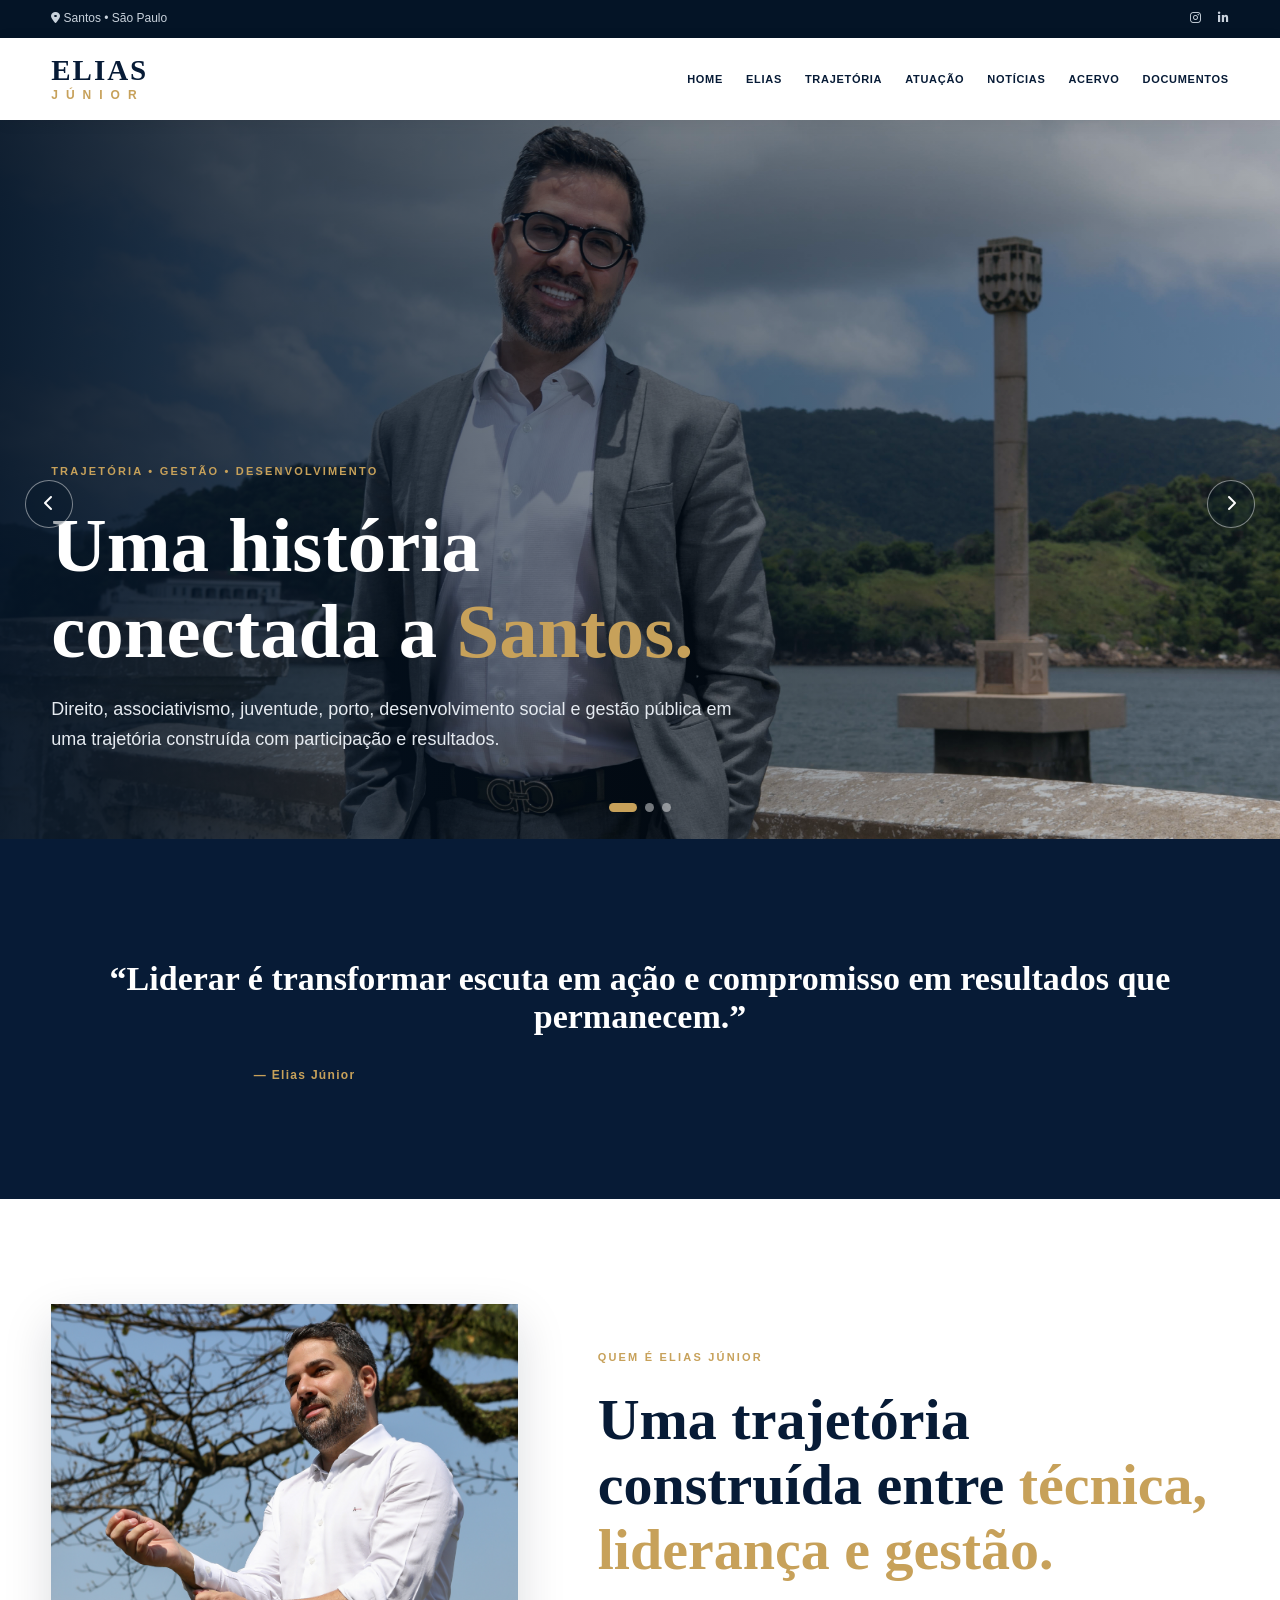
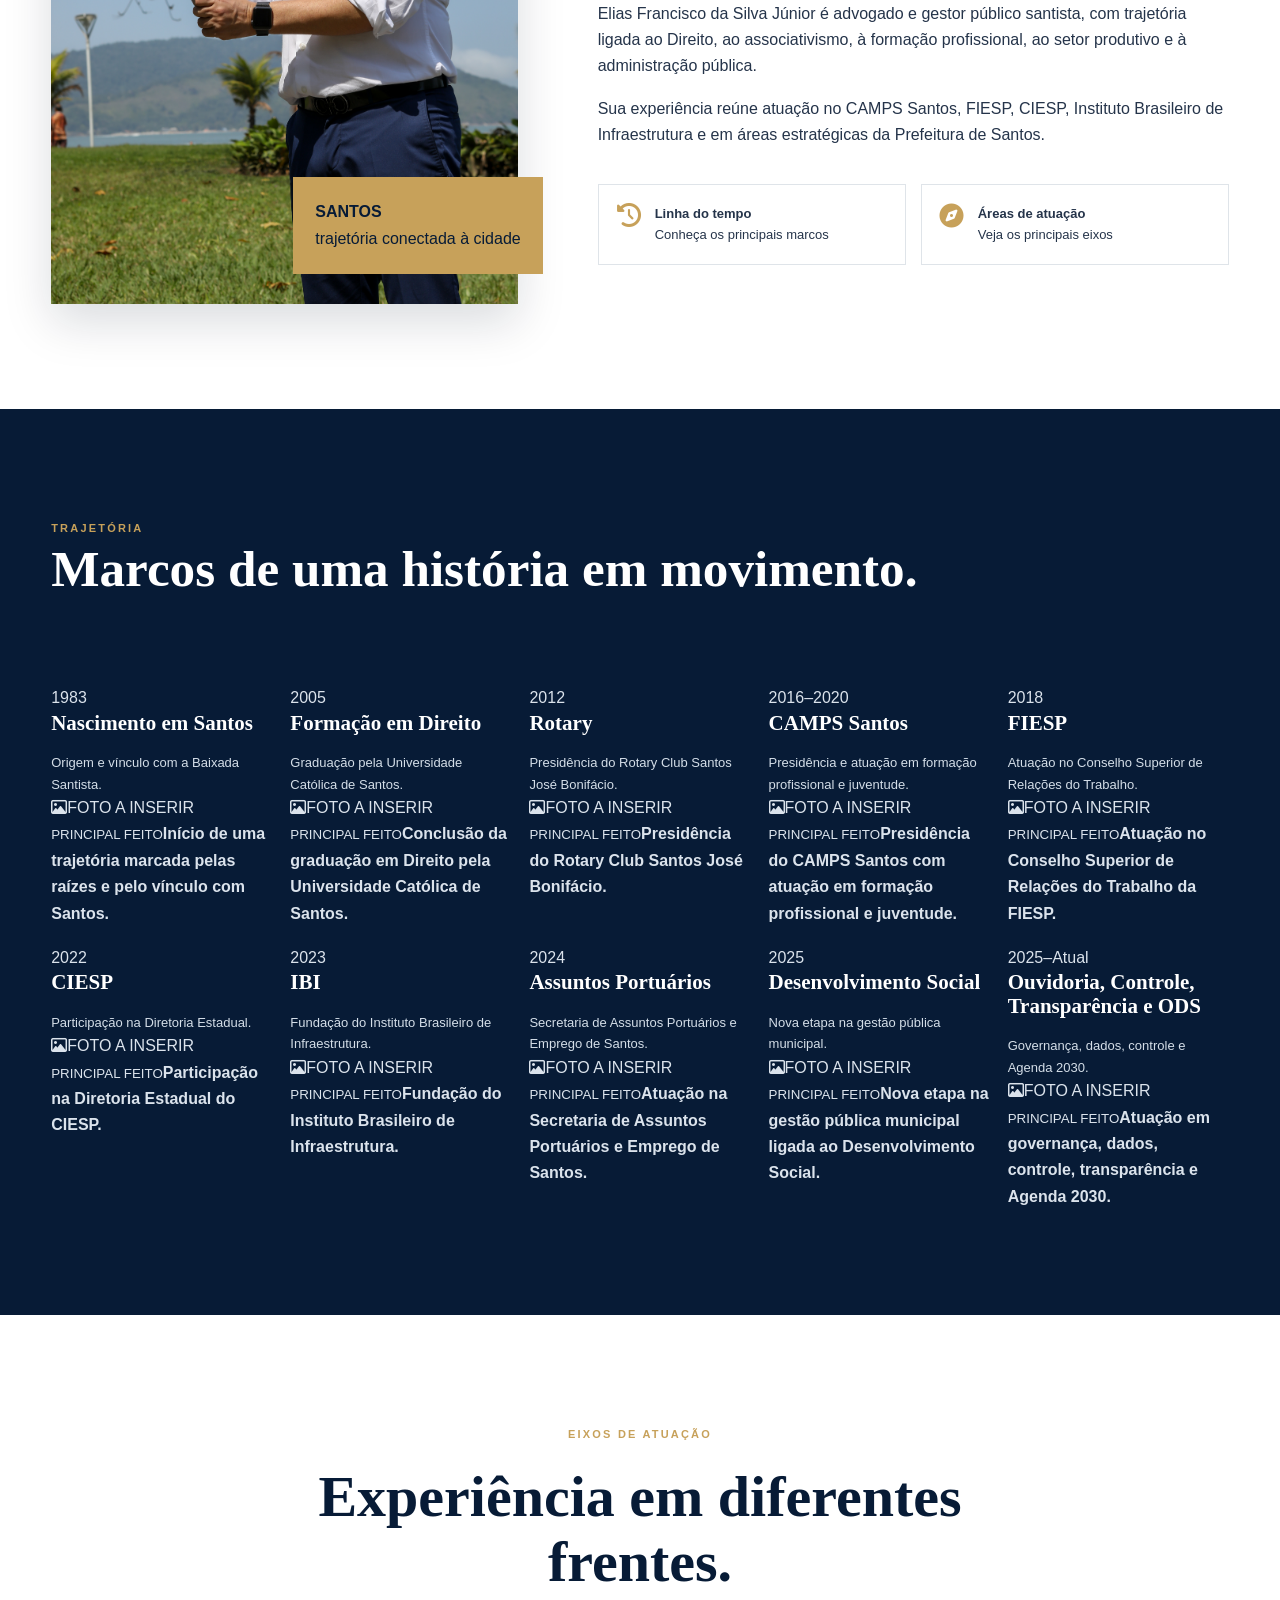
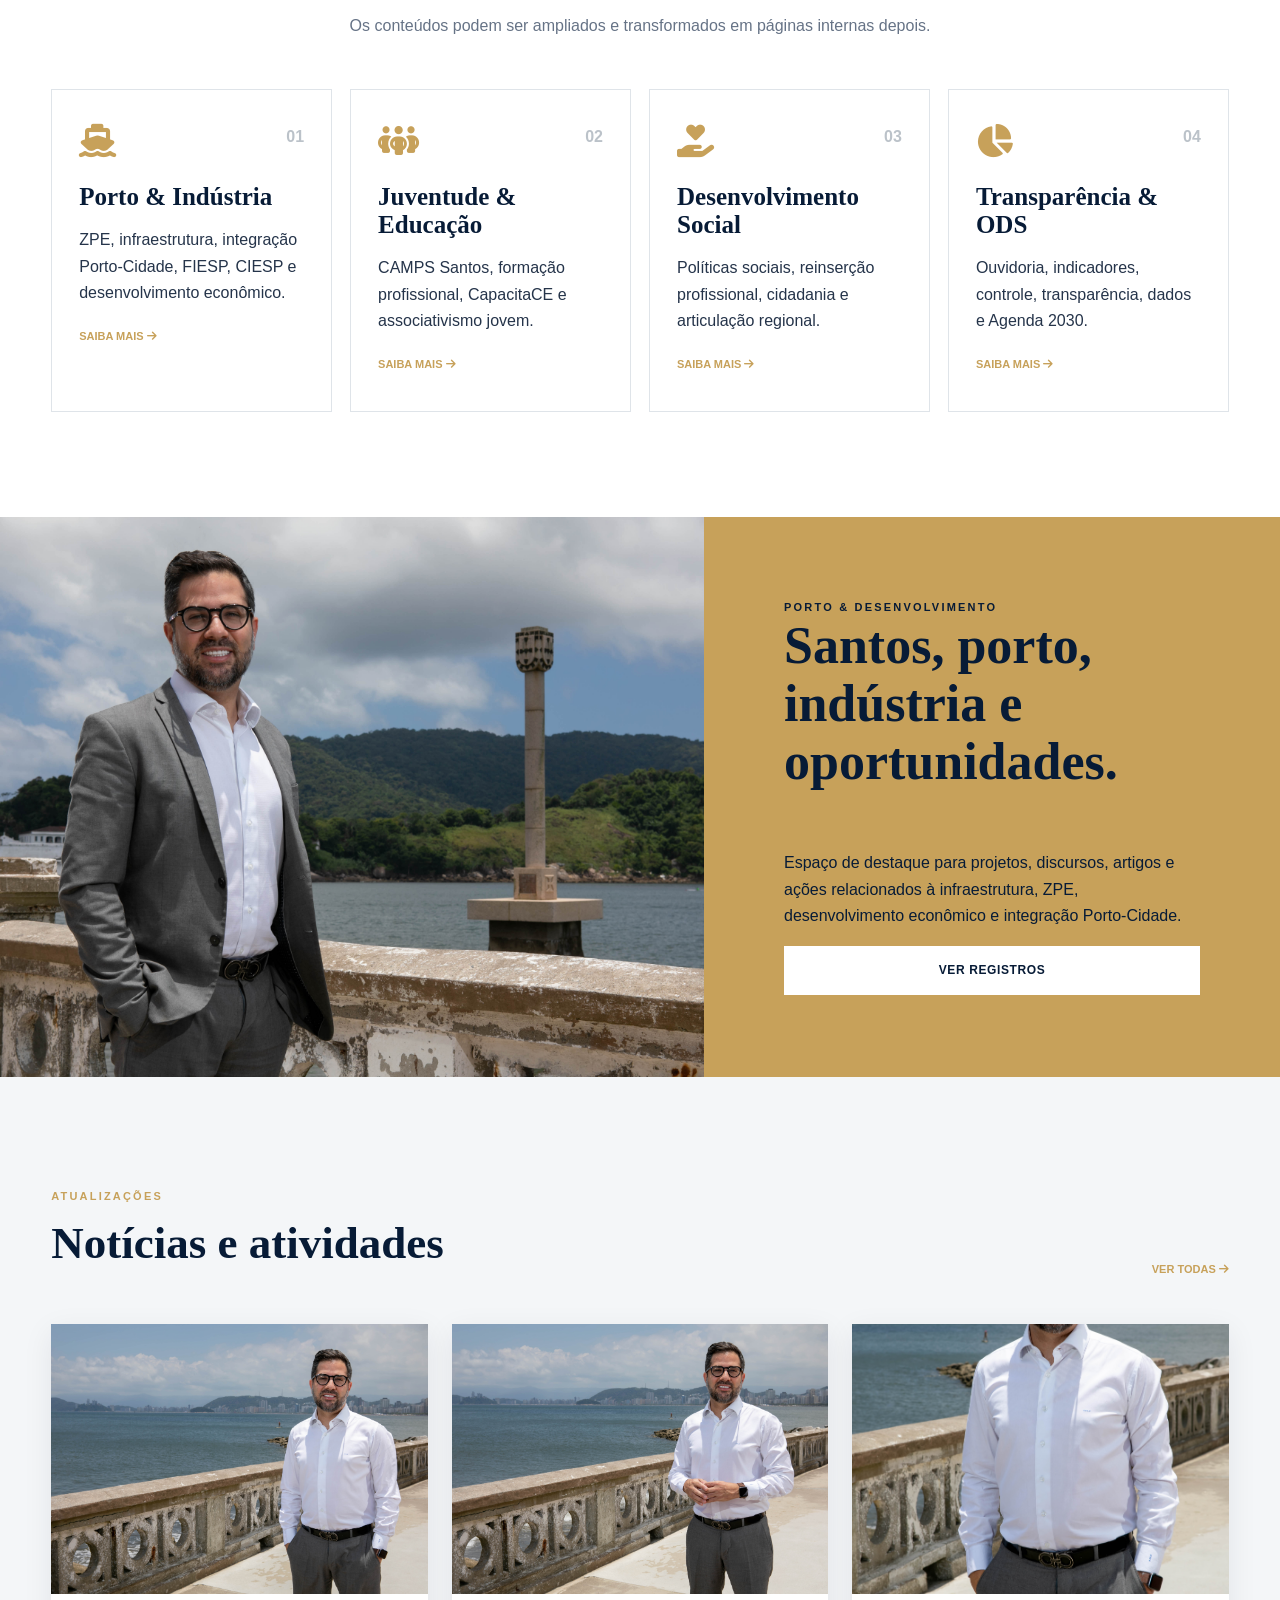
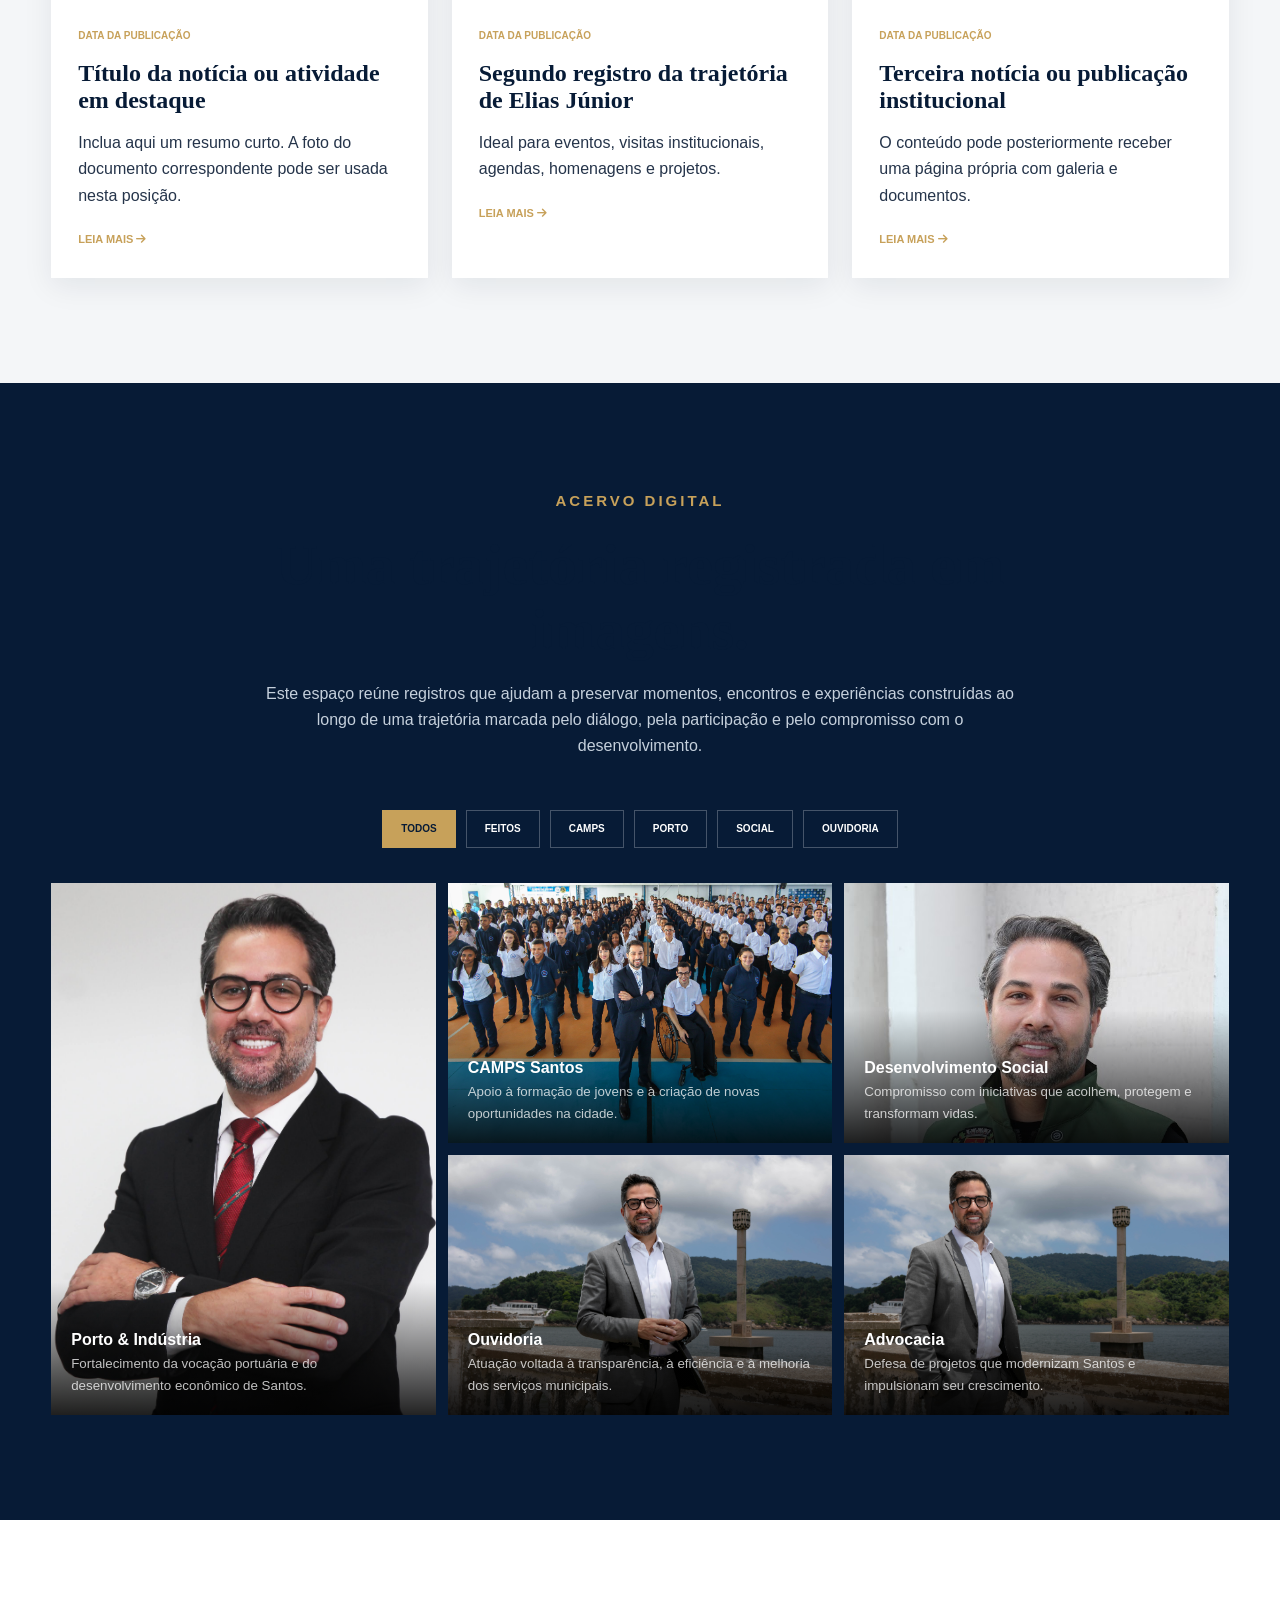
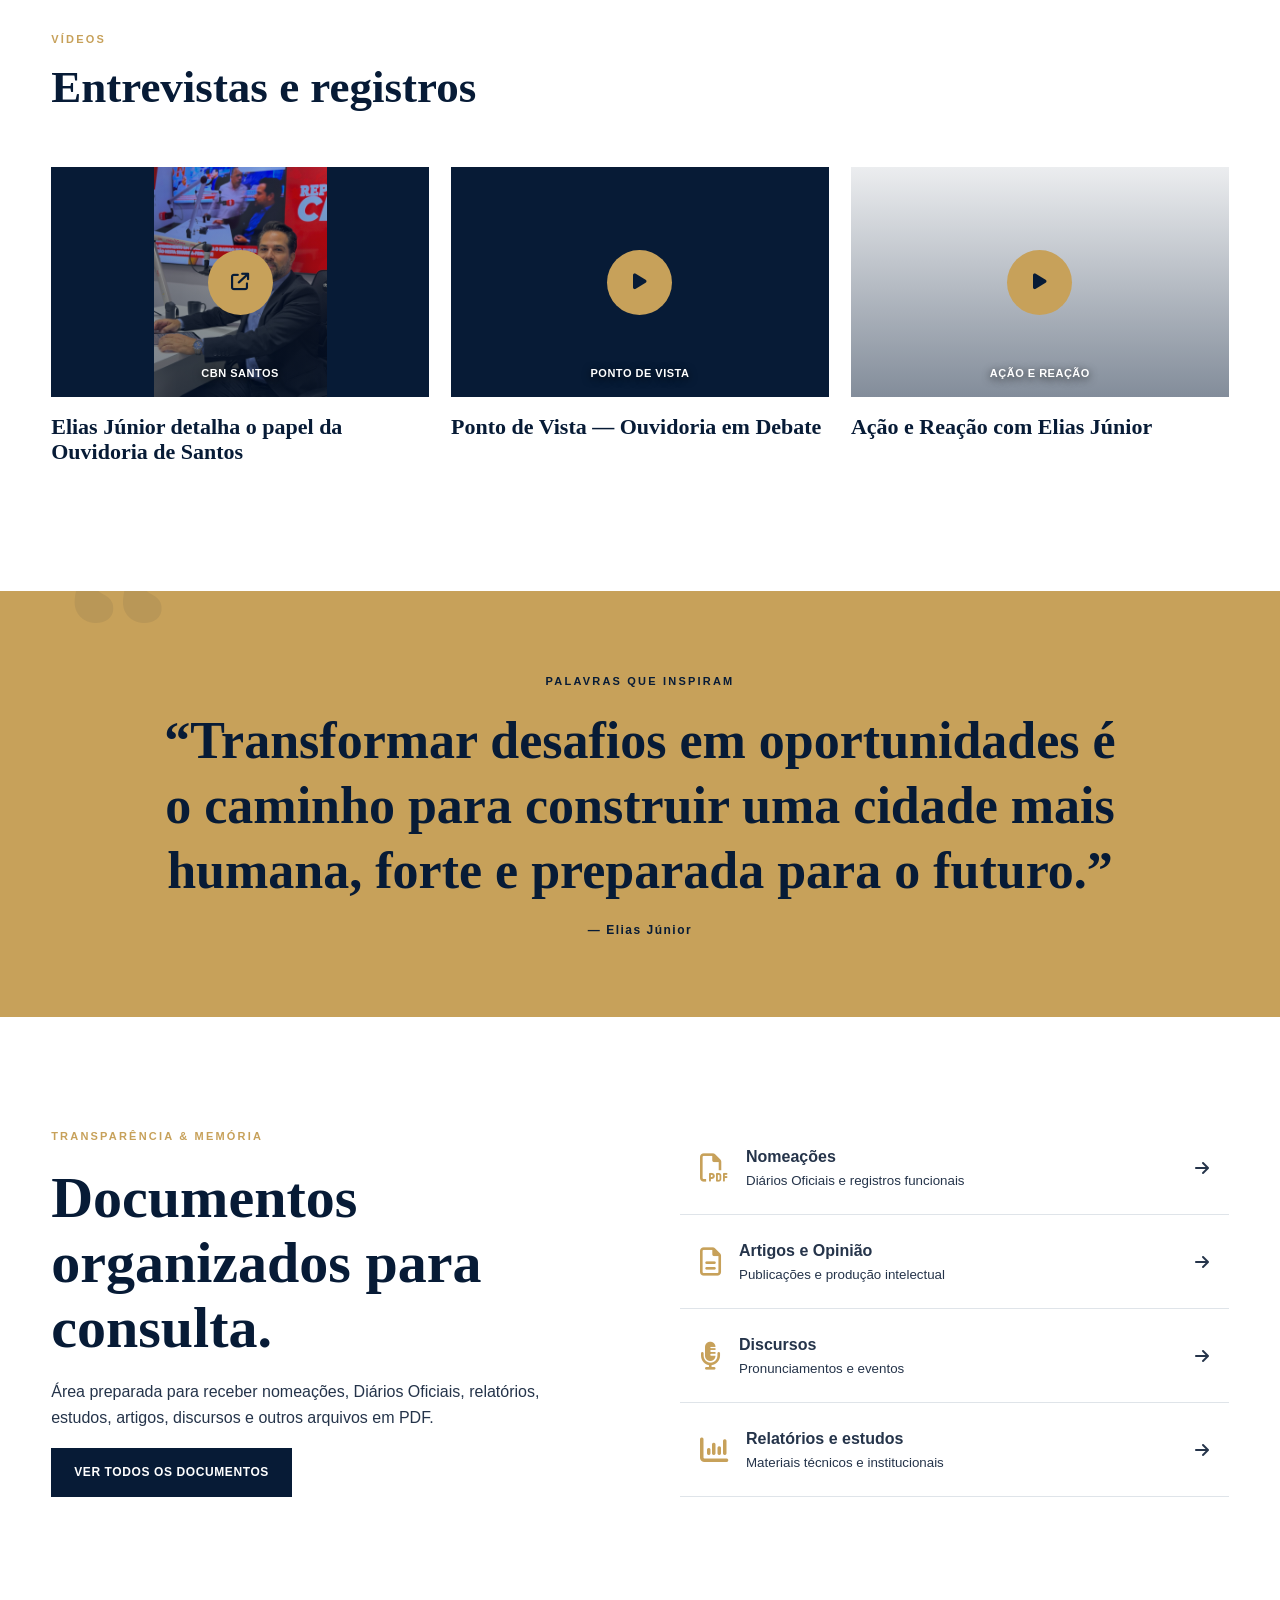
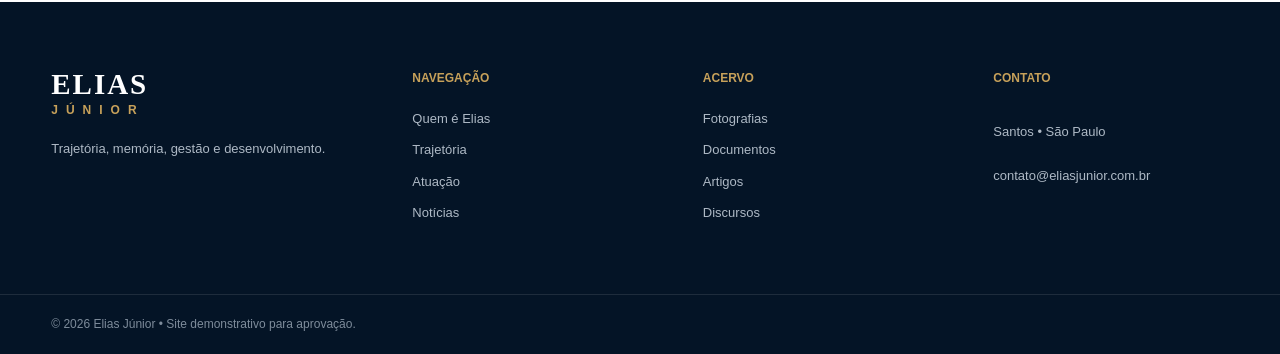
==== index.html @ 04564a85 "Restaura marcos originais e adiciona pop-ups vazios" ====
<!DOCTYPE html>
<html lang="pt-BR">
<head>
  <meta charset="UTF-8">
  <meta name="viewport" content="width=device-width, initial-scale=1.0">
  <meta name="site-version" content="2026-08-21-popup-trajetoria">
  <meta name="description" content="Acervo institucional de Elias Júnior: trajetória, atuação, notícias, documentos e registros em imagens.">
  <title>Elias Júnior | Trajetória e Acervo</title>
  <link rel="preconnect" href="https://fonts.googleapis.com">
  <link rel="preconnect" href="https://fonts.gstatic.com" crossorigin>
  <link href="https://fonts.googleapis.com/css2?family=Montserrat:wght@400;500;600;700;800&family=Roboto+Slab:wght@500;600;700&display=swap" rel="stylesheet">
  <link rel="stylesheet" href="https://cdnjs.cloudflare.com/ajax/libs/font-awesome/6.6.0/css/all.min.css">
  <link rel="stylesheet" href="style.css?v=20260821-popup-trajetoria">
</head>
<body>
  <header class="topbar">
    <div class="container topbar-inner">
      <span><i class="fa-solid fa-location-dot"></i> Santos • São Paulo</span>
      <div class="topbar-social">
        <a href="https://www.instagram.com/soueliasjunior?igsh=bm9hNml6cGlpMXU1" aria-label="Instagram"><i class="fa-brands fa-instagram"></i></a>
        <a href="https://linkedin.com/in/elias-júnior-178a2b65" aria-label="LinkedIn"><i class="fa-brands fa-linkedin-in"></i></a>
      </div>
    </div>
  </header>

  <header class="site-header" id="siteHeader">
    <div class="container header-inner">
      <a href="#inicio" class="brand" aria-label="Elias Júnior">
        <span class="brand-main">ELIAS</span><span class="brand-sub">JÚNIOR</span>
      </a>
      <nav class="desktop-nav" aria-label="Navegação principal">
        <a href="#inicio">HOME</a><a href="#sobre">ELIAS</a><a href="#trajetoria">TRAJETÓRIA</a>
        <a href="#atuacao">ATUAÇÃO</a><a href="noticias.html">NOTÍCIAS</a><a href="acervo.html">ACERVO</a>
        <a href="documentos.html">DOCUMENTOS</a>
      </nav>
      <button class="menu-toggle" id="menuToggle" aria-label="Abrir menu" aria-expanded="false"><span></span><span></span><span></span></button>
    </div>
    <nav class="mobile-nav" id="mobileNav">
      <a href="#inicio">Home</a><a href="#sobre">Elias</a><a href="#trajetoria">Trajetória</a><a href="#atuacao">Atuação</a><a href="noticias.html">Notícias</a><a href="acervo.html">Acervo</a><a href="documentos.html">Documentos</a>
    </nav>
  </header>

  <main>
    <section class="hero" id="inicio">
      <div class="hero-slider" id="heroSlider">
        <article class="hero-slide active" style="--bg:url('assets/hero-atual-1.jpg')">
          <div class="hero-fallback"></div><div class="hero-overlay"></div>
          <div class="container hero-content">
            <span class="eyebrow">TRAJETÓRIA • GESTÃO • DESENVOLVIMENTO</span>
            <h1>Uma história conectada a <strong>Santos.</strong></h1>
            <p>Direito, associativismo, juventude, porto, desenvolvimento social e gestão pública em uma trajetória construída com participação e resultados.</p>
          </div>
        </article>
        <article class="hero-slide" style="--bg:url('assets/hero-atual-2.jpg')">
          <div class="hero-fallback alternate"></div><div class="hero-overlay"></div>
          <div class="container hero-content">
            <span class="eyebrow">PORTO & INDÚSTRIA</span><h1>Santos, infraestrutura e <strong>futuro.</strong></h1>
            <p>Atuação ligada ao desenvolvimento portuário, à indústria, à infraestrutura e à integração entre oportunidades econômicas e políticas públicas.</p>
          </div>
        </article>
        <article class="hero-slide" style="--bg:url('assets/hero-atual-3.jpg')">
          <div class="hero-fallback third"></div><div class="hero-overlay"></div>
          <div class="container hero-content">
            <span class="eyebrow">MEMÓRIA & TRANSPARÊNCIA</span><h1>Um acervo para preservar <strong>histórias.</strong></h1>
            <p>Fotos, vídeos, artigos, entrevistas e documentos reunidos em um ambiente digital organizado por temas e momentos da trajetória.</p>
          </div>
        </article>
      </div>
      <button class="slider-arrow prev" id="heroPrev"><i class="fa-solid fa-chevron-left"></i></button>
      <button class="slider-arrow next" id="heroNext"><i class="fa-solid fa-chevron-right"></i></button>
      <div class="slider-dots" id="heroDots"><button class="active"></button><button></button><button></button></div>
    </section>

    <section class="quick-access">
      <div class="container quick-grid">
        <div class="quick-card quick-quote"><h2>“Liderar é transformar escuta em ação e compromisso em resultados que permanecem.”</h2><p class="quick-quote-author">— Elias Júnior</p></div>
      </div>
    </section>

    <section class="section about" id="sobre">
      <div class="container about-grid">
        <div class="about-media"><div class="photo-slot portrait has-image" data-label="FOTO DO ELIAS" style="background-image:url('assets/elias-sobre.jpg')"></div><div class="about-badge"><strong>SANTOS</strong><span>trajetória conectada à cidade</span></div></div>
        <div class="about-copy"><span class="section-kicker">QUEM É ELIAS JÚNIOR</span><h2>Uma trajetória construída entre <em>técnica, liderança e gestão.</em></h2><p>Elias Francisco da Silva Júnior é advogado e gestor público santista, com trajetória ligada ao Direito, ao associativismo, à formação profissional, ao setor produtivo e à administração pública.</p><p>Sua experiência reúne atuação no CAMPS Santos, FIESP, CIESP, Instituto Brasileiro de Infraestrutura e em áreas estratégicas da Prefeitura de Santos.</p><div class="about-links"><a href="#trajetoria"><i class="fa-solid fa-clock-rotate-left"></i><span><strong>Linha do tempo</strong>Conheça os principais marcos</span></a><a href="#atuacao"><i class="fa-solid fa-compass"></i><span><strong>Áreas de atuação</strong>Veja os principais eixos</span></a></div></div>
      </div>
    </section>

    <section class="section timeline-section" id="trajetoria"><div class="container"><div class="title-row"><div><span class="section-kicker light">TRAJETÓRIA</span><h2 class="light-title">Marcos de uma história em movimento.</h2></div></div><div class="timeline-horizontal">
      <article class="timeline-item" tabindex="0"><div class="timeline-summary"><span class="timeline-date">1983</span><h3>Nascimento em Santos</h3><p>Origem e vínculo com a Baixada Santista.</p></div><div class="timeline-popup"><div class="timeline-popup-photo"><i class="fa-regular fa-image"></i><span>FOTO A INSERIR</span></div><div class="timeline-popup-content"><small>PRINCIPAL FEITO</small><strong>Início de uma trajetória marcada pelas raízes e pelo vínculo com Santos.</strong></div></div></article>
      <article class="timeline-item" tabindex="0"><div class="timeline-summary"><span class="timeline-date">2005</span><h3>Formação em Direito</h3><p>Graduação pela Universidade Católica de Santos.</p></div><div class="timeline-popup"><div class="timeline-popup-photo"><i class="fa-regular fa-image"></i><span>FOTO A INSERIR</span></div><div class="timeline-popup-content"><small>PRINCIPAL FEITO</small><strong>Conclusão da graduação em Direito pela Universidade Católica de Santos.</strong></div></div></article>
      <article class="timeline-item" tabindex="0"><div class="timeline-summary"><span class="timeline-date">2012</span><h3>Rotary</h3><p>Presidência do Rotary Club Santos José Bonifácio.</p></div><div class="timeline-popup"><div class="timeline-popup-photo"><i class="fa-regular fa-image"></i><span>FOTO A INSERIR</span></div><div class="timeline-popup-content"><small>PRINCIPAL FEITO</small><strong>Presidência do Rotary Club Santos José Bonifácio.</strong></div></div></article>
      <article class="timeline-item" tabindex="0"><div class="timeline-summary"><span class="timeline-date">2016–2020</span><h3>CAMPS Santos</h3><p>Presidência e atuação em formação profissional e juventude.</p></div><div class="timeline-popup"><div class="timeline-popup-photo"><i class="fa-regular fa-image"></i><span>FOTO A INSERIR</span></div><div class="timeline-popup-content"><small>PRINCIPAL FEITO</small><strong>Presidência do CAMPS Santos com atuação em formação profissional e juventude.</strong></div></div></article>
      <article class="timeline-item" tabindex="0"><div class="timeline-summary"><span class="timeline-date">2018</span><h3>FIESP</h3><p>Atuação no Conselho Superior de Relações do Trabalho.</p></div><div class="timeline-popup"><div class="timeline-popup-photo"><i class="fa-regular fa-image"></i><span>FOTO A INSERIR</span></div><div class="timeline-popup-content"><small>PRINCIPAL FEITO</small><strong>Atuação no Conselho Superior de Relações do Trabalho da FIESP.</strong></div></div></article>
      <article class="timeline-item" tabindex="0"><div class="timeline-summary"><span class="timeline-date">2022</span><h3>CIESP</h3><p>Participação na Diretoria Estadual.</p></div><div class="timeline-popup"><div class="timeline-popup-photo"><i class="fa-regular fa-image"></i><span>FOTO A INSERIR</span></div><div class="timeline-popup-content"><small>PRINCIPAL FEITO</small><strong>Participação na Diretoria Estadual do CIESP.</strong></div></div></article>
      <article class="timeline-item" tabindex="0"><div class="timeline-summary"><span class="timeline-date">2023</span><h3>IBI</h3><p>Fundação do Instituto Brasileiro de Infraestrutura.</p></div><div class="timeline-popup"><div class="timeline-popup-photo"><i class="fa-regular fa-image"></i><span>FOTO A INSERIR</span></div><div class="timeline-popup-content"><small>PRINCIPAL FEITO</small><strong>Fundação do Instituto Brasileiro de Infraestrutura.</strong></div></div></article>
      <article class="timeline-item" tabindex="0"><div class="timeline-summary"><span class="timeline-date">2024</span><h3>Assuntos Portuários</h3><p>Secretaria de Assuntos Portuários e Emprego de Santos.</p></div><div class="timeline-popup"><div class="timeline-popup-photo"><i class="fa-regular fa-image"></i><span>FOTO A INSERIR</span></div><div class="timeline-popup-content"><small>PRINCIPAL FEITO</small><strong>Atuação na Secretaria de Assuntos Portuários e Emprego de Santos.</strong></div></div></article>
      <article class="timeline-item" tabindex="0"><div class="timeline-summary"><span class="timeline-date">2025</span><h3>Desenvolvimento Social</h3><p>Nova etapa na gestão pública municipal.</p></div><div class="timeline-popup"><div class="timeline-popup-photo"><i class="fa-regular fa-image"></i><span>FOTO A INSERIR</span></div><div class="timeline-popup-content"><small>PRINCIPAL FEITO</small><strong>Nova etapa na gestão pública municipal ligada ao Desenvolvimento Social.</strong></div></div></article>
      <article class="timeline-item" tabindex="0"><div class="timeline-summary"><span class="timeline-date">2025–Atual</span><h3>Ouvidoria, Controle, Transparência e ODS</h3><p>Governança, dados, controle e Agenda 2030.</p></div><div class="timeline-popup"><div class="timeline-popup-photo"><i class="fa-regular fa-image"></i><span>FOTO A INSERIR</span></div><div class="timeline-popup-content"><small>PRINCIPAL FEITO</small><strong>Atuação em governança, dados, controle, transparência e Agenda 2030.</strong></div></div></article>
    </div></div></section>

    <section class="section areas" id="atuacao"><div class="container"><div class="section-heading centered"><span class="section-kicker">EIXOS DE ATUAÇÃO</span><h2>Experiência em diferentes frentes.</h2><p>Os conteúdos podem ser ampliados e transformados em páginas internas depois.</p></div><div class="area-grid">
      <article class="area-card"><i class="fa-solid fa-ship"></i><span>01</span><h3>Porto & Indústria</h3><p>ZPE, infraestrutura, integração Porto-Cidade, FIESP, CIESP e desenvolvimento econômico.</p><a href="#destaque">SAIBA MAIS <i class="fa-solid fa-arrow-right"></i></a></article>
      <article class="area-card"><i class="fa-solid fa-people-group"></i><span>02</span><h3>Juventude & Educação</h3><p>CAMPS Santos, formação profissional, CapacitaCE e associativismo jovem.</p><a href="#acervo">SAIBA MAIS <i class="fa-solid fa-arrow-right"></i></a></article>
      <article class="area-card"><i class="fa-solid fa-hand-holding-heart"></i><span>03</span><h3>Desenvolvimento Social</h3><p>Políticas sociais, reinserção profissional, cidadania e articulação regional.</p><a href="#noticias">SAIBA MAIS <i class="fa-solid fa-arrow-right"></i></a></article>
      <article class="area-card"><i class="fa-solid fa-chart-pie"></i><span>04</span><h3>Transparência & ODS</h3><p>Ouvidoria, indicadores, controle, transparência, dados e Agenda 2030.</p><a href="#transparencia">SAIBA MAIS <i class="fa-solid fa-arrow-right"></i></a></article>
    </div></div></section>

    <section class="feature-banner" id="destaque"><div class="feature-photo"><div class="photo-slot wide dark-slot has-image" data-label="FOTO PORTO / EVENTO" style="background-image:url('assets/destaque-porto.jpg')"></div></div><div class="feature-copy"><span class="section-kicker light">PORTO & DESENVOLVIMENTO</span><h2>Santos, porto, indústria e oportunidades.</h2><p>Espaço de destaque para projetos, discursos, artigos e ações relacionados à infraestrutura, ZPE, desenvolvimento econômico e integração Porto-Cidade.</p><a href="#acervo" class="btn btn-light">VER REGISTROS</a></div></section>

    <section class="section news" id="noticias"><div class="container"><div class="title-row dark-row"><div><span class="section-kicker">ATUALIZAÇÕES</span><h2>Notícias e atividades</h2></div><a href="noticias.html" class="section-link">VER TODAS <i class="fa-solid fa-arrow-right"></i></a></div><div class="news-grid">
      <article class="news-card"><div class="photo-slot news-photo has-image" style="background-image:url('assets/noticia-1.jpg')"></div><div class="news-body"><span class="news-date">DATA DA PUBLICAÇÃO</span><h3>Título da notícia ou atividade em destaque</h3><p>Inclua aqui um resumo curto. A foto do documento correspondente pode ser usada nesta posição.</p><a href="#">LEIA MAIS <i class="fa-solid fa-arrow-right"></i></a></div></article>
      <article class="news-card"><div class="photo-slot news-photo has-image" style="background-image:url('assets/noticia-2.jpg')"></div><div class="news-body"><span class="news-date">DATA DA PUBLICAÇÃO</span><h3>Segundo registro da trajetória de Elias Júnior</h3><p>Ideal para eventos, visitas institucionais, agendas, homenagens e projetos.</p><a href="#">LEIA MAIS <i class="fa-solid fa-arrow-right"></i></a></div></article>
      <article class="news-card"><div class="photo-slot news-photo has-image" style="background-image:url('assets/noticia-3.jpg')"></div><div class="news-body"><span class="news-date">DATA DA PUBLICAÇÃO</span><h3>Terceira notícia ou publicação institucional</h3><p>O conteúdo pode posteriormente receber uma página própria com galeria e documentos.</p><a href="#">LEIA MAIS <i class="fa-solid fa-arrow-right"></i></a></div></article>
    </div></div></section>

    <section class="section archive" id="acervo"><div class="container"><div class="section-heading centered"><span class="section-kicker light">ACERVO DIGITAL</span><h2 class="light-title">Uma trajetória registrada em imagens.</h2><p class="light-text">Este espaço reúne registros que ajudam a preservar momentos, encontros e experiências construídas ao longo de uma trajetória marcada pelo diálogo, pela participação e pelo compromisso com o desenvolvimento.</p></div><div class="archive-filters" id="archiveFilters"><button class="active" data-filter="all">TODOS</button><button data-filter="feitos">FEITOS</button><button data-filter="camps">CAMPS</button><button data-filter="porto">PORTO</button><button data-filter="social">SOCIAL</button><button data-filter="ouvidoria">OUVIDORIA</button></div><div class="archive-grid">
      <button class="archive-item large" data-category="porto" data-image="fotoporto.JPG"><div class="photo-slot archive-photo has-image" style="background-image:url('fotoporto.JPG')"></div><div class="archive-caption"><strong>Porto & Indústria</strong><small>Fortalecimento da vocação portuária e do desenvolvimento econômico de Santos.</small></div></button>
      <button class="archive-item" data-category="camps" data-image="fotocamps.jpeg"><div class="photo-slot archive-photo has-image" style="background-image:url('fotocamps.jpeg')"></div><div class="archive-caption"><strong>CAMPS Santos</strong><small>Apoio à formação de jovens e à criação de novas oportunidades na cidade.</small></div></button>
      <button class="archive-item" data-category="social" data-image="fotosocial.jpeg"><div class="photo-slot archive-photo has-image" style="background-image:url('fotosocial.jpeg'); background-position:center 15%;"></div><div class="archive-caption"><strong>Desenvolvimento Social</strong><small>Compromisso com iniciativas que acolhem, protegem e transformam vidas.</small></div></button>
      <button class="archive-item" data-category="ouvidoria" data-image="assets/hero-atual-2.jpg"><div class="photo-slot archive-photo has-image" style="background-image:url('assets/hero-atual-3.jpg')"></div><div class="archive-caption"><strong>Ouvidoria</strong><small>Atuação voltada à transparência, à eficiência e à melhoria dos serviços municipais.</small></div></button>
      <button class="archive-item" data-category="porto" data-image="assets/elias-sobre.jpg"><div class="photo-slot archive-photo has-image" style="background-image:url('assets/destaque-porto.jpg')"></div><div class="archive-caption"><strong>Advocacia</strong><small>Defesa de projetos que modernizam Santos e impulsionam seu crescimento.</small></div></button>
    </div></div></section>

    <section class="section videos"><div class="container"><div class="title-row dark-row"><div><span class="section-kicker">VÍDEOS</span><h2>Entrevistas e registros</h2></div></div><div class="video-grid">
      <article class="video-card"><a class="video-thumb photo-slot" href="https://www.cbnsantos.com.br/noticias/noticias/elias-junior-detalha-papel-da-ouvidoria-de-santos-transformar-o-sentimento-publico-em-dados-concretos.html" target="_blank" rel="noopener noreferrer" aria-label="Ler entrevista de Elias Júnior na CBN Santos" style="background-image:linear-gradient(rgba(7,27,54,.18),rgba(7,27,54,.55)),url('fotoesquerd.HEIC');background-size:cover,contain;background-position:center,center;background-repeat:no-repeat,no-repeat;background-color:#071b36"><span class="video-play"><i class="fa-solid fa-arrow-up-right-from-square"></i></span><span class="video-label">CBN SANTOS</span></a><h3><a href="https://www.cbnsantos.com.br/noticias/noticias/elias-junior-detalha-papel-da-ouvidoria-de-santos-transformar-o-sentimento-publico-em-dados-concretos.html" target="_blank" rel="noopener noreferrer">Elias Júnior detalha o papel da Ouvidoria de Santos</a></h3></article>
      <article class="video-card"><a class="video-thumb photo-slot" href="https://www.youtube.com/watch?v=x-YfzbjFcAQ&amp;t=1324s" target="_blank" rel="noopener noreferrer" aria-label="Assistir Ponto de Vista — Ouvidoria em Debate" style="background-image:linear-gradient(rgba(7,27,54,.08),rgba(7,27,54,.5)),url('fotomeio.HEIC');background-size:cover,contain;background-position:center,center;background-repeat:no-repeat,no-repeat;background-color:#071b36"><span class="video-play"><i class="fa-solid fa-play"></i></span><span class="video-label">PONTO DE VISTA</span></a><h3><a href="https://www.youtube.com/watch?v=x-YfzbjFcAQ&amp;t=1324s" target="_blank" rel="noopener noreferrer">Ponto de Vista — Ouvidoria em Debate</a></h3></article>
      <article class="video-card"><a class="video-thumb photo-slot" href="https://www.youtube.com/watch?v=xu8EeEGJB-o&amp;t=1226s" target="_blank" rel="noopener noreferrer" aria-label="Assistir Ação e Reação com Elias Júnior" style="background-image:linear-gradient(rgba(7,27,54,.08),rgba(7,27,54,.5)),url('https://img.youtube.com/vi/xu8EeEGJB-o/hqdefault.jpg')"><span class="video-play"><i class="fa-solid fa-play"></i></span><span class="video-label">AÇÃO E REAÇÃO</span></a><h3><a href="https://www.youtube.com/watch?v=xu8EeEGJB-o&amp;t=1226s" target="_blank" rel="noopener noreferrer">Ação e Reação com Elias Júnior</a></h3></article>
    </div></div></section>

    <section class="motivational-quote" aria-label="Frase de Elias Júnior">
      <div class="container quote-content">
        <span class="quote-kicker">PALAVRAS QUE INSPIRAM</span>
        <blockquote>
          <p>“Transformar desafios em oportunidades é o caminho para construir uma cidade mais humana, forte e preparada para o futuro.”</p>
          <footer>— Elias Júnior</footer>
        </blockquote>
      </div>
    </section>

    <section class="section documents" id="transparencia"><div class="container documents-grid"><div><span class="section-kicker">TRANSPARÊNCIA & MEMÓRIA</span><h2>Documentos organizados para consulta.</h2><p>Área preparada para receber nomeações, Diários Oficiais, relatórios, estudos, artigos, discursos e outros arquivos em PDF.</p><a href="documentos.html" class="btn btn-dark">VER TODOS OS DOCUMENTOS</a></div><div class="document-list">
      <a href="documentos.html?categoria=nomeacoes"><i class="fa-regular fa-file-pdf"></i><span><strong>Nomeações</strong><small>Diários Oficiais e registros funcionais</small></span><i class="fa-solid fa-arrow-right"></i></a><a href="documentos.html?categoria=artigos"><i class="fa-regular fa-file-lines"></i><span><strong>Artigos e Opinião</strong><small>Publicações e produção intelectual</small></span><i class="fa-solid fa-arrow-right"></i></a><a href="documentos.html?categoria=discursos"><i class="fa-solid fa-microphone-lines"></i><span><strong>Discursos</strong><small>Pronunciamentos e eventos</small></span><i class="fa-solid fa-arrow-right"></i></a><a href="documentos.html?categoria=relatorios"><i class="fa-solid fa-chart-column"></i><span><strong>Relatórios e estudos</strong><small>Materiais técnicos e institucionais</small></span><i class="fa-solid fa-arrow-right"></i></a>
    </div></div></section>

  </main>

  <footer class="footer"><div class="container footer-grid"><div><a href="#inicio" class="brand footer-brand"><span class="brand-main">ELIAS</span><span class="brand-sub">JÚNIOR</span></a><p>Trajetória, memória, gestão e desenvolvimento.</p></div><div><h3>NAVEGAÇÃO</h3><a href="#sobre">Quem é Elias</a><a href="#trajetoria">Trajetória</a><a href="#atuacao">Atuação</a><a href="noticias.html">Notícias</a></div><div><h3>ACERVO</h3><a href="acervo.html">Fotografias</a><a href="documentos.html">Documentos</a><a href="documentos.html?categoria=artigos">Artigos</a><a href="documentos.html?categoria=discursos">Discursos</a></div><div><h3>CONTATO</h3><p>Santos • São Paulo</p><a href="mailto:contato@eliasjunior.com.br">contato@eliasjunior.com.br</a></div></div><div class="footer-bottom"><div class="container">© 2026 Elias Júnior • Site demonstrativo para aprovação.</div></div></footer>
  <button class="back-top" id="backTop"><i class="fa-solid fa-arrow-up"></i></button>
  <div class="lightbox" id="lightbox" aria-hidden="true"><button class="lightbox-close" id="lightboxClose"><i class="fa-solid fa-xmark"></i></button><div class="lightbox-content"><div class="lightbox-image" id="lightboxImage">A FOTO APARECERÁ AQUI QUANDO O ARQUIVO FOR INSERIDO.</div></div></div>
  <script src="script.js?v=20260821-pagina-documentos"></script>
</body>
</html>
---- style.css ----
:root{--navy:#071b36;--blue:#123b64;--gold:#c7a15a;--cream:#f5f1e9;--text:#25344a;--white:#fff;--line:#dfe4e9;--shadow:0 18px 45px rgba(5,20,40,.15)}*{box-sizing:border-box}html{scroll-behavior:smooth}body{margin:0;font-family:Arial,Helvetica,sans-serif;color:var(--text);background:#fff;line-height:1.65}a{text-decoration:none;color:inherit}button{font:inherit}.container{width:min(1180px,92%);margin:auto}.topbar{background:#041426;color:#c9d2dc;font-size:12px}.topbar-inner{height:38px;display:flex;align-items:center;justify-content:space-between}.topbar-social{display:flex;gap:17px}.site-header{position:sticky;top:0;z-index:1000;background:rgba(255,255,255,.97);box-shadow:0 2px 15px rgba(0,0,0,.07)}.header-inner{height:82px;display:flex;align-items:center;justify-content:space-between}.brand{display:flex;flex-direction:column;line-height:.85}.brand-main{font-family:Georgia,serif;font-size:29px;font-weight:800;color:var(--navy);letter-spacing:2px}.brand-sub{font-size:12px;font-weight:800;color:var(--gold);letter-spacing:8px;margin-top:8px}.desktop-nav{display:flex;gap:23px}.desktop-nav a{font-size:11px;font-weight:800;letter-spacing:.7px;color:var(--navy)}.desktop-nav a:hover{color:var(--gold)}.menu-toggle{display:none;background:none;border:0;width:42px}.menu-toggle span{display:block;height:2px;background:var(--navy);margin:7px}.mobile-nav{display:none;padding:10px 4%;background:#fff}.mobile-nav.open{display:grid}.mobile-nav a{padding:12px;border-bottom:1px solid var(--line);font-weight:700}.hero{height:min(720px,80vh);min-height:570px;position:relative;overflow:hidden;background:var(--navy)}.hero-slide{position:absolute;inset:0;display:grid;align-items:center;opacity:0;visibility:hidden;transition:opacity .7s;background-image:linear-gradient(90deg,rgba(4,20,38,.92),rgba(4,20,38,.48),rgba(4,20,38,.18)),var(--bg);background-size:cover;background-position:center 20%}.hero-slide.active{opacity:1;visibility:visible}.hero-content{position:relative;color:#fff;max-width:1180px}.hero-content>*{max-width:720px}.eyebrow,.section-kicker{font-size:11px;font-weight:800;letter-spacing:2.2px;color:var(--gold)}h1,h2,h3{font-family:Georgia,"Times New Roman",serif;line-height:1.12;margin-top:0}.hero h1{font-size:clamp(44px,6vw,78px);margin:20px 0}.hero h1 strong{color:var(--gold)}.hero p{font-size:18px;color:#e5eaf0}.btn{display:inline-flex;align-items:center;justify-content:center;padding:14px 22px;font-size:12px;font-weight:800;letter-spacing:.6px;border:1px solid transparent}.btn-primary{background:var(--gold);color:var(--navy)}.btn-outline{border-color:#fff;color:#fff}.btn-light{background:#fff;color:var(--navy)}.btn-dark{background:var(--navy);color:#fff}.slider-arrow{position:absolute;top:50%;z-index:5;border:1px solid rgba(255,255,255,.45);background:rgba(4,20,38,.35);color:#fff;width:48px;height:48px;border-radius:50%}.slider-arrow.prev{left:25px}.slider-arrow.next{right:25px}.slider-dots{position:absolute;bottom:28px;left:50%;transform:translateX(-50%);z-index:5;display:flex;gap:8px}.slider-dots button{width:9px;height:9px;border:0;border-radius:50%;background:rgba(255,255,255,.45);padding:0}.slider-dots button.active{background:var(--gold);width:28px;border-radius:8px}.quick-access{margin-top:-1px;background:var(--navy)}
.quick-access .container{width:100%;max-width:none}.quick-grid{display:grid;grid-template-columns:1fr}.quick-card{padding:42px 55px;position:relative;color:#fff}.quick-dark{background:var(--navy)}.quick-quote{background:var(--navy);text-align:center;padding:86px 7%;min-height:360px;display:flex;flex-direction:column;justify-content:center}.quick-quote h2{font-size:clamp(32px,3.6vw,52px);max-width:1120px;margin:0 auto}.quick-quote-author{margin:22px 0 0;font-size:12px;font-weight:800;letter-spacing:1.3px;color:var(--gold)}.quick-icon{font-size:32px}.quick-card span{font-size:10px;letter-spacing:2px;font-weight:800}.quick-card h2{font-size:34px;margin:8px 0}.quick-card p{max-width:430px}.quick-card>strong{font-size:11px}.section{padding:105px 0}.about-grid{display:grid;grid-template-columns:.85fr 1.15fr;gap:80px;align-items:center}.photo-slot{background:#c9d0d7 center/cover no-repeat}.portrait{min-height:600px;box-shadow:var(--shadow)}.about-media{position:relative}.about-badge{position:absolute;right:-25px;bottom:30px;background:var(--gold);padding:22px;color:var(--navy);display:grid}.about-copy h2,.section-heading h2,.documents h2{font-size:clamp(36px,5vw,58px);color:var(--navy);margin:18px 0}.about-copy h2 em{color:var(--gold);font-style:normal}.about-links{display:grid;grid-template-columns:1fr 1fr;gap:15px;margin-top:35px}.about-links a{border:1px solid var(--line);padding:18px;display:flex;gap:14px}.about-links i{color:var(--gold);font-size:24px}.about-links span{display:grid;font-size:13px}.timeline-section,.archive{background:var(--navy);color:#dbe3ec}.archive .section-kicker{font-size:15px;letter-spacing:3px}.title-row{display:flex;align-items:end;justify-content:space-between;gap:30px;margin-bottom:45px}.title-row>p{max-width:440px}.light-title{color:#fff;font-size:clamp(35px,4vw,52px)}.timeline-lead{color:#c7d2df;margin:0}.timeline-horizontal{display:grid;grid-template-columns:repeat(5,minmax(0,1fr));gap:18px;background:transparent}.timeline-card{background:#0b2748;border:1px solid rgba(255,255,255,.09);border-radius:18px;overflow:hidden;min-width:0;transition:transform .3s ease,box-shadow .3s ease,border-color .3s ease;outline:0}.timeline-card:hover,.timeline-card:focus-visible{transform:translateY(-10px) scale(1.018);box-shadow:0 22px 45px rgba(0,0,0,.3);border-color:rgba(199,161,90,.7);z-index:2}.timeline-photo{height:145px;position:relative;overflow:hidden;background:#16395d}.timeline-photo::before{content:"";position:absolute;inset:0;background-image:linear-gradient(180deg,rgba(4,20,38,.05),rgba(4,20,38,.58)),var(--timeline-image);background-size:cover;background-position:var(--timeline-position,center);transition:transform .45s ease}.timeline-card:hover .timeline-photo::before,.timeline-card:focus-visible .timeline-photo::before{transform:scale(1.09)}.timeline-year{position:absolute;left:16px;bottom:14px;z-index:1;background:var(--gold);color:var(--navy);border-radius:999px;padding:6px 11px;font-size:11px;font-weight:800;box-shadow:0 5px 15px rgba(0,0,0,.2)}.timeline-card-content{padding:22px 20px 24px}.timeline-horizontal h3{color:#fff;font-size:21px;margin:0 0 17px}.timeline-achievement{display:block;color:var(--gold);font-size:9px;font-weight:800;letter-spacing:1.25px;margin-bottom:7px}.timeline-horizontal p{font-size:13px;margin:0;color:#d4deE8}.section-heading{text-align:center;max-width:770px;margin:0 auto 50px}.section-heading p{color:#667386}.area-grid{display:grid;grid-template-columns:repeat(4,1fr);gap:18px}.area-card{border:1px solid var(--line);padding:34px 27px;position:relative;transition:.25s}.area-card:hover{transform:translateY(-7px);box-shadow:var(--shadow)}.area-card>i{font-size:33px;color:var(--gold)}.area-card>span{float:right;color:#bbc2c9;font-weight:800}.area-card h3{font-size:25px;color:var(--navy);margin:22px 0 12px}.area-card a{color:var(--gold);font-size:11px;font-weight:800}.feature-banner{display:grid;grid-template-columns:1.1fr .9fr;min-height:560px}.feature-photo,.wide{height:100%;min-height:560px}.feature-copy{background:var(--gold);padding:80px;display:flex;flex-direction:column;justify-content:center;color:var(--navy)}.feature-copy .section-kicker{color:var(--navy)}.feature-copy h2{font-size:52px}.news{background:#f4f6f8}.dark-row h2{font-size:45px;color:var(--navy);margin:10px 0}.section-link{font-size:11px;font-weight:800;color:var(--gold)}.news-grid{display:grid;grid-template-columns:repeat(3,1fr);gap:24px}.news-card{background:#fff;box-shadow:0 8px 28px rgba(8,25,45,.08)}.news-photo{height:270px}.news-body{padding:27px}.news-date{font-size:10px;color:var(--gold);font-weight:800}.news-body h3{color:var(--navy);font-size:24px;margin:13px 0}.news-body a{font-size:11px;font-weight:800;color:var(--gold)}.archive .section-heading p,.light-text{color:#c5d0dc}.archive-filters{display:flex;justify-content:center;gap:10px;flex-wrap:wrap;margin-bottom:35px}.archive-filters button{border:1px solid rgba(255,255,255,.25);background:transparent;color:#fff;padding:10px 18px;font-size:10px;font-weight:800}.archive-filters button.active{background:var(--gold);color:var(--navy);border-color:var(--gold)}.archive-grid{display:grid;grid-template-columns:repeat(3,1fr);grid-auto-rows:260px;gap:12px}.archive-item{border:0;padding:0;position:relative;overflow:hidden;cursor:pointer}.archive-item.large{grid-row:span 2}.archive-photo{height:100%;transition:.4s}.archive-item:hover .archive-photo{transform:scale(1.05)}.archive-caption{position:absolute;inset:auto 0 0;padding:45px 20px 18px;text-align:left;color:#fff;background:linear-gradient(transparent,rgba(0,0,0,.85));display:grid}.archive-caption small{opacity:.75}.archive-item.hidden{display:none}.video-grid{display:grid;grid-template-columns:repeat(3,1fr);gap:22px}.video-thumb{height:230px;display:grid;place-items:center;background:linear-gradient(135deg,#8e99a4,#d4d7da);position:relative}.video-thumb{color:#fff;overflow:hidden;transition:.25s}.video-thumb:hover{transform:translateY(-4px);box-shadow:var(--shadow)}.video-thumb .video-play{width:65px;height:65px;border-radius:50%;background:var(--gold);color:var(--navy);display:grid;place-items:center;position:static;font-size:18px;transition:.25s}.video-thumb:hover .video-play{transform:scale(1.08)}.video-thumb .video-label{position:absolute;bottom:15px;font-size:11px;font-weight:800;letter-spacing:.5px;color:#fff;text-shadow:0 2px 8px rgba(0,0,0,.8)}.video-card h3{font-size:22px;margin-top:18px;color:var(--navy)}.motivational-quote{background:var(--gold);padding:76px 0;color:var(--navy);text-align:center;position:relative;overflow:hidden}.motivational-quote::before{content:"“";position:absolute;top:-72px;left:5%;font:700 220px Georgia,serif;color:rgba(7,27,54,.07);line-height:1}.quote-content{position:relative;max-width:960px}.quote-kicker{font-size:11px;font-weight:800;letter-spacing:2.2px;color:var(--navy)}.quote-content blockquote{margin:14px 0 0}.quote-content p{margin:0;font:600 clamp(30px,4.2vw,52px)/1.25 Georgia,"Times New Roman",serif}.quote-content footer{margin-top:18px;font-size:12px;font-weight:800;letter-spacing:1.5px;color:var(--navy)}.documents-grid{display:grid;grid-template-columns:1fr 1fr;gap:80px}.document-list{display:grid}.document-list a{display:flex;align-items:center;gap:18px;border-bottom:1px solid var(--line);padding:20px}.document-list>a>i:first-child{font-size:28px;color:var(--gold)}.document-list span{display:grid;flex:1}.footer{background:#041426;color:#fff}.footer-grid{display:grid;grid-template-columns:1.3fr 1fr 1fr 1fr;gap:55px;padding:70px 0}.footer .brand-main{color:#fff}.footer-grid>div{display:flex;flex-direction:column;align-items:flex-start;gap:10px}.footer-grid h3{font-size:12px;color:var(--gold);font-family:Arial}.footer-grid a,.footer-grid p{color:#aeb9c5;font-size:13px}.footer-social{display:flex!important;flex-direction:row!important}.footer-bottom{border-top:1px solid rgba(255,255,255,.1);padding:20px 0;color:#7e8c9b;font-size:12px}.back-top{position:fixed;right:25px;bottom:25px;width:47px;height:47px;border:0;background:var(--gold);color:var(--navy);z-index:900;opacity:0;pointer-events:none;transition:.2s}.back-top.show{opacity:1;pointer-events:auto}.lightbox{position:fixed;inset:0;background:rgba(0,0,0,.92);z-index:2000;display:none;place-items:center;padding:5%}.lightbox.open{display:grid}.lightbox-close{position:absolute;right:25px;top:25px;border:0;background:none;color:#fff;font-size:32px}.lightbox-content{width:min(1100px,95%);height:min(760px,82vh)}.lightbox-image{width:100%;height:100%;background:center/contain no-repeat;color:transparent}.desktop-nav a.active{color:var(--gold)}.mobile-nav a.active{color:var(--gold)}.internal-hero{position:relative;background:linear-gradient(115deg,#041426,#0b3158);padding:110px 0 95px;color:#fff;border-bottom:5px solid var(--gold);overflow:hidden}.internal-hero::after{content:"";position:absolute;width:420px;height:420px;border:1px solid rgba(199,161,90,.18);border-radius:50%;right:-100px;top:-210px}.internal-hero .container{position:relative;z-index:1}.internal-hero h1{font-size:clamp(45px,6vw,76px);max-width:900px;margin:18px 0 22px}.internal-hero p{max-width:760px;color:#d6e0ea;font-size:18px}.internal-content{background:#f4f6f8}.internal-heading{display:grid;grid-template-columns:1fr .75fr;gap:60px;align-items:end;margin-bottom:35px}.internal-heading h2{font-size:clamp(38px,5vw,58px);color:var(--navy);margin:12px 0 0}.internal-heading>p{color:#667386;margin:0}.content-filters{display:flex;gap:9px;flex-wrap:wrap;margin-bottom:35px}.content-filters span{border:1px solid #cfd6dd;padding:10px 16px;font-size:10px;font-weight:800;color:#667386}.content-filters span.active{background:var(--navy);border-color:var(--navy);color:#fff}.internal-news-grid{row-gap:28px}.content-photo-placeholder{display:grid;place-items:center;background:linear-gradient(135deg,#102f52,#59718a);color:rgba(255,255,255,.75);font-size:52px}.archive-page{padding-top:85px}.archive-page-grid{grid-auto-rows:320px}@media(max-width:950px){.desktop-nav{display:none}.menu-toggle{display:block}.timeline-horizontal{grid-template-columns:repeat(2,1fr)}.area-grid{grid-template-columns:repeat(2,1fr)}.about-grid{grid-template-columns:1fr}.feature-banner{grid-template-columns:1fr}.feature-copy{padding:60px 7%}.news-grid{grid-template-columns:1fr}.archive-grid{grid-template-columns:repeat(2,1fr)}.documents-grid{grid-template-columns:1fr}.footer-grid{grid-template-columns:repeat(2,1fr)}}@media(max-width:620px){.hero{min-height:650px}.hero-content{padding-top:50px}.hero p{font-size:16px}.slider-arrow{display:none}.quick-grid,.area-grid,.video-grid{grid-template-columns:1fr}.quick-card{padding:36px 7%}.quick-quote{min-height:300px;padding:56px 7%}.section{padding:75px 0}.portrait{min-height:470px}.about-badge{right:0}.about-links{grid-template-columns:1fr}.timeline-horizontal{grid-template-columns:1fr}.title-row{align-items:flex-start;flex-direction:column}.feature-photo,.wide{min-height:400px}.feature-copy h2{font-size:40px}.archive-grid{grid-template-columns:1fr;grid-auto-rows:300px}.archive-item.large{grid-row:span 1}.motivational-quote{padding:58px 0}.quote-content p{font-size:clamp(28px,9vw,40px)}.footer-grid{grid-template-columns:1fr}.topbar-inner{justify-content:center}.topbar-social{display:none}}@media(max-width:950px){.internal-heading{grid-template-columns:1fr;gap:18px}.internal-hero{padding:85px 0 75px}}@media(max-width:620px){.internal-hero{padding:70px 0 60px}.internal-hero h1{font-size:42px}.internal-hero p{font-size:16px}.archive-page-grid{grid-auto-rows:300px}}.document-library{background:#f4f6f8}.document-library-heading{margin-bottom:32px}.document-toolbar{display:flex;align-items:center;justify-content:space-between;gap:22px;margin-bottom:28px}.document-search{height:48px;min-width:290px;background:#fff;border:1px solid #d7dee5;display:flex;align-items:center;gap:12px;padding:0 16px;color:var(--gold)}.document-search input{width:100%;border:0;outline:0;background:transparent;color:var(--navy);font:inherit}.document-search input::placeholder{color:#84909d}.document-filters{display:flex;justify-content:flex-end;gap:8px;flex-wrap:wrap}.document-filters button{border:1px solid #cfd6dd;background:transparent;color:#667386;padding:11px 15px;font-size:10px;font-weight:800;cursor:pointer}.document-filters button.active{background:var(--navy);border-color:var(--navy);color:#fff}.document-library-list{display:grid;gap:12px}.document-entry{display:grid;grid-template-columns:72px minmax(0,1fr) auto;align-items:center;gap:24px;background:#fff;border:1px solid #e0e5ea;padding:24px 28px;transition:.2s}.document-entry:hover{transform:translateY(-2px);box-shadow:0 12px 28px rgba(8,25,45,.08);border-color:#cad3dc}.document-entry-icon{width:62px;height:62px;display:grid;place-items:center;background:var(--cream);color:var(--gold);font-size:27px}.document-entry-copy>span{font-size:9px;font-weight:800;letter-spacing:1.5px;color:var(--gold)}.document-entry-copy h3{font-family:Georgia,"Times New Roman",serif;font-size:24px;color:var(--navy);margin:5px 0 7px}.document-entry-copy p{margin:0;color:#667386;font-size:13px}.document-entry-meta{min-width:190px;text-align:right;display:grid;gap:6px}.document-entry-meta small{font-size:9px;font-weight:700;color:#8b96a1}.document-entry-meta strong{font-size:9px;letter-spacing:.8px;color:var(--navy);background:#eef1f4;padding:8px 10px}.document-empty{display:none;text-align:center;background:#fff;border:1px solid #e0e5ea;padding:32px;color:#667386}.document-empty.show{display:block}@media(max-width:950px){.document-toolbar{align-items:stretch;flex-direction:column}.document-search{min-width:0;width:100%}.document-filters{justify-content:flex-start}.document-entry{grid-template-columns:62px minmax(0,1fr)}.document-entry-meta{grid-column:2;text-align:left;min-width:0;display:flex;align-items:center;flex-wrap:wrap}.document-entry-meta strong{display:inline-block}}@media(max-width:620px){.document-entry{grid-template-columns:1fr;padding:22px}.document-entry-icon{width:54px;height:54px}.document-entry-meta{grid-column:1;display:grid}.document-filters button{flex:1}.document-library-heading{margin-bottom:25px}}
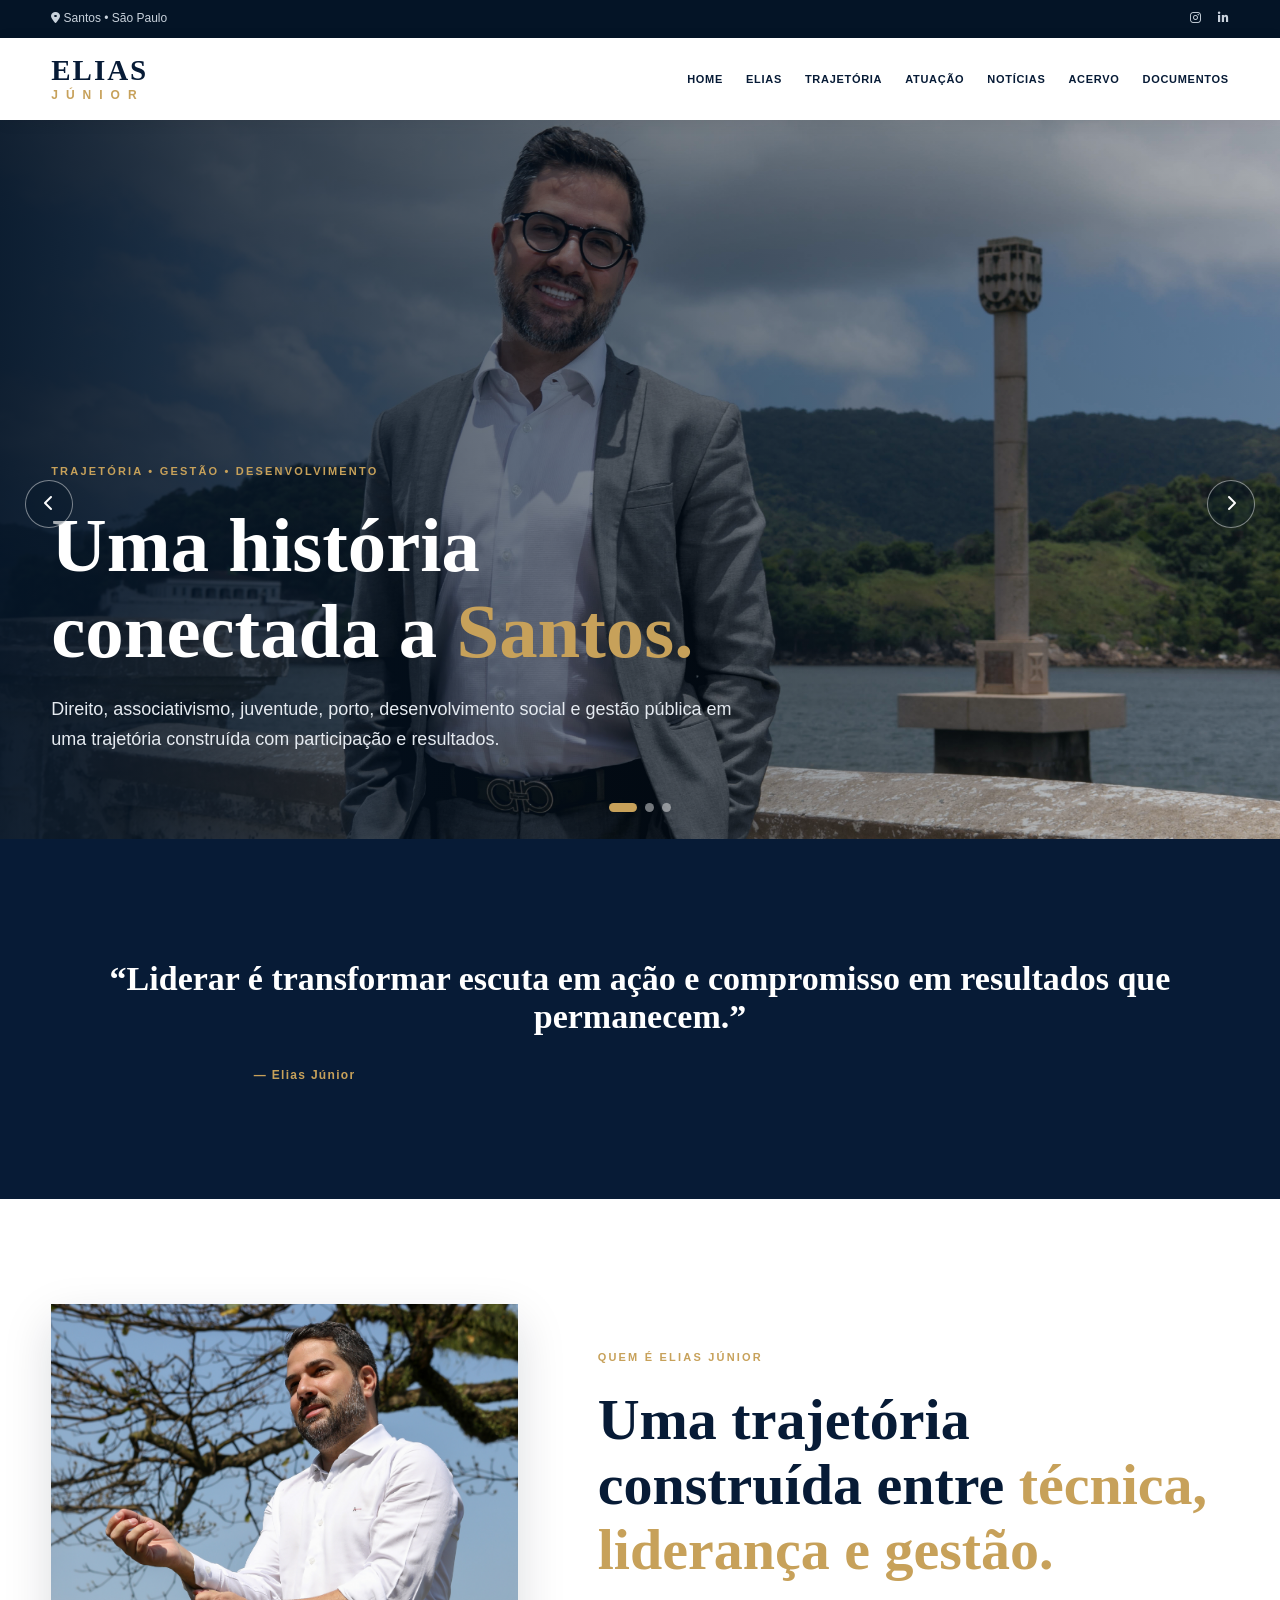
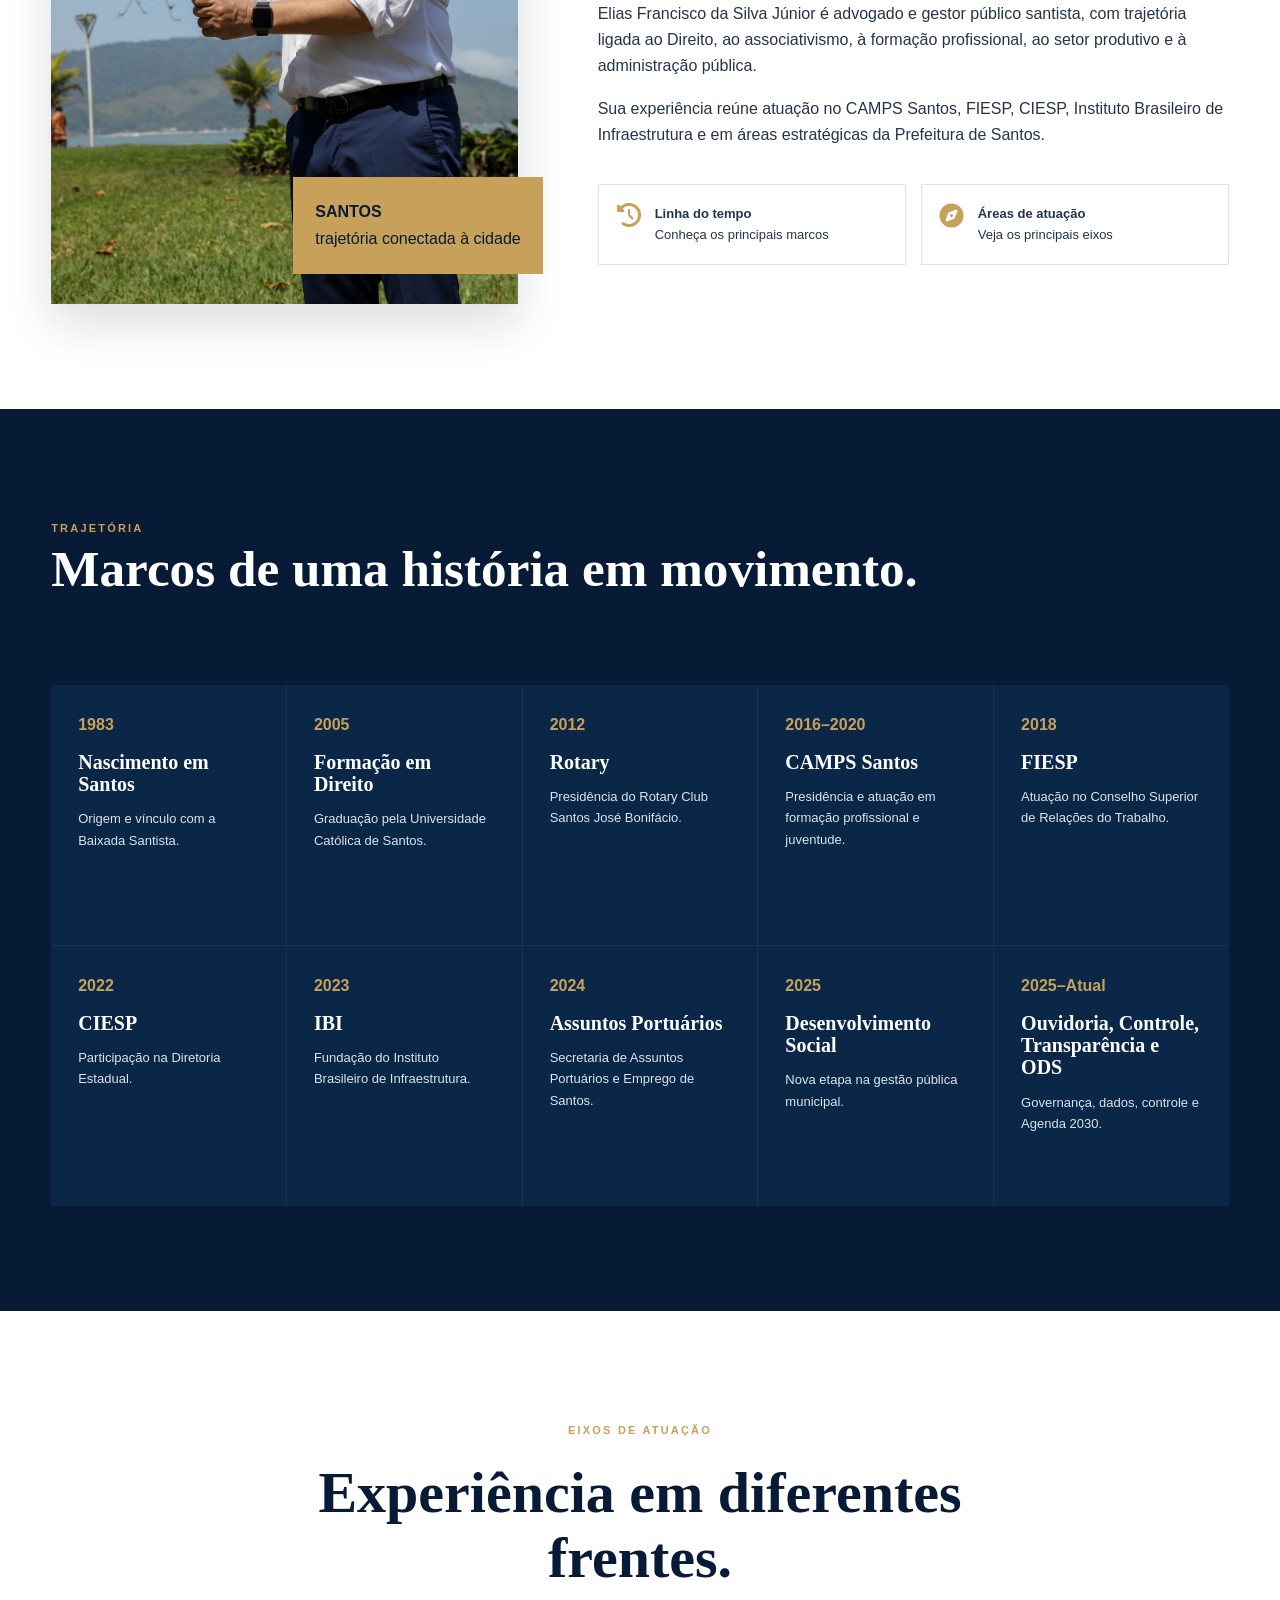
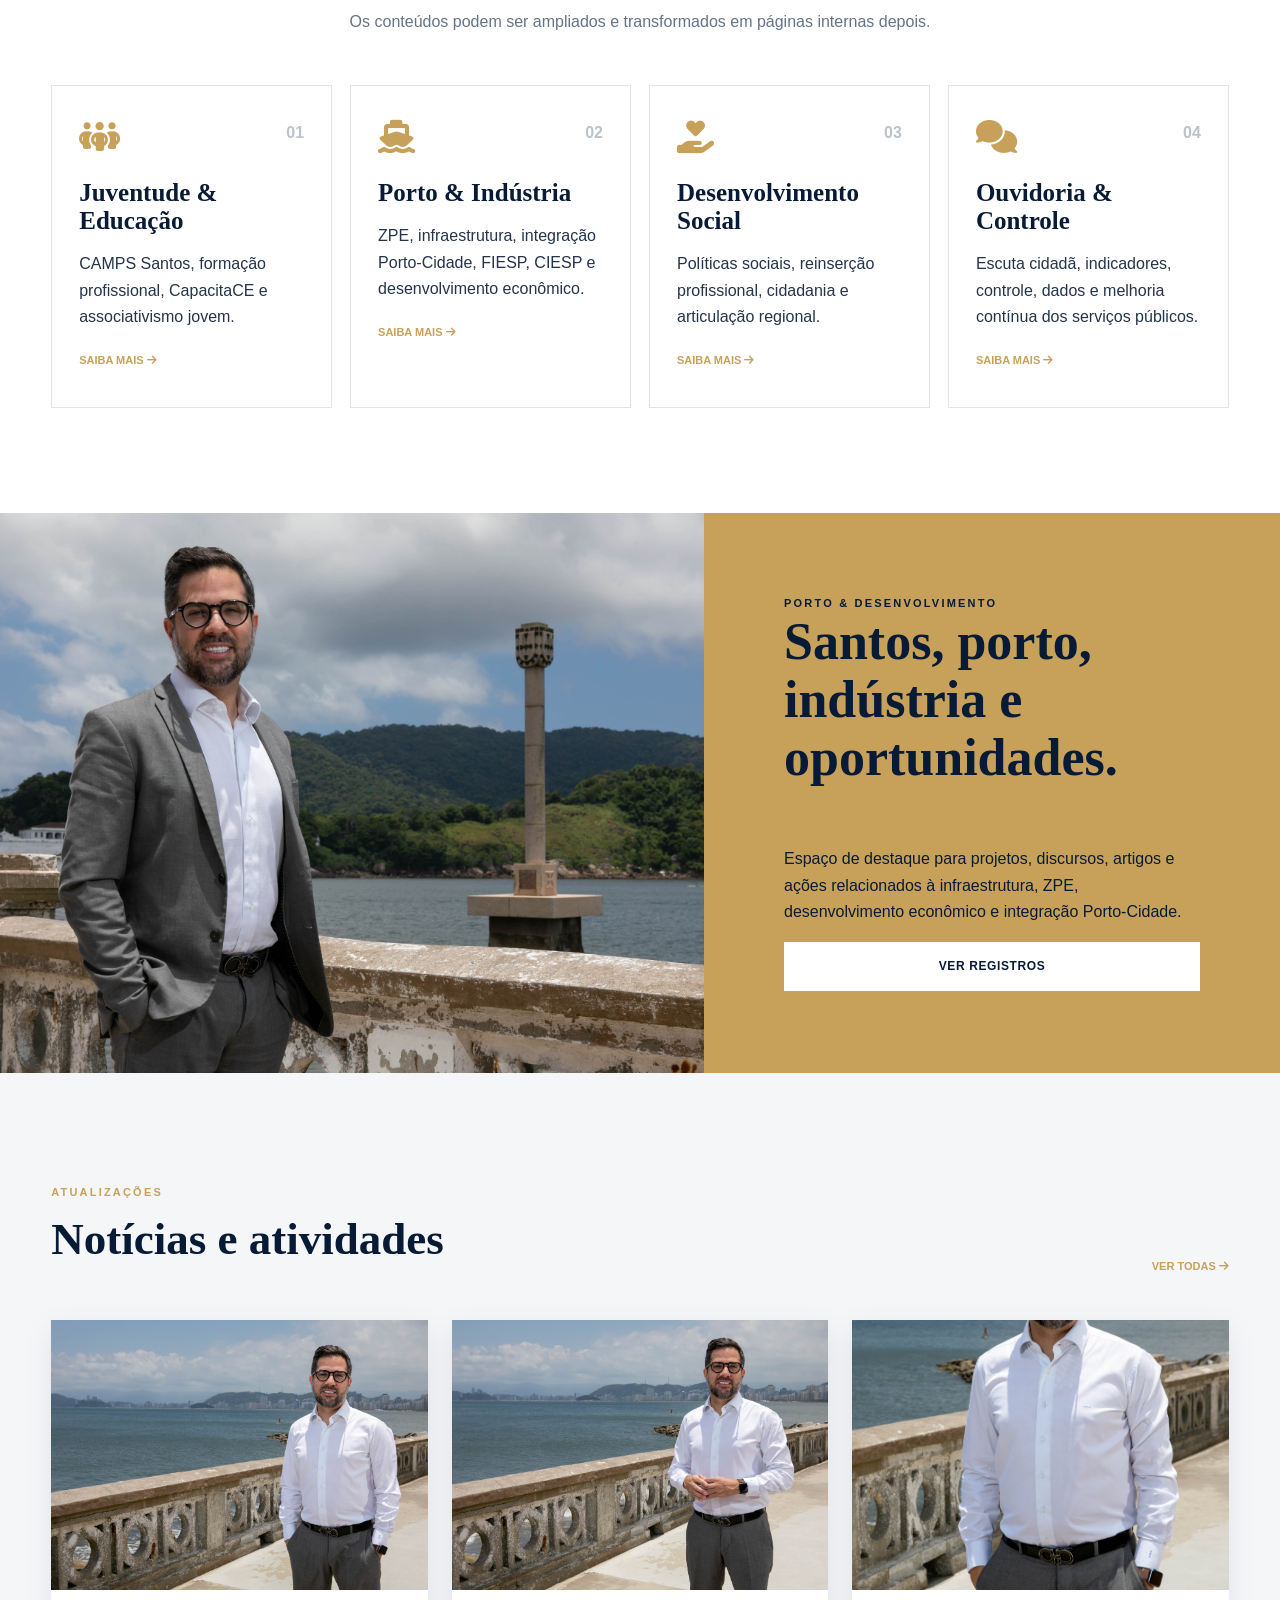
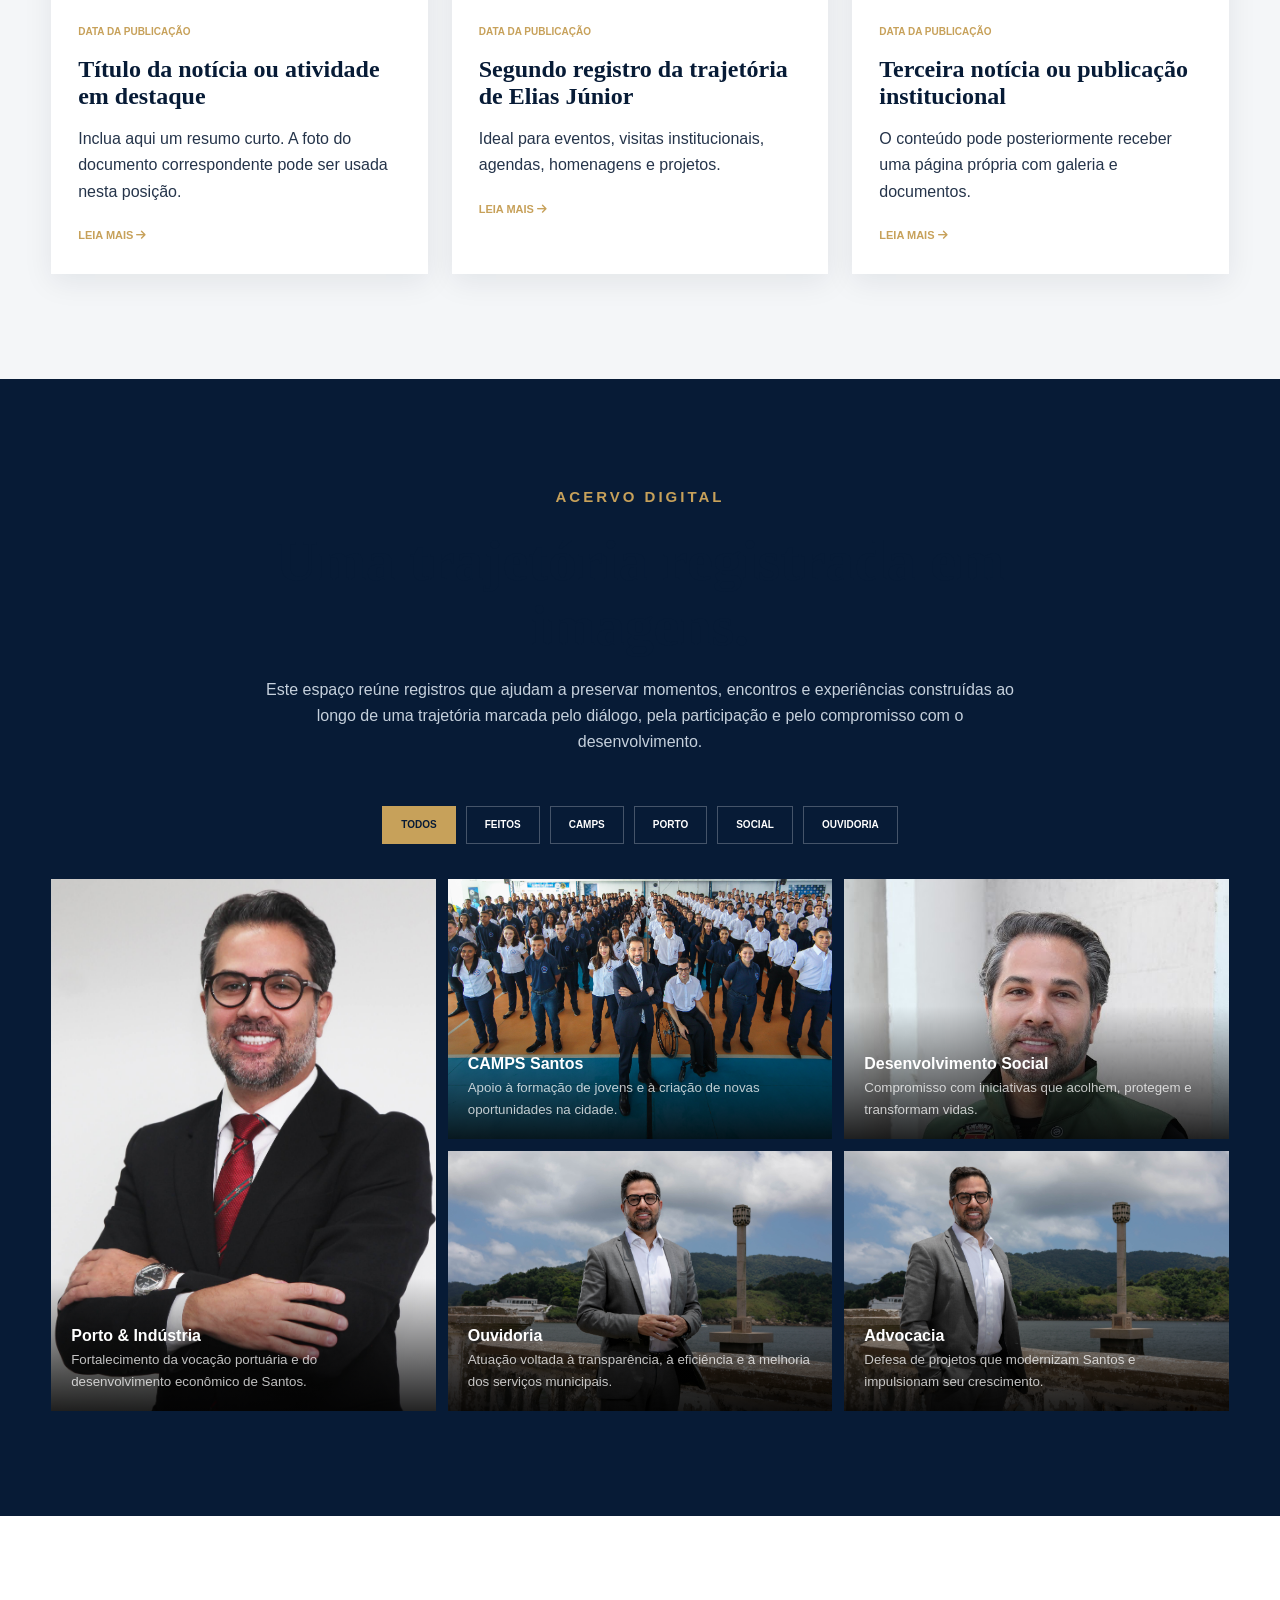
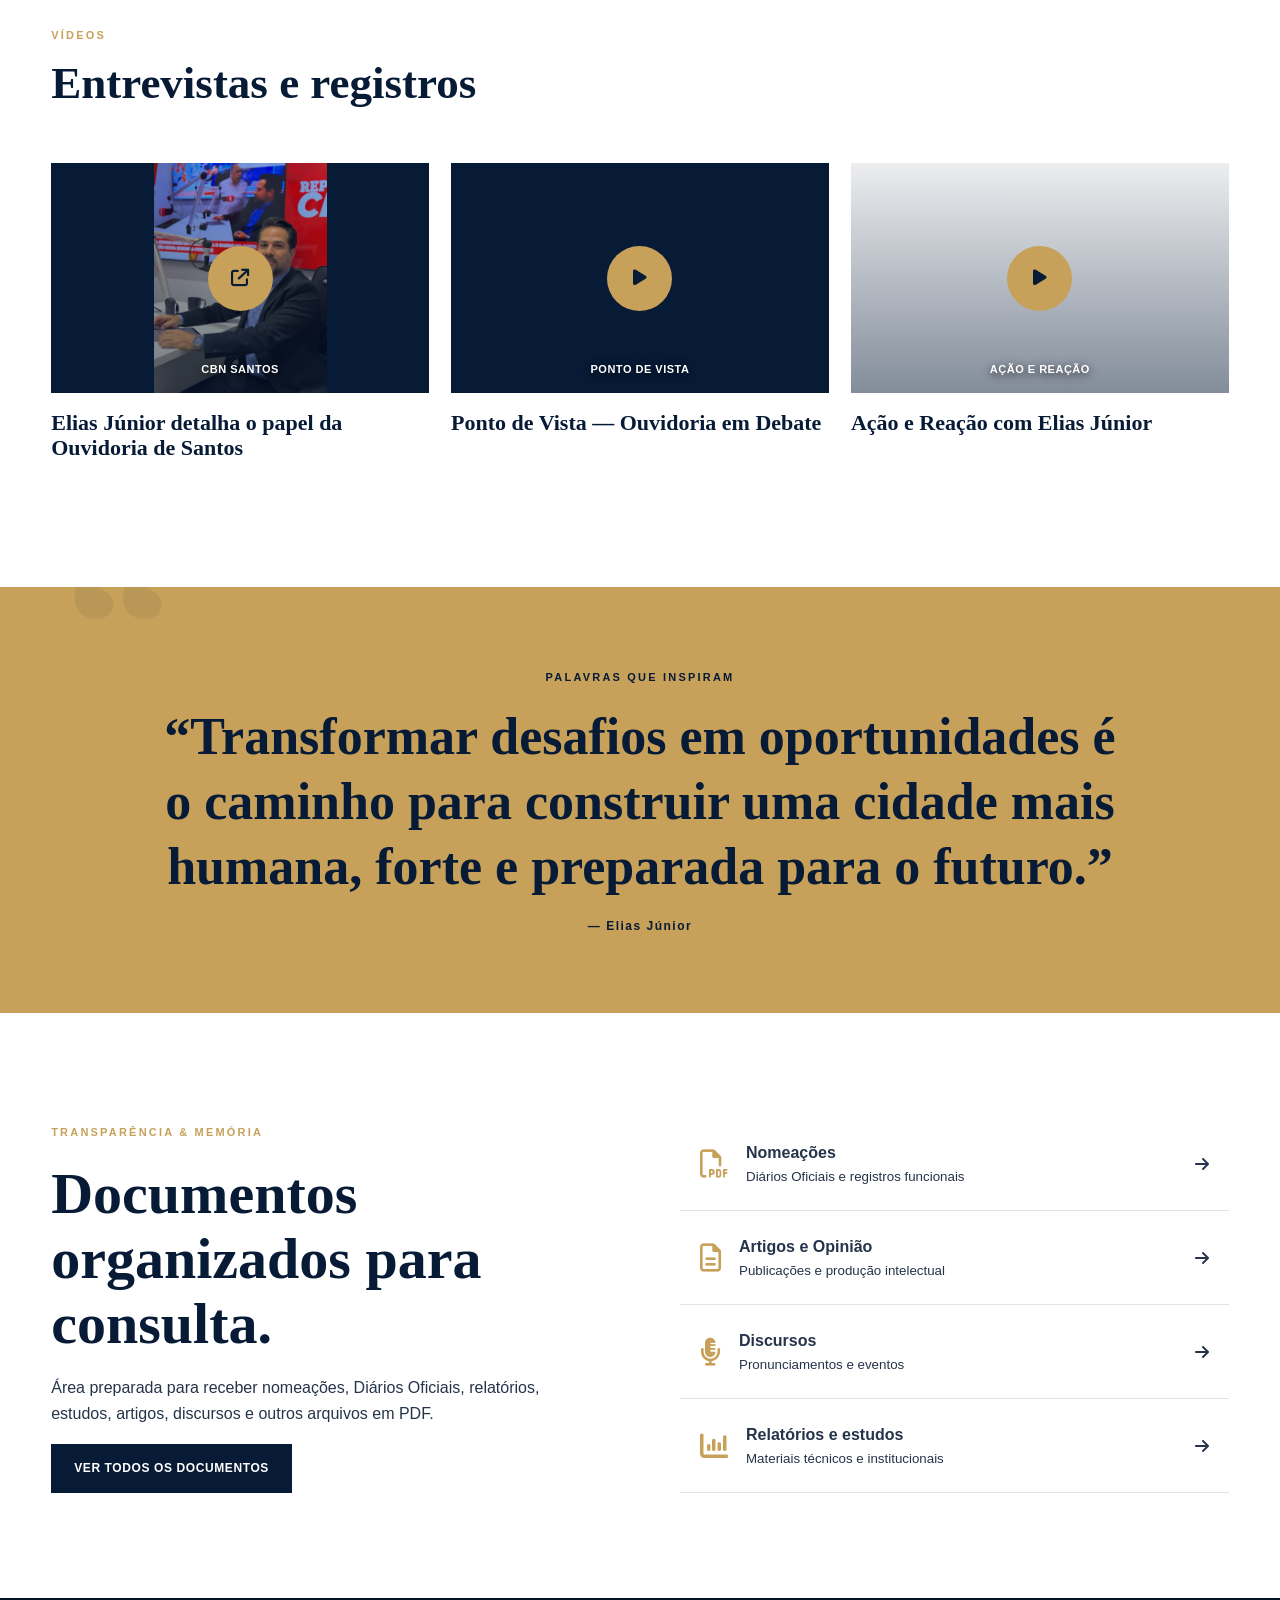
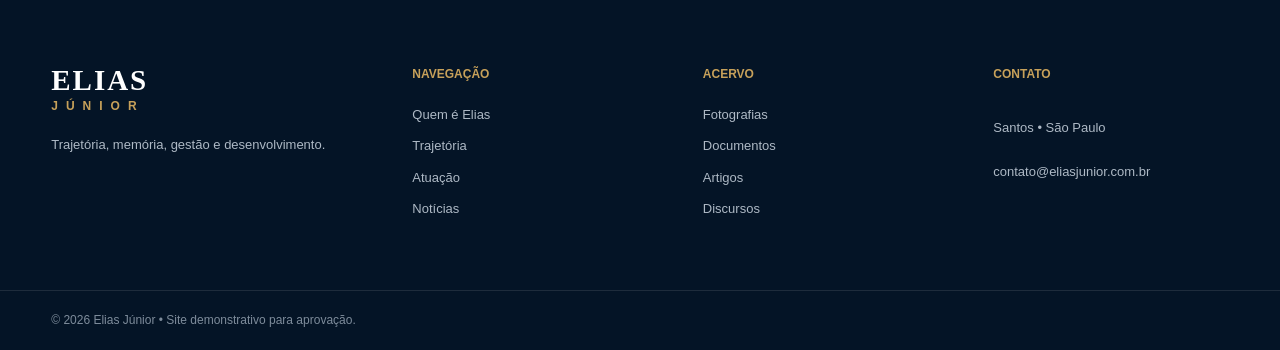
==== commit 8a53ab6e: "Reordena e renomeia eixos de atuação" ====
--- a/index.html
+++ b/index.html
@@ -3,7 +3,7 @@
 <head>
   <meta charset="UTF-8">
   <meta name="viewport" content="width=device-width, initial-scale=1.0">
-  <meta name="site-version" content="2026-08-21-popup-trajetoria">
+  <meta name="site-version" content="2026-08-21-eixos-reordenados">
   <meta name="description" content="Acervo institucional de Elias Júnior: trajetória, atuação, notícias, documentos e registros em imagens.">
   <title>Elias Júnior | Trajetória e Acervo</title>
   <link rel="preconnect" href="https://fonts.googleapis.com">
@@ -98,10 +98,10 @@
     </div></div></section>
 
     <section class="section areas" id="atuacao"><div class="container"><div class="section-heading centered"><span class="section-kicker">EIXOS DE ATUAÇÃO</span><h2>Experiência em diferentes frentes.</h2><p>Os conteúdos podem ser ampliados e transformados em páginas internas depois.</p></div><div class="area-grid">
-      <article class="area-card"><i class="fa-solid fa-ship"></i><span>01</span><h3>Porto & Indústria</h3><p>ZPE, infraestrutura, integração Porto-Cidade, FIESP, CIESP e desenvolvimento econômico.</p><a href="#destaque">SAIBA MAIS <i class="fa-solid fa-arrow-right"></i></a></article>
-      <article class="area-card"><i class="fa-solid fa-people-group"></i><span>02</span><h3>Juventude & Educação</h3><p>CAMPS Santos, formação profissional, CapacitaCE e associativismo jovem.</p><a href="#acervo">SAIBA MAIS <i class="fa-solid fa-arrow-right"></i></a></article>
+      <article class="area-card"><i class="fa-solid fa-people-group"></i><span>01</span><h3>Juventude & Educação</h3><p>CAMPS Santos, formação profissional, CapacitaCE e associativismo jovem.</p><a href="#acervo">SAIBA MAIS <i class="fa-solid fa-arrow-right"></i></a></article>
+      <article class="area-card"><i class="fa-solid fa-ship"></i><span>02</span><h3>Porto & Indústria</h3><p>ZPE, infraestrutura, integração Porto-Cidade, FIESP, CIESP e desenvolvimento econômico.</p><a href="#destaque">SAIBA MAIS <i class="fa-solid fa-arrow-right"></i></a></article>
       <article class="area-card"><i class="fa-solid fa-hand-holding-heart"></i><span>03</span><h3>Desenvolvimento Social</h3><p>Políticas sociais, reinserção profissional, cidadania e articulação regional.</p><a href="#noticias">SAIBA MAIS <i class="fa-solid fa-arrow-right"></i></a></article>
-      <article class="area-card"><i class="fa-solid fa-chart-pie"></i><span>04</span><h3>Transparência & ODS</h3><p>Ouvidoria, indicadores, controle, transparência, dados e Agenda 2030.</p><a href="#transparencia">SAIBA MAIS <i class="fa-solid fa-arrow-right"></i></a></article>
+      <article class="area-card"><i class="fa-solid fa-comments"></i><span>04</span><h3>Ouvidoria & Controle</h3><p>Escuta cidadã, indicadores, controle, dados e melhoria contínua dos serviços públicos.</p><a href="#transparencia">SAIBA MAIS <i class="fa-solid fa-arrow-right"></i></a></article>
     </div></div></section>
 
     <section class="feature-banner" id="destaque"><div class="feature-photo"><div class="photo-slot wide dark-slot has-image" data-label="FOTO PORTO / EVENTO" style="background-image:url('assets/destaque-porto.jpg')"></div></div><div class="feature-copy"><span class="section-kicker light">PORTO & DESENVOLVIMENTO</span><h2>Santos, porto, indústria e oportunidades.</h2><p>Espaço de destaque para projetos, discursos, artigos e ações relacionados à infraestrutura, ZPE, desenvolvimento econômico e integração Porto-Cidade.</p><a href="#acervo" class="btn btn-light">VER REGISTROS</a></div></section>
--- a/style.css
+++ b/style.css
@@ -1,2 +1,2 @@
 :root{--navy:#071b36;--blue:#123b64;--gold:#c7a15a;--cream:#f5f1e9;--text:#25344a;--white:#fff;--line:#dfe4e9;--shadow:0 18px 45px rgba(5,20,40,.15)}*{box-sizing:border-box}html{scroll-behavior:smooth}body{margin:0;font-family:Arial,Helvetica,sans-serif;color:var(--text);background:#fff;line-height:1.65}a{text-decoration:none;color:inherit}button{font:inherit}.container{width:min(1180px,92%);margin:auto}.topbar{background:#041426;color:#c9d2dc;font-size:12px}.topbar-inner{height:38px;display:flex;align-items:center;justify-content:space-between}.topbar-social{display:flex;gap:17px}.site-header{position:sticky;top:0;z-index:1000;background:rgba(255,255,255,.97);box-shadow:0 2px 15px rgba(0,0,0,.07)}.header-inner{height:82px;display:flex;align-items:center;justify-content:space-between}.brand{display:flex;flex-direction:column;line-height:.85}.brand-main{font-family:Georgia,serif;font-size:29px;font-weight:800;color:var(--navy);letter-spacing:2px}.brand-sub{font-size:12px;font-weight:800;color:var(--gold);letter-spacing:8px;margin-top:8px}.desktop-nav{display:flex;gap:23px}.desktop-nav a{font-size:11px;font-weight:800;letter-spacing:.7px;color:var(--navy)}.desktop-nav a:hover{color:var(--gold)}.menu-toggle{display:none;background:none;border:0;width:42px}.menu-toggle span{display:block;height:2px;background:var(--navy);margin:7px}.mobile-nav{display:none;padding:10px 4%;background:#fff}.mobile-nav.open{display:grid}.mobile-nav a{padding:12px;border-bottom:1px solid var(--line);font-weight:700}.hero{height:min(720px,80vh);min-height:570px;position:relative;overflow:hidden;background:var(--navy)}.hero-slide{position:absolute;inset:0;display:grid;align-items:center;opacity:0;visibility:hidden;transition:opacity .7s;background-image:linear-gradient(90deg,rgba(4,20,38,.92),rgba(4,20,38,.48),rgba(4,20,38,.18)),var(--bg);background-size:cover;background-position:center 20%}.hero-slide.active{opacity:1;visibility:visible}.hero-content{position:relative;color:#fff;max-width:1180px}.hero-content>*{max-width:720px}.eyebrow,.section-kicker{font-size:11px;font-weight:800;letter-spacing:2.2px;color:var(--gold)}h1,h2,h3{font-family:Georgia,"Times New Roman",serif;line-height:1.12;margin-top:0}.hero h1{font-size:clamp(44px,6vw,78px);margin:20px 0}.hero h1 strong{color:var(--gold)}.hero p{font-size:18px;color:#e5eaf0}.btn{display:inline-flex;align-items:center;justify-content:center;padding:14px 22px;font-size:12px;font-weight:800;letter-spacing:.6px;border:1px solid transparent}.btn-primary{background:var(--gold);color:var(--navy)}.btn-outline{border-color:#fff;color:#fff}.btn-light{background:#fff;color:var(--navy)}.btn-dark{background:var(--navy);color:#fff}.slider-arrow{position:absolute;top:50%;z-index:5;border:1px solid rgba(255,255,255,.45);background:rgba(4,20,38,.35);color:#fff;width:48px;height:48px;border-radius:50%}.slider-arrow.prev{left:25px}.slider-arrow.next{right:25px}.slider-dots{position:absolute;bottom:28px;left:50%;transform:translateX(-50%);z-index:5;display:flex;gap:8px}.slider-dots button{width:9px;height:9px;border:0;border-radius:50%;background:rgba(255,255,255,.45);padding:0}.slider-dots button.active{background:var(--gold);width:28px;border-radius:8px}.quick-access{margin-top:-1px;background:var(--navy)}
-.quick-access .container{width:100%;max-width:none}.quick-grid{display:grid;grid-template-columns:1fr}.quick-card{padding:42px 55px;position:relative;color:#fff}.quick-dark{background:var(--navy)}.quick-quote{background:var(--navy);text-align:center;padding:86px 7%;min-height:360px;display:flex;flex-direction:column;justify-content:center}.quick-quote h2{font-size:clamp(32px,3.6vw,52px);max-width:1120px;margin:0 auto}.quick-quote-author{margin:22px 0 0;font-size:12px;font-weight:800;letter-spacing:1.3px;color:var(--gold)}.quick-icon{font-size:32px}.quick-card span{font-size:10px;letter-spacing:2px;font-weight:800}.quick-card h2{font-size:34px;margin:8px 0}.quick-card p{max-width:430px}.quick-card>strong{font-size:11px}.section{padding:105px 0}.about-grid{display:grid;grid-template-columns:.85fr 1.15fr;gap:80px;align-items:center}.photo-slot{background:#c9d0d7 center/cover no-repeat}.portrait{min-height:600px;box-shadow:var(--shadow)}.about-media{position:relative}.about-badge{position:absolute;right:-25px;bottom:30px;background:var(--gold);padding:22px;color:var(--navy);display:grid}.about-copy h2,.section-heading h2,.documents h2{font-size:clamp(36px,5vw,58px);color:var(--navy);margin:18px 0}.about-copy h2 em{color:var(--gold);font-style:normal}.about-links{display:grid;grid-template-columns:1fr 1fr;gap:15px;margin-top:35px}.about-links a{border:1px solid var(--line);padding:18px;display:flex;gap:14px}.about-links i{color:var(--gold);font-size:24px}.about-links span{display:grid;font-size:13px}.timeline-section,.archive{background:var(--navy);color:#dbe3ec}.archive .section-kicker{font-size:15px;letter-spacing:3px}.title-row{display:flex;align-items:end;justify-content:space-between;gap:30px;margin-bottom:45px}.title-row>p{max-width:440px}.light-title{color:#fff;font-size:clamp(35px,4vw,52px)}.timeline-lead{color:#c7d2df;margin:0}.timeline-horizontal{display:grid;grid-template-columns:repeat(5,minmax(0,1fr));gap:18px;background:transparent}.timeline-card{background:#0b2748;border:1px solid rgba(255,255,255,.09);border-radius:18px;overflow:hidden;min-width:0;transition:transform .3s ease,box-shadow .3s ease,border-color .3s ease;outline:0}.timeline-card:hover,.timeline-card:focus-visible{transform:translateY(-10px) scale(1.018);box-shadow:0 22px 45px rgba(0,0,0,.3);border-color:rgba(199,161,90,.7);z-index:2}.timeline-photo{height:145px;position:relative;overflow:hidden;background:#16395d}.timeline-photo::before{content:"";position:absolute;inset:0;background-image:linear-gradient(180deg,rgba(4,20,38,.05),rgba(4,20,38,.58)),var(--timeline-image);background-size:cover;background-position:var(--timeline-position,center);transition:transform .45s ease}.timeline-card:hover .timeline-photo::before,.timeline-card:focus-visible .timeline-photo::before{transform:scale(1.09)}.timeline-year{position:absolute;left:16px;bottom:14px;z-index:1;background:var(--gold);color:var(--navy);border-radius:999px;padding:6px 11px;font-size:11px;font-weight:800;box-shadow:0 5px 15px rgba(0,0,0,.2)}.timeline-card-content{padding:22px 20px 24px}.timeline-horizontal h3{color:#fff;font-size:21px;margin:0 0 17px}.timeline-achievement{display:block;color:var(--gold);font-size:9px;font-weight:800;letter-spacing:1.25px;margin-bottom:7px}.timeline-horizontal p{font-size:13px;margin:0;color:#d4deE8}.section-heading{text-align:center;max-width:770px;margin:0 auto 50px}.section-heading p{color:#667386}.area-grid{display:grid;grid-template-columns:repeat(4,1fr);gap:18px}.area-card{border:1px solid var(--line);padding:34px 27px;position:relative;transition:.25s}.area-card:hover{transform:translateY(-7px);box-shadow:var(--shadow)}.area-card>i{font-size:33px;color:var(--gold)}.area-card>span{float:right;color:#bbc2c9;font-weight:800}.area-card h3{font-size:25px;color:var(--navy);margin:22px 0 12px}.area-card a{color:var(--gold);font-size:11px;font-weight:800}.feature-banner{display:grid;grid-template-columns:1.1fr .9fr;min-height:560px}.feature-photo,.wide{height:100%;min-height:560px}.feature-copy{background:var(--gold);padding:80px;display:flex;flex-direction:column;justify-content:center;color:var(--navy)}.feature-copy .section-kicker{color:var(--navy)}.feature-copy h2{font-size:52px}.news{background:#f4f6f8}.dark-row h2{font-size:45px;color:var(--navy);margin:10px 0}.section-link{font-size:11px;font-weight:800;color:var(--gold)}.news-grid{display:grid;grid-template-columns:repeat(3,1fr);gap:24px}.news-card{background:#fff;box-shadow:0 8px 28px rgba(8,25,45,.08)}.news-photo{height:270px}.news-body{padding:27px}.news-date{font-size:10px;color:var(--gold);font-weight:800}.news-body h3{color:var(--navy);font-size:24px;margin:13px 0}.news-body a{font-size:11px;font-weight:800;color:var(--gold)}.archive .section-heading p,.light-text{color:#c5d0dc}.archive-filters{display:flex;justify-content:center;gap:10px;flex-wrap:wrap;margin-bottom:35px}.archive-filters button{border:1px solid rgba(255,255,255,.25);background:transparent;color:#fff;padding:10px 18px;font-size:10px;font-weight:800}.archive-filters button.active{background:var(--gold);color:var(--navy);border-color:var(--gold)}.archive-grid{display:grid;grid-template-columns:repeat(3,1fr);grid-auto-rows:260px;gap:12px}.archive-item{border:0;padding:0;position:relative;overflow:hidden;cursor:pointer}.archive-item.large{grid-row:span 2}.archive-photo{height:100%;transition:.4s}.archive-item:hover .archive-photo{transform:scale(1.05)}.archive-caption{position:absolute;inset:auto 0 0;padding:45px 20px 18px;text-align:left;color:#fff;background:linear-gradient(transparent,rgba(0,0,0,.85));display:grid}.archive-caption small{opacity:.75}.archive-item.hidden{display:none}.video-grid{display:grid;grid-template-columns:repeat(3,1fr);gap:22px}.video-thumb{height:230px;display:grid;place-items:center;background:linear-gradient(135deg,#8e99a4,#d4d7da);position:relative}.video-thumb{color:#fff;overflow:hidden;transition:.25s}.video-thumb:hover{transform:translateY(-4px);box-shadow:var(--shadow)}.video-thumb .video-play{width:65px;height:65px;border-radius:50%;background:var(--gold);color:var(--navy);display:grid;place-items:center;position:static;font-size:18px;transition:.25s}.video-thumb:hover .video-play{transform:scale(1.08)}.video-thumb .video-label{position:absolute;bottom:15px;font-size:11px;font-weight:800;letter-spacing:.5px;color:#fff;text-shadow:0 2px 8px rgba(0,0,0,.8)}.video-card h3{font-size:22px;margin-top:18px;color:var(--navy)}.motivational-quote{background:var(--gold);padding:76px 0;color:var(--navy);text-align:center;position:relative;overflow:hidden}.motivational-quote::before{content:"“";position:absolute;top:-72px;left:5%;font:700 220px Georgia,serif;color:rgba(7,27,54,.07);line-height:1}.quote-content{position:relative;max-width:960px}.quote-kicker{font-size:11px;font-weight:800;letter-spacing:2.2px;color:var(--navy)}.quote-content blockquote{margin:14px 0 0}.quote-content p{margin:0;font:600 clamp(30px,4.2vw,52px)/1.25 Georgia,"Times New Roman",serif}.quote-content footer{margin-top:18px;font-size:12px;font-weight:800;letter-spacing:1.5px;color:var(--navy)}.documents-grid{display:grid;grid-template-columns:1fr 1fr;gap:80px}.document-list{display:grid}.document-list a{display:flex;align-items:center;gap:18px;border-bottom:1px solid var(--line);padding:20px}.document-list>a>i:first-child{font-size:28px;color:var(--gold)}.document-list span{display:grid;flex:1}.footer{background:#041426;color:#fff}.footer-grid{display:grid;grid-template-columns:1.3fr 1fr 1fr 1fr;gap:55px;padding:70px 0}.footer .brand-main{color:#fff}.footer-grid>div{display:flex;flex-direction:column;align-items:flex-start;gap:10px}.footer-grid h3{font-size:12px;color:var(--gold);font-family:Arial}.footer-grid a,.footer-grid p{color:#aeb9c5;font-size:13px}.footer-social{display:flex!important;flex-direction:row!important}.footer-bottom{border-top:1px solid rgba(255,255,255,.1);padding:20px 0;color:#7e8c9b;font-size:12px}.back-top{position:fixed;right:25px;bottom:25px;width:47px;height:47px;border:0;background:var(--gold);color:var(--navy);z-index:900;opacity:0;pointer-events:none;transition:.2s}.back-top.show{opacity:1;pointer-events:auto}.lightbox{position:fixed;inset:0;background:rgba(0,0,0,.92);z-index:2000;display:none;place-items:center;padding:5%}.lightbox.open{display:grid}.lightbox-close{position:absolute;right:25px;top:25px;border:0;background:none;color:#fff;font-size:32px}.lightbox-content{width:min(1100px,95%);height:min(760px,82vh)}.lightbox-image{width:100%;height:100%;background:center/contain no-repeat;color:transparent}.desktop-nav a.active{color:var(--gold)}.mobile-nav a.active{color:var(--gold)}.internal-hero{position:relative;background:linear-gradient(115deg,#041426,#0b3158);padding:110px 0 95px;color:#fff;border-bottom:5px solid var(--gold);overflow:hidden}.internal-hero::after{content:"";position:absolute;width:420px;height:420px;border:1px solid rgba(199,161,90,.18);border-radius:50%;right:-100px;top:-210px}.internal-hero .container{position:relative;z-index:1}.internal-hero h1{font-size:clamp(45px,6vw,76px);max-width:900px;margin:18px 0 22px}.internal-hero p{max-width:760px;color:#d6e0ea;font-size:18px}.internal-content{background:#f4f6f8}.internal-heading{display:grid;grid-template-columns:1fr .75fr;gap:60px;align-items:end;margin-bottom:35px}.internal-heading h2{font-size:clamp(38px,5vw,58px);color:var(--navy);margin:12px 0 0}.internal-heading>p{color:#667386;margin:0}.content-filters{display:flex;gap:9px;flex-wrap:wrap;margin-bottom:35px}.content-filters span{border:1px solid #cfd6dd;padding:10px 16px;font-size:10px;font-weight:800;color:#667386}.content-filters span.active{background:var(--navy);border-color:var(--navy);color:#fff}.internal-news-grid{row-gap:28px}.content-photo-placeholder{display:grid;place-items:center;background:linear-gradient(135deg,#102f52,#59718a);color:rgba(255,255,255,.75);font-size:52px}.archive-page{padding-top:85px}.archive-page-grid{grid-auto-rows:320px}@media(max-width:950px){.desktop-nav{display:none}.menu-toggle{display:block}.timeline-horizontal{grid-template-columns:repeat(2,1fr)}.area-grid{grid-template-columns:repeat(2,1fr)}.about-grid{grid-template-columns:1fr}.feature-banner{grid-template-columns:1fr}.feature-copy{padding:60px 7%}.news-grid{grid-template-columns:1fr}.archive-grid{grid-template-columns:repeat(2,1fr)}.documents-grid{grid-template-columns:1fr}.footer-grid{grid-template-columns:repeat(2,1fr)}}@media(max-width:620px){.hero{min-height:650px}.hero-content{padding-top:50px}.hero p{font-size:16px}.slider-arrow{display:none}.quick-grid,.area-grid,.video-grid{grid-template-columns:1fr}.quick-card{padding:36px 7%}.quick-quote{min-height:300px;padding:56px 7%}.section{padding:75px 0}.portrait{min-height:470px}.about-badge{right:0}.about-links{grid-template-columns:1fr}.timeline-horizontal{grid-template-columns:1fr}.title-row{align-items:flex-start;flex-direction:column}.feature-photo,.wide{min-height:400px}.feature-copy h2{font-size:40px}.archive-grid{grid-template-columns:1fr;grid-auto-rows:300px}.archive-item.large{grid-row:span 1}.motivational-quote{padding:58px 0}.quote-content p{font-size:clamp(28px,9vw,40px)}.footer-grid{grid-template-columns:1fr}.topbar-inner{justify-content:center}.topbar-social{display:none}}@media(max-width:950px){.internal-heading{grid-template-columns:1fr;gap:18px}.internal-hero{padding:85px 0 75px}}@media(max-width:620px){.internal-hero{padding:70px 0 60px}.internal-hero h1{font-size:42px}.internal-hero p{font-size:16px}.archive-page-grid{grid-auto-rows:300px}}.document-library{background:#f4f6f8}.document-library-heading{margin-bottom:32px}.document-toolbar{display:flex;align-items:center;justify-content:space-between;gap:22px;margin-bottom:28px}.document-search{height:48px;min-width:290px;background:#fff;border:1px solid #d7dee5;display:flex;align-items:center;gap:12px;padding:0 16px;color:var(--gold)}.document-search input{width:100%;border:0;outline:0;background:transparent;color:var(--navy);font:inherit}.document-search input::placeholder{color:#84909d}.document-filters{display:flex;justify-content:flex-end;gap:8px;flex-wrap:wrap}.document-filters button{border:1px solid #cfd6dd;background:transparent;color:#667386;padding:11px 15px;font-size:10px;font-weight:800;cursor:pointer}.document-filters button.active{background:var(--navy);border-color:var(--navy);color:#fff}.document-library-list{display:grid;gap:12px}.document-entry{display:grid;grid-template-columns:72px minmax(0,1fr) auto;align-items:center;gap:24px;background:#fff;border:1px solid #e0e5ea;padding:24px 28px;transition:.2s}.document-entry:hover{transform:translateY(-2px);box-shadow:0 12px 28px rgba(8,25,45,.08);border-color:#cad3dc}.document-entry-icon{width:62px;height:62px;display:grid;place-items:center;background:var(--cream);color:var(--gold);font-size:27px}.document-entry-copy>span{font-size:9px;font-weight:800;letter-spacing:1.5px;color:var(--gold)}.document-entry-copy h3{font-family:Georgia,"Times New Roman",serif;font-size:24px;color:var(--navy);margin:5px 0 7px}.document-entry-copy p{margin:0;color:#667386;font-size:13px}.document-entry-meta{min-width:190px;text-align:right;display:grid;gap:6px}.document-entry-meta small{font-size:9px;font-weight:700;color:#8b96a1}.document-entry-meta strong{font-size:9px;letter-spacing:.8px;color:var(--navy);background:#eef1f4;padding:8px 10px}.document-empty{display:none;text-align:center;background:#fff;border:1px solid #e0e5ea;padding:32px;color:#667386}.document-empty.show{display:block}@media(max-width:950px){.document-toolbar{align-items:stretch;flex-direction:column}.document-search{min-width:0;width:100%}.document-filters{justify-content:flex-start}.document-entry{grid-template-columns:62px minmax(0,1fr)}.document-entry-meta{grid-column:2;text-align:left;min-width:0;display:flex;align-items:center;flex-wrap:wrap}.document-entry-meta strong{display:inline-block}}@media(max-width:620px){.document-entry{grid-template-columns:1fr;padding:22px}.document-entry-icon{width:54px;height:54px}.document-entry-meta{grid-column:1;display:grid}.document-filters button{flex:1}.document-library-heading{margin-bottom:25px}}+.quick-access .container{width:100%;max-width:none}.quick-grid{display:grid;grid-template-columns:1fr}.quick-card{padding:42px 55px;position:relative;color:#fff}.quick-dark{background:var(--navy)}.quick-quote{background:var(--navy);text-align:center;padding:86px 7%;min-height:360px;display:flex;flex-direction:column;justify-content:center}.quick-quote h2{font-size:clamp(32px,3.6vw,52px);max-width:1120px;margin:0 auto}.quick-quote-author{margin:22px 0 0;font-size:12px;font-weight:800;letter-spacing:1.3px;color:var(--gold)}.quick-icon{font-size:32px}.quick-card span{font-size:10px;letter-spacing:2px;font-weight:800}.quick-card h2{font-size:34px;margin:8px 0}.quick-card p{max-width:430px}.quick-card>strong{font-size:11px}.section{padding:105px 0}.about-grid{display:grid;grid-template-columns:.85fr 1.15fr;gap:80px;align-items:center}.photo-slot{background:#c9d0d7 center/cover no-repeat}.portrait{min-height:600px;box-shadow:var(--shadow)}.about-media{position:relative}.about-badge{position:absolute;right:-25px;bottom:30px;background:var(--gold);padding:22px;color:var(--navy);display:grid}.about-copy h2,.section-heading h2,.documents h2{font-size:clamp(36px,5vw,58px);color:var(--navy);margin:18px 0}.about-copy h2 em{color:var(--gold);font-style:normal}.about-links{display:grid;grid-template-columns:1fr 1fr;gap:15px;margin-top:35px}.about-links a{border:1px solid var(--line);padding:18px;display:flex;gap:14px}.about-links i{color:var(--gold);font-size:24px}.about-links span{display:grid;font-size:13px}.timeline-section,.archive{background:var(--navy);color:#dbe3ec}.archive .section-kicker{font-size:15px;letter-spacing:3px}.title-row{display:flex;align-items:end;justify-content:space-between;gap:30px;margin-bottom:45px}.title-row>p{max-width:440px}.light-title{color:#fff;font-size:clamp(35px,4vw,52px)}.timeline-horizontal{display:grid;grid-template-columns:repeat(5,1fr);gap:1px;background:rgba(255,255,255,.1)}.timeline-item{position:relative;min-height:260px;padding:27px;background:#0b2748;overflow:hidden;outline:0;transition:transform .28s ease,box-shadow .28s ease;z-index:1}.timeline-item:hover,.timeline-item:focus-visible{transform:translateY(-7px) scale(1.025);box-shadow:0 20px 42px rgba(0,0,0,.35);z-index:5}.timeline-summary{transition:opacity .22s ease,transform .28s ease}.timeline-item:hover .timeline-summary,.timeline-item:focus-visible .timeline-summary{opacity:0;transform:scale(.96)}.timeline-date{color:var(--gold);font-weight:800}.timeline-horizontal h3{color:#fff;font-size:20px;margin:12px 0}.timeline-horizontal p{font-size:13px}.timeline-popup{position:absolute;inset:0;padding:18px;background:#0d2d51;border:1px solid rgba(199,161,90,.75);display:grid;grid-template-rows:118px 1fr;gap:15px;opacity:0;visibility:hidden;transform:translateY(14px) scale(.94);transition:opacity .25s ease,transform .3s ease,visibility .25s;pointer-events:none}.timeline-item:hover .timeline-popup,.timeline-item:focus-visible .timeline-popup{opacity:1;visibility:visible;transform:none}.timeline-popup-photo{border:1px dashed rgba(255,255,255,.35);background:rgba(255,255,255,.035);display:grid;place-items:center;align-content:center;gap:7px;color:#9fb0c2}.timeline-popup-photo i{font-size:27px;color:var(--gold)}.timeline-popup-photo span{font-size:9px;font-weight:800;letter-spacing:1.2px}.timeline-popup-content{display:flex;flex-direction:column;justify-content:center}.timeline-popup-content small{color:var(--gold);font-size:9px;font-weight:800;letter-spacing:1.25px;margin-bottom:7px}.timeline-popup-content strong{color:#fff;font:600 14px/1.4 Arial,Helvetica,sans-serif}.section-heading{text-align:center;max-width:770px;margin:0 auto 50px}.section-heading p{color:#667386}.area-grid{display:grid;grid-template-columns:repeat(4,1fr);gap:18px}.area-card{border:1px solid var(--line);padding:34px 27px;position:relative;transition:.25s}.area-card:hover{transform:translateY(-7px);box-shadow:var(--shadow)}.area-card>i{font-size:33px;color:var(--gold)}.area-card>span{float:right;color:#bbc2c9;font-weight:800}.area-card h3{font-size:25px;color:var(--navy);margin:22px 0 12px}.area-card a{color:var(--gold);font-size:11px;font-weight:800}.feature-banner{display:grid;grid-template-columns:1.1fr .9fr;min-height:560px}.feature-photo,.wide{height:100%;min-height:560px}.feature-copy{background:var(--gold);padding:80px;display:flex;flex-direction:column;justify-content:center;color:var(--navy)}.feature-copy .section-kicker{color:var(--navy)}.feature-copy h2{font-size:52px}.news{background:#f4f6f8}.dark-row h2{font-size:45px;color:var(--navy);margin:10px 0}.section-link{font-size:11px;font-weight:800;color:var(--gold)}.news-grid{display:grid;grid-template-columns:repeat(3,1fr);gap:24px}.news-card{background:#fff;box-shadow:0 8px 28px rgba(8,25,45,.08)}.news-photo{height:270px}.news-body{padding:27px}.news-date{font-size:10px;color:var(--gold);font-weight:800}.news-body h3{color:var(--navy);font-size:24px;margin:13px 0}.news-body a{font-size:11px;font-weight:800;color:var(--gold)}.archive .section-heading p,.light-text{color:#c5d0dc}.archive-filters{display:flex;justify-content:center;gap:10px;flex-wrap:wrap;margin-bottom:35px}.archive-filters button{border:1px solid rgba(255,255,255,.25);background:transparent;color:#fff;padding:10px 18px;font-size:10px;font-weight:800}.archive-filters button.active{background:var(--gold);color:var(--navy);border-color:var(--gold)}.archive-grid{display:grid;grid-template-columns:repeat(3,1fr);grid-auto-rows:260px;gap:12px}.archive-item{border:0;padding:0;position:relative;overflow:hidden;cursor:pointer}.archive-item.large{grid-row:span 2}.archive-photo{height:100%;transition:.4s}.archive-item:hover .archive-photo{transform:scale(1.05)}.archive-caption{position:absolute;inset:auto 0 0;padding:45px 20px 18px;text-align:left;color:#fff;background:linear-gradient(transparent,rgba(0,0,0,.85));display:grid}.archive-caption small{opacity:.75}.archive-item.hidden{display:none}.video-grid{display:grid;grid-template-columns:repeat(3,1fr);gap:22px}.video-thumb{height:230px;display:grid;place-items:center;background:linear-gradient(135deg,#8e99a4,#d4d7da);position:relative}.video-thumb{color:#fff;overflow:hidden;transition:.25s}.video-thumb:hover{transform:translateY(-4px);box-shadow:var(--shadow)}.video-thumb .video-play{width:65px;height:65px;border-radius:50%;background:var(--gold);color:var(--navy);display:grid;place-items:center;position:static;font-size:18px;transition:.25s}.video-thumb:hover .video-play{transform:scale(1.08)}.video-thumb .video-label{position:absolute;bottom:15px;font-size:11px;font-weight:800;letter-spacing:.5px;color:#fff;text-shadow:0 2px 8px rgba(0,0,0,.8)}.video-card h3{font-size:22px;margin-top:18px;color:var(--navy)}.motivational-quote{background:var(--gold);padding:76px 0;color:var(--navy);text-align:center;position:relative;overflow:hidden}.motivational-quote::before{content:"“";position:absolute;top:-72px;left:5%;font:700 220px Georgia,serif;color:rgba(7,27,54,.07);line-height:1}.quote-content{position:relative;max-width:960px}.quote-kicker{font-size:11px;font-weight:800;letter-spacing:2.2px;color:var(--navy)}.quote-content blockquote{margin:14px 0 0}.quote-content p{margin:0;font:600 clamp(30px,4.2vw,52px)/1.25 Georgia,"Times New Roman",serif}.quote-content footer{margin-top:18px;font-size:12px;font-weight:800;letter-spacing:1.5px;color:var(--navy)}.documents-grid{display:grid;grid-template-columns:1fr 1fr;gap:80px}.document-list{display:grid}.document-list a{display:flex;align-items:center;gap:18px;border-bottom:1px solid var(--line);padding:20px}.document-list>a>i:first-child{font-size:28px;color:var(--gold)}.document-list span{display:grid;flex:1}.footer{background:#041426;color:#fff}.footer-grid{display:grid;grid-template-columns:1.3fr 1fr 1fr 1fr;gap:55px;padding:70px 0}.footer .brand-main{color:#fff}.footer-grid>div{display:flex;flex-direction:column;align-items:flex-start;gap:10px}.footer-grid h3{font-size:12px;color:var(--gold);font-family:Arial}.footer-grid a,.footer-grid p{color:#aeb9c5;font-size:13px}.footer-social{display:flex!important;flex-direction:row!important}.footer-bottom{border-top:1px solid rgba(255,255,255,.1);padding:20px 0;color:#7e8c9b;font-size:12px}.back-top{position:fixed;right:25px;bottom:25px;width:47px;height:47px;border:0;background:var(--gold);color:var(--navy);z-index:900;opacity:0;pointer-events:none;transition:.2s}.back-top.show{opacity:1;pointer-events:auto}.lightbox{position:fixed;inset:0;background:rgba(0,0,0,.92);z-index:2000;display:none;place-items:center;padding:5%}.lightbox.open{display:grid}.lightbox-close{position:absolute;right:25px;top:25px;border:0;background:none;color:#fff;font-size:32px}.lightbox-content{width:min(1100px,95%);height:min(760px,82vh)}.lightbox-image{width:100%;height:100%;background:center/contain no-repeat;color:transparent}.desktop-nav a.active{color:var(--gold)}.mobile-nav a.active{color:var(--gold)}.internal-hero{position:relative;background:linear-gradient(115deg,#041426,#0b3158);padding:110px 0 95px;color:#fff;border-bottom:5px solid var(--gold);overflow:hidden}.internal-hero::after{content:"";position:absolute;width:420px;height:420px;border:1px solid rgba(199,161,90,.18);border-radius:50%;right:-100px;top:-210px}.internal-hero .container{position:relative;z-index:1}.internal-hero h1{font-size:clamp(45px,6vw,76px);max-width:900px;margin:18px 0 22px}.internal-hero p{max-width:760px;color:#d6e0ea;font-size:18px}.internal-content{background:#f4f6f8}.internal-heading{display:grid;grid-template-columns:1fr .75fr;gap:60px;align-items:end;margin-bottom:35px}.internal-heading h2{font-size:clamp(38px,5vw,58px);color:var(--navy);margin:12px 0 0}.internal-heading>p{color:#667386;margin:0}.content-filters{display:flex;gap:9px;flex-wrap:wrap;margin-bottom:35px}.content-filters span{border:1px solid #cfd6dd;padding:10px 16px;font-size:10px;font-weight:800;color:#667386}.content-filters span.active{background:var(--navy);border-color:var(--navy);color:#fff}.internal-news-grid{row-gap:28px}.content-photo-placeholder{display:grid;place-items:center;background:linear-gradient(135deg,#102f52,#59718a);color:rgba(255,255,255,.75);font-size:52px}.archive-page{padding-top:85px}.archive-page-grid{grid-auto-rows:320px}@media(max-width:950px){.desktop-nav{display:none}.menu-toggle{display:block}.timeline-horizontal{grid-template-columns:repeat(2,1fr)}.area-grid{grid-template-columns:repeat(2,1fr)}.about-grid{grid-template-columns:1fr}.feature-banner{grid-template-columns:1fr}.feature-copy{padding:60px 7%}.news-grid{grid-template-columns:1fr}.archive-grid{grid-template-columns:repeat(2,1fr)}.documents-grid{grid-template-columns:1fr}.footer-grid{grid-template-columns:repeat(2,1fr)}}@media(max-width:620px){.hero{min-height:650px}.hero-content{padding-top:50px}.hero p{font-size:16px}.slider-arrow{display:none}.quick-grid,.area-grid,.video-grid{grid-template-columns:1fr}.quick-card{padding:36px 7%}.quick-quote{min-height:300px;padding:56px 7%}.section{padding:75px 0}.portrait{min-height:470px}.about-badge{right:0}.about-links{grid-template-columns:1fr}.timeline-horizontal{grid-template-columns:1fr}.title-row{align-items:flex-start;flex-direction:column}.feature-photo,.wide{min-height:400px}.feature-copy h2{font-size:40px}.archive-grid{grid-template-columns:1fr;grid-auto-rows:300px}.archive-item.large{grid-row:span 1}.motivational-quote{padding:58px 0}.quote-content p{font-size:clamp(28px,9vw,40px)}.footer-grid{grid-template-columns:1fr}.topbar-inner{justify-content:center}.topbar-social{display:none}}@media(max-width:950px){.internal-heading{grid-template-columns:1fr;gap:18px}.internal-hero{padding:85px 0 75px}}@media(max-width:620px){.internal-hero{padding:70px 0 60px}.internal-hero h1{font-size:42px}.internal-hero p{font-size:16px}.archive-page-grid{grid-auto-rows:300px}}.document-library{background:#f4f6f8}.document-library-heading{margin-bottom:32px}.document-toolbar{display:flex;align-items:center;justify-content:space-between;gap:22px;margin-bottom:28px}.document-search{height:48px;min-width:290px;background:#fff;border:1px solid #d7dee5;display:flex;align-items:center;gap:12px;padding:0 16px;color:var(--gold)}.document-search input{width:100%;border:0;outline:0;background:transparent;color:var(--navy);font:inherit}.document-search input::placeholder{color:#84909d}.document-filters{display:flex;justify-content:flex-end;gap:8px;flex-wrap:wrap}.document-filters button{border:1px solid #cfd6dd;background:transparent;color:#667386;padding:11px 15px;font-size:10px;font-weight:800;cursor:pointer}.document-filters button.active{background:var(--navy);border-color:var(--navy);color:#fff}.document-library-list{display:grid;gap:12px}.document-entry{display:grid;grid-template-columns:72px minmax(0,1fr) auto;align-items:center;gap:24px;background:#fff;border:1px solid #e0e5ea;padding:24px 28px;transition:.2s}.document-entry:hover{transform:translateY(-2px);box-shadow:0 12px 28px rgba(8,25,45,.08);border-color:#cad3dc}.document-entry-icon{width:62px;height:62px;display:grid;place-items:center;background:var(--cream);color:var(--gold);font-size:27px}.document-entry-copy>span{font-size:9px;font-weight:800;letter-spacing:1.5px;color:var(--gold)}.document-entry-copy h3{font-family:Georgia,"Times New Roman",serif;font-size:24px;color:var(--navy);margin:5px 0 7px}.document-entry-copy p{margin:0;color:#667386;font-size:13px}.document-entry-meta{min-width:190px;text-align:right;display:grid;gap:6px}.document-entry-meta small{font-size:9px;font-weight:700;color:#8b96a1}.document-entry-meta strong{font-size:9px;letter-spacing:.8px;color:var(--navy);background:#eef1f4;padding:8px 10px}.document-empty{display:none;text-align:center;background:#fff;border:1px solid #e0e5ea;padding:32px;color:#667386}.document-empty.show{display:block}@media(max-width:950px){.document-toolbar{align-items:stretch;flex-direction:column}.document-search{min-width:0;width:100%}.document-filters{justify-content:flex-start}.document-entry{grid-template-columns:62px minmax(0,1fr)}.document-entry-meta{grid-column:2;text-align:left;min-width:0;display:flex;align-items:center;flex-wrap:wrap}.document-entry-meta strong{display:inline-block}}@media(max-width:620px){.document-entry{grid-template-columns:1fr;padding:22px}.document-entry-icon{width:54px;height:54px}.document-entry-meta{grid-column:1;display:grid}.document-filters button{flex:1}.document-library-heading{margin-bottom:25px}}@media(max-width:620px){.timeline-item{min-height:280px}.timeline-popup{grid-template-rows:125px 1fr}}
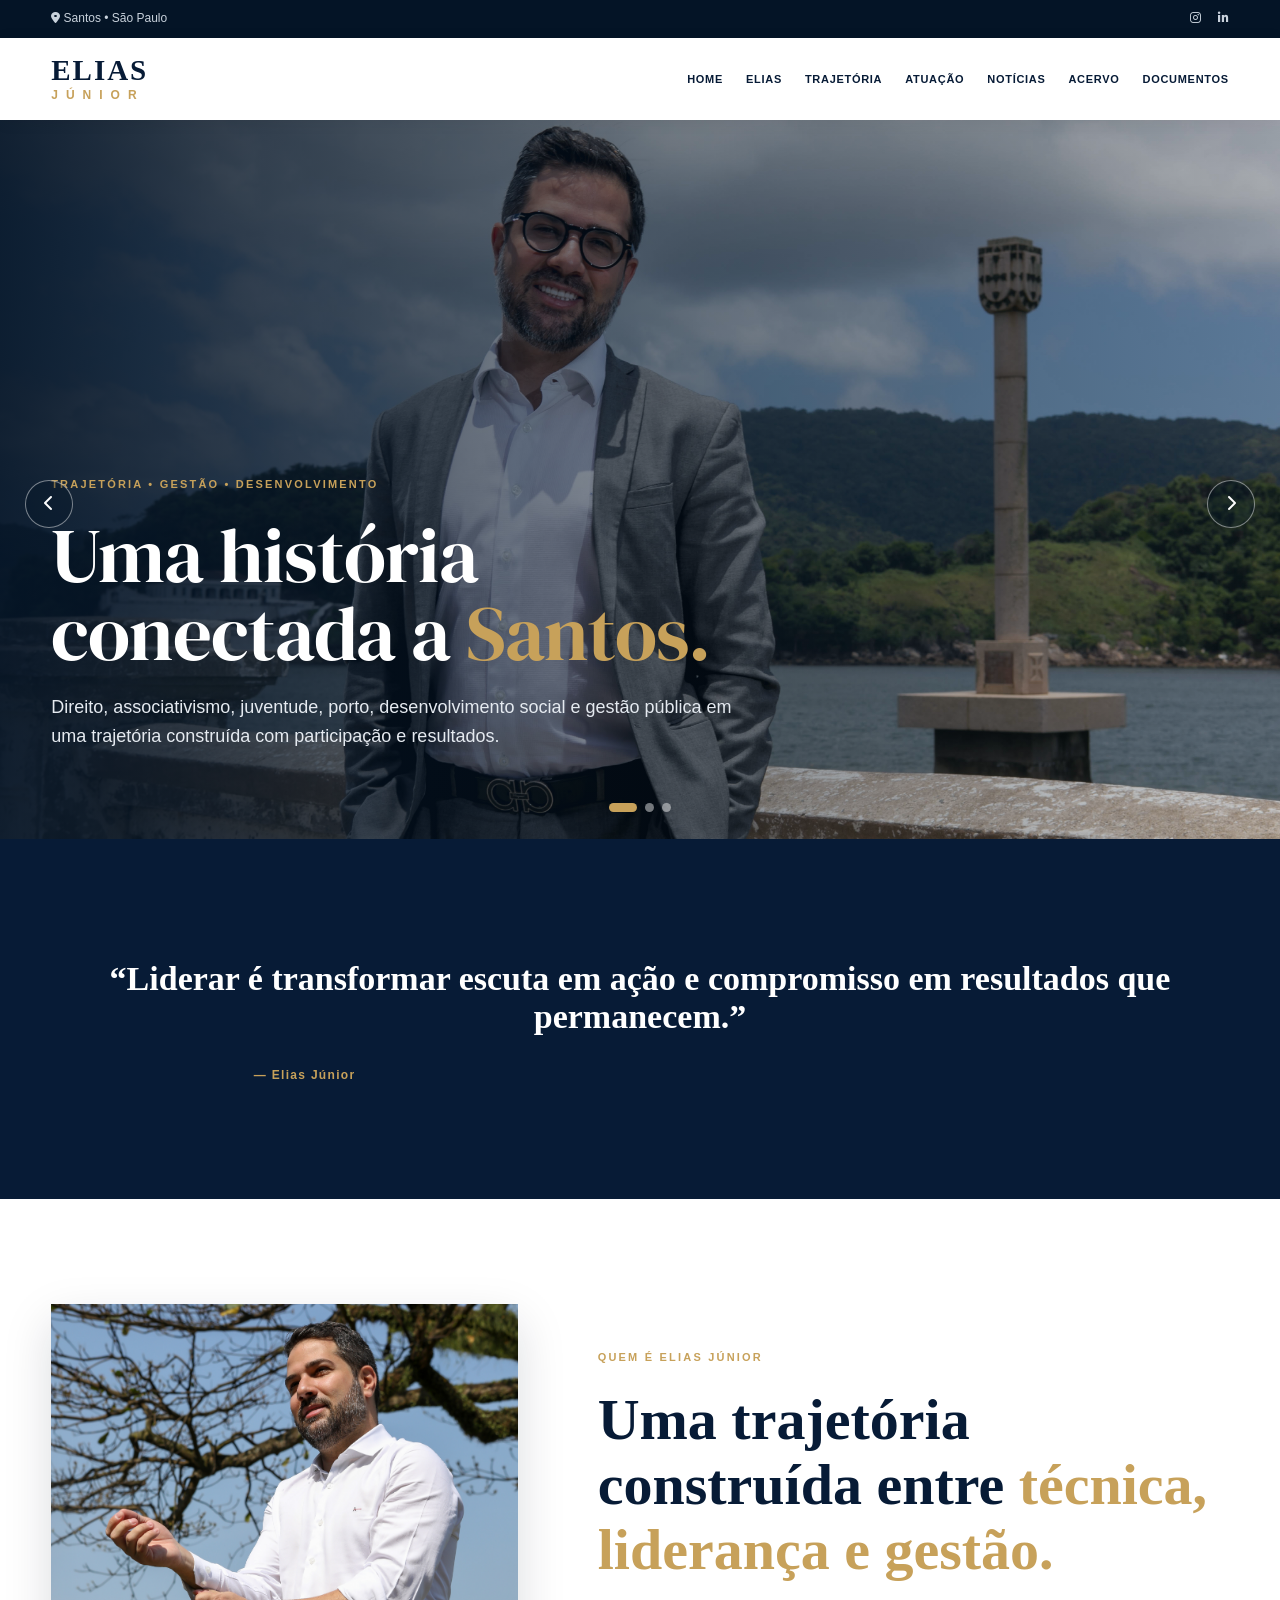
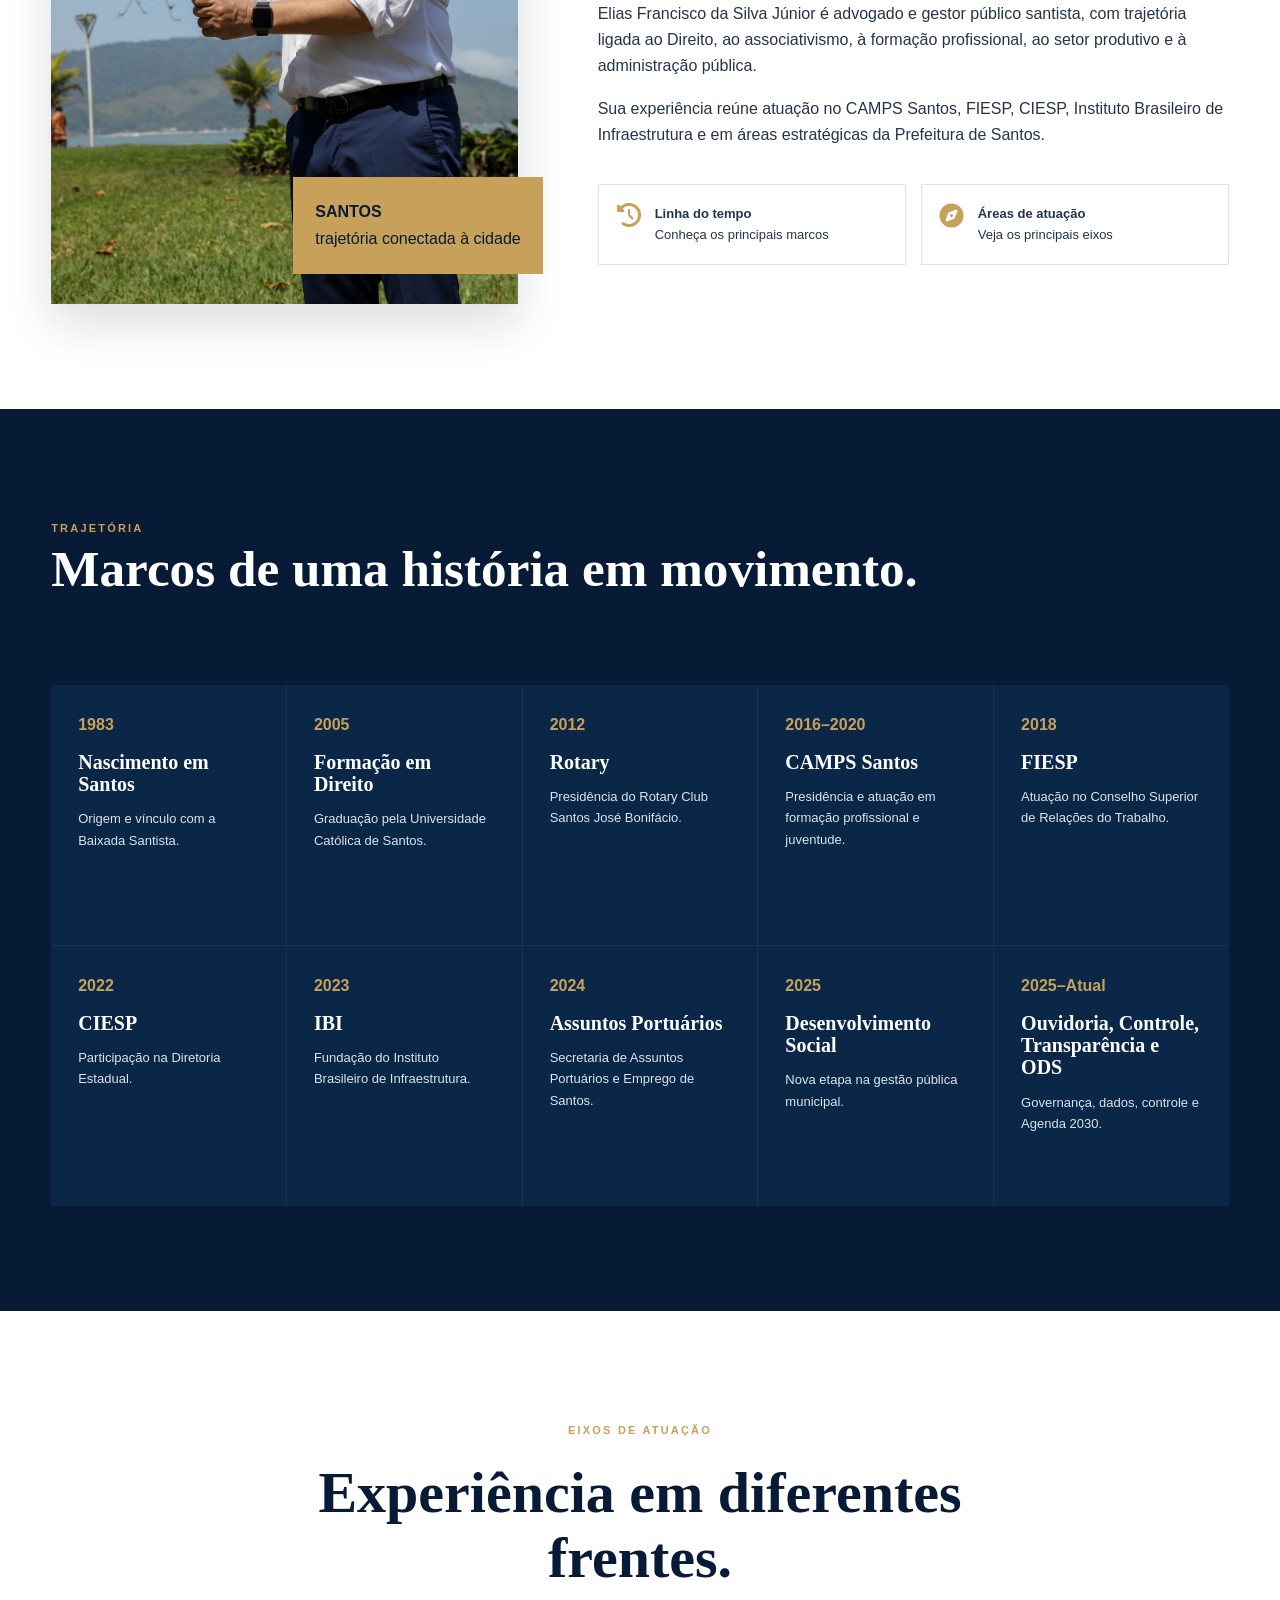
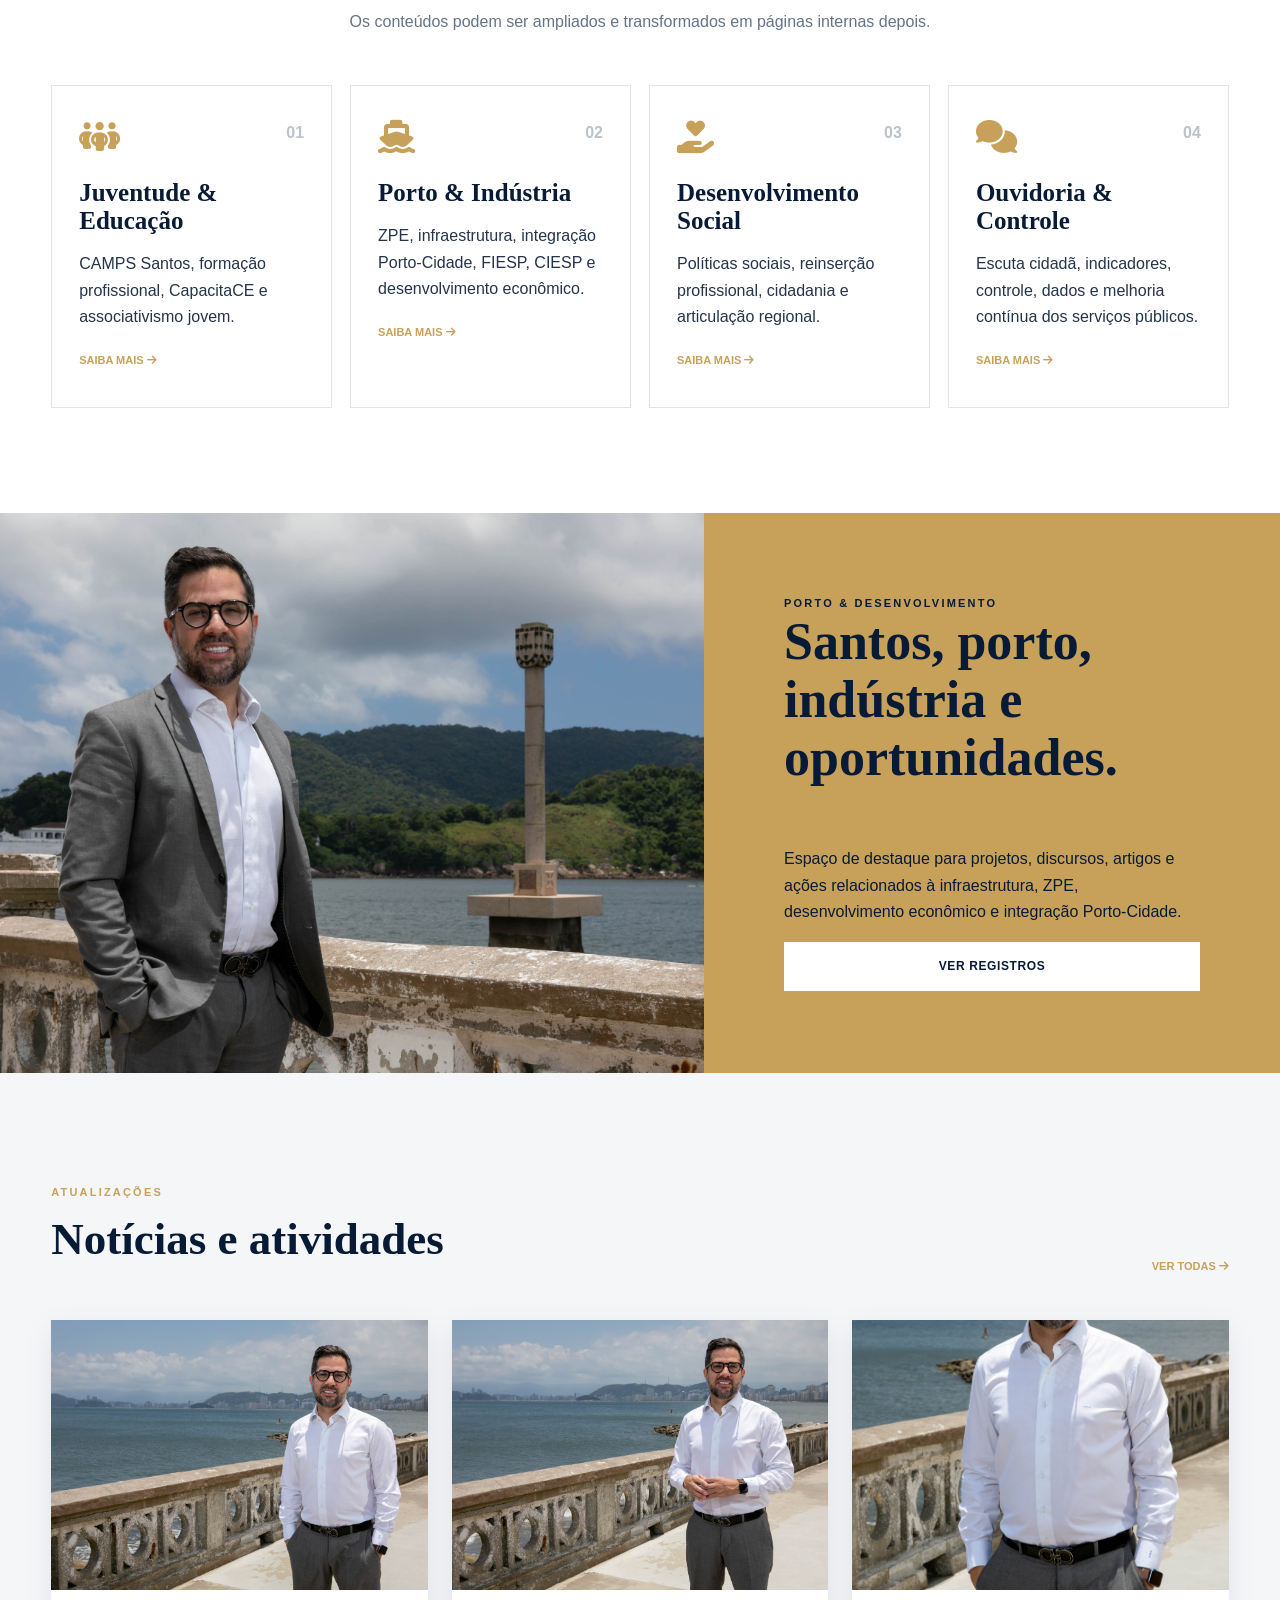
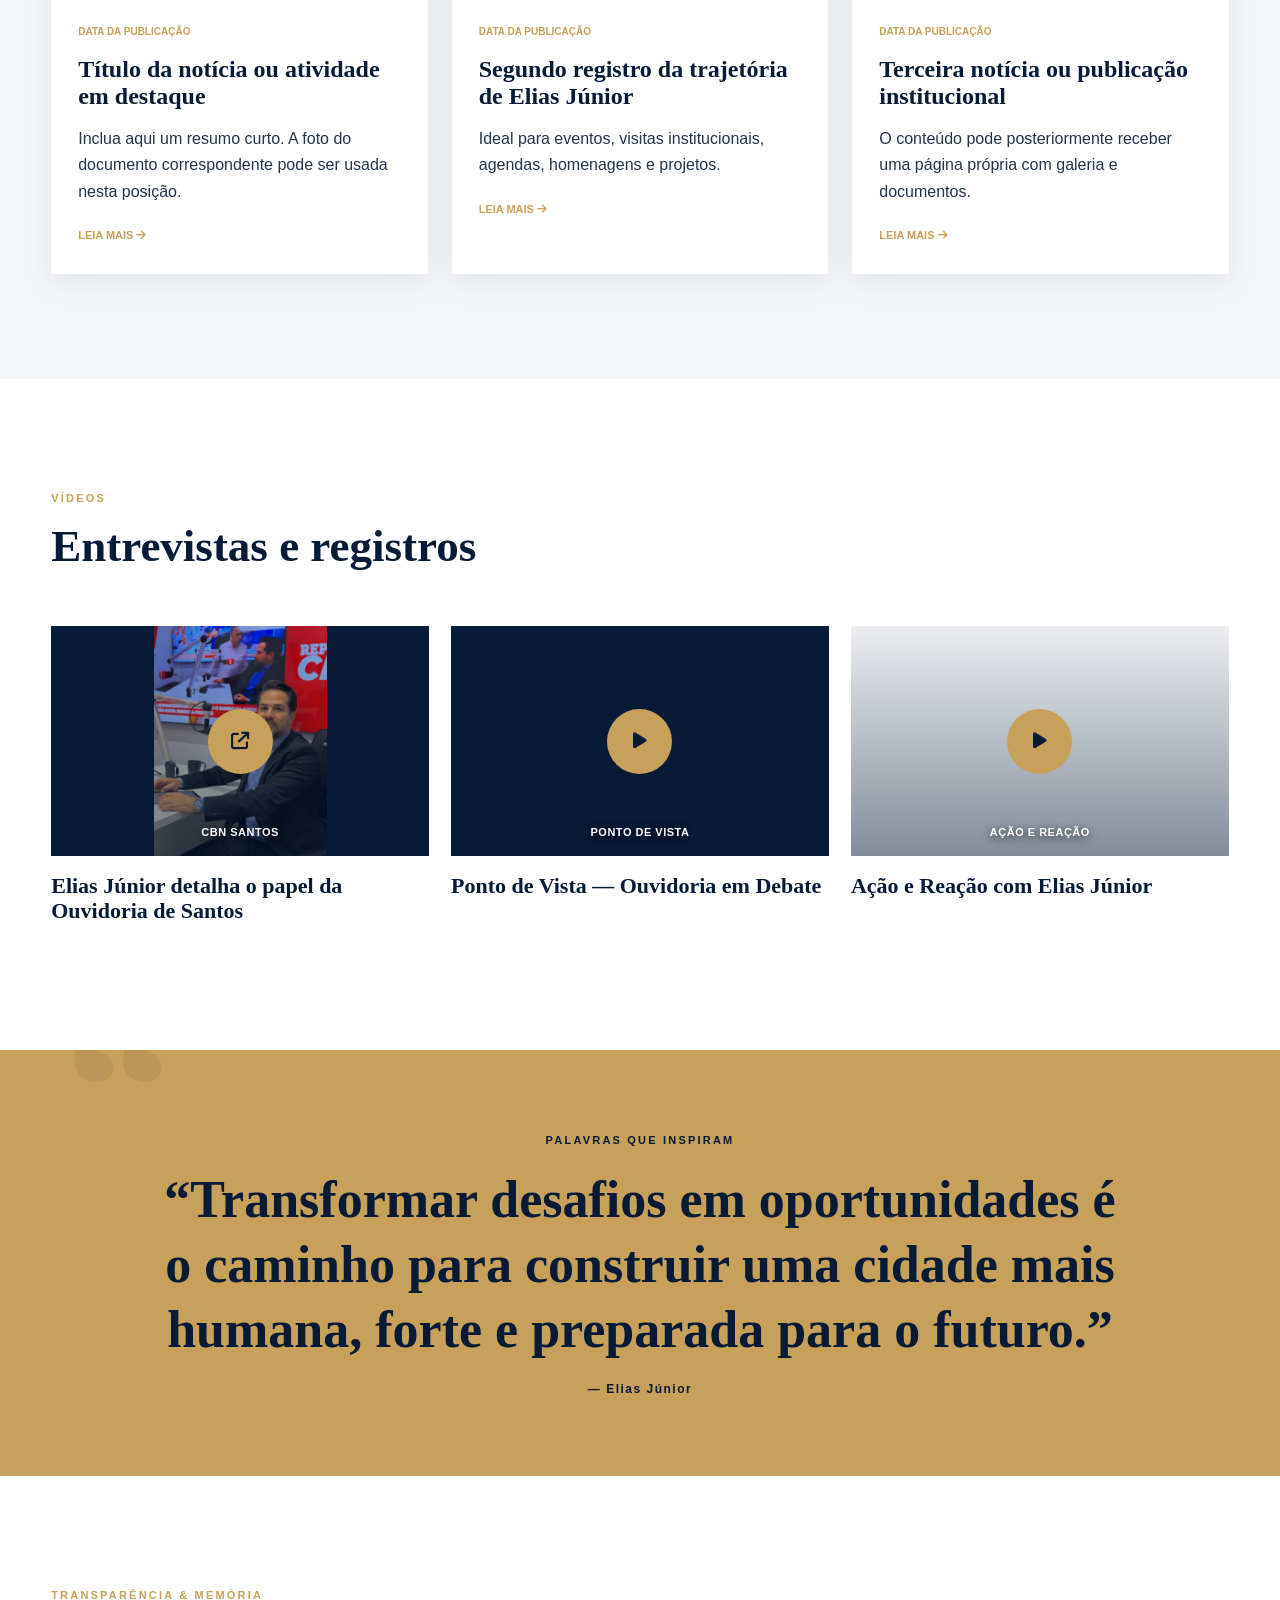
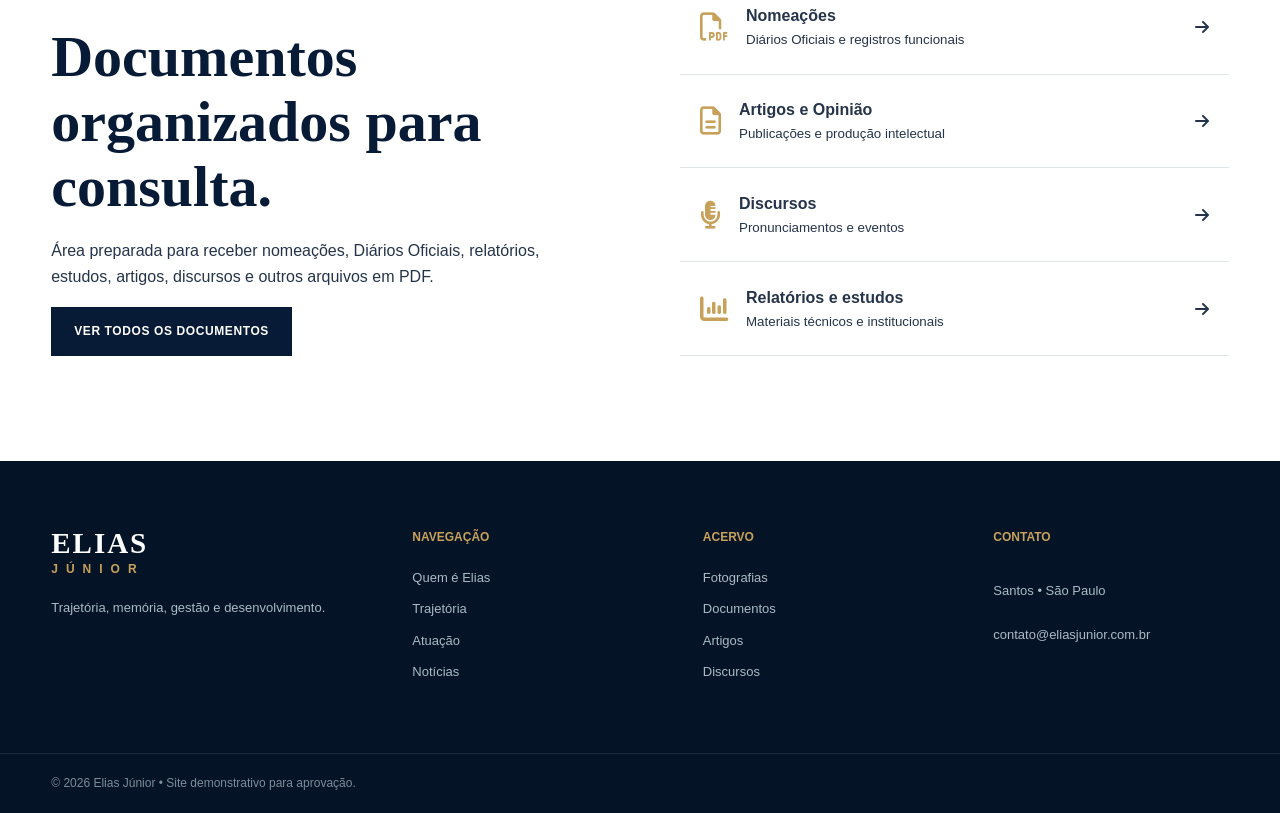
==== commit d4c51a13: "Remove Acervo Digital da página inicial" ====
--- a/index.html
+++ b/index.html
@@ -3,14 +3,14 @@
 <head>
   <meta charset="UTF-8">
   <meta name="viewport" content="width=device-width, initial-scale=1.0">
-  <meta name="site-version" content="2026-08-21-eixos-reordenados">
+  <meta name="site-version" content="2026-08-21-sem-acervo-home">
   <meta name="description" content="Acervo institucional de Elias Júnior: trajetória, atuação, notícias, documentos e registros em imagens.">
   <title>Elias Júnior | Trajetória e Acervo</title>
   <link rel="preconnect" href="https://fonts.googleapis.com">
   <link rel="preconnect" href="https://fonts.gstatic.com" crossorigin>
-  <link href="https://fonts.googleapis.com/css2?family=Montserrat:wght@400;500;600;700;800&family=Roboto+Slab:wght@500;600;700&display=swap" rel="stylesheet">
+  <link href="https://fonts.googleapis.com/css2?family=DM+Serif+Display&family=Montserrat:wght@400;500;600;700;800&family=Roboto+Slab:wght@500;600;700&display=swap" rel="stylesheet">
   <link rel="stylesheet" href="https://cdnjs.cloudflare.com/ajax/libs/font-awesome/6.6.0/css/all.min.css">
-  <link rel="stylesheet" href="style.css?v=20260821-popup-trajetoria">
+  <link rel="stylesheet" href="style.css?v=20260821-dm-serif-display">
 </head>
 <body>
   <header class="topbar">
@@ -98,26 +98,18 @@
     </div></div></section>
 
     <section class="section areas" id="atuacao"><div class="container"><div class="section-heading centered"><span class="section-kicker">EIXOS DE ATUAÇÃO</span><h2>Experiência em diferentes frentes.</h2><p>Os conteúdos podem ser ampliados e transformados em páginas internas depois.</p></div><div class="area-grid">
-      <article class="area-card"><i class="fa-solid fa-people-group"></i><span>01</span><h3>Juventude & Educação</h3><p>CAMPS Santos, formação profissional, CapacitaCE e associativismo jovem.</p><a href="#acervo">SAIBA MAIS <i class="fa-solid fa-arrow-right"></i></a></article>
+      <article class="area-card"><i class="fa-solid fa-people-group"></i><span>01</span><h3>Juventude & Educação</h3><p>CAMPS Santos, formação profissional, CapacitaCE e associativismo jovem.</p><a href="acervo.html">SAIBA MAIS <i class="fa-solid fa-arrow-right"></i></a></article>
       <article class="area-card"><i class="fa-solid fa-ship"></i><span>02</span><h3>Porto & Indústria</h3><p>ZPE, infraestrutura, integração Porto-Cidade, FIESP, CIESP e desenvolvimento econômico.</p><a href="#destaque">SAIBA MAIS <i class="fa-solid fa-arrow-right"></i></a></article>
       <article class="area-card"><i class="fa-solid fa-hand-holding-heart"></i><span>03</span><h3>Desenvolvimento Social</h3><p>Políticas sociais, reinserção profissional, cidadania e articulação regional.</p><a href="#noticias">SAIBA MAIS <i class="fa-solid fa-arrow-right"></i></a></article>
       <article class="area-card"><i class="fa-solid fa-comments"></i><span>04</span><h3>Ouvidoria & Controle</h3><p>Escuta cidadã, indicadores, controle, dados e melhoria contínua dos serviços públicos.</p><a href="#transparencia">SAIBA MAIS <i class="fa-solid fa-arrow-right"></i></a></article>
     </div></div></section>
 
-    <section class="feature-banner" id="destaque"><div class="feature-photo"><div class="photo-slot wide dark-slot has-image" data-label="FOTO PORTO / EVENTO" style="background-image:url('assets/destaque-porto.jpg')"></div></div><div class="feature-copy"><span class="section-kicker light">PORTO & DESENVOLVIMENTO</span><h2>Santos, porto, indústria e oportunidades.</h2><p>Espaço de destaque para projetos, discursos, artigos e ações relacionados à infraestrutura, ZPE, desenvolvimento econômico e integração Porto-Cidade.</p><a href="#acervo" class="btn btn-light">VER REGISTROS</a></div></section>
+    <section class="feature-banner" id="destaque"><div class="feature-photo"><div class="photo-slot wide dark-slot has-image" data-label="FOTO PORTO / EVENTO" style="background-image:url('assets/destaque-porto.jpg')"></div></div><div class="feature-copy"><span class="section-kicker light">PORTO & DESENVOLVIMENTO</span><h2>Santos, porto, indústria e oportunidades.</h2><p>Espaço de destaque para projetos, discursos, artigos e ações relacionados à infraestrutura, ZPE, desenvolvimento econômico e integração Porto-Cidade.</p><a href="acervo.html" class="btn btn-light">VER REGISTROS</a></div></section>
 
     <section class="section news" id="noticias"><div class="container"><div class="title-row dark-row"><div><span class="section-kicker">ATUALIZAÇÕES</span><h2>Notícias e atividades</h2></div><a href="noticias.html" class="section-link">VER TODAS <i class="fa-solid fa-arrow-right"></i></a></div><div class="news-grid">
       <article class="news-card"><div class="photo-slot news-photo has-image" style="background-image:url('assets/noticia-1.jpg')"></div><div class="news-body"><span class="news-date">DATA DA PUBLICAÇÃO</span><h3>Título da notícia ou atividade em destaque</h3><p>Inclua aqui um resumo curto. A foto do documento correspondente pode ser usada nesta posição.</p><a href="#">LEIA MAIS <i class="fa-solid fa-arrow-right"></i></a></div></article>
       <article class="news-card"><div class="photo-slot news-photo has-image" style="background-image:url('assets/noticia-2.jpg')"></div><div class="news-body"><span class="news-date">DATA DA PUBLICAÇÃO</span><h3>Segundo registro da trajetória de Elias Júnior</h3><p>Ideal para eventos, visitas institucionais, agendas, homenagens e projetos.</p><a href="#">LEIA MAIS <i class="fa-solid fa-arrow-right"></i></a></div></article>
       <article class="news-card"><div class="photo-slot news-photo has-image" style="background-image:url('assets/noticia-3.jpg')"></div><div class="news-body"><span class="news-date">DATA DA PUBLICAÇÃO</span><h3>Terceira notícia ou publicação institucional</h3><p>O conteúdo pode posteriormente receber uma página própria com galeria e documentos.</p><a href="#">LEIA MAIS <i class="fa-solid fa-arrow-right"></i></a></div></article>
-    </div></div></section>
-
-    <section class="section archive" id="acervo"><div class="container"><div class="section-heading centered"><span class="section-kicker light">ACERVO DIGITAL</span><h2 class="light-title">Uma trajetória registrada em imagens.</h2><p class="light-text">Este espaço reúne registros que ajudam a preservar momentos, encontros e experiências construídas ao longo de uma trajetória marcada pelo diálogo, pela participação e pelo compromisso com o desenvolvimento.</p></div><div class="archive-filters" id="archiveFilters"><button class="active" data-filter="all">TODOS</button><button data-filter="feitos">FEITOS</button><button data-filter="camps">CAMPS</button><button data-filter="porto">PORTO</button><button data-filter="social">SOCIAL</button><button data-filter="ouvidoria">OUVIDORIA</button></div><div class="archive-grid">
-      <button class="archive-item large" data-category="porto" data-image="fotoporto.JPG"><div class="photo-slot archive-photo has-image" style="background-image:url('fotoporto.JPG')"></div><div class="archive-caption"><strong>Porto & Indústria</strong><small>Fortalecimento da vocação portuária e do desenvolvimento econômico de Santos.</small></div></button>
-      <button class="archive-item" data-category="camps" data-image="fotocamps.jpeg"><div class="photo-slot archive-photo has-image" style="background-image:url('fotocamps.jpeg')"></div><div class="archive-caption"><strong>CAMPS Santos</strong><small>Apoio à formação de jovens e à criação de novas oportunidades na cidade.</small></div></button>
-      <button class="archive-item" data-category="social" data-image="fotosocial.jpeg"><div class="photo-slot archive-photo has-image" style="background-image:url('fotosocial.jpeg'); background-position:center 15%;"></div><div class="archive-caption"><strong>Desenvolvimento Social</strong><small>Compromisso com iniciativas que acolhem, protegem e transformam vidas.</small></div></button>
-      <button class="archive-item" data-category="ouvidoria" data-image="assets/hero-atual-2.jpg"><div class="photo-slot archive-photo has-image" style="background-image:url('assets/hero-atual-3.jpg')"></div><div class="archive-caption"><strong>Ouvidoria</strong><small>Atuação voltada à transparência, à eficiência e à melhoria dos serviços municipais.</small></div></button>
-      <button class="archive-item" data-category="porto" data-image="assets/elias-sobre.jpg"><div class="photo-slot archive-photo has-image" style="background-image:url('assets/destaque-porto.jpg')"></div><div class="archive-caption"><strong>Advocacia</strong><small>Defesa de projetos que modernizam Santos e impulsionam seu crescimento.</small></div></button>
     </div></div></section>
 
     <section class="section videos"><div class="container"><div class="title-row dark-row"><div><span class="section-kicker">VÍDEOS</span><h2>Entrevistas e registros</h2></div></div><div class="video-grid">
@@ -144,7 +136,6 @@
 
   <footer class="footer"><div class="container footer-grid"><div><a href="#inicio" class="brand footer-brand"><span class="brand-main">ELIAS</span><span class="brand-sub">JÚNIOR</span></a><p>Trajetória, memória, gestão e desenvolvimento.</p></div><div><h3>NAVEGAÇÃO</h3><a href="#sobre">Quem é Elias</a><a href="#trajetoria">Trajetória</a><a href="#atuacao">Atuação</a><a href="noticias.html">Notícias</a></div><div><h3>ACERVO</h3><a href="acervo.html">Fotografias</a><a href="documentos.html">Documentos</a><a href="documentos.html?categoria=artigos">Artigos</a><a href="documentos.html?categoria=discursos">Discursos</a></div><div><h3>CONTATO</h3><p>Santos • São Paulo</p><a href="mailto:contato@eliasjunior.com.br">contato@eliasjunior.com.br</a></div></div><div class="footer-bottom"><div class="container">© 2026 Elias Júnior • Site demonstrativo para aprovação.</div></div></footer>
   <button class="back-top" id="backTop"><i class="fa-solid fa-arrow-up"></i></button>
-  <div class="lightbox" id="lightbox" aria-hidden="true"><button class="lightbox-close" id="lightboxClose"><i class="fa-solid fa-xmark"></i></button><div class="lightbox-content"><div class="lightbox-image" id="lightboxImage">A FOTO APARECERÁ AQUI QUANDO O ARQUIVO FOR INSERIDO.</div></div></div>
   <script src="script.js?v=20260821-pagina-documentos"></script>
 </body>
 </html>
--- a/style.css
+++ b/style.css
@@ -1,2 +1,2 @@
-:root{--navy:#071b36;--blue:#123b64;--gold:#c7a15a;--cream:#f5f1e9;--text:#25344a;--white:#fff;--line:#dfe4e9;--shadow:0 18px 45px rgba(5,20,40,.15)}*{box-sizing:border-box}html{scroll-behavior:smooth}body{margin:0;font-family:Arial,Helvetica,sans-serif;color:var(--text);background:#fff;line-height:1.65}a{text-decoration:none;color:inherit}button{font:inherit}.container{width:min(1180px,92%);margin:auto}.topbar{background:#041426;color:#c9d2dc;font-size:12px}.topbar-inner{height:38px;display:flex;align-items:center;justify-content:space-between}.topbar-social{display:flex;gap:17px}.site-header{position:sticky;top:0;z-index:1000;background:rgba(255,255,255,.97);box-shadow:0 2px 15px rgba(0,0,0,.07)}.header-inner{height:82px;display:flex;align-items:center;justify-content:space-between}.brand{display:flex;flex-direction:column;line-height:.85}.brand-main{font-family:Georgia,serif;font-size:29px;font-weight:800;color:var(--navy);letter-spacing:2px}.brand-sub{font-size:12px;font-weight:800;color:var(--gold);letter-spacing:8px;margin-top:8px}.desktop-nav{display:flex;gap:23px}.desktop-nav a{font-size:11px;font-weight:800;letter-spacing:.7px;color:var(--navy)}.desktop-nav a:hover{color:var(--gold)}.menu-toggle{display:none;background:none;border:0;width:42px}.menu-toggle span{display:block;height:2px;background:var(--navy);margin:7px}.mobile-nav{display:none;padding:10px 4%;background:#fff}.mobile-nav.open{display:grid}.mobile-nav a{padding:12px;border-bottom:1px solid var(--line);font-weight:700}.hero{height:min(720px,80vh);min-height:570px;position:relative;overflow:hidden;background:var(--navy)}.hero-slide{position:absolute;inset:0;display:grid;align-items:center;opacity:0;visibility:hidden;transition:opacity .7s;background-image:linear-gradient(90deg,rgba(4,20,38,.92),rgba(4,20,38,.48),rgba(4,20,38,.18)),var(--bg);background-size:cover;background-position:center 20%}.hero-slide.active{opacity:1;visibility:visible}.hero-content{position:relative;color:#fff;max-width:1180px}.hero-content>*{max-width:720px}.eyebrow,.section-kicker{font-size:11px;font-weight:800;letter-spacing:2.2px;color:var(--gold)}h1,h2,h3{font-family:Georgia,"Times New Roman",serif;line-height:1.12;margin-top:0}.hero h1{font-size:clamp(44px,6vw,78px);margin:20px 0}.hero h1 strong{color:var(--gold)}.hero p{font-size:18px;color:#e5eaf0}.btn{display:inline-flex;align-items:center;justify-content:center;padding:14px 22px;font-size:12px;font-weight:800;letter-spacing:.6px;border:1px solid transparent}.btn-primary{background:var(--gold);color:var(--navy)}.btn-outline{border-color:#fff;color:#fff}.btn-light{background:#fff;color:var(--navy)}.btn-dark{background:var(--navy);color:#fff}.slider-arrow{position:absolute;top:50%;z-index:5;border:1px solid rgba(255,255,255,.45);background:rgba(4,20,38,.35);color:#fff;width:48px;height:48px;border-radius:50%}.slider-arrow.prev{left:25px}.slider-arrow.next{right:25px}.slider-dots{position:absolute;bottom:28px;left:50%;transform:translateX(-50%);z-index:5;display:flex;gap:8px}.slider-dots button{width:9px;height:9px;border:0;border-radius:50%;background:rgba(255,255,255,.45);padding:0}.slider-dots button.active{background:var(--gold);width:28px;border-radius:8px}.quick-access{margin-top:-1px;background:var(--navy)}
+:root{--navy:#071b36;--blue:#123b64;--gold:#c7a15a;--cream:#f5f1e9;--text:#25344a;--white:#fff;--line:#dfe4e9;--shadow:0 18px 45px rgba(5,20,40,.15)}*{box-sizing:border-box}html{scroll-behavior:smooth}body{margin:0;font-family:Arial,Helvetica,sans-serif;color:var(--text);background:#fff;line-height:1.65}a{text-decoration:none;color:inherit}button{font:inherit}.container{width:min(1180px,92%);margin:auto}.topbar{background:#041426;color:#c9d2dc;font-size:12px}.topbar-inner{height:38px;display:flex;align-items:center;justify-content:space-between}.topbar-social{display:flex;gap:17px}.site-header{position:sticky;top:0;z-index:1000;background:rgba(255,255,255,.97);box-shadow:0 2px 15px rgba(0,0,0,.07)}.header-inner{height:82px;display:flex;align-items:center;justify-content:space-between}.brand{display:flex;flex-direction:column;line-height:.85}.brand-main{font-family:Georgia,serif;font-size:29px;font-weight:800;color:var(--navy);letter-spacing:2px}.brand-sub{font-size:12px;font-weight:800;color:var(--gold);letter-spacing:8px;margin-top:8px}.desktop-nav{display:flex;gap:23px}.desktop-nav a{font-size:11px;font-weight:800;letter-spacing:.7px;color:var(--navy)}.desktop-nav a:hover{color:var(--gold)}.menu-toggle{display:none;background:none;border:0;width:42px}.menu-toggle span{display:block;height:2px;background:var(--navy);margin:7px}.mobile-nav{display:none;padding:10px 4%;background:#fff}.mobile-nav.open{display:grid}.mobile-nav a{padding:12px;border-bottom:1px solid var(--line);font-weight:700}.hero{height:min(720px,80vh);min-height:570px;position:relative;overflow:hidden;background:var(--navy)}.hero-slide{position:absolute;inset:0;display:grid;align-items:center;opacity:0;visibility:hidden;transition:opacity .7s;background-image:linear-gradient(90deg,rgba(4,20,38,.92),rgba(4,20,38,.48),rgba(4,20,38,.18)),var(--bg);background-size:cover;background-position:center 20%}.hero-slide.active{opacity:1;visibility:visible}.hero-content{position:relative;color:#fff;max-width:1180px}.hero-content>*{max-width:720px}.eyebrow,.section-kicker{font-size:11px;font-weight:800;letter-spacing:2.2px;color:var(--gold)}h1,h2,h3{font-family:Georgia,"Times New Roman",serif;line-height:1.12;margin-top:0}.hero h1{font-family:"DM Serif Display",Georgia,"Times New Roman",serif;font-size:clamp(44px,6vw,78px);font-weight:400;line-height:1.02;letter-spacing:-1px;margin:20px 0}.hero h1 strong{color:var(--gold);font-weight:400}.hero p{font-size:18px;color:#e5eaf0}.btn{display:inline-flex;align-items:center;justify-content:center;padding:14px 22px;font-size:12px;font-weight:800;letter-spacing:.6px;border:1px solid transparent}.btn-primary{background:var(--gold);color:var(--navy)}.btn-outline{border-color:#fff;color:#fff}.btn-light{background:#fff;color:var(--navy)}.btn-dark{background:var(--navy);color:#fff}.slider-arrow{position:absolute;top:50%;z-index:5;border:1px solid rgba(255,255,255,.45);background:rgba(4,20,38,.35);color:#fff;width:48px;height:48px;border-radius:50%}.slider-arrow.prev{left:25px}.slider-arrow.next{right:25px}.slider-dots{position:absolute;bottom:28px;left:50%;transform:translateX(-50%);z-index:5;display:flex;gap:8px}.slider-dots button{width:9px;height:9px;border:0;border-radius:50%;background:rgba(255,255,255,.45);padding:0}.slider-dots button.active{background:var(--gold);width:28px;border-radius:8px}.quick-access{margin-top:-1px;background:var(--navy)}
 .quick-access .container{width:100%;max-width:none}.quick-grid{display:grid;grid-template-columns:1fr}.quick-card{padding:42px 55px;position:relative;color:#fff}.quick-dark{background:var(--navy)}.quick-quote{background:var(--navy);text-align:center;padding:86px 7%;min-height:360px;display:flex;flex-direction:column;justify-content:center}.quick-quote h2{font-size:clamp(32px,3.6vw,52px);max-width:1120px;margin:0 auto}.quick-quote-author{margin:22px 0 0;font-size:12px;font-weight:800;letter-spacing:1.3px;color:var(--gold)}.quick-icon{font-size:32px}.quick-card span{font-size:10px;letter-spacing:2px;font-weight:800}.quick-card h2{font-size:34px;margin:8px 0}.quick-card p{max-width:430px}.quick-card>strong{font-size:11px}.section{padding:105px 0}.about-grid{display:grid;grid-template-columns:.85fr 1.15fr;gap:80px;align-items:center}.photo-slot{background:#c9d0d7 center/cover no-repeat}.portrait{min-height:600px;box-shadow:var(--shadow)}.about-media{position:relative}.about-badge{position:absolute;right:-25px;bottom:30px;background:var(--gold);padding:22px;color:var(--navy);display:grid}.about-copy h2,.section-heading h2,.documents h2{font-size:clamp(36px,5vw,58px);color:var(--navy);margin:18px 0}.about-copy h2 em{color:var(--gold);font-style:normal}.about-links{display:grid;grid-template-columns:1fr 1fr;gap:15px;margin-top:35px}.about-links a{border:1px solid var(--line);padding:18px;display:flex;gap:14px}.about-links i{color:var(--gold);font-size:24px}.about-links span{display:grid;font-size:13px}.timeline-section,.archive{background:var(--navy);color:#dbe3ec}.archive .section-kicker{font-size:15px;letter-spacing:3px}.title-row{display:flex;align-items:end;justify-content:space-between;gap:30px;margin-bottom:45px}.title-row>p{max-width:440px}.light-title{color:#fff;font-size:clamp(35px,4vw,52px)}.timeline-horizontal{display:grid;grid-template-columns:repeat(5,1fr);gap:1px;background:rgba(255,255,255,.1)}.timeline-item{position:relative;min-height:260px;padding:27px;background:#0b2748;overflow:hidden;outline:0;transition:transform .28s ease,box-shadow .28s ease;z-index:1}.timeline-item:hover,.timeline-item:focus-visible{transform:translateY(-7px) scale(1.025);box-shadow:0 20px 42px rgba(0,0,0,.35);z-index:5}.timeline-summary{transition:opacity .22s ease,transform .28s ease}.timeline-item:hover .timeline-summary,.timeline-item:focus-visible .timeline-summary{opacity:0;transform:scale(.96)}.timeline-date{color:var(--gold);font-weight:800}.timeline-horizontal h3{color:#fff;font-size:20px;margin:12px 0}.timeline-horizontal p{font-size:13px}.timeline-popup{position:absolute;inset:0;padding:18px;background:#0d2d51;border:1px solid rgba(199,161,90,.75);display:grid;grid-template-rows:118px 1fr;gap:15px;opacity:0;visibility:hidden;transform:translateY(14px) scale(.94);transition:opacity .25s ease,transform .3s ease,visibility .25s;pointer-events:none}.timeline-item:hover .timeline-popup,.timeline-item:focus-visible .timeline-popup{opacity:1;visibility:visible;transform:none}.timeline-popup-photo{border:1px dashed rgba(255,255,255,.35);background:rgba(255,255,255,.035);display:grid;place-items:center;align-content:center;gap:7px;color:#9fb0c2}.timeline-popup-photo i{font-size:27px;color:var(--gold)}.timeline-popup-photo span{font-size:9px;font-weight:800;letter-spacing:1.2px}.timeline-popup-content{display:flex;flex-direction:column;justify-content:center}.timeline-popup-content small{color:var(--gold);font-size:9px;font-weight:800;letter-spacing:1.25px;margin-bottom:7px}.timeline-popup-content strong{color:#fff;font:600 14px/1.4 Arial,Helvetica,sans-serif}.section-heading{text-align:center;max-width:770px;margin:0 auto 50px}.section-heading p{color:#667386}.area-grid{display:grid;grid-template-columns:repeat(4,1fr);gap:18px}.area-card{border:1px solid var(--line);padding:34px 27px;position:relative;transition:.25s}.area-card:hover{transform:translateY(-7px);box-shadow:var(--shadow)}.area-card>i{font-size:33px;color:var(--gold)}.area-card>span{float:right;color:#bbc2c9;font-weight:800}.area-card h3{font-size:25px;color:var(--navy);margin:22px 0 12px}.area-card a{color:var(--gold);font-size:11px;font-weight:800}.feature-banner{display:grid;grid-template-columns:1.1fr .9fr;min-height:560px}.feature-photo,.wide{height:100%;min-height:560px}.feature-copy{background:var(--gold);padding:80px;display:flex;flex-direction:column;justify-content:center;color:var(--navy)}.feature-copy .section-kicker{color:var(--navy)}.feature-copy h2{font-size:52px}.news{background:#f4f6f8}.dark-row h2{font-size:45px;color:var(--navy);margin:10px 0}.section-link{font-size:11px;font-weight:800;color:var(--gold)}.news-grid{display:grid;grid-template-columns:repeat(3,1fr);gap:24px}.news-card{background:#fff;box-shadow:0 8px 28px rgba(8,25,45,.08)}.news-photo{height:270px}.news-body{padding:27px}.news-date{font-size:10px;color:var(--gold);font-weight:800}.news-body h3{color:var(--navy);font-size:24px;margin:13px 0}.news-body a{font-size:11px;font-weight:800;color:var(--gold)}.archive .section-heading p,.light-text{color:#c5d0dc}.archive-filters{display:flex;justify-content:center;gap:10px;flex-wrap:wrap;margin-bottom:35px}.archive-filters button{border:1px solid rgba(255,255,255,.25);background:transparent;color:#fff;padding:10px 18px;font-size:10px;font-weight:800}.archive-filters button.active{background:var(--gold);color:var(--navy);border-color:var(--gold)}.archive-grid{display:grid;grid-template-columns:repeat(3,1fr);grid-auto-rows:260px;gap:12px}.archive-item{border:0;padding:0;position:relative;overflow:hidden;cursor:pointer}.archive-item.large{grid-row:span 2}.archive-photo{height:100%;transition:.4s}.archive-item:hover .archive-photo{transform:scale(1.05)}.archive-caption{position:absolute;inset:auto 0 0;padding:45px 20px 18px;text-align:left;color:#fff;background:linear-gradient(transparent,rgba(0,0,0,.85));display:grid}.archive-caption small{opacity:.75}.archive-item.hidden{display:none}.video-grid{display:grid;grid-template-columns:repeat(3,1fr);gap:22px}.video-thumb{height:230px;display:grid;place-items:center;background:linear-gradient(135deg,#8e99a4,#d4d7da);position:relative}.video-thumb{color:#fff;overflow:hidden;transition:.25s}.video-thumb:hover{transform:translateY(-4px);box-shadow:var(--shadow)}.video-thumb .video-play{width:65px;height:65px;border-radius:50%;background:var(--gold);color:var(--navy);display:grid;place-items:center;position:static;font-size:18px;transition:.25s}.video-thumb:hover .video-play{transform:scale(1.08)}.video-thumb .video-label{position:absolute;bottom:15px;font-size:11px;font-weight:800;letter-spacing:.5px;color:#fff;text-shadow:0 2px 8px rgba(0,0,0,.8)}.video-card h3{font-size:22px;margin-top:18px;color:var(--navy)}.motivational-quote{background:var(--gold);padding:76px 0;color:var(--navy);text-align:center;position:relative;overflow:hidden}.motivational-quote::before{content:"“";position:absolute;top:-72px;left:5%;font:700 220px Georgia,serif;color:rgba(7,27,54,.07);line-height:1}.quote-content{position:relative;max-width:960px}.quote-kicker{font-size:11px;font-weight:800;letter-spacing:2.2px;color:var(--navy)}.quote-content blockquote{margin:14px 0 0}.quote-content p{margin:0;font:600 clamp(30px,4.2vw,52px)/1.25 Georgia,"Times New Roman",serif}.quote-content footer{margin-top:18px;font-size:12px;font-weight:800;letter-spacing:1.5px;color:var(--navy)}.documents-grid{display:grid;grid-template-columns:1fr 1fr;gap:80px}.document-list{display:grid}.document-list a{display:flex;align-items:center;gap:18px;border-bottom:1px solid var(--line);padding:20px}.document-list>a>i:first-child{font-size:28px;color:var(--gold)}.document-list span{display:grid;flex:1}.footer{background:#041426;color:#fff}.footer-grid{display:grid;grid-template-columns:1.3fr 1fr 1fr 1fr;gap:55px;padding:70px 0}.footer .brand-main{color:#fff}.footer-grid>div{display:flex;flex-direction:column;align-items:flex-start;gap:10px}.footer-grid h3{font-size:12px;color:var(--gold);font-family:Arial}.footer-grid a,.footer-grid p{color:#aeb9c5;font-size:13px}.footer-social{display:flex!important;flex-direction:row!important}.footer-bottom{border-top:1px solid rgba(255,255,255,.1);padding:20px 0;color:#7e8c9b;font-size:12px}.back-top{position:fixed;right:25px;bottom:25px;width:47px;height:47px;border:0;background:var(--gold);color:var(--navy);z-index:900;opacity:0;pointer-events:none;transition:.2s}.back-top.show{opacity:1;pointer-events:auto}.lightbox{position:fixed;inset:0;background:rgba(0,0,0,.92);z-index:2000;display:none;place-items:center;padding:5%}.lightbox.open{display:grid}.lightbox-close{position:absolute;right:25px;top:25px;border:0;background:none;color:#fff;font-size:32px}.lightbox-content{width:min(1100px,95%);height:min(760px,82vh)}.lightbox-image{width:100%;height:100%;background:center/contain no-repeat;color:transparent}.desktop-nav a.active{color:var(--gold)}.mobile-nav a.active{color:var(--gold)}.internal-hero{position:relative;background:linear-gradient(115deg,#041426,#0b3158);padding:110px 0 95px;color:#fff;border-bottom:5px solid var(--gold);overflow:hidden}.internal-hero::after{content:"";position:absolute;width:420px;height:420px;border:1px solid rgba(199,161,90,.18);border-radius:50%;right:-100px;top:-210px}.internal-hero .container{position:relative;z-index:1}.internal-hero h1{font-size:clamp(45px,6vw,76px);max-width:900px;margin:18px 0 22px}.internal-hero p{max-width:760px;color:#d6e0ea;font-size:18px}.internal-content{background:#f4f6f8}.internal-heading{display:grid;grid-template-columns:1fr .75fr;gap:60px;align-items:end;margin-bottom:35px}.internal-heading h2{font-size:clamp(38px,5vw,58px);color:var(--navy);margin:12px 0 0}.internal-heading>p{color:#667386;margin:0}.content-filters{display:flex;gap:9px;flex-wrap:wrap;margin-bottom:35px}.content-filters span{border:1px solid #cfd6dd;padding:10px 16px;font-size:10px;font-weight:800;color:#667386}.content-filters span.active{background:var(--navy);border-color:var(--navy);color:#fff}.internal-news-grid{row-gap:28px}.content-photo-placeholder{display:grid;place-items:center;background:linear-gradient(135deg,#102f52,#59718a);color:rgba(255,255,255,.75);font-size:52px}.archive-page{padding-top:85px}.archive-page-grid{grid-auto-rows:320px}@media(max-width:950px){.desktop-nav{display:none}.menu-toggle{display:block}.timeline-horizontal{grid-template-columns:repeat(2,1fr)}.area-grid{grid-template-columns:repeat(2,1fr)}.about-grid{grid-template-columns:1fr}.feature-banner{grid-template-columns:1fr}.feature-copy{padding:60px 7%}.news-grid{grid-template-columns:1fr}.archive-grid{grid-template-columns:repeat(2,1fr)}.documents-grid{grid-template-columns:1fr}.footer-grid{grid-template-columns:repeat(2,1fr)}}@media(max-width:620px){.hero{min-height:650px}.hero-content{padding-top:50px}.hero p{font-size:16px}.slider-arrow{display:none}.quick-grid,.area-grid,.video-grid{grid-template-columns:1fr}.quick-card{padding:36px 7%}.quick-quote{min-height:300px;padding:56px 7%}.section{padding:75px 0}.portrait{min-height:470px}.about-badge{right:0}.about-links{grid-template-columns:1fr}.timeline-horizontal{grid-template-columns:1fr}.title-row{align-items:flex-start;flex-direction:column}.feature-photo,.wide{min-height:400px}.feature-copy h2{font-size:40px}.archive-grid{grid-template-columns:1fr;grid-auto-rows:300px}.archive-item.large{grid-row:span 1}.motivational-quote{padding:58px 0}.quote-content p{font-size:clamp(28px,9vw,40px)}.footer-grid{grid-template-columns:1fr}.topbar-inner{justify-content:center}.topbar-social{display:none}}@media(max-width:950px){.internal-heading{grid-template-columns:1fr;gap:18px}.internal-hero{padding:85px 0 75px}}@media(max-width:620px){.internal-hero{padding:70px 0 60px}.internal-hero h1{font-size:42px}.internal-hero p{font-size:16px}.archive-page-grid{grid-auto-rows:300px}}.document-library{background:#f4f6f8}.document-library-heading{margin-bottom:32px}.document-toolbar{display:flex;align-items:center;justify-content:space-between;gap:22px;margin-bottom:28px}.document-search{height:48px;min-width:290px;background:#fff;border:1px solid #d7dee5;display:flex;align-items:center;gap:12px;padding:0 16px;color:var(--gold)}.document-search input{width:100%;border:0;outline:0;background:transparent;color:var(--navy);font:inherit}.document-search input::placeholder{color:#84909d}.document-filters{display:flex;justify-content:flex-end;gap:8px;flex-wrap:wrap}.document-filters button{border:1px solid #cfd6dd;background:transparent;color:#667386;padding:11px 15px;font-size:10px;font-weight:800;cursor:pointer}.document-filters button.active{background:var(--navy);border-color:var(--navy);color:#fff}.document-library-list{display:grid;gap:12px}.document-entry{display:grid;grid-template-columns:72px minmax(0,1fr) auto;align-items:center;gap:24px;background:#fff;border:1px solid #e0e5ea;padding:24px 28px;transition:.2s}.document-entry:hover{transform:translateY(-2px);box-shadow:0 12px 28px rgba(8,25,45,.08);border-color:#cad3dc}.document-entry-icon{width:62px;height:62px;display:grid;place-items:center;background:var(--cream);color:var(--gold);font-size:27px}.document-entry-copy>span{font-size:9px;font-weight:800;letter-spacing:1.5px;color:var(--gold)}.document-entry-copy h3{font-family:Georgia,"Times New Roman",serif;font-size:24px;color:var(--navy);margin:5px 0 7px}.document-entry-copy p{margin:0;color:#667386;font-size:13px}.document-entry-meta{min-width:190px;text-align:right;display:grid;gap:6px}.document-entry-meta small{font-size:9px;font-weight:700;color:#8b96a1}.document-entry-meta strong{font-size:9px;letter-spacing:.8px;color:var(--navy);background:#eef1f4;padding:8px 10px}.document-empty{display:none;text-align:center;background:#fff;border:1px solid #e0e5ea;padding:32px;color:#667386}.document-empty.show{display:block}@media(max-width:950px){.document-toolbar{align-items:stretch;flex-direction:column}.document-search{min-width:0;width:100%}.document-filters{justify-content:flex-start}.document-entry{grid-template-columns:62px minmax(0,1fr)}.document-entry-meta{grid-column:2;text-align:left;min-width:0;display:flex;align-items:center;flex-wrap:wrap}.document-entry-meta strong{display:inline-block}}@media(max-width:620px){.document-entry{grid-template-columns:1fr;padding:22px}.document-entry-icon{width:54px;height:54px}.document-entry-meta{grid-column:1;display:grid}.document-filters button{flex:1}.document-library-heading{margin-bottom:25px}}@media(max-width:620px){.timeline-item{min-height:280px}.timeline-popup{grid-template-rows:125px 1fr}}
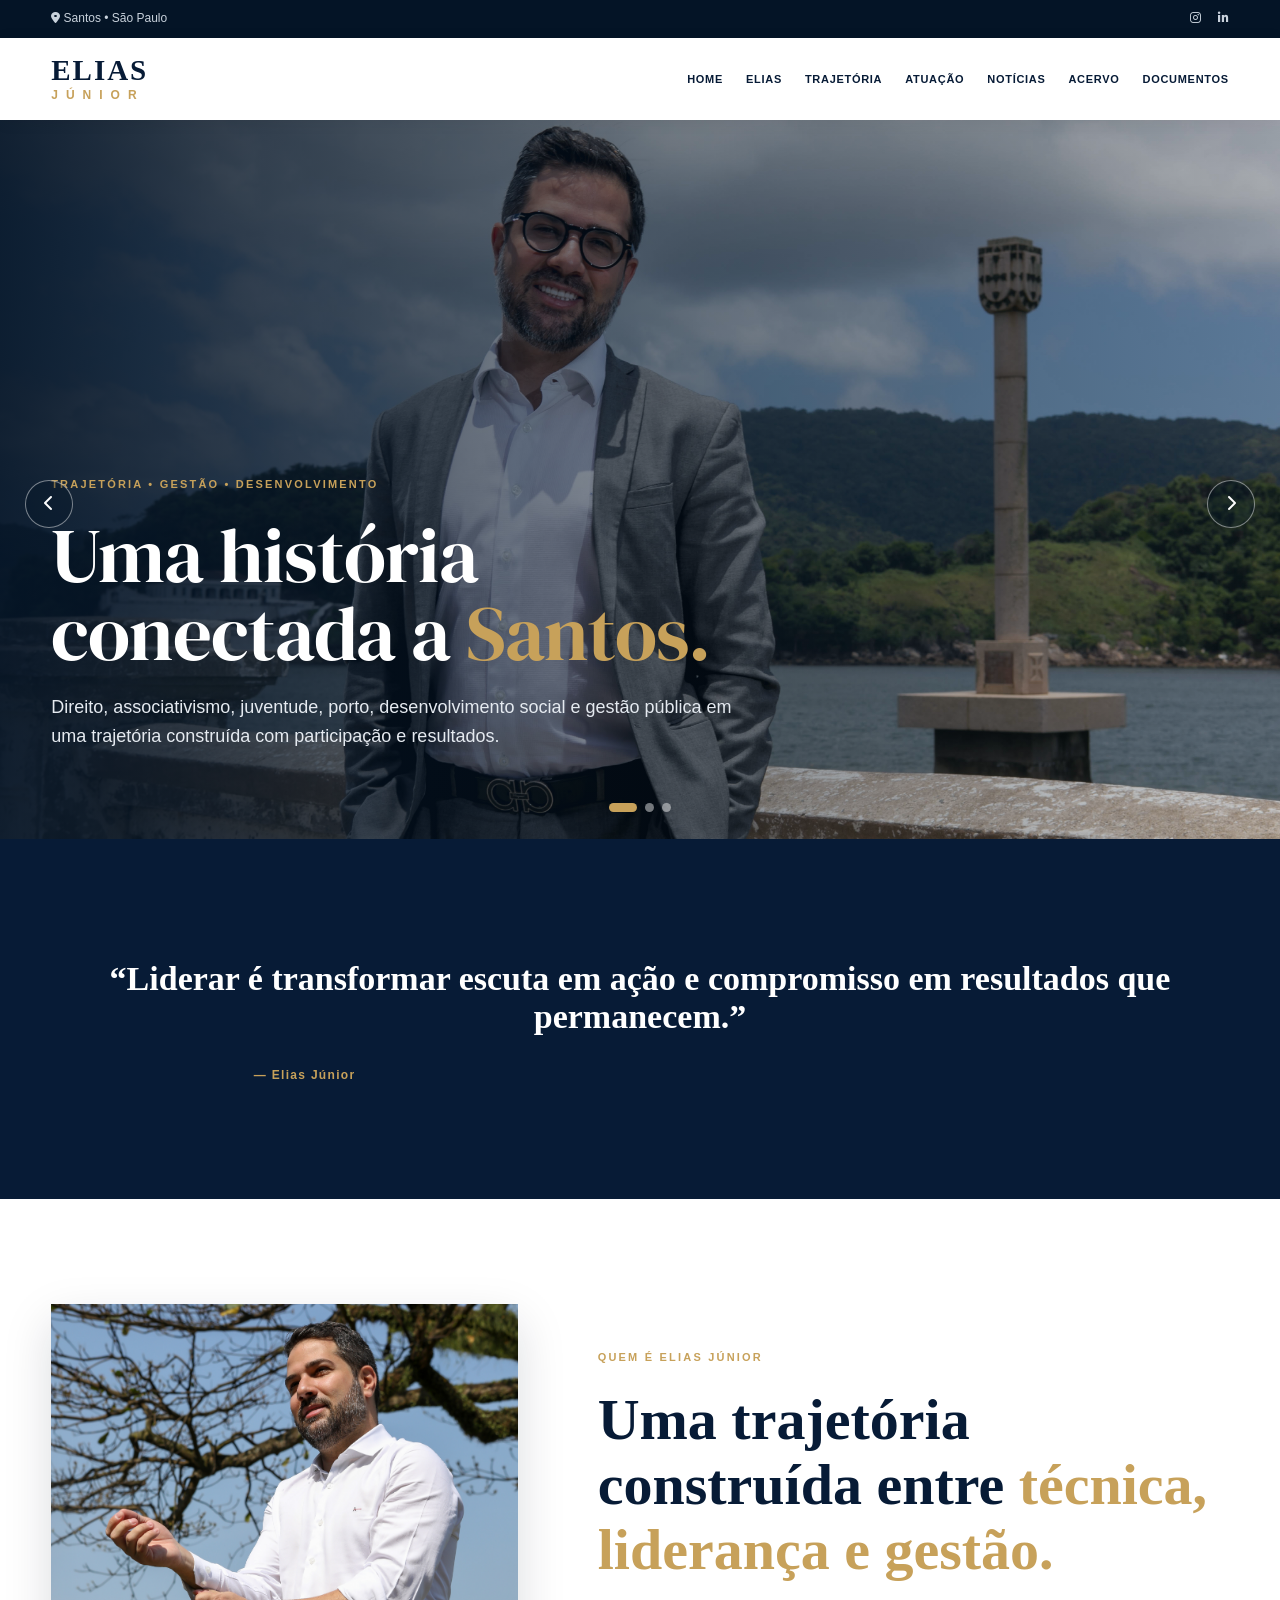
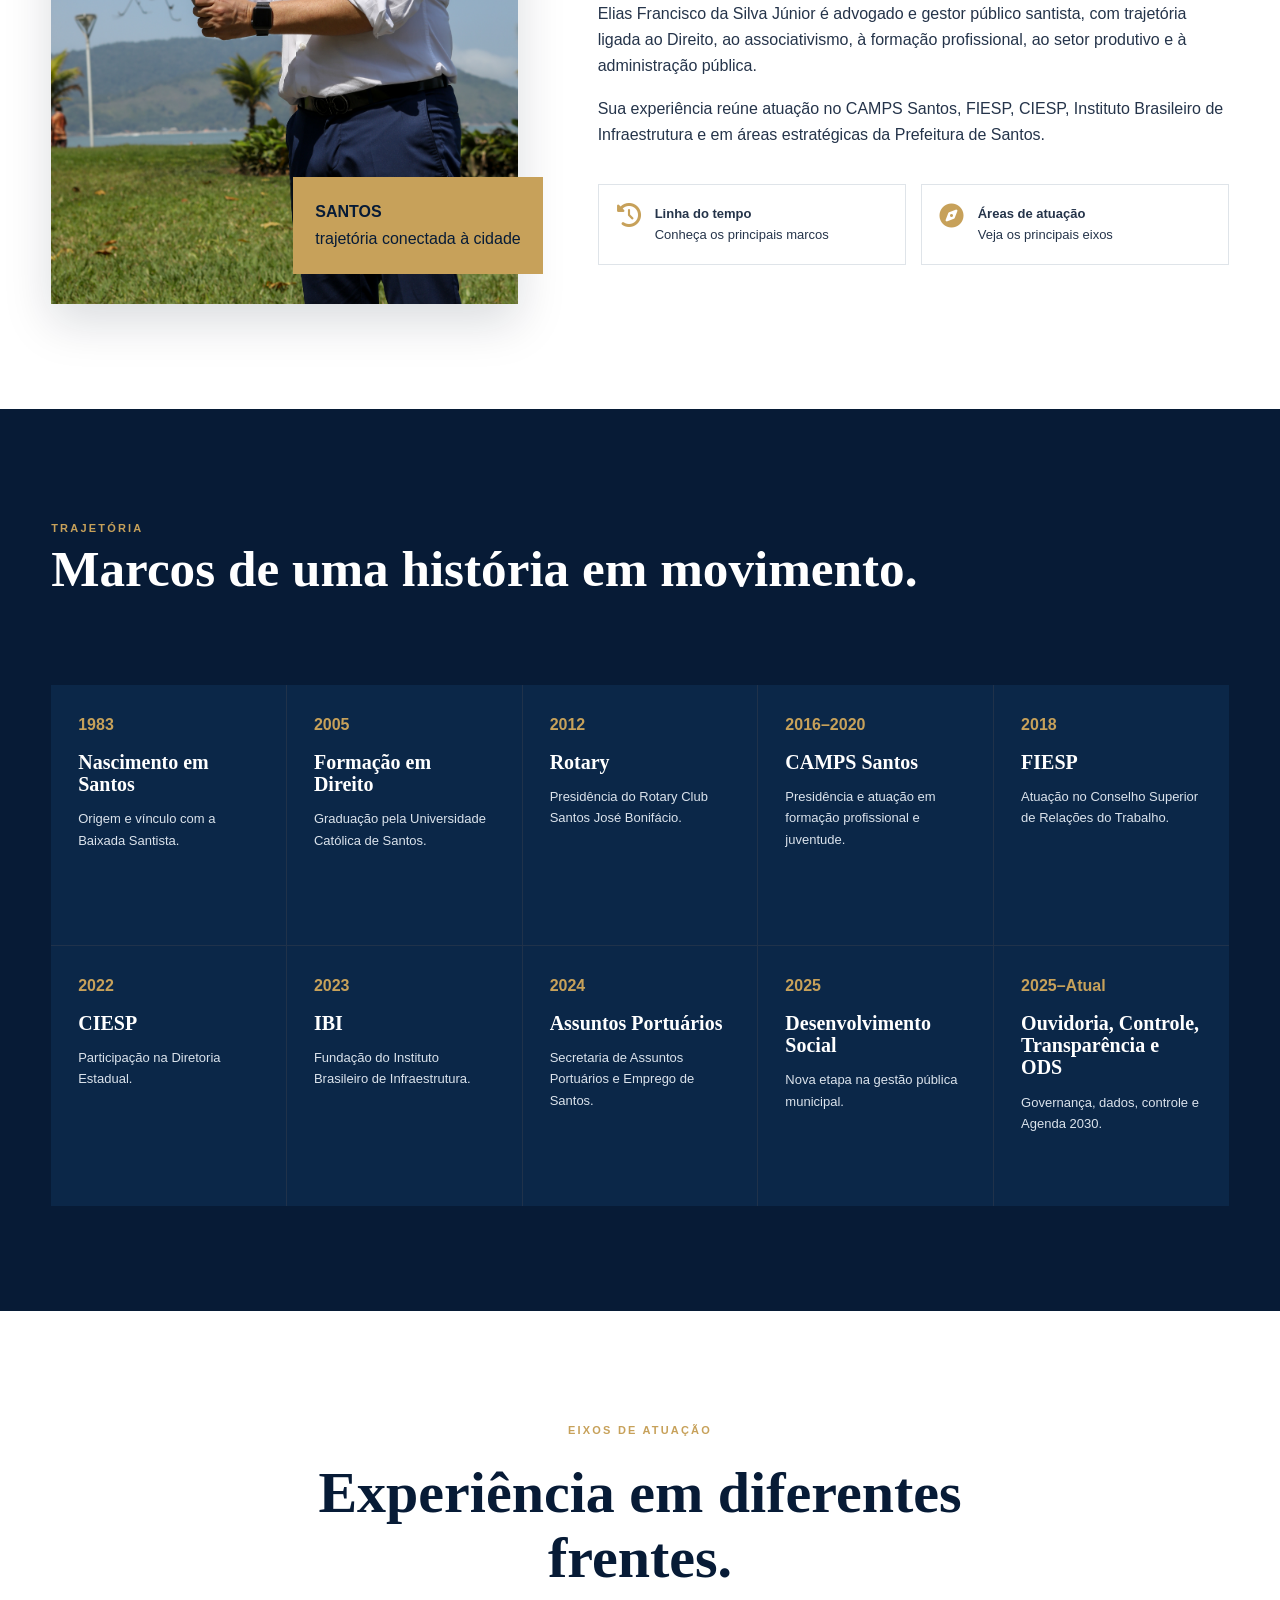
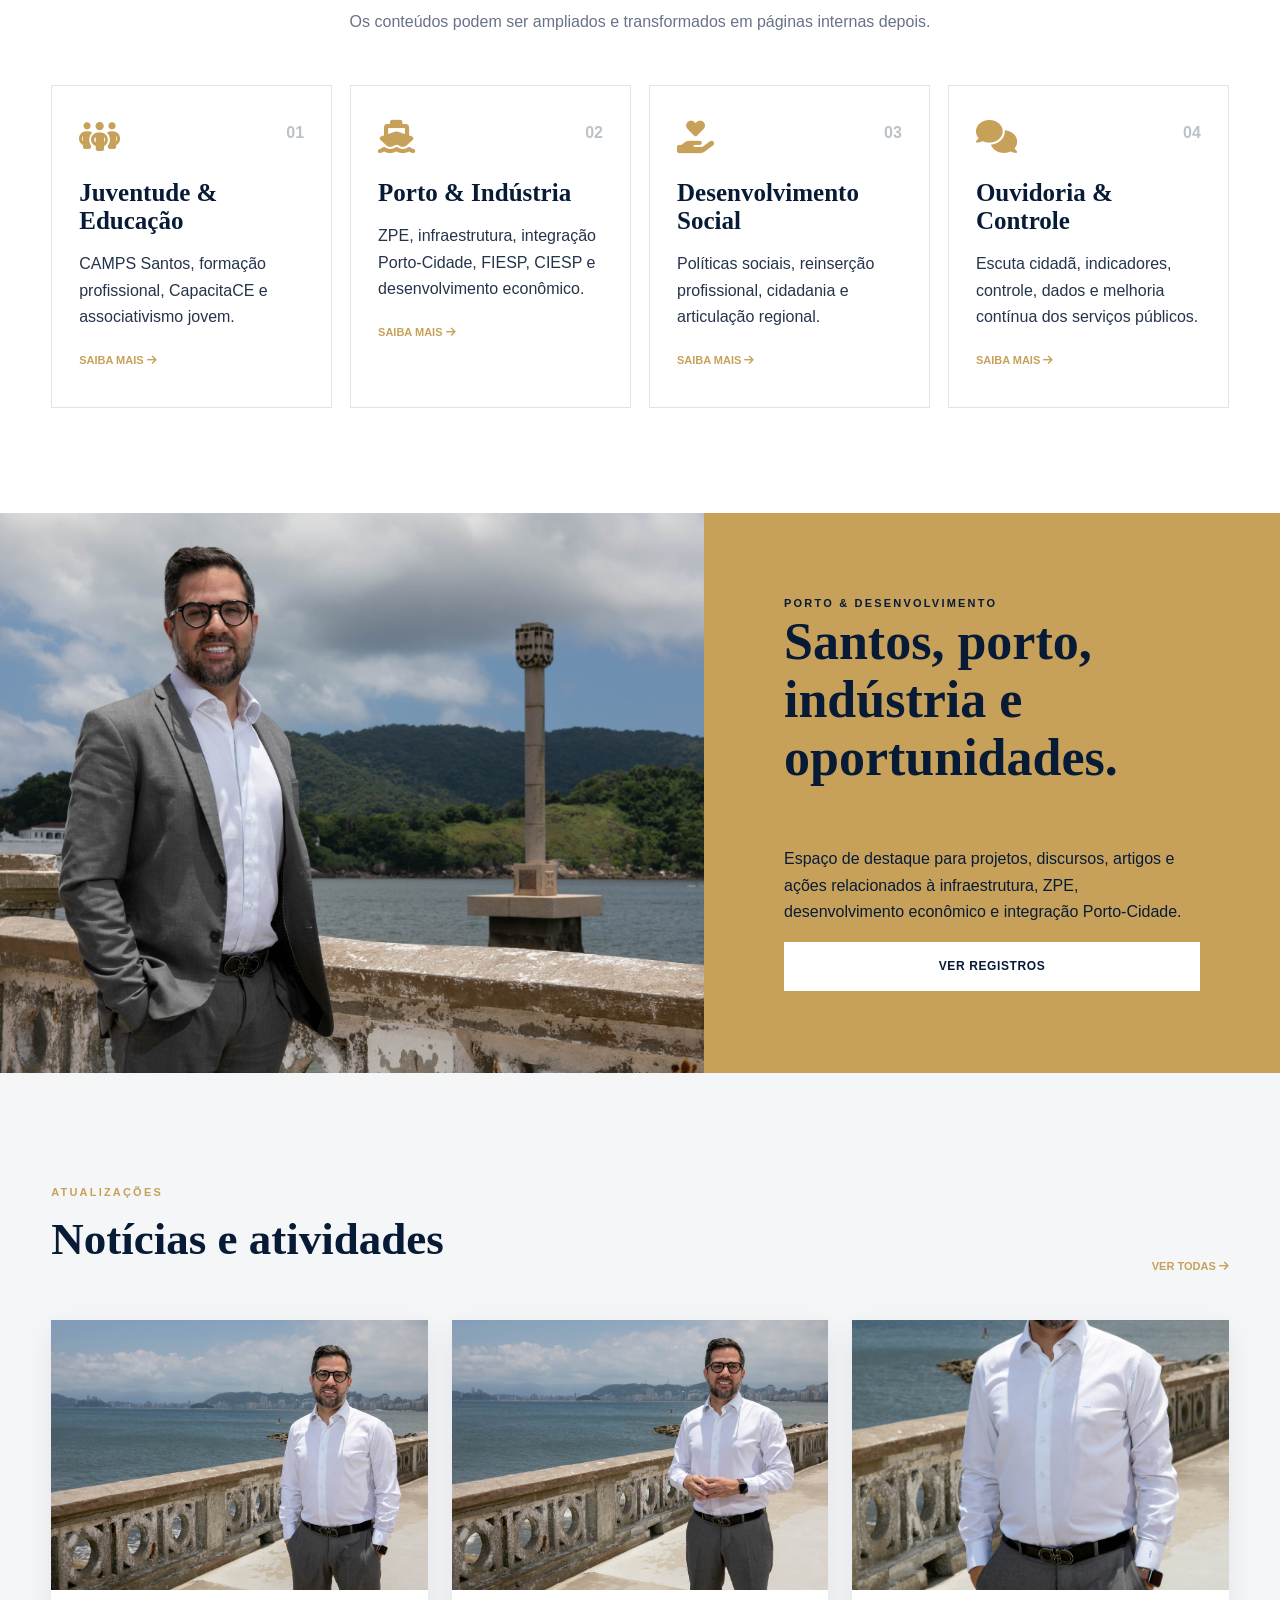
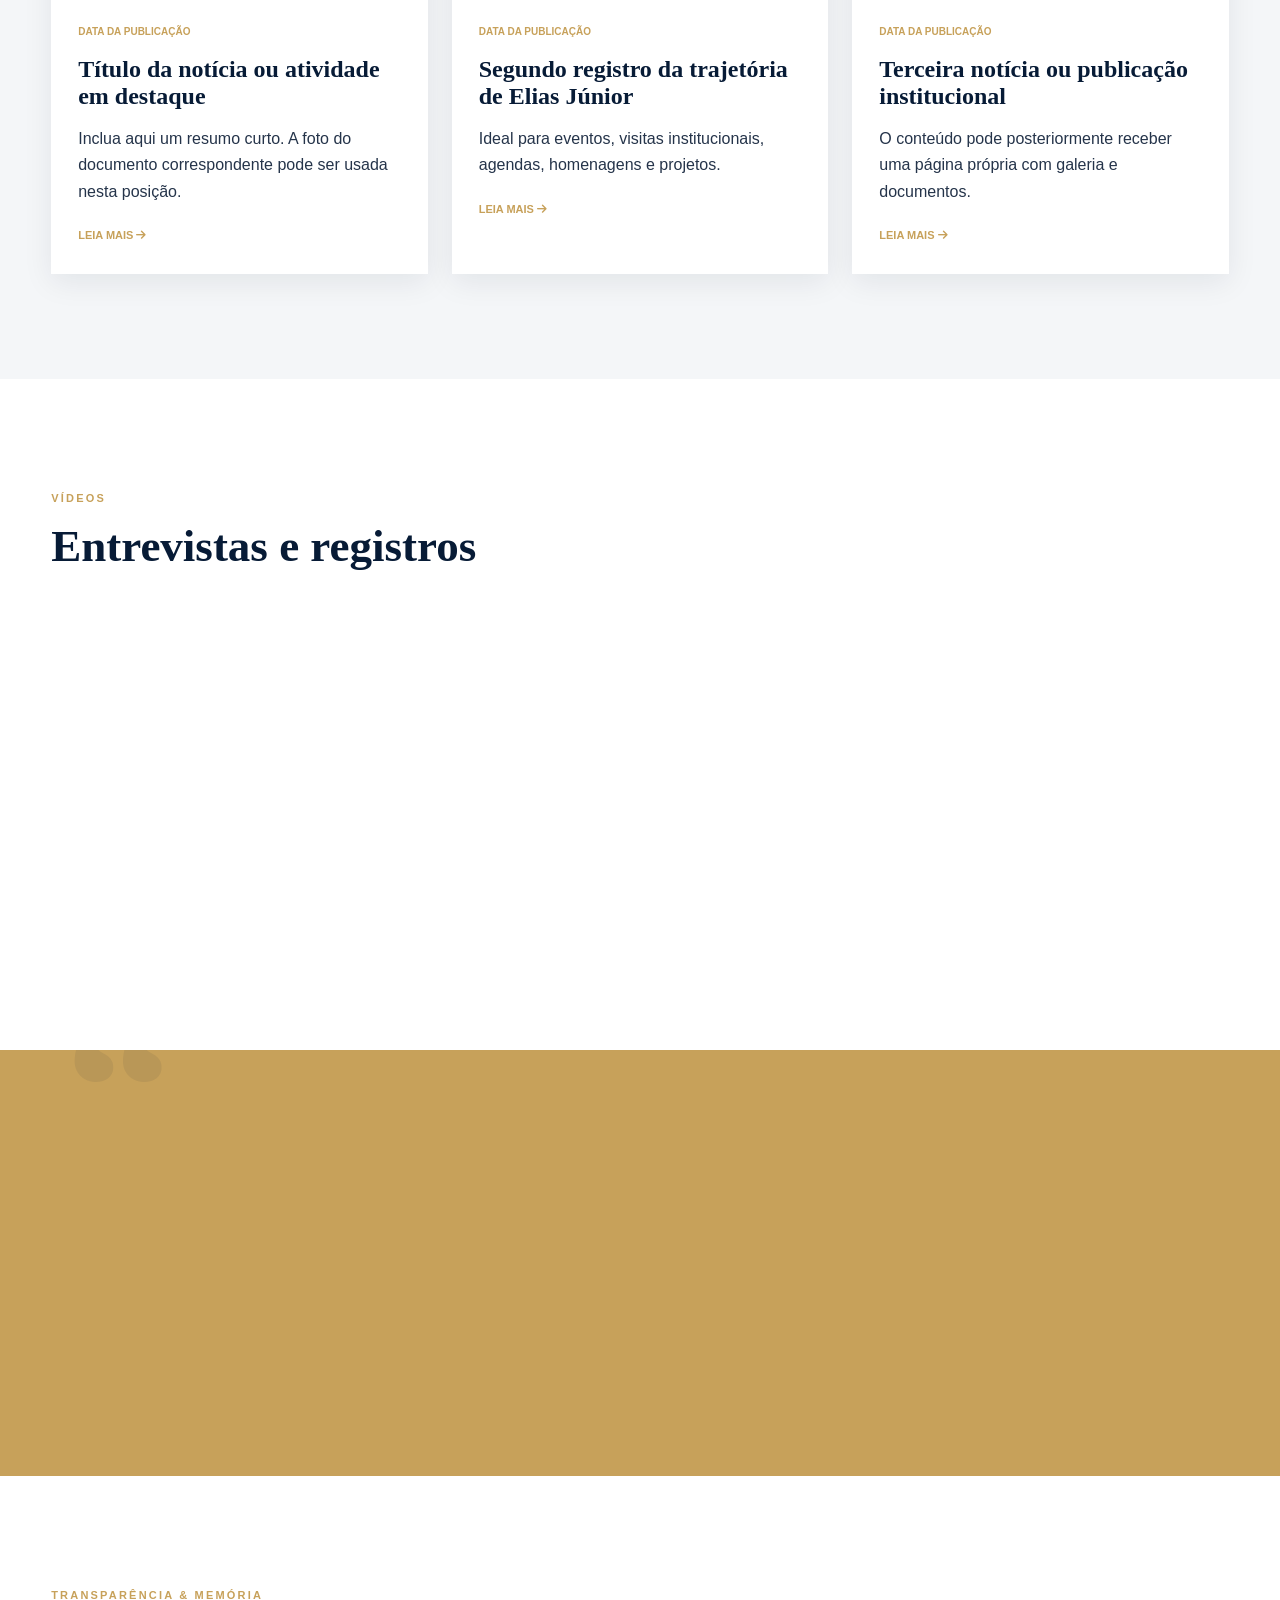
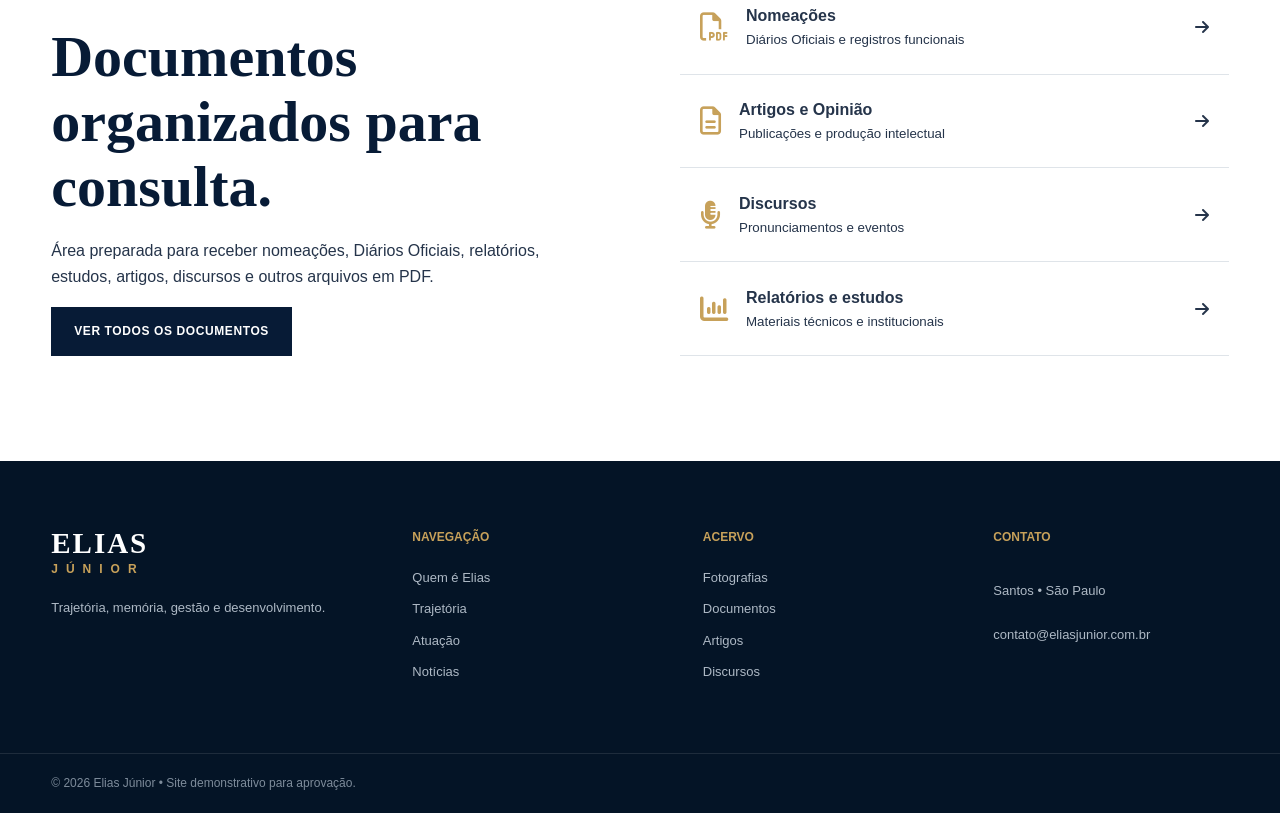
==== commit 5435ab97: "Atualiza recursos de animação em index.html" ====
--- a/index.html
+++ b/index.html
@@ -3,14 +3,14 @@
 <head>
   <meta charset="UTF-8">
   <meta name="viewport" content="width=device-width, initial-scale=1.0">
-  <meta name="site-version" content="2026-08-21-sem-acervo-home">
+  <meta name="site-version" content="2026-08-21-animacoes-scroll">
   <meta name="description" content="Acervo institucional de Elias Júnior: trajetória, atuação, notícias, documentos e registros em imagens.">
   <title>Elias Júnior | Trajetória e Acervo</title>
   <link rel="preconnect" href="https://fonts.googleapis.com">
   <link rel="preconnect" href="https://fonts.gstatic.com" crossorigin>
   <link href="https://fonts.googleapis.com/css2?family=DM+Serif+Display&family=Montserrat:wght@400;500;600;700;800&family=Roboto+Slab:wght@500;600;700&display=swap" rel="stylesheet">
   <link rel="stylesheet" href="https://cdnjs.cloudflare.com/ajax/libs/font-awesome/6.6.0/css/all.min.css">
-  <link rel="stylesheet" href="style.css?v=20260821-dm-serif-display">
+  <link rel="stylesheet" href="style.css?v=20260821-animacoes-scroll">
 </head>
 <body>
   <header class="topbar">
@@ -136,6 +136,6 @@
 
   <footer class="footer"><div class="container footer-grid"><div><a href="#inicio" class="brand footer-brand"><span class="brand-main">ELIAS</span><span class="brand-sub">JÚNIOR</span></a><p>Trajetória, memória, gestão e desenvolvimento.</p></div><div><h3>NAVEGAÇÃO</h3><a href="#sobre">Quem é Elias</a><a href="#trajetoria">Trajetória</a><a href="#atuacao">Atuação</a><a href="noticias.html">Notícias</a></div><div><h3>ACERVO</h3><a href="acervo.html">Fotografias</a><a href="documentos.html">Documentos</a><a href="documentos.html?categoria=artigos">Artigos</a><a href="documentos.html?categoria=discursos">Discursos</a></div><div><h3>CONTATO</h3><p>Santos • São Paulo</p><a href="mailto:contato@eliasjunior.com.br">contato@eliasjunior.com.br</a></div></div><div class="footer-bottom"><div class="container">© 2026 Elias Júnior • Site demonstrativo para aprovação.</div></div></footer>
   <button class="back-top" id="backTop"><i class="fa-solid fa-arrow-up"></i></button>
-  <script src="script.js?v=20260821-pagina-documentos"></script>
+  <script src="script.js?v=20260821-animacoes-scroll"></script>
 </body>
 </html>
--- a/style.css
+++ b/style.css
@@ -1,2 +1,2 @@
 :root{--navy:#071b36;--blue:#123b64;--gold:#c7a15a;--cream:#f5f1e9;--text:#25344a;--white:#fff;--line:#dfe4e9;--shadow:0 18px 45px rgba(5,20,40,.15)}*{box-sizing:border-box}html{scroll-behavior:smooth}body{margin:0;font-family:Arial,Helvetica,sans-serif;color:var(--text);background:#fff;line-height:1.65}a{text-decoration:none;color:inherit}button{font:inherit}.container{width:min(1180px,92%);margin:auto}.topbar{background:#041426;color:#c9d2dc;font-size:12px}.topbar-inner{height:38px;display:flex;align-items:center;justify-content:space-between}.topbar-social{display:flex;gap:17px}.site-header{position:sticky;top:0;z-index:1000;background:rgba(255,255,255,.97);box-shadow:0 2px 15px rgba(0,0,0,.07)}.header-inner{height:82px;display:flex;align-items:center;justify-content:space-between}.brand{display:flex;flex-direction:column;line-height:.85}.brand-main{font-family:Georgia,serif;font-size:29px;font-weight:800;color:var(--navy);letter-spacing:2px}.brand-sub{font-size:12px;font-weight:800;color:var(--gold);letter-spacing:8px;margin-top:8px}.desktop-nav{display:flex;gap:23px}.desktop-nav a{font-size:11px;font-weight:800;letter-spacing:.7px;color:var(--navy)}.desktop-nav a:hover{color:var(--gold)}.menu-toggle{display:none;background:none;border:0;width:42px}.menu-toggle span{display:block;height:2px;background:var(--navy);margin:7px}.mobile-nav{display:none;padding:10px 4%;background:#fff}.mobile-nav.open{display:grid}.mobile-nav a{padding:12px;border-bottom:1px solid var(--line);font-weight:700}.hero{height:min(720px,80vh);min-height:570px;position:relative;overflow:hidden;background:var(--navy)}.hero-slide{position:absolute;inset:0;display:grid;align-items:center;opacity:0;visibility:hidden;transition:opacity .7s;background-image:linear-gradient(90deg,rgba(4,20,38,.92),rgba(4,20,38,.48),rgba(4,20,38,.18)),var(--bg);background-size:cover;background-position:center 20%}.hero-slide.active{opacity:1;visibility:visible}.hero-content{position:relative;color:#fff;max-width:1180px}.hero-content>*{max-width:720px}.eyebrow,.section-kicker{font-size:11px;font-weight:800;letter-spacing:2.2px;color:var(--gold)}h1,h2,h3{font-family:Georgia,"Times New Roman",serif;line-height:1.12;margin-top:0}.hero h1{font-family:"DM Serif Display",Georgia,"Times New Roman",serif;font-size:clamp(44px,6vw,78px);font-weight:400;line-height:1.02;letter-spacing:-1px;margin:20px 0}.hero h1 strong{color:var(--gold);font-weight:400}.hero p{font-size:18px;color:#e5eaf0}.btn{display:inline-flex;align-items:center;justify-content:center;padding:14px 22px;font-size:12px;font-weight:800;letter-spacing:.6px;border:1px solid transparent}.btn-primary{background:var(--gold);color:var(--navy)}.btn-outline{border-color:#fff;color:#fff}.btn-light{background:#fff;color:var(--navy)}.btn-dark{background:var(--navy);color:#fff}.slider-arrow{position:absolute;top:50%;z-index:5;border:1px solid rgba(255,255,255,.45);background:rgba(4,20,38,.35);color:#fff;width:48px;height:48px;border-radius:50%}.slider-arrow.prev{left:25px}.slider-arrow.next{right:25px}.slider-dots{position:absolute;bottom:28px;left:50%;transform:translateX(-50%);z-index:5;display:flex;gap:8px}.slider-dots button{width:9px;height:9px;border:0;border-radius:50%;background:rgba(255,255,255,.45);padding:0}.slider-dots button.active{background:var(--gold);width:28px;border-radius:8px}.quick-access{margin-top:-1px;background:var(--navy)}
-.quick-access .container{width:100%;max-width:none}.quick-grid{display:grid;grid-template-columns:1fr}.quick-card{padding:42px 55px;position:relative;color:#fff}.quick-dark{background:var(--navy)}.quick-quote{background:var(--navy);text-align:center;padding:86px 7%;min-height:360px;display:flex;flex-direction:column;justify-content:center}.quick-quote h2{font-size:clamp(32px,3.6vw,52px);max-width:1120px;margin:0 auto}.quick-quote-author{margin:22px 0 0;font-size:12px;font-weight:800;letter-spacing:1.3px;color:var(--gold)}.quick-icon{font-size:32px}.quick-card span{font-size:10px;letter-spacing:2px;font-weight:800}.quick-card h2{font-size:34px;margin:8px 0}.quick-card p{max-width:430px}.quick-card>strong{font-size:11px}.section{padding:105px 0}.about-grid{display:grid;grid-template-columns:.85fr 1.15fr;gap:80px;align-items:center}.photo-slot{background:#c9d0d7 center/cover no-repeat}.portrait{min-height:600px;box-shadow:var(--shadow)}.about-media{position:relative}.about-badge{position:absolute;right:-25px;bottom:30px;background:var(--gold);padding:22px;color:var(--navy);display:grid}.about-copy h2,.section-heading h2,.documents h2{font-size:clamp(36px,5vw,58px);color:var(--navy);margin:18px 0}.about-copy h2 em{color:var(--gold);font-style:normal}.about-links{display:grid;grid-template-columns:1fr 1fr;gap:15px;margin-top:35px}.about-links a{border:1px solid var(--line);padding:18px;display:flex;gap:14px}.about-links i{color:var(--gold);font-size:24px}.about-links span{display:grid;font-size:13px}.timeline-section,.archive{background:var(--navy);color:#dbe3ec}.archive .section-kicker{font-size:15px;letter-spacing:3px}.title-row{display:flex;align-items:end;justify-content:space-between;gap:30px;margin-bottom:45px}.title-row>p{max-width:440px}.light-title{color:#fff;font-size:clamp(35px,4vw,52px)}.timeline-horizontal{display:grid;grid-template-columns:repeat(5,1fr);gap:1px;background:rgba(255,255,255,.1)}.timeline-item{position:relative;min-height:260px;padding:27px;background:#0b2748;overflow:hidden;outline:0;transition:transform .28s ease,box-shadow .28s ease;z-index:1}.timeline-item:hover,.timeline-item:focus-visible{transform:translateY(-7px) scale(1.025);box-shadow:0 20px 42px rgba(0,0,0,.35);z-index:5}.timeline-summary{transition:opacity .22s ease,transform .28s ease}.timeline-item:hover .timeline-summary,.timeline-item:focus-visible .timeline-summary{opacity:0;transform:scale(.96)}.timeline-date{color:var(--gold);font-weight:800}.timeline-horizontal h3{color:#fff;font-size:20px;margin:12px 0}.timeline-horizontal p{font-size:13px}.timeline-popup{position:absolute;inset:0;padding:18px;background:#0d2d51;border:1px solid rgba(199,161,90,.75);display:grid;grid-template-rows:118px 1fr;gap:15px;opacity:0;visibility:hidden;transform:translateY(14px) scale(.94);transition:opacity .25s ease,transform .3s ease,visibility .25s;pointer-events:none}.timeline-item:hover .timeline-popup,.timeline-item:focus-visible .timeline-popup{opacity:1;visibility:visible;transform:none}.timeline-popup-photo{border:1px dashed rgba(255,255,255,.35);background:rgba(255,255,255,.035);display:grid;place-items:center;align-content:center;gap:7px;color:#9fb0c2}.timeline-popup-photo i{font-size:27px;color:var(--gold)}.timeline-popup-photo span{font-size:9px;font-weight:800;letter-spacing:1.2px}.timeline-popup-content{display:flex;flex-direction:column;justify-content:center}.timeline-popup-content small{color:var(--gold);font-size:9px;font-weight:800;letter-spacing:1.25px;margin-bottom:7px}.timeline-popup-content strong{color:#fff;font:600 14px/1.4 Arial,Helvetica,sans-serif}.section-heading{text-align:center;max-width:770px;margin:0 auto 50px}.section-heading p{color:#667386}.area-grid{display:grid;grid-template-columns:repeat(4,1fr);gap:18px}.area-card{border:1px solid var(--line);padding:34px 27px;position:relative;transition:.25s}.area-card:hover{transform:translateY(-7px);box-shadow:var(--shadow)}.area-card>i{font-size:33px;color:var(--gold)}.area-card>span{float:right;color:#bbc2c9;font-weight:800}.area-card h3{font-size:25px;color:var(--navy);margin:22px 0 12px}.area-card a{color:var(--gold);font-size:11px;font-weight:800}.feature-banner{display:grid;grid-template-columns:1.1fr .9fr;min-height:560px}.feature-photo,.wide{height:100%;min-height:560px}.feature-copy{background:var(--gold);padding:80px;display:flex;flex-direction:column;justify-content:center;color:var(--navy)}.feature-copy .section-kicker{color:var(--navy)}.feature-copy h2{font-size:52px}.news{background:#f4f6f8}.dark-row h2{font-size:45px;color:var(--navy);margin:10px 0}.section-link{font-size:11px;font-weight:800;color:var(--gold)}.news-grid{display:grid;grid-template-columns:repeat(3,1fr);gap:24px}.news-card{background:#fff;box-shadow:0 8px 28px rgba(8,25,45,.08)}.news-photo{height:270px}.news-body{padding:27px}.news-date{font-size:10px;color:var(--gold);font-weight:800}.news-body h3{color:var(--navy);font-size:24px;margin:13px 0}.news-body a{font-size:11px;font-weight:800;color:var(--gold)}.archive .section-heading p,.light-text{color:#c5d0dc}.archive-filters{display:flex;justify-content:center;gap:10px;flex-wrap:wrap;margin-bottom:35px}.archive-filters button{border:1px solid rgba(255,255,255,.25);background:transparent;color:#fff;padding:10px 18px;font-size:10px;font-weight:800}.archive-filters button.active{background:var(--gold);color:var(--navy);border-color:var(--gold)}.archive-grid{display:grid;grid-template-columns:repeat(3,1fr);grid-auto-rows:260px;gap:12px}.archive-item{border:0;padding:0;position:relative;overflow:hidden;cursor:pointer}.archive-item.large{grid-row:span 2}.archive-photo{height:100%;transition:.4s}.archive-item:hover .archive-photo{transform:scale(1.05)}.archive-caption{position:absolute;inset:auto 0 0;padding:45px 20px 18px;text-align:left;color:#fff;background:linear-gradient(transparent,rgba(0,0,0,.85));display:grid}.archive-caption small{opacity:.75}.archive-item.hidden{display:none}.video-grid{display:grid;grid-template-columns:repeat(3,1fr);gap:22px}.video-thumb{height:230px;display:grid;place-items:center;background:linear-gradient(135deg,#8e99a4,#d4d7da);position:relative}.video-thumb{color:#fff;overflow:hidden;transition:.25s}.video-thumb:hover{transform:translateY(-4px);box-shadow:var(--shadow)}.video-thumb .video-play{width:65px;height:65px;border-radius:50%;background:var(--gold);color:var(--navy);display:grid;place-items:center;position:static;font-size:18px;transition:.25s}.video-thumb:hover .video-play{transform:scale(1.08)}.video-thumb .video-label{position:absolute;bottom:15px;font-size:11px;font-weight:800;letter-spacing:.5px;color:#fff;text-shadow:0 2px 8px rgba(0,0,0,.8)}.video-card h3{font-size:22px;margin-top:18px;color:var(--navy)}.motivational-quote{background:var(--gold);padding:76px 0;color:var(--navy);text-align:center;position:relative;overflow:hidden}.motivational-quote::before{content:"“";position:absolute;top:-72px;left:5%;font:700 220px Georgia,serif;color:rgba(7,27,54,.07);line-height:1}.quote-content{position:relative;max-width:960px}.quote-kicker{font-size:11px;font-weight:800;letter-spacing:2.2px;color:var(--navy)}.quote-content blockquote{margin:14px 0 0}.quote-content p{margin:0;font:600 clamp(30px,4.2vw,52px)/1.25 Georgia,"Times New Roman",serif}.quote-content footer{margin-top:18px;font-size:12px;font-weight:800;letter-spacing:1.5px;color:var(--navy)}.documents-grid{display:grid;grid-template-columns:1fr 1fr;gap:80px}.document-list{display:grid}.document-list a{display:flex;align-items:center;gap:18px;border-bottom:1px solid var(--line);padding:20px}.document-list>a>i:first-child{font-size:28px;color:var(--gold)}.document-list span{display:grid;flex:1}.footer{background:#041426;color:#fff}.footer-grid{display:grid;grid-template-columns:1.3fr 1fr 1fr 1fr;gap:55px;padding:70px 0}.footer .brand-main{color:#fff}.footer-grid>div{display:flex;flex-direction:column;align-items:flex-start;gap:10px}.footer-grid h3{font-size:12px;color:var(--gold);font-family:Arial}.footer-grid a,.footer-grid p{color:#aeb9c5;font-size:13px}.footer-social{display:flex!important;flex-direction:row!important}.footer-bottom{border-top:1px solid rgba(255,255,255,.1);padding:20px 0;color:#7e8c9b;font-size:12px}.back-top{position:fixed;right:25px;bottom:25px;width:47px;height:47px;border:0;background:var(--gold);color:var(--navy);z-index:900;opacity:0;pointer-events:none;transition:.2s}.back-top.show{opacity:1;pointer-events:auto}.lightbox{position:fixed;inset:0;background:rgba(0,0,0,.92);z-index:2000;display:none;place-items:center;padding:5%}.lightbox.open{display:grid}.lightbox-close{position:absolute;right:25px;top:25px;border:0;background:none;color:#fff;font-size:32px}.lightbox-content{width:min(1100px,95%);height:min(760px,82vh)}.lightbox-image{width:100%;height:100%;background:center/contain no-repeat;color:transparent}.desktop-nav a.active{color:var(--gold)}.mobile-nav a.active{color:var(--gold)}.internal-hero{position:relative;background:linear-gradient(115deg,#041426,#0b3158);padding:110px 0 95px;color:#fff;border-bottom:5px solid var(--gold);overflow:hidden}.internal-hero::after{content:"";position:absolute;width:420px;height:420px;border:1px solid rgba(199,161,90,.18);border-radius:50%;right:-100px;top:-210px}.internal-hero .container{position:relative;z-index:1}.internal-hero h1{font-size:clamp(45px,6vw,76px);max-width:900px;margin:18px 0 22px}.internal-hero p{max-width:760px;color:#d6e0ea;font-size:18px}.internal-content{background:#f4f6f8}.internal-heading{display:grid;grid-template-columns:1fr .75fr;gap:60px;align-items:end;margin-bottom:35px}.internal-heading h2{font-size:clamp(38px,5vw,58px);color:var(--navy);margin:12px 0 0}.internal-heading>p{color:#667386;margin:0}.content-filters{display:flex;gap:9px;flex-wrap:wrap;margin-bottom:35px}.content-filters span{border:1px solid #cfd6dd;padding:10px 16px;font-size:10px;font-weight:800;color:#667386}.content-filters span.active{background:var(--navy);border-color:var(--navy);color:#fff}.internal-news-grid{row-gap:28px}.content-photo-placeholder{display:grid;place-items:center;background:linear-gradient(135deg,#102f52,#59718a);color:rgba(255,255,255,.75);font-size:52px}.archive-page{padding-top:85px}.archive-page-grid{grid-auto-rows:320px}@media(max-width:950px){.desktop-nav{display:none}.menu-toggle{display:block}.timeline-horizontal{grid-template-columns:repeat(2,1fr)}.area-grid{grid-template-columns:repeat(2,1fr)}.about-grid{grid-template-columns:1fr}.feature-banner{grid-template-columns:1fr}.feature-copy{padding:60px 7%}.news-grid{grid-template-columns:1fr}.archive-grid{grid-template-columns:repeat(2,1fr)}.documents-grid{grid-template-columns:1fr}.footer-grid{grid-template-columns:repeat(2,1fr)}}@media(max-width:620px){.hero{min-height:650px}.hero-content{padding-top:50px}.hero p{font-size:16px}.slider-arrow{display:none}.quick-grid,.area-grid,.video-grid{grid-template-columns:1fr}.quick-card{padding:36px 7%}.quick-quote{min-height:300px;padding:56px 7%}.section{padding:75px 0}.portrait{min-height:470px}.about-badge{right:0}.about-links{grid-template-columns:1fr}.timeline-horizontal{grid-template-columns:1fr}.title-row{align-items:flex-start;flex-direction:column}.feature-photo,.wide{min-height:400px}.feature-copy h2{font-size:40px}.archive-grid{grid-template-columns:1fr;grid-auto-rows:300px}.archive-item.large{grid-row:span 1}.motivational-quote{padding:58px 0}.quote-content p{font-size:clamp(28px,9vw,40px)}.footer-grid{grid-template-columns:1fr}.topbar-inner{justify-content:center}.topbar-social{display:none}}@media(max-width:950px){.internal-heading{grid-template-columns:1fr;gap:18px}.internal-hero{padding:85px 0 75px}}@media(max-width:620px){.internal-hero{padding:70px 0 60px}.internal-hero h1{font-size:42px}.internal-hero p{font-size:16px}.archive-page-grid{grid-auto-rows:300px}}.document-library{background:#f4f6f8}.document-library-heading{margin-bottom:32px}.document-toolbar{display:flex;align-items:center;justify-content:space-between;gap:22px;margin-bottom:28px}.document-search{height:48px;min-width:290px;background:#fff;border:1px solid #d7dee5;display:flex;align-items:center;gap:12px;padding:0 16px;color:var(--gold)}.document-search input{width:100%;border:0;outline:0;background:transparent;color:var(--navy);font:inherit}.document-search input::placeholder{color:#84909d}.document-filters{display:flex;justify-content:flex-end;gap:8px;flex-wrap:wrap}.document-filters button{border:1px solid #cfd6dd;background:transparent;color:#667386;padding:11px 15px;font-size:10px;font-weight:800;cursor:pointer}.document-filters button.active{background:var(--navy);border-color:var(--navy);color:#fff}.document-library-list{display:grid;gap:12px}.document-entry{display:grid;grid-template-columns:72px minmax(0,1fr) auto;align-items:center;gap:24px;background:#fff;border:1px solid #e0e5ea;padding:24px 28px;transition:.2s}.document-entry:hover{transform:translateY(-2px);box-shadow:0 12px 28px rgba(8,25,45,.08);border-color:#cad3dc}.document-entry-icon{width:62px;height:62px;display:grid;place-items:center;background:var(--cream);color:var(--gold);font-size:27px}.document-entry-copy>span{font-size:9px;font-weight:800;letter-spacing:1.5px;color:var(--gold)}.document-entry-copy h3{font-family:Georgia,"Times New Roman",serif;font-size:24px;color:var(--navy);margin:5px 0 7px}.document-entry-copy p{margin:0;color:#667386;font-size:13px}.document-entry-meta{min-width:190px;text-align:right;display:grid;gap:6px}.document-entry-meta small{font-size:9px;font-weight:700;color:#8b96a1}.document-entry-meta strong{font-size:9px;letter-spacing:.8px;color:var(--navy);background:#eef1f4;padding:8px 10px}.document-empty{display:none;text-align:center;background:#fff;border:1px solid #e0e5ea;padding:32px;color:#667386}.document-empty.show{display:block}@media(max-width:950px){.document-toolbar{align-items:stretch;flex-direction:column}.document-search{min-width:0;width:100%}.document-filters{justify-content:flex-start}.document-entry{grid-template-columns:62px minmax(0,1fr)}.document-entry-meta{grid-column:2;text-align:left;min-width:0;display:flex;align-items:center;flex-wrap:wrap}.document-entry-meta strong{display:inline-block}}@media(max-width:620px){.document-entry{grid-template-columns:1fr;padding:22px}.document-entry-icon{width:54px;height:54px}.document-entry-meta{grid-column:1;display:grid}.document-filters button{flex:1}.document-library-heading{margin-bottom:25px}}@media(max-width:620px){.timeline-item{min-height:280px}.timeline-popup{grid-template-rows:125px 1fr}}+.quick-access .container{width:100%;max-width:none}.quick-grid{display:grid;grid-template-columns:1fr}.quick-card{padding:42px 55px;position:relative;color:#fff}.quick-dark{background:var(--navy)}.quick-quote{background:var(--navy);text-align:center;padding:86px 7%;min-height:360px;display:flex;flex-direction:column;justify-content:center}.quick-quote h2{font-size:clamp(32px,3.6vw,52px);max-width:1120px;margin:0 auto}.quick-quote-author{margin:22px 0 0;font-size:12px;font-weight:800;letter-spacing:1.3px;color:var(--gold)}.quick-icon{font-size:32px}.quick-card span{font-size:10px;letter-spacing:2px;font-weight:800}.quick-card h2{font-size:34px;margin:8px 0}.quick-card p{max-width:430px}.quick-card>strong{font-size:11px}.section{padding:105px 0}.about-grid{display:grid;grid-template-columns:.85fr 1.15fr;gap:80px;align-items:center}.photo-slot{background:#c9d0d7 center/cover no-repeat}.portrait{min-height:600px;box-shadow:var(--shadow)}.about-media{position:relative}.about-badge{position:absolute;right:-25px;bottom:30px;background:var(--gold);padding:22px;color:var(--navy);display:grid}.about-copy h2,.section-heading h2,.documents h2{font-size:clamp(36px,5vw,58px);color:var(--navy);margin:18px 0}.about-copy h2 em{color:var(--gold);font-style:normal}.about-links{display:grid;grid-template-columns:1fr 1fr;gap:15px;margin-top:35px}.about-links a{border:1px solid var(--line);padding:18px;display:flex;gap:14px}.about-links i{color:var(--gold);font-size:24px}.about-links span{display:grid;font-size:13px}.timeline-section,.archive{background:var(--navy);color:#dbe3ec}.archive .section-kicker{font-size:15px;letter-spacing:3px}.title-row{display:flex;align-items:end;justify-content:space-between;gap:30px;margin-bottom:45px}.title-row>p{max-width:440px}.light-title{color:#fff;font-size:clamp(35px,4vw,52px)}.timeline-horizontal{display:grid;grid-template-columns:repeat(5,1fr);gap:1px;background:rgba(255,255,255,.1)}.timeline-item{position:relative;min-height:260px;padding:27px;background:#0b2748;overflow:hidden;outline:0;transition:transform .28s ease,box-shadow .28s ease;z-index:1}.timeline-item:hover,.timeline-item:focus-visible{transform:translateY(-7px) scale(1.025);box-shadow:0 20px 42px rgba(0,0,0,.35);z-index:5}.timeline-summary{transition:opacity .22s ease,transform .28s ease}.timeline-item:hover .timeline-summary,.timeline-item:focus-visible .timeline-summary{opacity:0;transform:scale(.96)}.timeline-date{color:var(--gold);font-weight:800}.timeline-horizontal h3{color:#fff;font-size:20px;margin:12px 0}.timeline-horizontal p{font-size:13px}.timeline-popup{position:absolute;inset:0;padding:18px;background:#0d2d51;border:1px solid rgba(199,161,90,.75);display:grid;grid-template-rows:118px 1fr;gap:15px;opacity:0;visibility:hidden;transform:translateY(14px) scale(.94);transition:opacity .25s ease,transform .3s ease,visibility .25s;pointer-events:none}.timeline-item:hover .timeline-popup,.timeline-item:focus-visible .timeline-popup{opacity:1;visibility:visible;transform:none}.timeline-popup-photo{border:1px dashed rgba(255,255,255,.35);background:rgba(255,255,255,.035);display:grid;place-items:center;align-content:center;gap:7px;color:#9fb0c2}.timeline-popup-photo i{font-size:27px;color:var(--gold)}.timeline-popup-photo span{font-size:9px;font-weight:800;letter-spacing:1.2px}.timeline-popup-content{display:flex;flex-direction:column;justify-content:center}.timeline-popup-content small{color:var(--gold);font-size:9px;font-weight:800;letter-spacing:1.25px;margin-bottom:7px}.timeline-popup-content strong{color:#fff;font:600 14px/1.4 Arial,Helvetica,sans-serif}.section-heading{text-align:center;max-width:770px;margin:0 auto 50px}.section-heading p{color:#667386}.area-grid{display:grid;grid-template-columns:repeat(4,1fr);gap:18px}.area-card{border:1px solid var(--line);padding:34px 27px;position:relative;transition:.25s}.area-card:hover{transform:translateY(-7px);box-shadow:var(--shadow)}.area-card>i{font-size:33px;color:var(--gold)}.area-card>span{float:right;color:#bbc2c9;font-weight:800}.area-card h3{font-size:25px;color:var(--navy);margin:22px 0 12px}.area-card a{color:var(--gold);font-size:11px;font-weight:800}.feature-banner{display:grid;grid-template-columns:1.1fr .9fr;min-height:560px}.feature-photo,.wide{height:100%;min-height:560px}.feature-copy{background:var(--gold);padding:80px;display:flex;flex-direction:column;justify-content:center;color:var(--navy)}.feature-copy .section-kicker{color:var(--navy)}.feature-copy h2{font-size:52px}.news{background:#f4f6f8}.dark-row h2{font-size:45px;color:var(--navy);margin:10px 0}.section-link{font-size:11px;font-weight:800;color:var(--gold)}.news-grid{display:grid;grid-template-columns:repeat(3,1fr);gap:24px}.news-card{background:#fff;box-shadow:0 8px 28px rgba(8,25,45,.08)}.news-photo{height:270px}.news-body{padding:27px}.news-date{font-size:10px;color:var(--gold);font-weight:800}.news-body h3{color:var(--navy);font-size:24px;margin:13px 0}.news-body a{font-size:11px;font-weight:800;color:var(--gold)}.archive .section-heading p,.light-text{color:#c5d0dc}.archive-filters{display:flex;justify-content:center;gap:10px;flex-wrap:wrap;margin-bottom:35px}.archive-filters button{border:1px solid rgba(255,255,255,.25);background:transparent;color:#fff;padding:10px 18px;font-size:10px;font-weight:800}.archive-filters button.active{background:var(--gold);color:var(--navy);border-color:var(--gold)}.archive-grid{display:grid;grid-template-columns:repeat(3,1fr);grid-auto-rows:260px;gap:12px}.archive-item{border:0;padding:0;position:relative;overflow:hidden;cursor:pointer}.archive-item.large{grid-row:span 2}.archive-photo{height:100%;transition:.4s}.archive-item:hover .archive-photo{transform:scale(1.05)}.archive-caption{position:absolute;inset:auto 0 0;padding:45px 20px 18px;text-align:left;color:#fff;background:linear-gradient(transparent,rgba(0,0,0,.85));display:grid}.archive-caption small{opacity:.75}.archive-item.hidden{display:none}.video-grid{display:grid;grid-template-columns:repeat(3,1fr);gap:22px}.video-thumb{height:230px;display:grid;place-items:center;background:linear-gradient(135deg,#8e99a4,#d4d7da);position:relative}.video-thumb{color:#fff;overflow:hidden;transition:.25s}.video-thumb:hover{transform:translateY(-4px);box-shadow:var(--shadow)}.video-thumb .video-play{width:65px;height:65px;border-radius:50%;background:var(--gold);color:var(--navy);display:grid;place-items:center;position:static;font-size:18px;transition:.25s}.video-thumb:hover .video-play{transform:scale(1.08)}.video-thumb .video-label{position:absolute;bottom:15px;font-size:11px;font-weight:800;letter-spacing:.5px;color:#fff;text-shadow:0 2px 8px rgba(0,0,0,.8)}.video-card h3{font-size:22px;margin-top:18px;color:var(--navy)}.motivational-quote{background:var(--gold);padding:76px 0;color:var(--navy);text-align:center;position:relative;overflow:hidden}.motivational-quote::before{content:"“";position:absolute;top:-72px;left:5%;font:700 220px Georgia,serif;color:rgba(7,27,54,.07);line-height:1}.quote-content{position:relative;max-width:960px}.quote-kicker{font-size:11px;font-weight:800;letter-spacing:2.2px;color:var(--navy)}.quote-content blockquote{margin:14px 0 0}.quote-content p{margin:0;font:600 clamp(30px,4.2vw,52px)/1.25 Georgia,"Times New Roman",serif}.quote-content footer{margin-top:18px;font-size:12px;font-weight:800;letter-spacing:1.5px;color:var(--navy)}.documents-grid{display:grid;grid-template-columns:1fr 1fr;gap:80px}.document-list{display:grid}.document-list a{display:flex;align-items:center;gap:18px;border-bottom:1px solid var(--line);padding:20px}.document-list>a>i:first-child{font-size:28px;color:var(--gold)}.document-list span{display:grid;flex:1}.footer{background:#041426;color:#fff}.footer-grid{display:grid;grid-template-columns:1.3fr 1fr 1fr 1fr;gap:55px;padding:70px 0}.footer .brand-main{color:#fff}.footer-grid>div{display:flex;flex-direction:column;align-items:flex-start;gap:10px}.footer-grid h3{font-size:12px;color:var(--gold);font-family:Arial}.footer-grid a,.footer-grid p{color:#aeb9c5;font-size:13px}.footer-social{display:flex!important;flex-direction:row!important}.footer-bottom{border-top:1px solid rgba(255,255,255,.1);padding:20px 0;color:#7e8c9b;font-size:12px}.back-top{position:fixed;right:25px;bottom:25px;width:47px;height:47px;border:0;background:var(--gold);color:var(--navy);z-index:900;opacity:0;pointer-events:none;transition:.2s}.back-top.show{opacity:1;pointer-events:auto}.lightbox{position:fixed;inset:0;background:rgba(0,0,0,.92);z-index:2000;display:none;place-items:center;padding:5%}.lightbox.open{display:grid}.lightbox-close{position:absolute;right:25px;top:25px;border:0;background:none;color:#fff;font-size:32px}.lightbox-content{width:min(1100px,95%);height:min(760px,82vh)}.lightbox-image{width:100%;height:100%;background:center/contain no-repeat;color:transparent}.desktop-nav a.active{color:var(--gold)}.mobile-nav a.active{color:var(--gold)}.internal-hero{position:relative;background:linear-gradient(115deg,#041426,#0b3158);padding:110px 0 95px;color:#fff;border-bottom:5px solid var(--gold);overflow:hidden}.internal-hero::after{content:"";position:absolute;width:420px;height:420px;border:1px solid rgba(199,161,90,.18);border-radius:50%;right:-100px;top:-210px}.internal-hero .container{position:relative;z-index:1}.internal-hero h1{font-size:clamp(45px,6vw,76px);max-width:900px;margin:18px 0 22px}.internal-hero p{max-width:760px;color:#d6e0ea;font-size:18px}.internal-content{background:#f4f6f8}.internal-heading{display:grid;grid-template-columns:1fr .75fr;gap:60px;align-items:end;margin-bottom:35px}.internal-heading h2{font-size:clamp(38px,5vw,58px);color:var(--navy);margin:12px 0 0}.internal-heading>p{color:#667386;margin:0}.content-filters{display:flex;gap:9px;flex-wrap:wrap;margin-bottom:35px}.content-filters span{border:1px solid #cfd6dd;padding:10px 16px;font-size:10px;font-weight:800;color:#667386}.content-filters span.active{background:var(--navy);border-color:var(--navy);color:#fff}.internal-news-grid{row-gap:28px}.content-photo-placeholder{display:grid;place-items:center;background:linear-gradient(135deg,#102f52,#59718a);color:rgba(255,255,255,.75);font-size:52px}.archive-page{padding-top:85px}.archive-page-grid{grid-auto-rows:320px}@media(max-width:950px){.desktop-nav{display:none}.menu-toggle{display:block}.timeline-horizontal{grid-template-columns:repeat(2,1fr)}.area-grid{grid-template-columns:repeat(2,1fr)}.about-grid{grid-template-columns:1fr}.feature-banner{grid-template-columns:1fr}.feature-copy{padding:60px 7%}.news-grid{grid-template-columns:1fr}.archive-grid{grid-template-columns:repeat(2,1fr)}.documents-grid{grid-template-columns:1fr}.footer-grid{grid-template-columns:repeat(2,1fr)}}@media(max-width:620px){.hero{min-height:650px}.hero-content{padding-top:50px}.hero p{font-size:16px}.slider-arrow{display:none}.quick-grid,.area-grid,.video-grid{grid-template-columns:1fr}.quick-card{padding:36px 7%}.quick-quote{min-height:300px;padding:56px 7%}.section{padding:75px 0}.portrait{min-height:470px}.about-badge{right:0}.about-links{grid-template-columns:1fr}.timeline-horizontal{grid-template-columns:1fr}.title-row{align-items:flex-start;flex-direction:column}.feature-photo,.wide{min-height:400px}.feature-copy h2{font-size:40px}.archive-grid{grid-template-columns:1fr;grid-auto-rows:300px}.archive-item.large{grid-row:span 1}.motivational-quote{padding:58px 0}.quote-content p{font-size:clamp(28px,9vw,40px)}.footer-grid{grid-template-columns:1fr}.topbar-inner{justify-content:center}.topbar-social{display:none}}@media(max-width:950px){.internal-heading{grid-template-columns:1fr;gap:18px}.internal-hero{padding:85px 0 75px}}@media(max-width:620px){.internal-hero{padding:70px 0 60px}.internal-hero h1{font-size:42px}.internal-hero p{font-size:16px}.archive-page-grid{grid-auto-rows:300px}}.document-library{background:#f4f6f8}.document-library-heading{margin-bottom:32px}.document-toolbar{display:flex;align-items:center;justify-content:space-between;gap:22px;margin-bottom:28px}.document-search{height:48px;min-width:290px;background:#fff;border:1px solid #d7dee5;display:flex;align-items:center;gap:12px;padding:0 16px;color:var(--gold)}.document-search input{width:100%;border:0;outline:0;background:transparent;color:var(--navy);font:inherit}.document-search input::placeholder{color:#84909d}.document-filters{display:flex;justify-content:flex-end;gap:8px;flex-wrap:wrap}.document-filters button{border:1px solid #cfd6dd;background:transparent;color:#667386;padding:11px 15px;font-size:10px;font-weight:800;cursor:pointer}.document-filters button.active{background:var(--navy);border-color:var(--navy);color:#fff}.document-library-list{display:grid;gap:12px}.document-entry{display:grid;grid-template-columns:72px minmax(0,1fr) auto;align-items:center;gap:24px;background:#fff;border:1px solid #e0e5ea;padding:24px 28px;transition:.2s}.document-entry:hover{transform:translateY(-2px);box-shadow:0 12px 28px rgba(8,25,45,.08);border-color:#cad3dc}.document-entry-icon{width:62px;height:62px;display:grid;place-items:center;background:var(--cream);color:var(--gold);font-size:27px}.document-entry-copy>span{font-size:9px;font-weight:800;letter-spacing:1.5px;color:var(--gold)}.document-entry-copy h3{font-family:Georgia,"Times New Roman",serif;font-size:24px;color:var(--navy);margin:5px 0 7px}.document-entry-copy p{margin:0;color:#667386;font-size:13px}.document-entry-meta{min-width:190px;text-align:right;display:grid;gap:6px}.document-entry-meta small{font-size:9px;font-weight:700;color:#8b96a1}.document-entry-meta strong{font-size:9px;letter-spacing:.8px;color:var(--navy);background:#eef1f4;padding:8px 10px}.document-empty{display:none;text-align:center;background:#fff;border:1px solid #e0e5ea;padding:32px;color:#667386}.document-empty.show{display:block}@media(max-width:950px){.document-toolbar{align-items:stretch;flex-direction:column}.document-search{min-width:0;width:100%}.document-filters{justify-content:flex-start}.document-entry{grid-template-columns:62px minmax(0,1fr)}.document-entry-meta{grid-column:2;text-align:left;min-width:0;display:flex;align-items:center;flex-wrap:wrap}.document-entry-meta strong{display:inline-block}}@media(max-width:620px){.document-entry{grid-template-columns:1fr;padding:22px}.document-entry-icon{width:54px;height:54px}.document-entry-meta{grid-column:1;display:grid}.document-filters button{flex:1}.document-library-heading{margin-bottom:25px}}@media(max-width:620px){.timeline-item{min-height:280px}.timeline-popup{grid-template-rows:125px 1fr}}.reveal-ready .scroll-reveal{opacity:0;translate:0 0;transition:opacity .7s cubic-bezier(.2,.8,.2,1),translate .85s cubic-bezier(.16,1,.3,1);transition-delay:var(--reveal-delay,0s);will-change:opacity,translate}.reveal-ready .scroll-reveal.reveal-left{translate:-78px 0}.reveal-ready .scroll-reveal.reveal-right{translate:78px 0}.reveal-ready .scroll-reveal.reveal-up{translate:0 58px}.reveal-ready .scroll-reveal.is-visible{opacity:1;translate:0 0}@media(prefers-reduced-motion:reduce){.reveal-ready .scroll-reveal,.reveal-ready .scroll-reveal.reveal-left,.reveal-ready .scroll-reveal.reveal-right,.reveal-ready .scroll-reveal.reveal-up{opacity:1;translate:0 0;transition:none}}
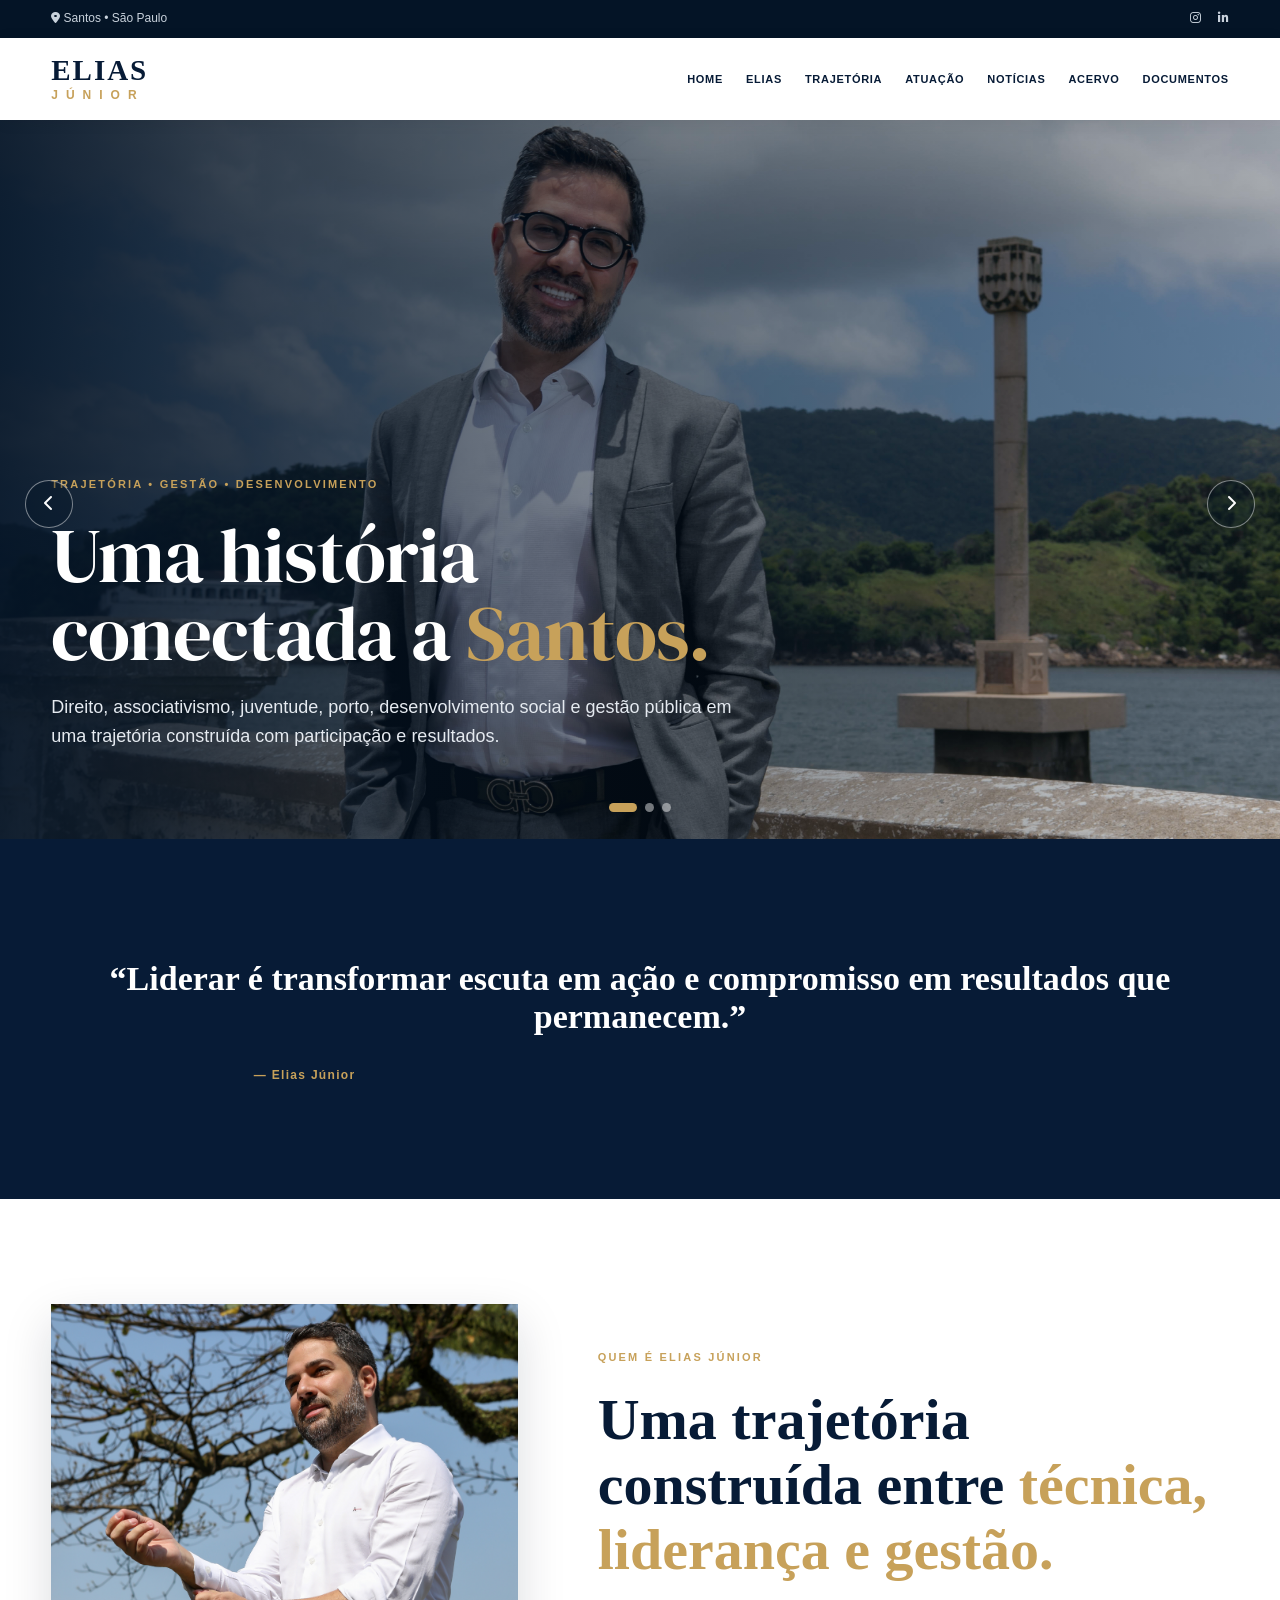
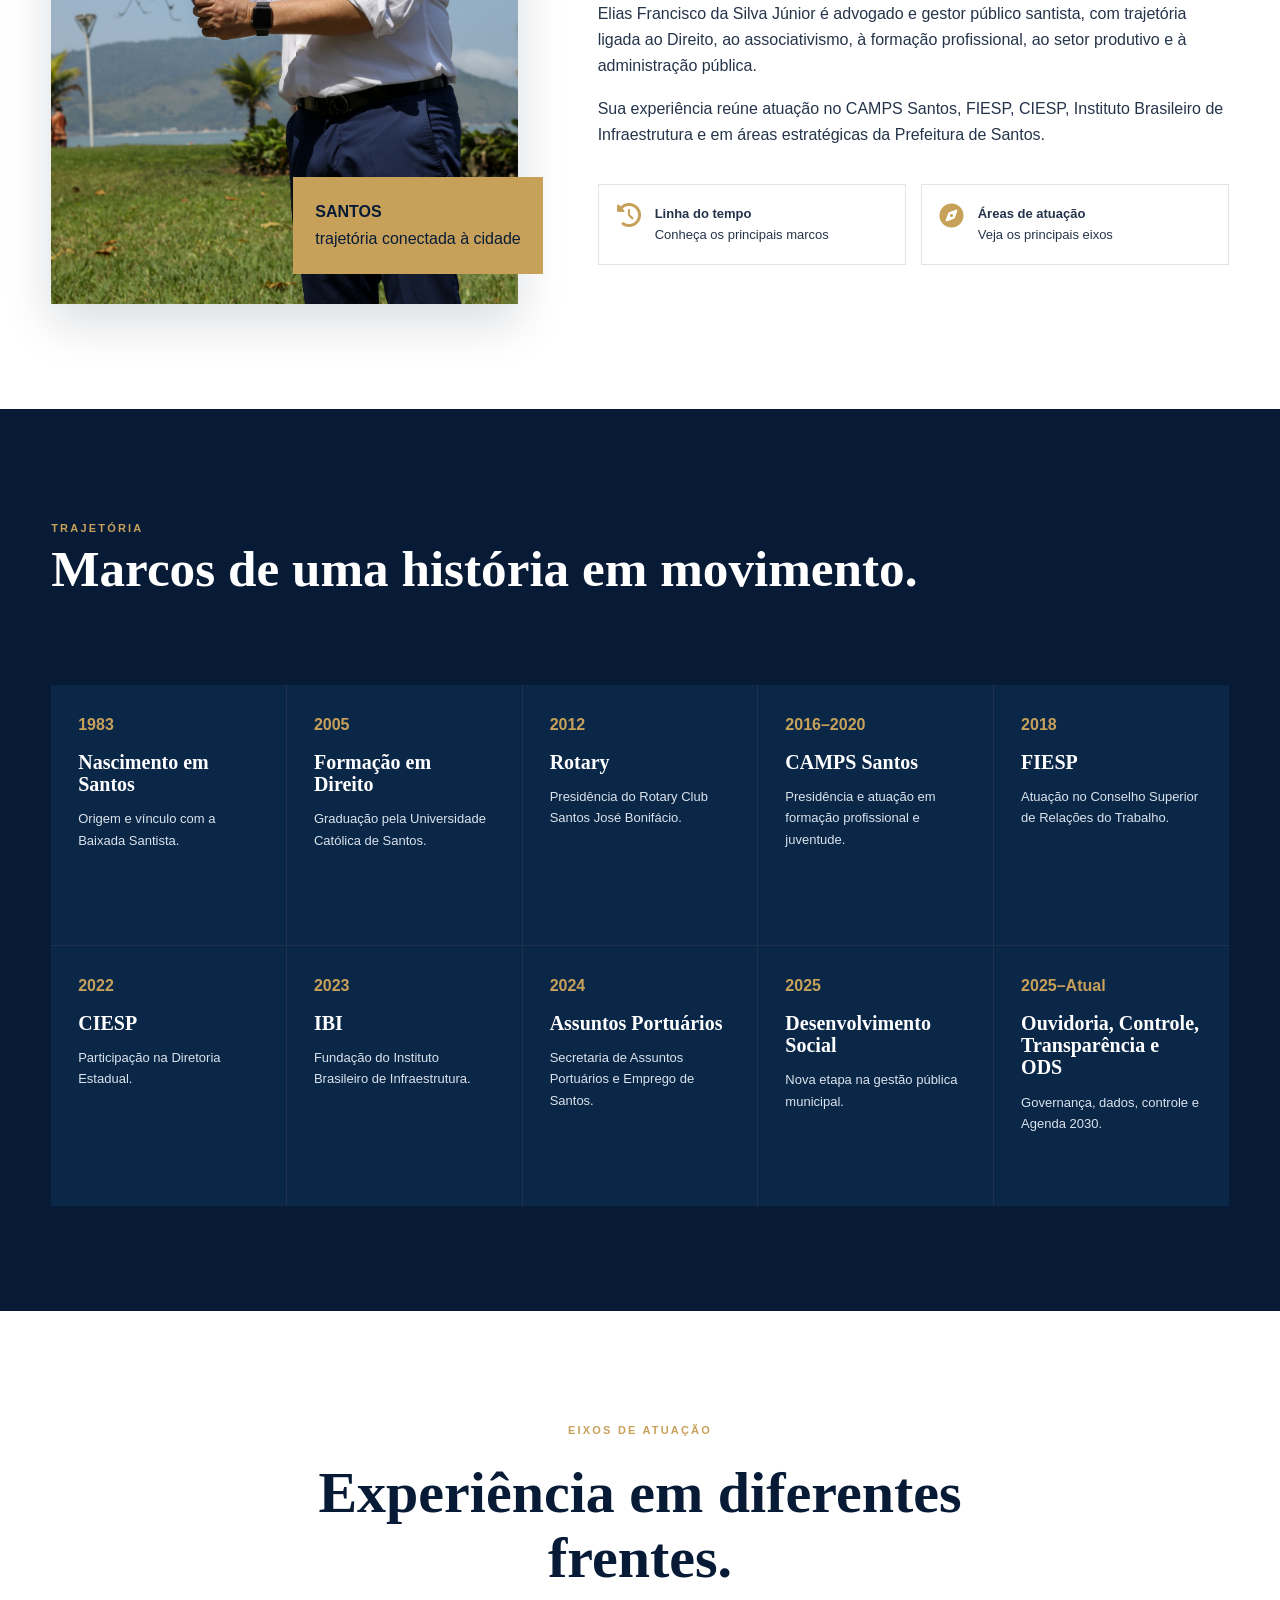
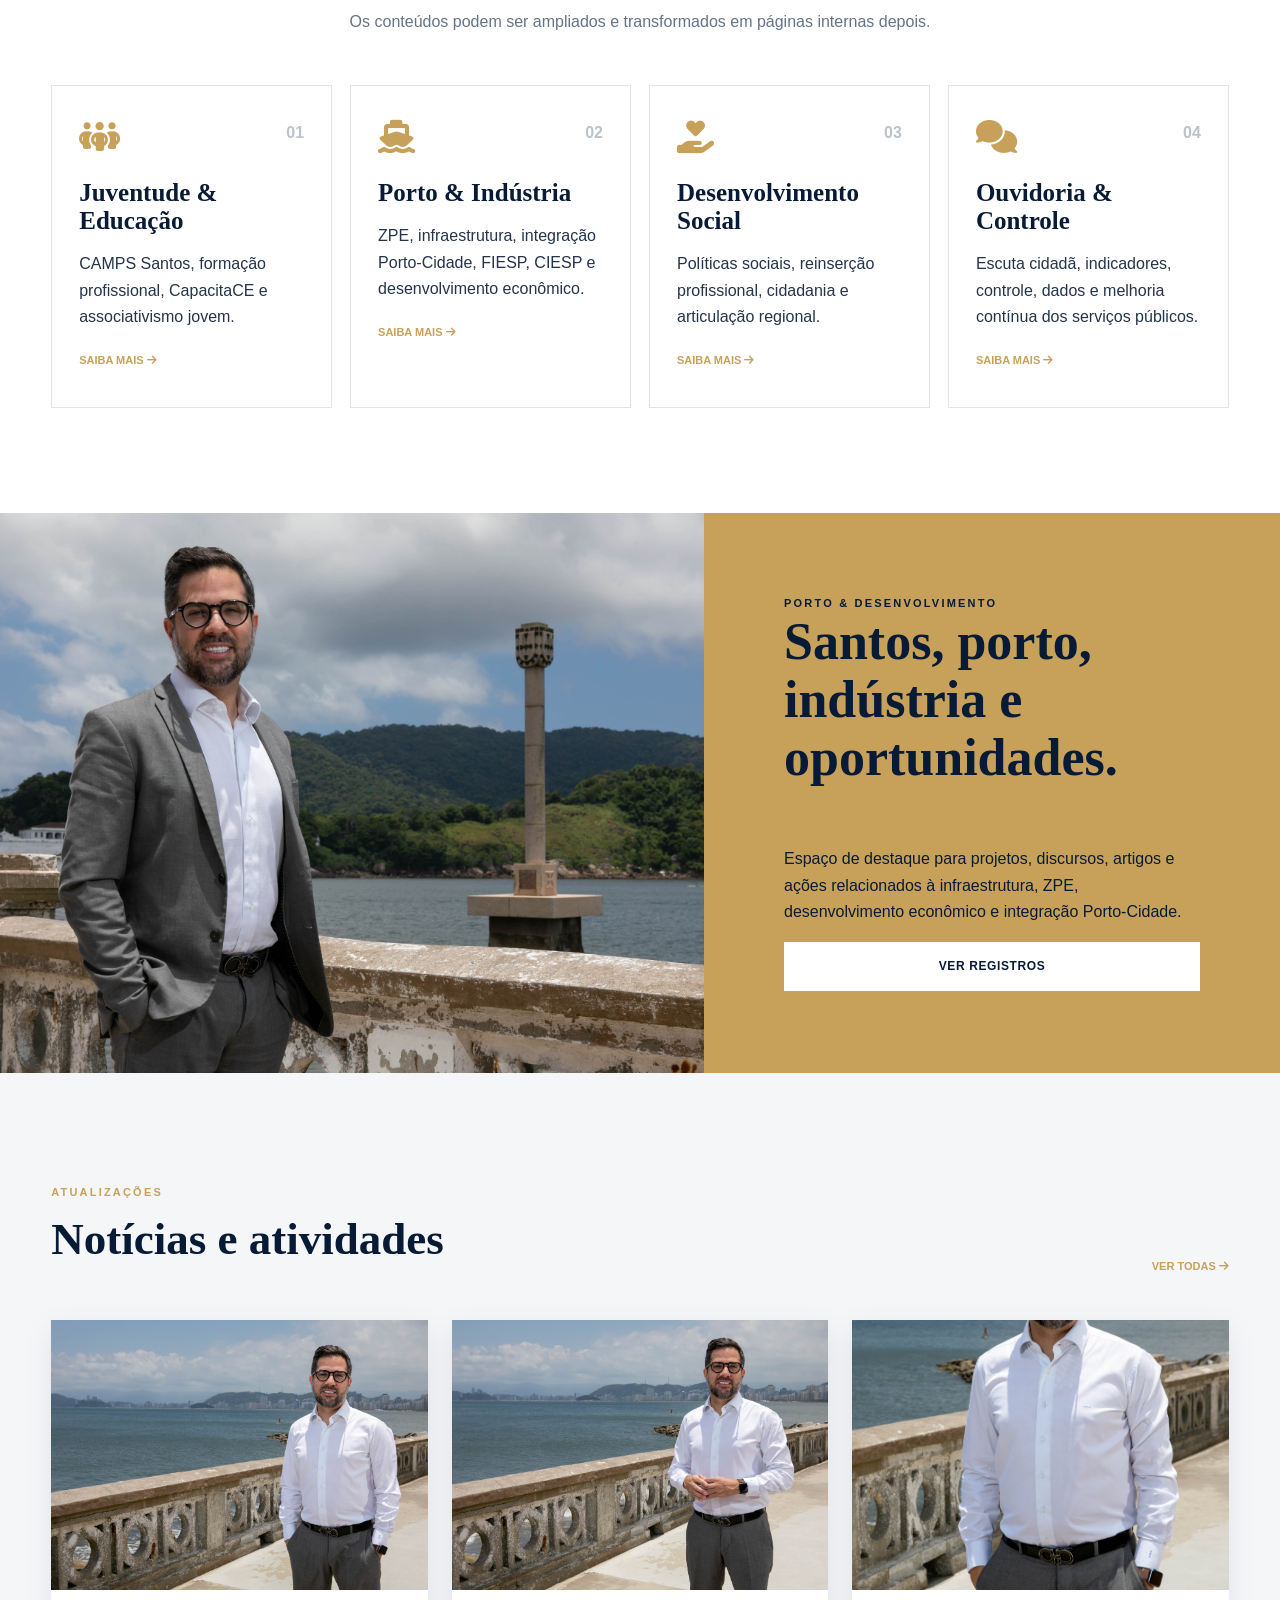
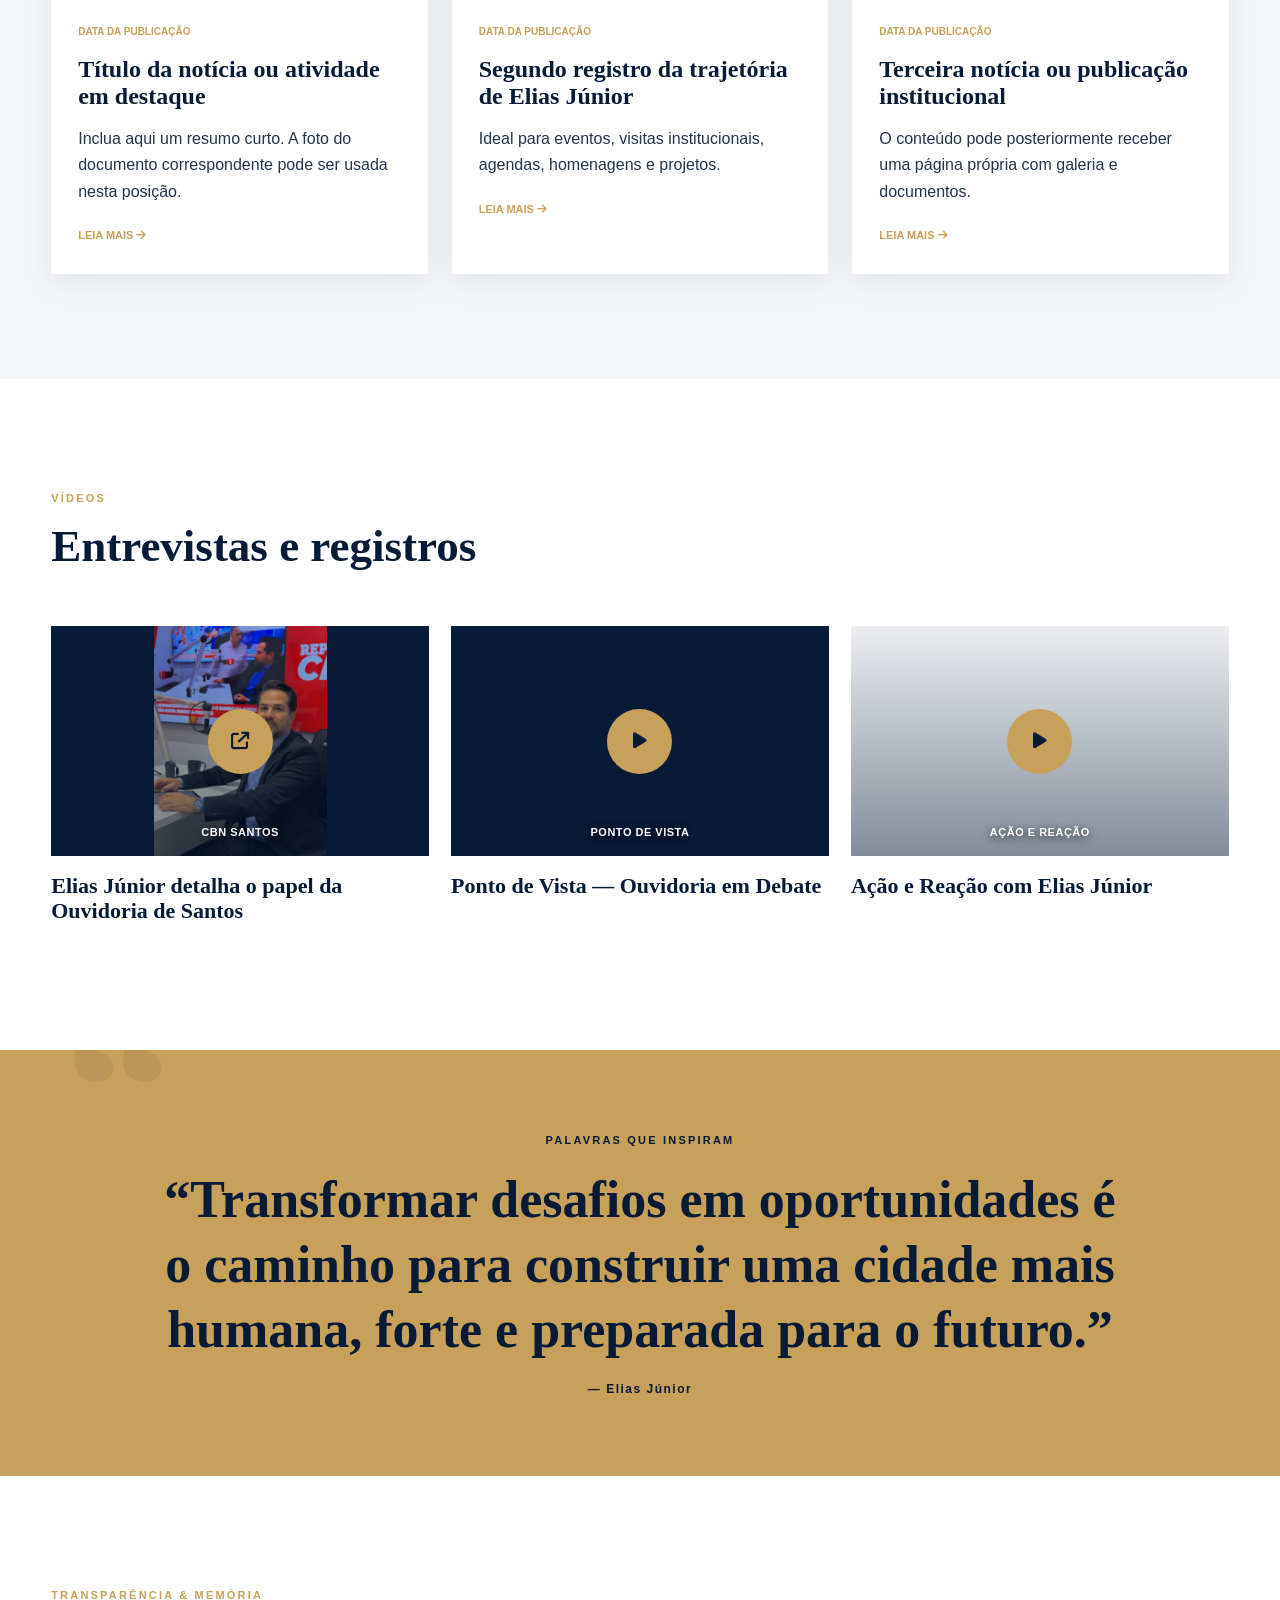
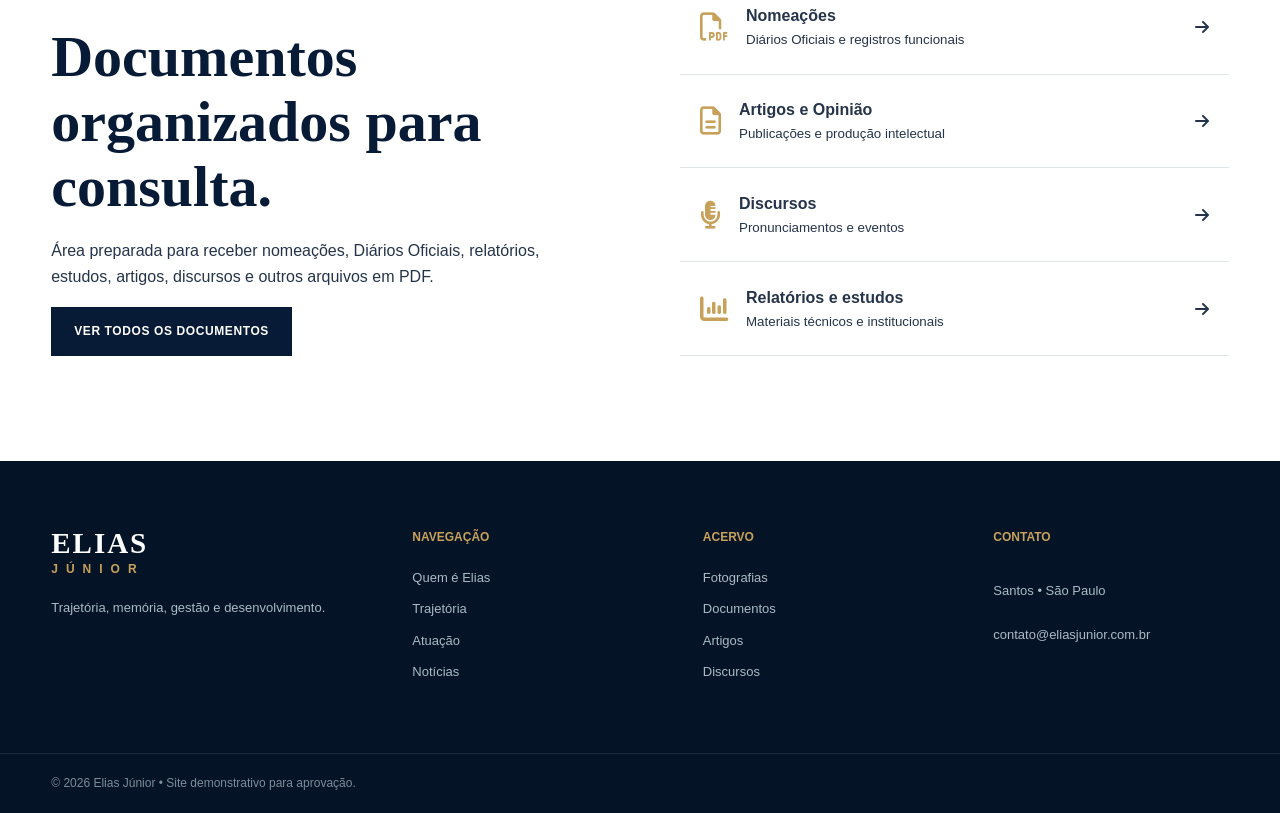
==== commit bf4645bb: "Atualiza animação em index.html" ====
--- a/index.html
+++ b/index.html
@@ -3,7 +3,7 @@
 <head>
   <meta charset="UTF-8">
   <meta name="viewport" content="width=device-width, initial-scale=1.0">
-  <meta name="site-version" content="2026-08-21-animacoes-scroll">
+  <meta name="site-version" content="2026-08-21-animacao-sobre">
   <meta name="description" content="Acervo institucional de Elias Júnior: trajetória, atuação, notícias, documentos e registros em imagens.">
   <title>Elias Júnior | Trajetória e Acervo</title>
   <link rel="preconnect" href="https://fonts.googleapis.com">
@@ -136,6 +136,6 @@
 
   <footer class="footer"><div class="container footer-grid"><div><a href="#inicio" class="brand footer-brand"><span class="brand-main">ELIAS</span><span class="brand-sub">JÚNIOR</span></a><p>Trajetória, memória, gestão e desenvolvimento.</p></div><div><h3>NAVEGAÇÃO</h3><a href="#sobre">Quem é Elias</a><a href="#trajetoria">Trajetória</a><a href="#atuacao">Atuação</a><a href="noticias.html">Notícias</a></div><div><h3>ACERVO</h3><a href="acervo.html">Fotografias</a><a href="documentos.html">Documentos</a><a href="documentos.html?categoria=artigos">Artigos</a><a href="documentos.html?categoria=discursos">Discursos</a></div><div><h3>CONTATO</h3><p>Santos • São Paulo</p><a href="mailto:contato@eliasjunior.com.br">contato@eliasjunior.com.br</a></div></div><div class="footer-bottom"><div class="container">© 2026 Elias Júnior • Site demonstrativo para aprovação.</div></div></footer>
   <button class="back-top" id="backTop"><i class="fa-solid fa-arrow-up"></i></button>
-  <script src="script.js?v=20260821-animacoes-scroll"></script>
+  <script src="script.js?v=20260821-animacao-sobre"></script>
 </body>
 </html>
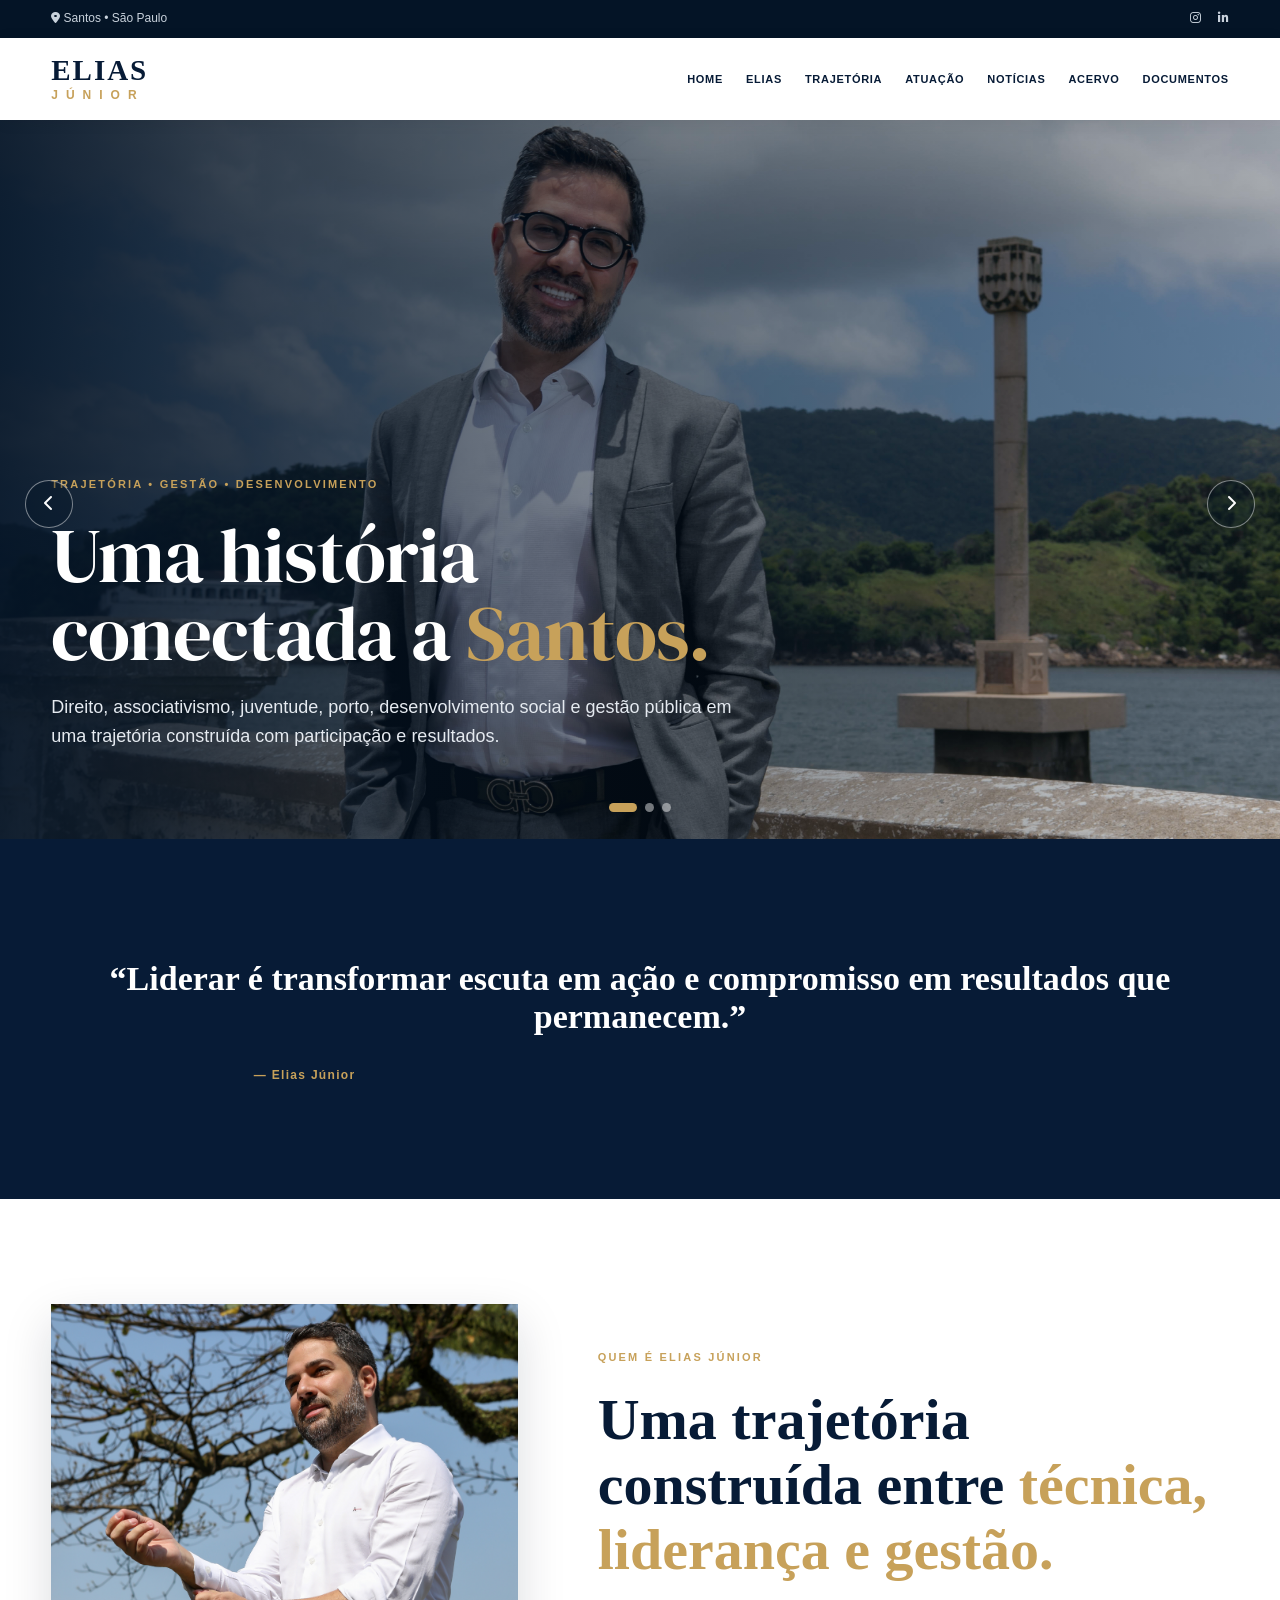
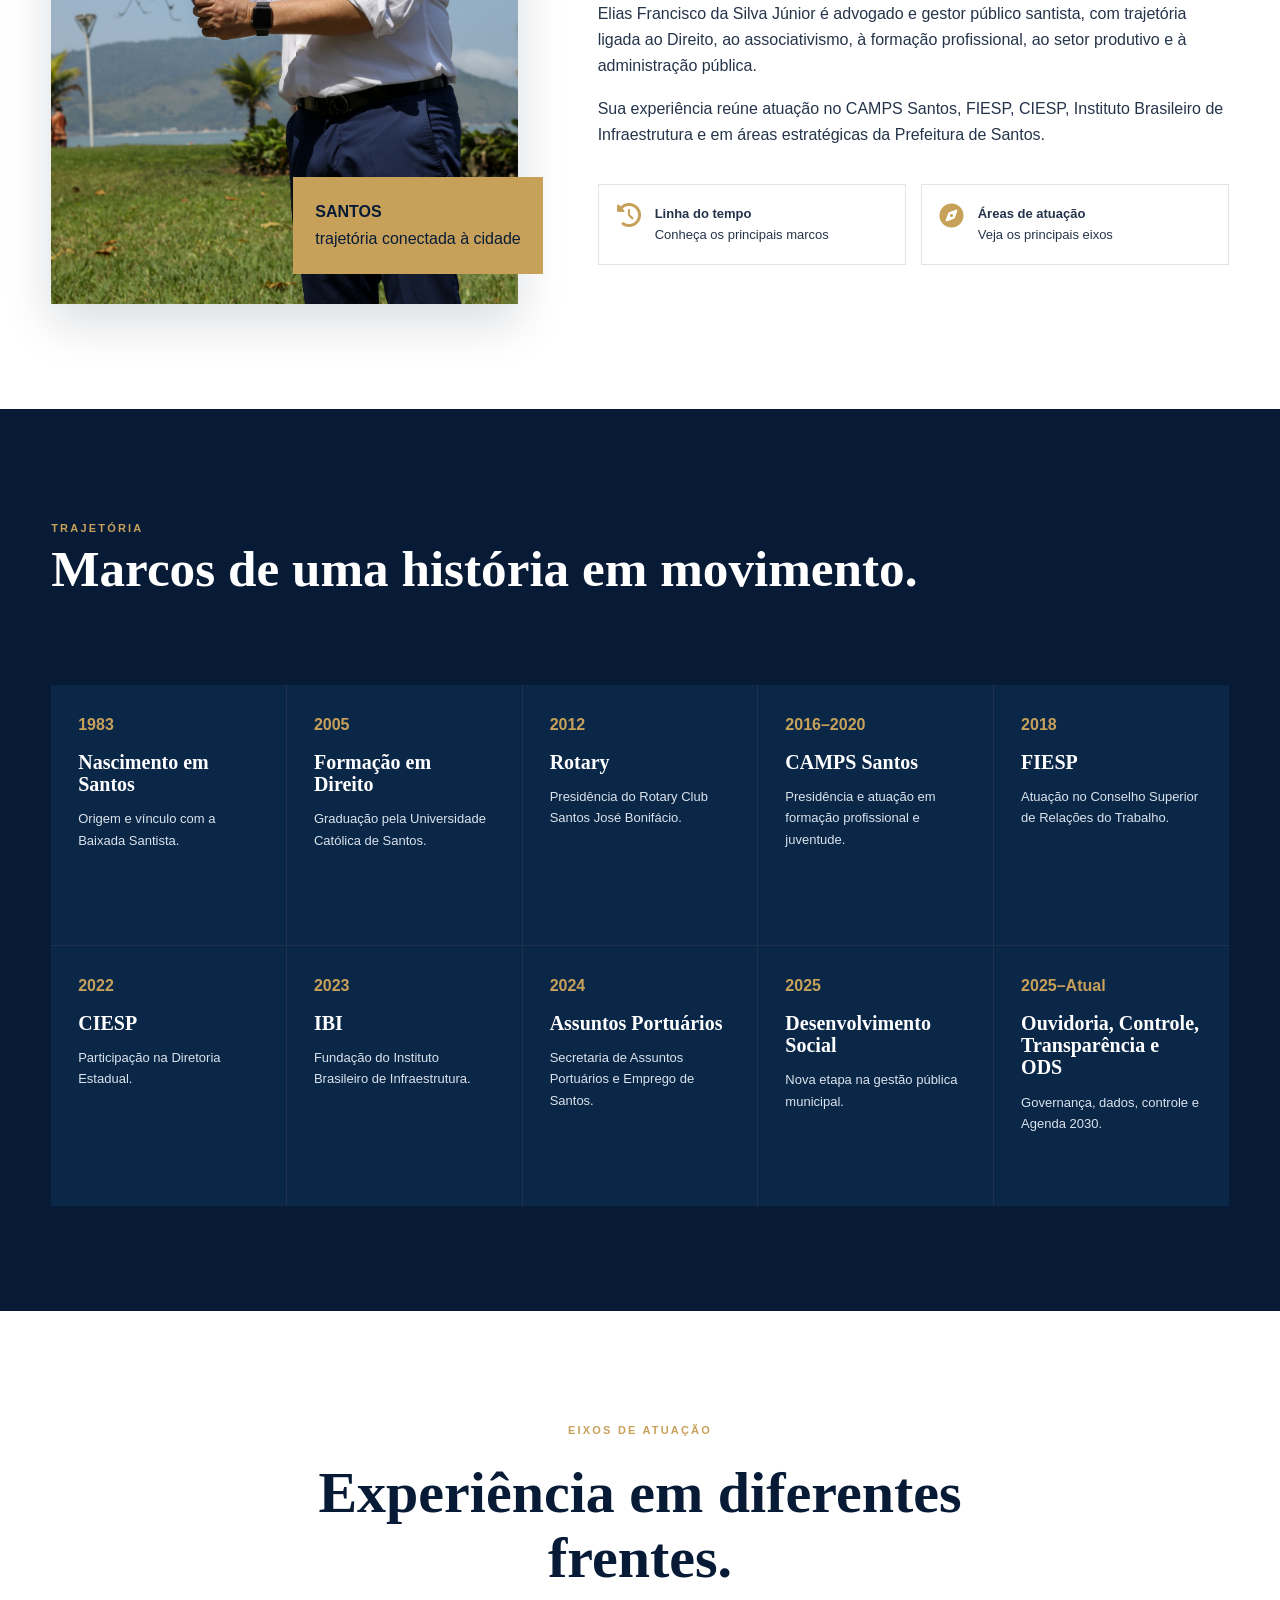
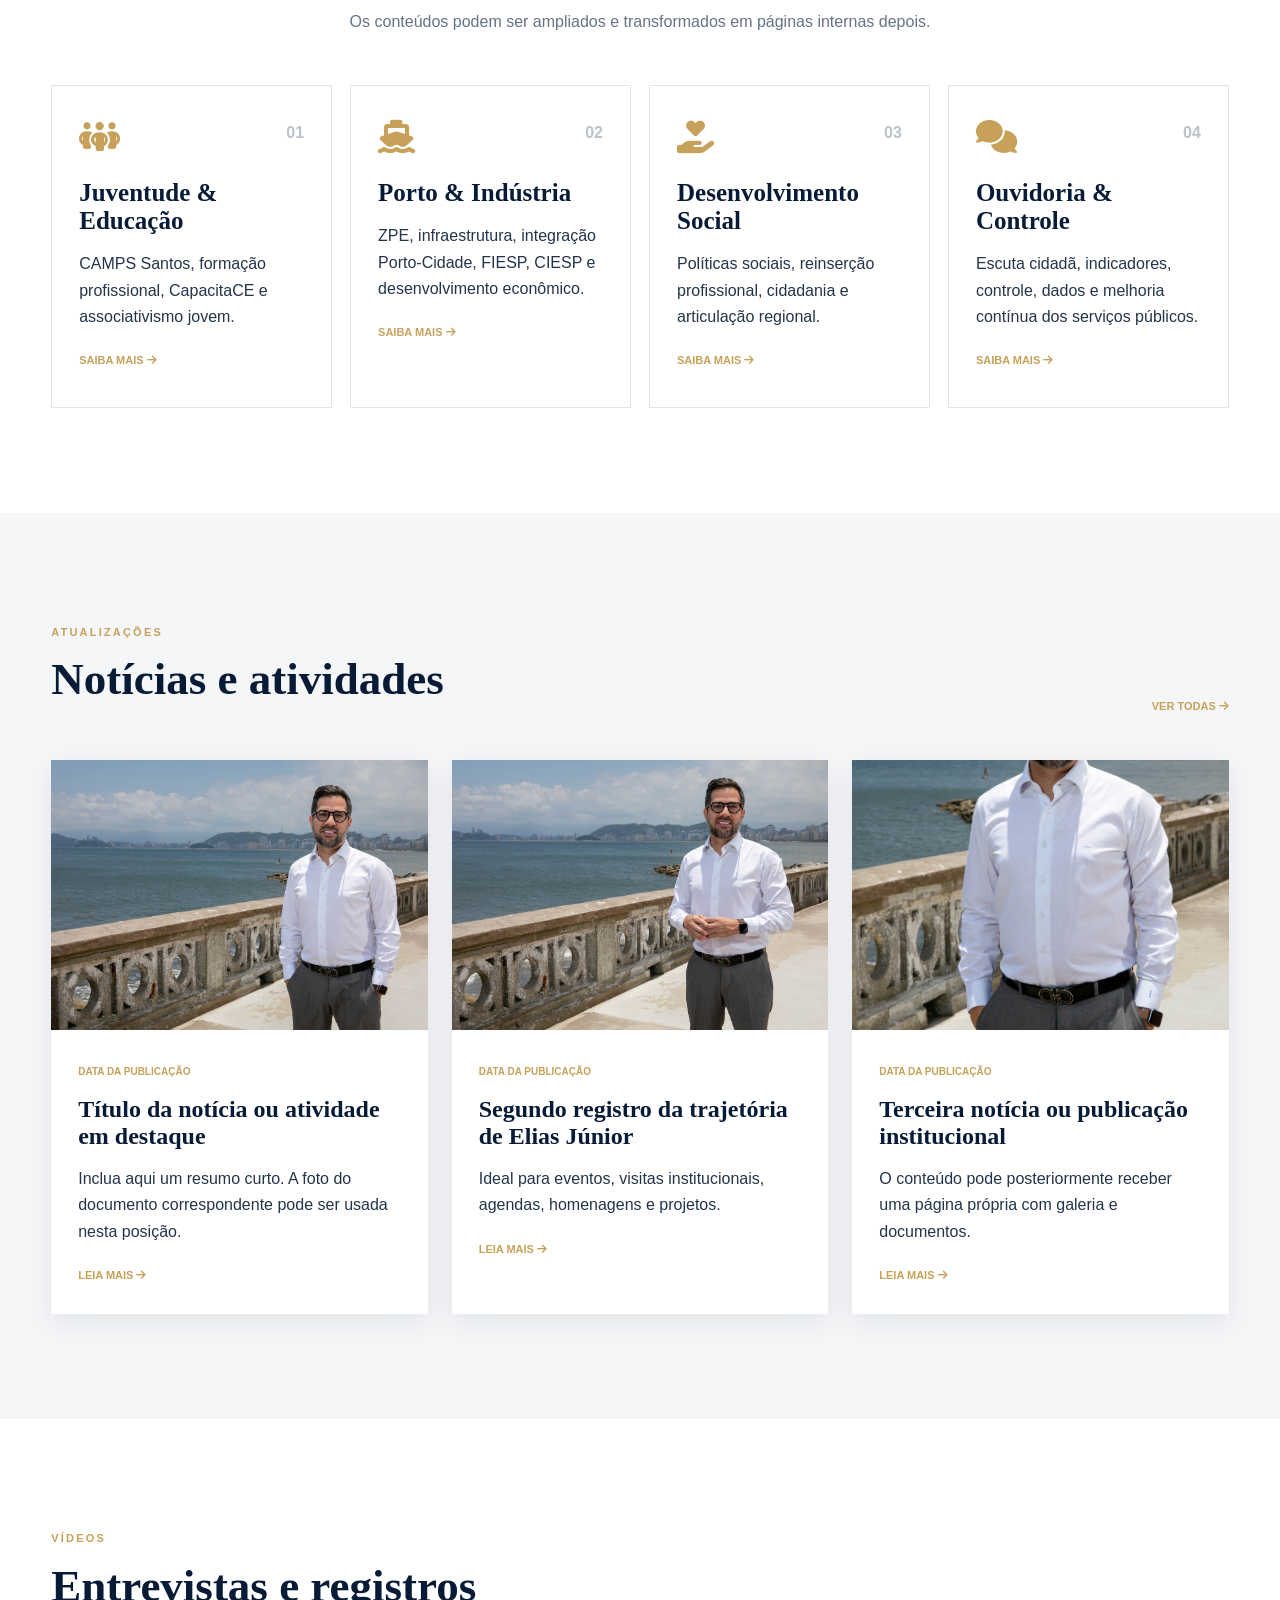
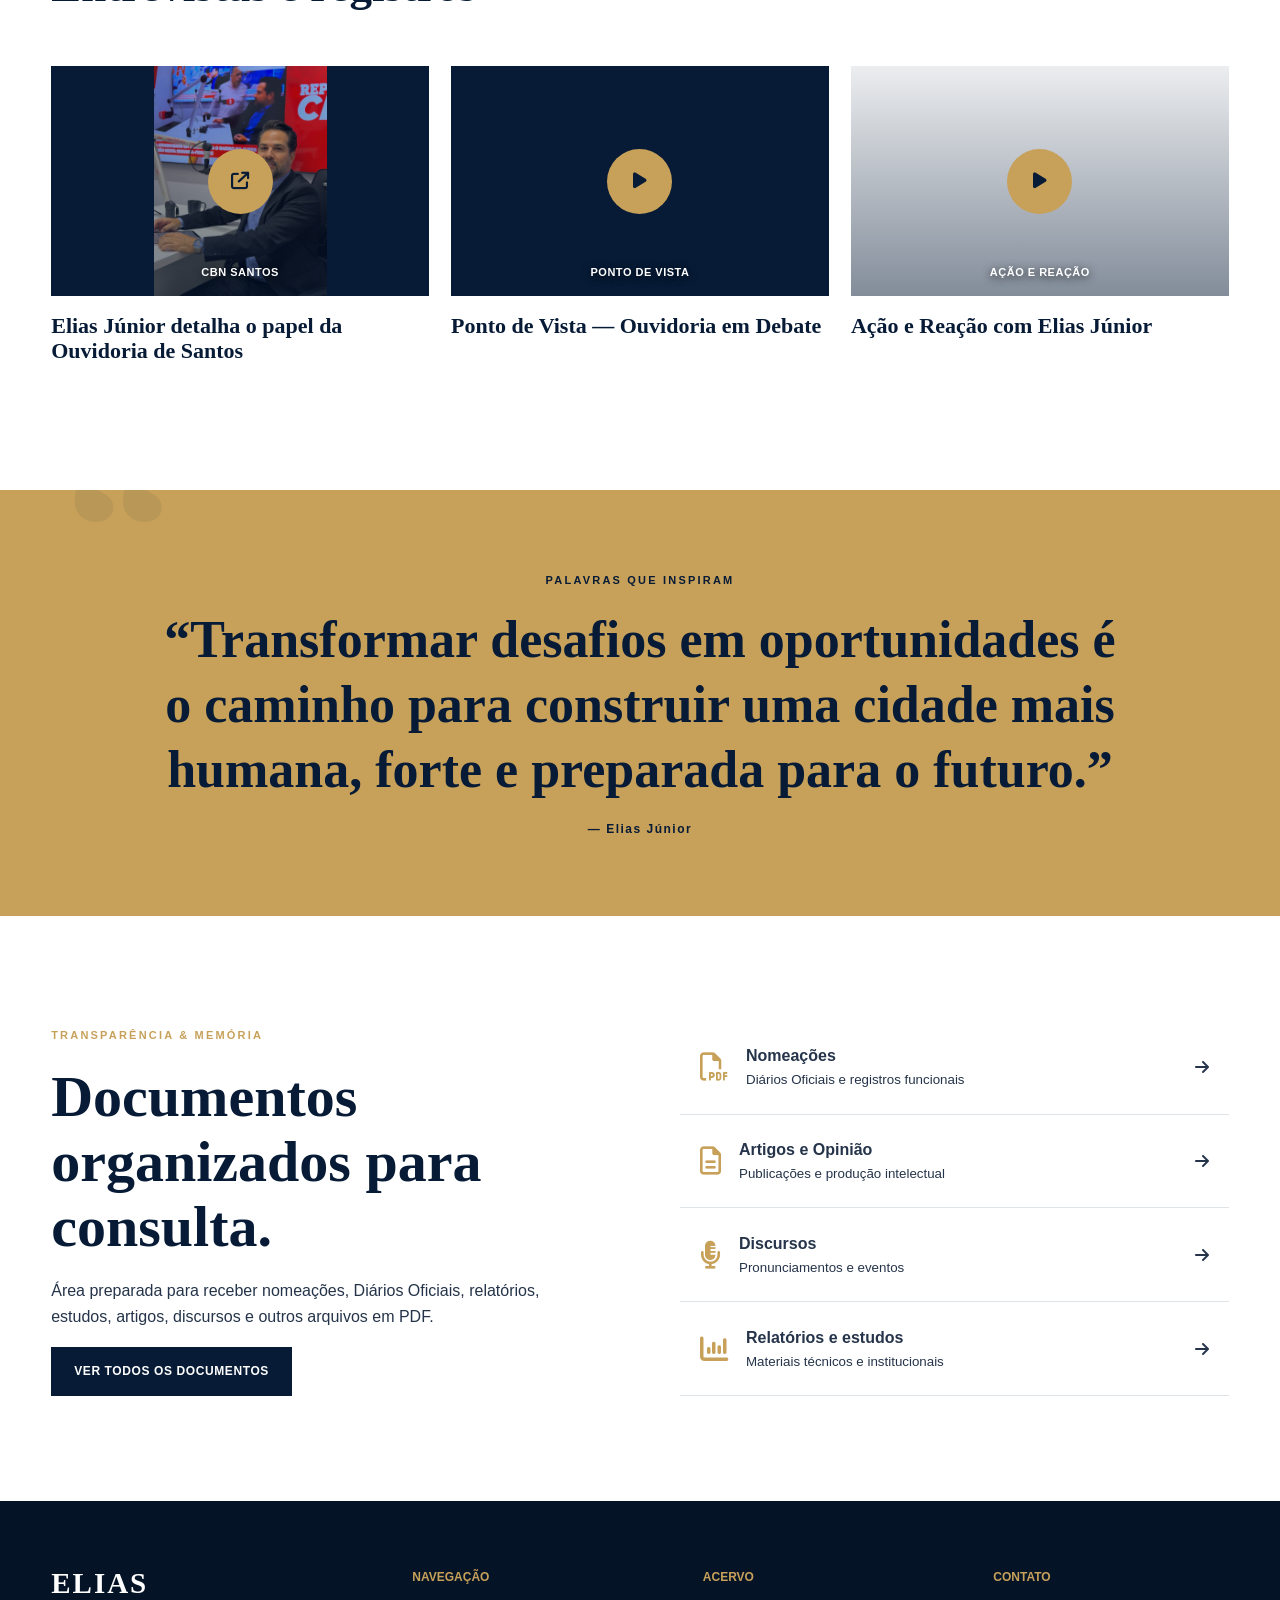
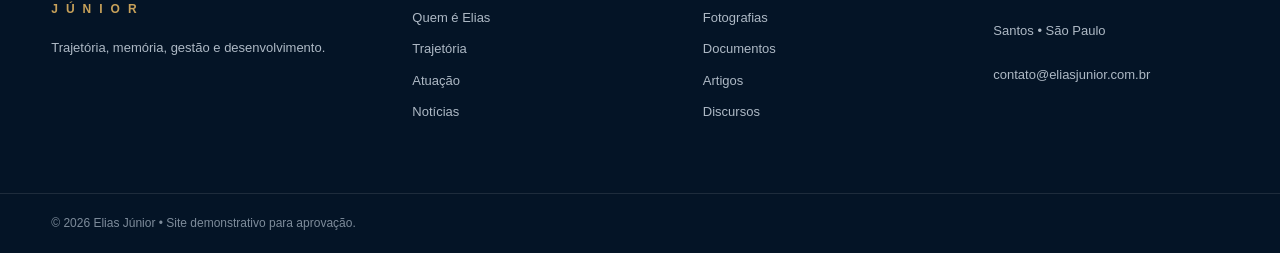
==== commit 51ed9c53: "content: remove port development feature banner" ====
--- a/index.html
+++ b/index.html
@@ -104,8 +104,6 @@
       <article class="area-card"><i class="fa-solid fa-comments"></i><span>04</span><h3>Ouvidoria & Controle</h3><p>Escuta cidadã, indicadores, controle, dados e melhoria contínua dos serviços públicos.</p><a href="#transparencia">SAIBA MAIS <i class="fa-solid fa-arrow-right"></i></a></article>
     </div></div></section>
 
-    <section class="feature-banner" id="destaque"><div class="feature-photo"><div class="photo-slot wide dark-slot has-image" data-label="FOTO PORTO / EVENTO" style="background-image:url('assets/destaque-porto.jpg')"></div></div><div class="feature-copy"><span class="section-kicker light">PORTO & DESENVOLVIMENTO</span><h2>Santos, porto, indústria e oportunidades.</h2><p>Espaço de destaque para projetos, discursos, artigos e ações relacionados à infraestrutura, ZPE, desenvolvimento econômico e integração Porto-Cidade.</p><a href="acervo.html" class="btn btn-light">VER REGISTROS</a></div></section>
-
     <section class="section news" id="noticias"><div class="container"><div class="title-row dark-row"><div><span class="section-kicker">ATUALIZAÇÕES</span><h2>Notícias e atividades</h2></div><a href="noticias.html" class="section-link">VER TODAS <i class="fa-solid fa-arrow-right"></i></a></div><div class="news-grid">
       <article class="news-card"><div class="photo-slot news-photo has-image" style="background-image:url('assets/noticia-1.jpg')"></div><div class="news-body"><span class="news-date">DATA DA PUBLICAÇÃO</span><h3>Título da notícia ou atividade em destaque</h3><p>Inclua aqui um resumo curto. A foto do documento correspondente pode ser usada nesta posição.</p><a href="#">LEIA MAIS <i class="fa-solid fa-arrow-right"></i></a></div></article>
       <article class="news-card"><div class="photo-slot news-photo has-image" style="background-image:url('assets/noticia-2.jpg')"></div><div class="news-body"><span class="news-date">DATA DA PUBLICAÇÃO</span><h3>Segundo registro da trajetória de Elias Júnior</h3><p>Ideal para eventos, visitas institucionais, agendas, homenagens e projetos.</p><a href="#">LEIA MAIS <i class="fa-solid fa-arrow-right"></i></a></div></article>
--- a/style.css
+++ b/style.css
@@ -1,2 +1,4 @@
+@import url('https://fonts.googleapis.com/css2?family=DM+Serif+Display&display=swap');
+
 :root{--navy:#071b36;--blue:#123b64;--gold:#c7a15a;--cream:#f5f1e9;--text:#25344a;--white:#fff;--line:#dfe4e9;--shadow:0 18px 45px rgba(5,20,40,.15)}*{box-sizing:border-box}html{scroll-behavior:smooth}body{margin:0;font-family:Arial,Helvetica,sans-serif;color:var(--text);background:#fff;line-height:1.65}a{text-decoration:none;color:inherit}button{font:inherit}.container{width:min(1180px,92%);margin:auto}.topbar{background:#041426;color:#c9d2dc;font-size:12px}.topbar-inner{height:38px;display:flex;align-items:center;justify-content:space-between}.topbar-social{display:flex;gap:17px}.site-header{position:sticky;top:0;z-index:1000;background:rgba(255,255,255,.97);box-shadow:0 2px 15px rgba(0,0,0,.07)}.header-inner{height:82px;display:flex;align-items:center;justify-content:space-between}.brand{display:flex;flex-direction:column;line-height:.85}.brand-main{font-family:Georgia,serif;font-size:29px;font-weight:800;color:var(--navy);letter-spacing:2px}.brand-sub{font-size:12px;font-weight:800;color:var(--gold);letter-spacing:8px;margin-top:8px}.desktop-nav{display:flex;gap:23px}.desktop-nav a{font-size:11px;font-weight:800;letter-spacing:.7px;color:var(--navy)}.desktop-nav a:hover{color:var(--gold)}.menu-toggle{display:none;background:none;border:0;width:42px}.menu-toggle span{display:block;height:2px;background:var(--navy);margin:7px}.mobile-nav{display:none;padding:10px 4%;background:#fff}.mobile-nav.open{display:grid}.mobile-nav a{padding:12px;border-bottom:1px solid var(--line);font-weight:700}.hero{height:min(720px,80vh);min-height:570px;position:relative;overflow:hidden;background:var(--navy)}.hero-slide{position:absolute;inset:0;display:grid;align-items:center;opacity:0;visibility:hidden;transition:opacity .7s;background-image:linear-gradient(90deg,rgba(4,20,38,.92),rgba(4,20,38,.48),rgba(4,20,38,.18)),var(--bg);background-size:cover;background-position:center 20%}.hero-slide.active{opacity:1;visibility:visible}.hero-content{position:relative;color:#fff;max-width:1180px}.hero-content>*{max-width:720px}.eyebrow,.section-kicker{font-size:11px;font-weight:800;letter-spacing:2.2px;color:var(--gold)}h1,h2,h3{font-family:Georgia,"Times New Roman",serif;line-height:1.12;margin-top:0}.hero h1{font-family:"DM Serif Display",Georgia,"Times New Roman",serif;font-size:clamp(44px,6vw,78px);font-weight:400;line-height:1.02;letter-spacing:-1px;margin:20px 0}.hero h1 strong{color:var(--gold);font-weight:400}.hero p{font-size:18px;color:#e5eaf0}.btn{display:inline-flex;align-items:center;justify-content:center;padding:14px 22px;font-size:12px;font-weight:800;letter-spacing:.6px;border:1px solid transparent}.btn-primary{background:var(--gold);color:var(--navy)}.btn-outline{border-color:#fff;color:#fff}.btn-light{background:#fff;color:var(--navy)}.btn-dark{background:var(--navy);color:#fff}.slider-arrow{position:absolute;top:50%;z-index:5;border:1px solid rgba(255,255,255,.45);background:rgba(4,20,38,.35);color:#fff;width:48px;height:48px;border-radius:50%}.slider-arrow.prev{left:25px}.slider-arrow.next{right:25px}.slider-dots{position:absolute;bottom:28px;left:50%;transform:translateX(-50%);z-index:5;display:flex;gap:8px}.slider-dots button{width:9px;height:9px;border:0;border-radius:50%;background:rgba(255,255,255,.45);padding:0}.slider-dots button.active{background:var(--gold);width:28px;border-radius:8px}.quick-access{margin-top:-1px;background:var(--navy)}
-.quick-access .container{width:100%;max-width:none}.quick-grid{display:grid;grid-template-columns:1fr}.quick-card{padding:42px 55px;position:relative;color:#fff}.quick-dark{background:var(--navy)}.quick-quote{background:var(--navy);text-align:center;padding:86px 7%;min-height:360px;display:flex;flex-direction:column;justify-content:center}.quick-quote h2{font-size:clamp(32px,3.6vw,52px);max-width:1120px;margin:0 auto}.quick-quote-author{margin:22px 0 0;font-size:12px;font-weight:800;letter-spacing:1.3px;color:var(--gold)}.quick-icon{font-size:32px}.quick-card span{font-size:10px;letter-spacing:2px;font-weight:800}.quick-card h2{font-size:34px;margin:8px 0}.quick-card p{max-width:430px}.quick-card>strong{font-size:11px}.section{padding:105px 0}.about-grid{display:grid;grid-template-columns:.85fr 1.15fr;gap:80px;align-items:center}.photo-slot{background:#c9d0d7 center/cover no-repeat}.portrait{min-height:600px;box-shadow:var(--shadow)}.about-media{position:relative}.about-badge{position:absolute;right:-25px;bottom:30px;background:var(--gold);padding:22px;color:var(--navy);display:grid}.about-copy h2,.section-heading h2,.documents h2{font-size:clamp(36px,5vw,58px);color:var(--navy);margin:18px 0}.about-copy h2 em{color:var(--gold);font-style:normal}.about-links{display:grid;grid-template-columns:1fr 1fr;gap:15px;margin-top:35px}.about-links a{border:1px solid var(--line);padding:18px;display:flex;gap:14px}.about-links i{color:var(--gold);font-size:24px}.about-links span{display:grid;font-size:13px}.timeline-section,.archive{background:var(--navy);color:#dbe3ec}.archive .section-kicker{font-size:15px;letter-spacing:3px}.title-row{display:flex;align-items:end;justify-content:space-between;gap:30px;margin-bottom:45px}.title-row>p{max-width:440px}.light-title{color:#fff;font-size:clamp(35px,4vw,52px)}.timeline-horizontal{display:grid;grid-template-columns:repeat(5,1fr);gap:1px;background:rgba(255,255,255,.1)}.timeline-item{position:relative;min-height:260px;padding:27px;background:#0b2748;overflow:hidden;outline:0;transition:transform .28s ease,box-shadow .28s ease;z-index:1}.timeline-item:hover,.timeline-item:focus-visible{transform:translateY(-7px) scale(1.025);box-shadow:0 20px 42px rgba(0,0,0,.35);z-index:5}.timeline-summary{transition:opacity .22s ease,transform .28s ease}.timeline-item:hover .timeline-summary,.timeline-item:focus-visible .timeline-summary{opacity:0;transform:scale(.96)}.timeline-date{color:var(--gold);font-weight:800}.timeline-horizontal h3{color:#fff;font-size:20px;margin:12px 0}.timeline-horizontal p{font-size:13px}.timeline-popup{position:absolute;inset:0;padding:18px;background:#0d2d51;border:1px solid rgba(199,161,90,.75);display:grid;grid-template-rows:118px 1fr;gap:15px;opacity:0;visibility:hidden;transform:translateY(14px) scale(.94);transition:opacity .25s ease,transform .3s ease,visibility .25s;pointer-events:none}.timeline-item:hover .timeline-popup,.timeline-item:focus-visible .timeline-popup{opacity:1;visibility:visible;transform:none}.timeline-popup-photo{border:1px dashed rgba(255,255,255,.35);background:rgba(255,255,255,.035);display:grid;place-items:center;align-content:center;gap:7px;color:#9fb0c2}.timeline-popup-photo i{font-size:27px;color:var(--gold)}.timeline-popup-photo span{font-size:9px;font-weight:800;letter-spacing:1.2px}.timeline-popup-content{display:flex;flex-direction:column;justify-content:center}.timeline-popup-content small{color:var(--gold);font-size:9px;font-weight:800;letter-spacing:1.25px;margin-bottom:7px}.timeline-popup-content strong{color:#fff;font:600 14px/1.4 Arial,Helvetica,sans-serif}.section-heading{text-align:center;max-width:770px;margin:0 auto 50px}.section-heading p{color:#667386}.area-grid{display:grid;grid-template-columns:repeat(4,1fr);gap:18px}.area-card{border:1px solid var(--line);padding:34px 27px;position:relative;transition:.25s}.area-card:hover{transform:translateY(-7px);box-shadow:var(--shadow)}.area-card>i{font-size:33px;color:var(--gold)}.area-card>span{float:right;color:#bbc2c9;font-weight:800}.area-card h3{font-size:25px;color:var(--navy);margin:22px 0 12px}.area-card a{color:var(--gold);font-size:11px;font-weight:800}.feature-banner{display:grid;grid-template-columns:1.1fr .9fr;min-height:560px}.feature-photo,.wide{height:100%;min-height:560px}.feature-copy{background:var(--gold);padding:80px;display:flex;flex-direction:column;justify-content:center;color:var(--navy)}.feature-copy .section-kicker{color:var(--navy)}.feature-copy h2{font-size:52px}.news{background:#f4f6f8}.dark-row h2{font-size:45px;color:var(--navy);margin:10px 0}.section-link{font-size:11px;font-weight:800;color:var(--gold)}.news-grid{display:grid;grid-template-columns:repeat(3,1fr);gap:24px}.news-card{background:#fff;box-shadow:0 8px 28px rgba(8,25,45,.08)}.news-photo{height:270px}.news-body{padding:27px}.news-date{font-size:10px;color:var(--gold);font-weight:800}.news-body h3{color:var(--navy);font-size:24px;margin:13px 0}.news-body a{font-size:11px;font-weight:800;color:var(--gold)}.archive .section-heading p,.light-text{color:#c5d0dc}.archive-filters{display:flex;justify-content:center;gap:10px;flex-wrap:wrap;margin-bottom:35px}.archive-filters button{border:1px solid rgba(255,255,255,.25);background:transparent;color:#fff;padding:10px 18px;font-size:10px;font-weight:800}.archive-filters button.active{background:var(--gold);color:var(--navy);border-color:var(--gold)}.archive-grid{display:grid;grid-template-columns:repeat(3,1fr);grid-auto-rows:260px;gap:12px}.archive-item{border:0;padding:0;position:relative;overflow:hidden;cursor:pointer}.archive-item.large{grid-row:span 2}.archive-photo{height:100%;transition:.4s}.archive-item:hover .archive-photo{transform:scale(1.05)}.archive-caption{position:absolute;inset:auto 0 0;padding:45px 20px 18px;text-align:left;color:#fff;background:linear-gradient(transparent,rgba(0,0,0,.85));display:grid}.archive-caption small{opacity:.75}.archive-item.hidden{display:none}.video-grid{display:grid;grid-template-columns:repeat(3,1fr);gap:22px}.video-thumb{height:230px;display:grid;place-items:center;background:linear-gradient(135deg,#8e99a4,#d4d7da);position:relative}.video-thumb{color:#fff;overflow:hidden;transition:.25s}.video-thumb:hover{transform:translateY(-4px);box-shadow:var(--shadow)}.video-thumb .video-play{width:65px;height:65px;border-radius:50%;background:var(--gold);color:var(--navy);display:grid;place-items:center;position:static;font-size:18px;transition:.25s}.video-thumb:hover .video-play{transform:scale(1.08)}.video-thumb .video-label{position:absolute;bottom:15px;font-size:11px;font-weight:800;letter-spacing:.5px;color:#fff;text-shadow:0 2px 8px rgba(0,0,0,.8)}.video-card h3{font-size:22px;margin-top:18px;color:var(--navy)}.motivational-quote{background:var(--gold);padding:76px 0;color:var(--navy);text-align:center;position:relative;overflow:hidden}.motivational-quote::before{content:"“";position:absolute;top:-72px;left:5%;font:700 220px Georgia,serif;color:rgba(7,27,54,.07);line-height:1}.quote-content{position:relative;max-width:960px}.quote-kicker{font-size:11px;font-weight:800;letter-spacing:2.2px;color:var(--navy)}.quote-content blockquote{margin:14px 0 0}.quote-content p{margin:0;font:600 clamp(30px,4.2vw,52px)/1.25 Georgia,"Times New Roman",serif}.quote-content footer{margin-top:18px;font-size:12px;font-weight:800;letter-spacing:1.5px;color:var(--navy)}.documents-grid{display:grid;grid-template-columns:1fr 1fr;gap:80px}.document-list{display:grid}.document-list a{display:flex;align-items:center;gap:18px;border-bottom:1px solid var(--line);padding:20px}.document-list>a>i:first-child{font-size:28px;color:var(--gold)}.document-list span{display:grid;flex:1}.footer{background:#041426;color:#fff}.footer-grid{display:grid;grid-template-columns:1.3fr 1fr 1fr 1fr;gap:55px;padding:70px 0}.footer .brand-main{color:#fff}.footer-grid>div{display:flex;flex-direction:column;align-items:flex-start;gap:10px}.footer-grid h3{font-size:12px;color:var(--gold);font-family:Arial}.footer-grid a,.footer-grid p{color:#aeb9c5;font-size:13px}.footer-social{display:flex!important;flex-direction:row!important}.footer-bottom{border-top:1px solid rgba(255,255,255,.1);padding:20px 0;color:#7e8c9b;font-size:12px}.back-top{position:fixed;right:25px;bottom:25px;width:47px;height:47px;border:0;background:var(--gold);color:var(--navy);z-index:900;opacity:0;pointer-events:none;transition:.2s}.back-top.show{opacity:1;pointer-events:auto}.lightbox{position:fixed;inset:0;background:rgba(0,0,0,.92);z-index:2000;display:none;place-items:center;padding:5%}.lightbox.open{display:grid}.lightbox-close{position:absolute;right:25px;top:25px;border:0;background:none;color:#fff;font-size:32px}.lightbox-content{width:min(1100px,95%);height:min(760px,82vh)}.lightbox-image{width:100%;height:100%;background:center/contain no-repeat;color:transparent}.desktop-nav a.active{color:var(--gold)}.mobile-nav a.active{color:var(--gold)}.internal-hero{position:relative;background:linear-gradient(115deg,#041426,#0b3158);padding:110px 0 95px;color:#fff;border-bottom:5px solid var(--gold);overflow:hidden}.internal-hero::after{content:"";position:absolute;width:420px;height:420px;border:1px solid rgba(199,161,90,.18);border-radius:50%;right:-100px;top:-210px}.internal-hero .container{position:relative;z-index:1}.internal-hero h1{font-size:clamp(45px,6vw,76px);max-width:900px;margin:18px 0 22px}.internal-hero p{max-width:760px;color:#d6e0ea;font-size:18px}.internal-content{background:#f4f6f8}.internal-heading{display:grid;grid-template-columns:1fr .75fr;gap:60px;align-items:end;margin-bottom:35px}.internal-heading h2{font-size:clamp(38px,5vw,58px);color:var(--navy);margin:12px 0 0}.internal-heading>p{color:#667386;margin:0}.content-filters{display:flex;gap:9px;flex-wrap:wrap;margin-bottom:35px}.content-filters span{border:1px solid #cfd6dd;padding:10px 16px;font-size:10px;font-weight:800;color:#667386}.content-filters span.active{background:var(--navy);border-color:var(--navy);color:#fff}.internal-news-grid{row-gap:28px}.content-photo-placeholder{display:grid;place-items:center;background:linear-gradient(135deg,#102f52,#59718a);color:rgba(255,255,255,.75);font-size:52px}.archive-page{padding-top:85px}.archive-page-grid{grid-auto-rows:320px}@media(max-width:950px){.desktop-nav{display:none}.menu-toggle{display:block}.timeline-horizontal{grid-template-columns:repeat(2,1fr)}.area-grid{grid-template-columns:repeat(2,1fr)}.about-grid{grid-template-columns:1fr}.feature-banner{grid-template-columns:1fr}.feature-copy{padding:60px 7%}.news-grid{grid-template-columns:1fr}.archive-grid{grid-template-columns:repeat(2,1fr)}.documents-grid{grid-template-columns:1fr}.footer-grid{grid-template-columns:repeat(2,1fr)}}@media(max-width:620px){.hero{min-height:650px}.hero-content{padding-top:50px}.hero p{font-size:16px}.slider-arrow{display:none}.quick-grid,.area-grid,.video-grid{grid-template-columns:1fr}.quick-card{padding:36px 7%}.quick-quote{min-height:300px;padding:56px 7%}.section{padding:75px 0}.portrait{min-height:470px}.about-badge{right:0}.about-links{grid-template-columns:1fr}.timeline-horizontal{grid-template-columns:1fr}.title-row{align-items:flex-start;flex-direction:column}.feature-photo,.wide{min-height:400px}.feature-copy h2{font-size:40px}.archive-grid{grid-template-columns:1fr;grid-auto-rows:300px}.archive-item.large{grid-row:span 1}.motivational-quote{padding:58px 0}.quote-content p{font-size:clamp(28px,9vw,40px)}.footer-grid{grid-template-columns:1fr}.topbar-inner{justify-content:center}.topbar-social{display:none}}@media(max-width:950px){.internal-heading{grid-template-columns:1fr;gap:18px}.internal-hero{padding:85px 0 75px}}@media(max-width:620px){.internal-hero{padding:70px 0 60px}.internal-hero h1{font-size:42px}.internal-hero p{font-size:16px}.archive-page-grid{grid-auto-rows:300px}}.document-library{background:#f4f6f8}.document-library-heading{margin-bottom:32px}.document-toolbar{display:flex;align-items:center;justify-content:space-between;gap:22px;margin-bottom:28px}.document-search{height:48px;min-width:290px;background:#fff;border:1px solid #d7dee5;display:flex;align-items:center;gap:12px;padding:0 16px;color:var(--gold)}.document-search input{width:100%;border:0;outline:0;background:transparent;color:var(--navy);font:inherit}.document-search input::placeholder{color:#84909d}.document-filters{display:flex;justify-content:flex-end;gap:8px;flex-wrap:wrap}.document-filters button{border:1px solid #cfd6dd;background:transparent;color:#667386;padding:11px 15px;font-size:10px;font-weight:800;cursor:pointer}.document-filters button.active{background:var(--navy);border-color:var(--navy);color:#fff}.document-library-list{display:grid;gap:12px}.document-entry{display:grid;grid-template-columns:72px minmax(0,1fr) auto;align-items:center;gap:24px;background:#fff;border:1px solid #e0e5ea;padding:24px 28px;transition:.2s}.document-entry:hover{transform:translateY(-2px);box-shadow:0 12px 28px rgba(8,25,45,.08);border-color:#cad3dc}.document-entry-icon{width:62px;height:62px;display:grid;place-items:center;background:var(--cream);color:var(--gold);font-size:27px}.document-entry-copy>span{font-size:9px;font-weight:800;letter-spacing:1.5px;color:var(--gold)}.document-entry-copy h3{font-family:Georgia,"Times New Roman",serif;font-size:24px;color:var(--navy);margin:5px 0 7px}.document-entry-copy p{margin:0;color:#667386;font-size:13px}.document-entry-meta{min-width:190px;text-align:right;display:grid;gap:6px}.document-entry-meta small{font-size:9px;font-weight:700;color:#8b96a1}.document-entry-meta strong{font-size:9px;letter-spacing:.8px;color:var(--navy);background:#eef1f4;padding:8px 10px}.document-empty{display:none;text-align:center;background:#fff;border:1px solid #e0e5ea;padding:32px;color:#667386}.document-empty.show{display:block}@media(max-width:950px){.document-toolbar{align-items:stretch;flex-direction:column}.document-search{min-width:0;width:100%}.document-filters{justify-content:flex-start}.document-entry{grid-template-columns:62px minmax(0,1fr)}.document-entry-meta{grid-column:2;text-align:left;min-width:0;display:flex;align-items:center;flex-wrap:wrap}.document-entry-meta strong{display:inline-block}}@media(max-width:620px){.document-entry{grid-template-columns:1fr;padding:22px}.document-entry-icon{width:54px;height:54px}.document-entry-meta{grid-column:1;display:grid}.document-filters button{flex:1}.document-library-heading{margin-bottom:25px}}@media(max-width:620px){.timeline-item{min-height:280px}.timeline-popup{grid-template-rows:125px 1fr}}.reveal-ready .scroll-reveal{opacity:0;translate:0 0;transition:opacity .7s cubic-bezier(.2,.8,.2,1),translate .85s cubic-bezier(.16,1,.3,1);transition-delay:var(--reveal-delay,0s);will-change:opacity,translate}.reveal-ready .scroll-reveal.reveal-left{translate:-78px 0}.reveal-ready .scroll-reveal.reveal-right{translate:78px 0}.reveal-ready .scroll-reveal.reveal-up{translate:0 58px}.reveal-ready .scroll-reveal.is-visible{opacity:1;translate:0 0}@media(prefers-reduced-motion:reduce){.reveal-ready .scroll-reveal,.reveal-ready .scroll-reveal.reveal-left,.reveal-ready .scroll-reveal.reveal-right,.reveal-ready .scroll-reveal.reveal-up{opacity:1;translate:0 0;transition:none}}+.quick-access .container{width:100%;max-width:none}.quick-grid{display:grid;grid-template-columns:1fr}.quick-card{padding:42px 55px;position:relative;color:#fff}.quick-dark{background:var(--navy)}.quick-quote{background:var(--navy);text-align:center;padding:86px 7%;min-height:360px;display:flex;flex-direction:column;justify-content:center}.quick-quote h2{font-size:clamp(32px,3.6vw,52px);max-width:1120px;margin:0 auto}.quick-quote-author{margin:22px 0 0;font-size:12px;font-weight:800;letter-spacing:1.3px;color:var(--gold)}.quick-icon{font-size:32px}.quick-card span{font-size:10px;letter-spacing:2px;font-weight:800}.quick-card h2{font-size:34px;margin:8px 0}.quick-card p{max-width:430px}.quick-card>strong{font-size:11px}.section{padding:105px 0}.about-grid{display:grid;grid-template-columns:.85fr 1.15fr;gap:80px;align-items:center}.photo-slot{background:#c9d0d7 center/cover no-repeat}.portrait{min-height:600px;box-shadow:var(--shadow)}.about-media{position:relative}.about-badge{position:absolute;right:-25px;bottom:30px;background:var(--gold);padding:22px;color:var(--navy);display:grid}.about-copy h2,.section-heading h2,.documents h2{font-size:clamp(36px,5vw,58px);color:var(--navy);margin:18px 0}.about-copy h2 em{color:var(--gold);font-style:normal}.about-links{display:grid;grid-template-columns:1fr 1fr;gap:15px;margin-top:35px}.about-links a{border:1px solid var(--line);padding:18px;display:flex;gap:14px}.about-links i{color:var(--gold);font-size:24px}.about-links span{display:grid;font-size:13px}.timeline-section,.archive{background:var(--navy);color:#dbe3ec}.archive .section-kicker{font-size:15px;letter-spacing:3px}.title-row{display:flex;align-items:end;justify-content:space-between;gap:30px;margin-bottom:45px}.title-row>p{max-width:440px}.light-title{color:#fff;font-size:clamp(35px,4vw,52px)}.timeline-horizontal{display:grid;grid-template-columns:repeat(5,1fr);gap:1px;background:rgba(255,255,255,.1)}.timeline-item{position:relative;min-height:260px;padding:27px;background:#0b2748;overflow:hidden;outline:0;transition:transform .28s ease,box-shadow .28s ease;z-index:1}.timeline-item:hover,.timeline-item:focus-visible{transform:translateY(-7px) scale(1.025);box-shadow:0 20px 42px rgba(0,0,0,.35);z-index:5}.timeline-summary{transition:opacity .22s ease,transform .28s ease}.timeline-item:hover .timeline-summary,.timeline-item:focus-visible .timeline-summary{opacity:0;transform:scale(.96)}.timeline-date{color:var(--gold);font-weight:800}.timeline-horizontal h3{color:#fff;font-size:20px;margin:12px 0}.timeline-horizontal p{font-size:13px}.timeline-popup{position:absolute;inset:0;padding:18px;background:#0d2d51;border:1px solid rgba(199,161,90,.75);display:grid;grid-template-rows:118px 1fr;gap:15px;opacity:0;visibility:hidden;transform:translateY(14px) scale(.94);transition:opacity .25s ease,transform .3s ease,visibility .25s;pointer-events:none}.timeline-item:hover .timeline-popup,.timeline-item:focus-visible .timeline-popup{opacity:1;visibility:visible;transform:none}.timeline-popup-photo{border:1px dashed rgba(255,255,255,.35);background:rgba(255,255,255,.035);display:grid;place-items:center;align-content:center;gap:7px;color:#9fb0c2}.timeline-popup-photo i{font-size:27px;color:var(--gold)}.timeline-popup-photo span{font-size:9px;font-weight:800;letter-spacing:1.2px}.timeline-popup-content{display:flex;flex-direction:column;justify-content:center}.timeline-popup-content small{color:var(--gold);font-size:9px;font-weight:800;letter-spacing:1.25px;margin-bottom:7px}.timeline-popup-content strong{color:#fff;font:600 14px/1.4 Arial,Helvetica,sans-serif}.section-heading{text-align:center;max-width:770px;margin:0 auto 50px}.section-heading p{color:#667386}.area-grid{display:grid;grid-template-columns:repeat(4,1fr);gap:18px}.area-card{border:1px solid var(--line);padding:34px 27px;position:relative;transition:.25s}.area-card:hover{transform:translateY(-7px);box-shadow:var(--shadow)}.area-card>i{font-size:33px;color:var(--gold)}.area-card>span{float:right;color:#bbc2c9;font-weight:800}.area-card h3{font-size:25px;color:var(--navy);margin:22px 0 12px}.area-card a{color:var(--gold);font-size:11px;font-weight:800}.feature-banner{display:grid;grid-template-columns:1.1fr .9fr;min-height:560px}.feature-photo,.wide{height:100%;min-height:560px}.feature-copy{background:var(--gold);padding:80px;display:flex;flex-direction:column;justify-content:center;color:var(--navy)}.feature-copy .section-kicker{color:var(--navy)}.feature-copy h2{font-size:52px}.news{background:#f4f6f8}.dark-row h2{font-size:45px;color:var(--navy);margin:10px 0}.section-link{font-size:11px;font-weight:800;color:var(--gold)}.news-grid{display:grid;grid-template-columns:repeat(3,1fr);gap:24px}.news-card{background:#fff;box-shadow:0 8px 28px rgba(8,25,45,.08)}.news-photo{height:270px}.news-body{padding:27px}.news-date{font-size:10px;color:var(--gold);font-weight:800}.news-body h3{color:var(--navy);font-size:24px;margin:13px 0}.news-body a{font-size:11px;font-weight:800;color:var(--gold)}.archive .section-heading p,.light-text{color:#c5d0dc}.archive-filters{display:flex;justify-content:center;gap:10px;flex-wrap:wrap;margin-bottom:35px}.archive-filters button{border:1px solid rgba(255,255,255,.25);background:transparent;color:#fff;padding:10px 18px;font-size:10px;font-weight:800}.archive-filters button.active{background:var(--gold);color:var(--navy);border-color:var(--gold)}.archive-grid{display:grid;grid-template-columns:repeat(3,1fr);grid-auto-rows:260px;gap:12px}.archive-item{border:0;padding:0;position:relative;overflow:hidden;cursor:pointer}.archive-item.large{grid-row:span 2}.archive-photo{height:100%;transition:.4s}.archive-item:hover .archive-photo{transform:scale(1.05)}.archive-caption{position:absolute;inset:auto 0 0;padding:45px 20px 18px;text-align:left;color:#fff;background:linear-gradient(transparent,rgba(0,0,0,.85));display:grid}.archive-caption small{opacity:.75}.archive-item.hidden{display:none}.video-grid{display:grid;grid-template-columns:repeat(3,1fr);gap:22px}.video-thumb{height:230px;display:grid;place-items:center;background:linear-gradient(135deg,#8e99a4,#d4d7da);position:relative}.video-thumb{color:#fff;overflow:hidden;transition:.25s}.video-thumb:hover{transform:translateY(-4px);box-shadow:var(--shadow)}.video-thumb .video-play{width:65px;height:65px;border-radius:50%;background:var(--gold);color:var(--navy);display:grid;place-items:center;position:static;font-size:18px;transition:.25s}.video-thumb:hover .video-play{transform:scale(1.08)}.video-thumb .video-label{position:absolute;bottom:15px;font-size:11px;font-weight:800;letter-spacing:.5px;color:#fff;text-shadow:0 2px 8px rgba(0,0,0,.8)}.video-card h3{font-size:22px;margin-top:18px;color:var(--navy)}.motivational-quote{background:var(--gold);padding:76px 0;color:var(--navy);text-align:center;position:relative;overflow:hidden}.motivational-quote::before{content:"“";position:absolute;top:-72px;left:5%;font:700 220px Georgia,serif;color:rgba(7,27,54,.07);line-height:1}.quote-content{position:relative;max-width:960px}.quote-kicker{font-size:11px;font-weight:800;letter-spacing:2.2px;color:var(--navy)}.quote-content blockquote{margin:14px 0 0}.quote-content p{margin:0;font:600 clamp(30px,4.2vw,52px)/1.25 Georgia,"Times New Roman",serif}.quote-content footer{margin-top:18px;font-size:12px;font-weight:800;letter-spacing:1.5px;color:var(--navy)}.documents-grid{display:grid;grid-template-columns:1fr 1fr;gap:80px}.document-list{display:grid}.document-list a{display:flex;align-items:center;gap:18px;border-bottom:1px solid var(--line);padding:20px}.document-list>a>i:first-child{font-size:28px;color:var(--gold)}.document-list span{display:grid;flex:1}.footer{background:#041426;color:#fff}.footer-grid{display:grid;grid-template-columns:1.3fr 1fr 1fr 1fr;gap:55px;padding:70px 0}.footer .brand-main{color:#fff}.footer-grid>div{display:flex;flex-direction:column;align-items:flex-start;gap:10px}.footer-grid h3{font-size:12px;color:var(--gold);font-family:Arial}.footer-grid a,.footer-grid p{color:#aeb9c5;font-size:13px}.footer-social{display:flex!important;flex-direction:row!important}.footer-bottom{border-top:1px solid rgba(255,255,255,.1);padding:20px 0;color:#7e8c9b;font-size:12px}.back-top{position:fixed;right:25px;bottom:25px;width:47px;height:47px;border:0;background:var(--gold);color:var(--navy);z-index:900;opacity:0;pointer-events:none;transition:.2s}.back-top.show{opacity:1;pointer-events:auto}.lightbox{position:fixed;inset:0;background:rgba(0,0,0,.92);z-index:2000;display:none;place-items:center;padding:5%}.lightbox.open{display:grid}.lightbox-close{position:absolute;right:25px;top:25px;border:0;background:none;color:#fff;font-size:32px}.lightbox-content{width:min(1100px,95%);height:min(760px,82vh)}.lightbox-image{width:100%;height:100%;background:center/contain no-repeat;color:transparent}.desktop-nav a.active{color:var(--gold)}.mobile-nav a.active{color:var(--gold)}.internal-hero{position:relative;background:linear-gradient(115deg,#041426,#0b3158);padding:110px 0 95px;color:#fff;border-bottom:5px solid var(--gold);overflow:hidden}.internal-hero::after{content:"";position:absolute;width:420px;height:420px;border:1px solid rgba(199,161,90,.18);border-radius:50%;right:-100px;top:-210px}.internal-hero .container{position:relative;z-index:1}.internal-hero h1{font-family:"DM Serif Display",Georgia,"Times New Roman",serif;font-weight:400;font-size:clamp(45px,6vw,76px);max-width:900px;margin:18px 0 22px}.internal-hero p{max-width:760px;color:#d6e0ea;font-size:18px}.internal-content{background:#f4f6f8}.internal-heading{display:grid;grid-template-columns:1fr .75fr;gap:60px;align-items:end;margin-bottom:35px}.internal-heading h2{font-size:clamp(38px,5vw,58px);color:var(--navy);margin:12px 0 0}.internal-heading>p{color:#667386;margin:0}.content-filters{display:flex;gap:9px;flex-wrap:wrap;margin-bottom:35px}.content-filters span{border:1px solid #cfd6dd;padding:10px 16px;font-size:10px;font-weight:800;color:#667386}.content-filters span.active{background:var(--navy);border-color:var(--navy);color:#fff}.internal-news-grid{row-gap:28px}.content-photo-placeholder{display:grid;place-items:center;background:linear-gradient(135deg,#102f52,#59718a);color:rgba(255,255,255,.75);font-size:52px}.archive-page{padding-top:85px}.archive-page-grid{grid-auto-rows:320px}@media(max-width:950px){.desktop-nav{display:none}.menu-toggle{display:block}.timeline-horizontal{grid-template-columns:repeat(2,1fr)}.area-grid{grid-template-columns:repeat(2,1fr)}.about-grid{grid-template-columns:1fr}.feature-banner{grid-template-columns:1fr}.feature-copy{padding:60px 7%}.news-grid{grid-template-columns:1fr}.archive-grid{grid-template-columns:repeat(2,1fr)}.documents-grid{grid-template-columns:1fr}.footer-grid{grid-template-columns:repeat(2,1fr)}}@media(max-width:620px){.hero{min-height:650px}.hero-content{padding-top:50px}.hero p{font-size:16px}.slider-arrow{display:none}.quick-grid,.area-grid,.video-grid{grid-template-columns:1fr}.quick-card{padding:36px 7%}.quick-quote{min-height:300px;padding:56px 7%}.section{padding:75px 0}.portrait{min-height:470px}.about-badge{right:0}.about-links{grid-template-columns:1fr}.timeline-horizontal{grid-template-columns:1fr}.title-row{align-items:flex-start;flex-direction:column}.feature-photo,.wide{min-height:400px}.feature-copy h2{font-size:40px}.archive-grid{grid-template-columns:1fr;grid-auto-rows:300px}.archive-item.large{grid-row:span 1}.motivational-quote{padding:58px 0}.quote-content p{font-size:clamp(28px,9vw,40px)}.footer-grid{grid-template-columns:1fr}.topbar-inner{justify-content:center}.topbar-social{display:none}}@media(max-width:950px){.internal-heading{grid-template-columns:1fr;gap:18px}.internal-hero{padding:85px 0 75px}}@media(max-width:620px){.internal-hero{padding:70px 0 60px}.internal-hero h1{font-size:42px}.internal-hero p{font-size:16px}.archive-page-grid{grid-auto-rows:300px}}.document-library{background:#f4f6f8}.document-library-heading{margin-bottom:32px}.document-toolbar{display:flex;align-items:center;justify-content:space-between;gap:22px;margin-bottom:28px}.document-search{height:48px;min-width:290px;background:#fff;border:1px solid #d7dee5;display:flex;align-items:center;gap:12px;padding:0 16px;color:var(--gold)}.document-search input{width:100%;border:0;outline:0;background:transparent;color:var(--navy);font:inherit}.document-search input::placeholder{color:#84909d}.document-filters{display:flex;justify-content:flex-end;gap:8px;flex-wrap:wrap}.document-filters button{border:1px solid #cfd6dd;background:transparent;color:#667386;padding:11px 15px;font-size:10px;font-weight:800;cursor:pointer}.document-filters button.active{background:var(--navy);border-color:var(--navy);color:#fff}.document-library-list{display:grid;gap:12px}.document-entry{display:grid;grid-template-columns:72px minmax(0,1fr) auto;align-items:center;gap:24px;background:#fff;border:1px solid #e0e5ea;padding:24px 28px;transition:.2s}.document-entry:hover{transform:translateY(-2px);box-shadow:0 12px 28px rgba(8,25,45,.08);border-color:#cad3dc}.document-entry-icon{width:62px;height:62px;display:grid;place-items:center;background:var(--cream);color:var(--gold);font-size:27px}.document-entry-copy>span{font-size:9px;font-weight:800;letter-spacing:1.5px;color:var(--gold)}.document-entry-copy h3{font-family:Georgia,"Times New Roman",serif;font-size:24px;color:var(--navy);margin:5px 0 7px}.document-entry-copy p{margin:0;color:#667386;font-size:13px}.document-entry-meta{min-width:190px;text-align:right;display:grid;gap:6px}.document-entry-meta small{font-size:9px;font-weight:700;color:#8b96a1}.document-entry-meta strong{font-size:9px;letter-spacing:.8px;color:var(--navy);background:#eef1f4;padding:8px 10px}.document-empty{display:none;text-align:center;background:#fff;border:1px solid #e0e5ea;padding:32px;color:#667386}.document-empty.show{display:block}@media(max-width:950px){.document-toolbar{align-items:stretch;flex-direction:column}.document-search{min-width:0;width:100%}.document-filters{justify-content:flex-start}.document-entry{grid-template-columns:62px minmax(0,1fr)}.document-entry-meta{grid-column:2;text-align:left;min-width:0;display:flex;align-items:center;flex-wrap:wrap}.document-entry-meta strong{display:inline-block}}@media(max-width:620px){.document-entry{grid-template-columns:1fr;padding:22px}.document-entry-icon{width:54px;height:54px}.document-entry-meta{grid-column:1;display:grid}.document-filters button{flex:1}.document-library-heading{margin-bottom:25px}}@media(max-width:620px){.timeline-item{min-height:280px}.timeline-popup{grid-template-rows:125px 1fr}}.reveal-ready .scroll-reveal{opacity:0;translate:0 0;transition:opacity .7s cubic-bezier(.2,.8,.2,1),translate .85s cubic-bezier(.16,1,.3,1);transition-delay:var(--reveal-delay,0s);will-change:opacity,translate}.reveal-ready .scroll-reveal.reveal-left{translate:-78px 0}.reveal-ready .scroll-reveal.reveal-right{translate:78px 0}.reveal-ready .scroll-reveal.reveal-up{translate:0 58px}.reveal-ready .scroll-reveal.is-visible{opacity:1;translate:0 0}@media(prefers-reduced-motion:reduce){.reveal-ready .scroll-reveal,.reveal-ready .scroll-reveal.reveal-left,.reveal-ready .scroll-reveal.reveal-right,.reveal-ready .scroll-reveal.reveal-up{opacity:1;translate:0 0;transition:none}}
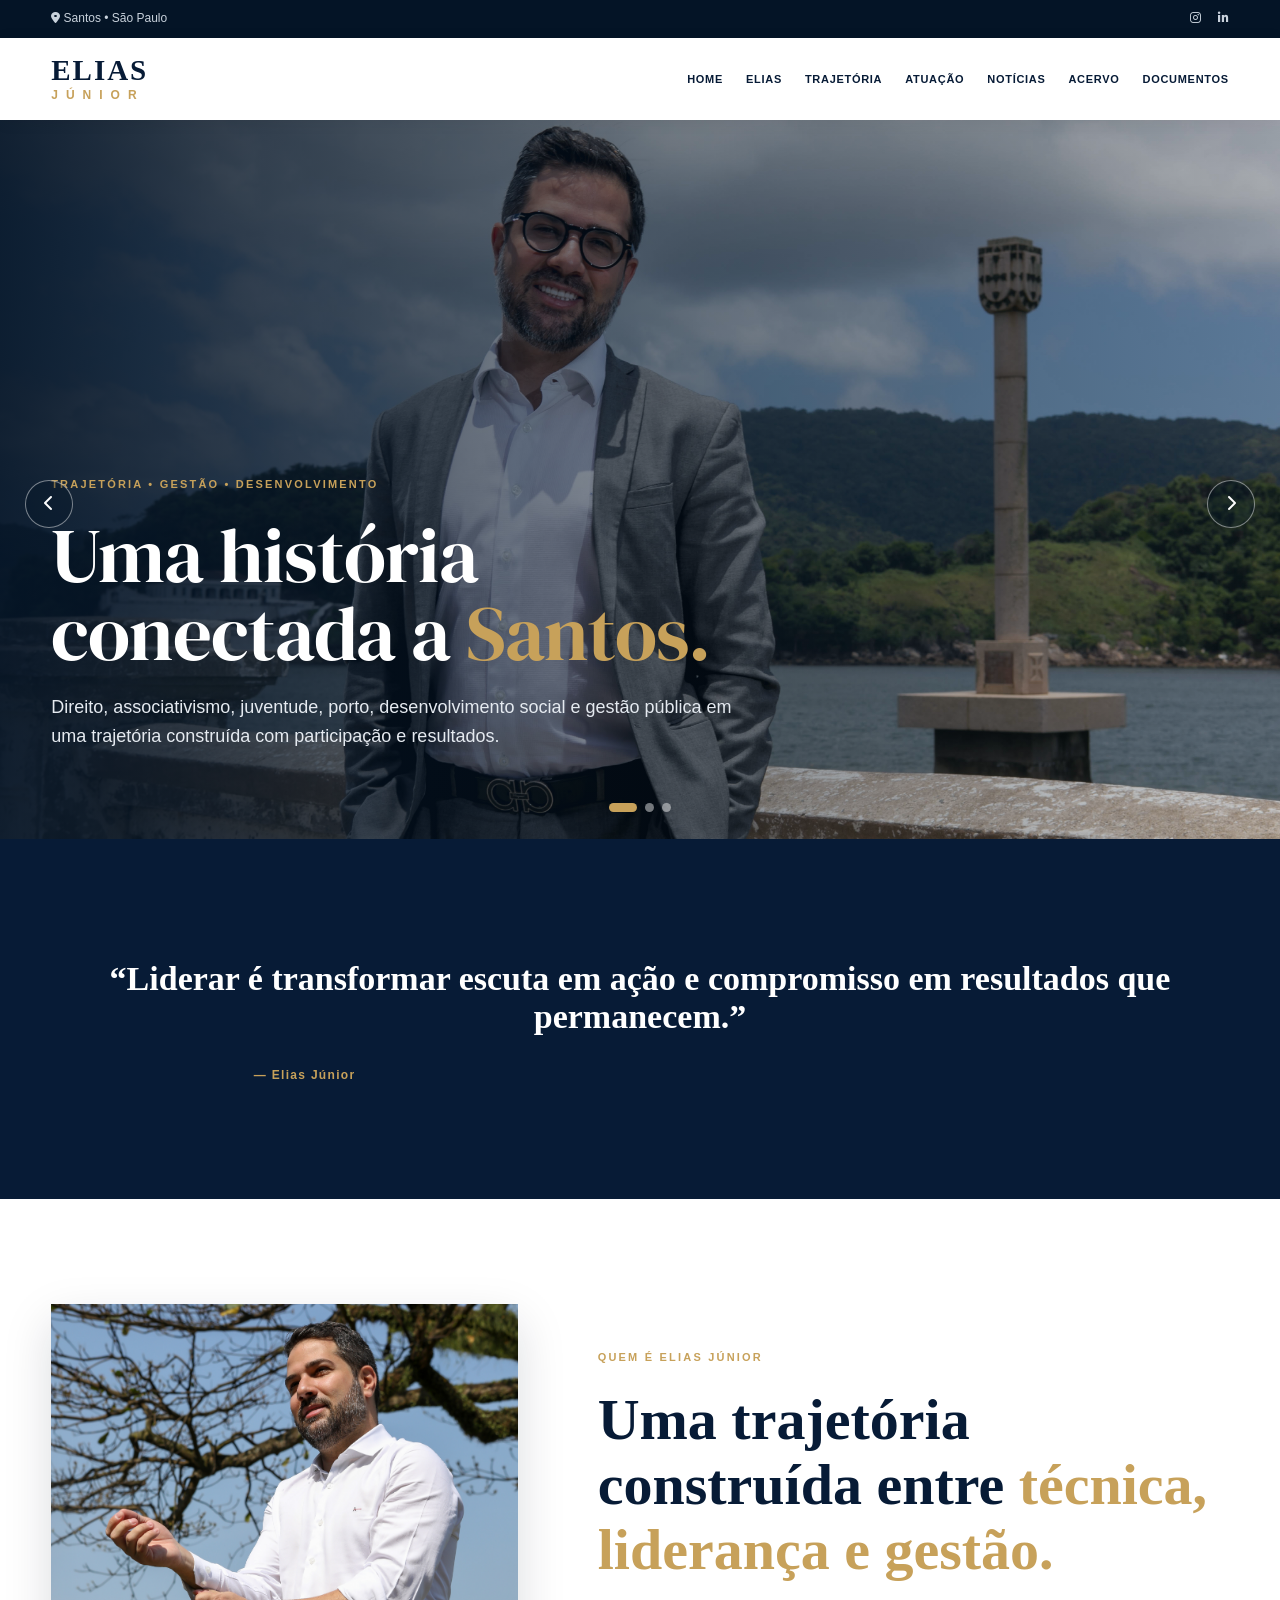
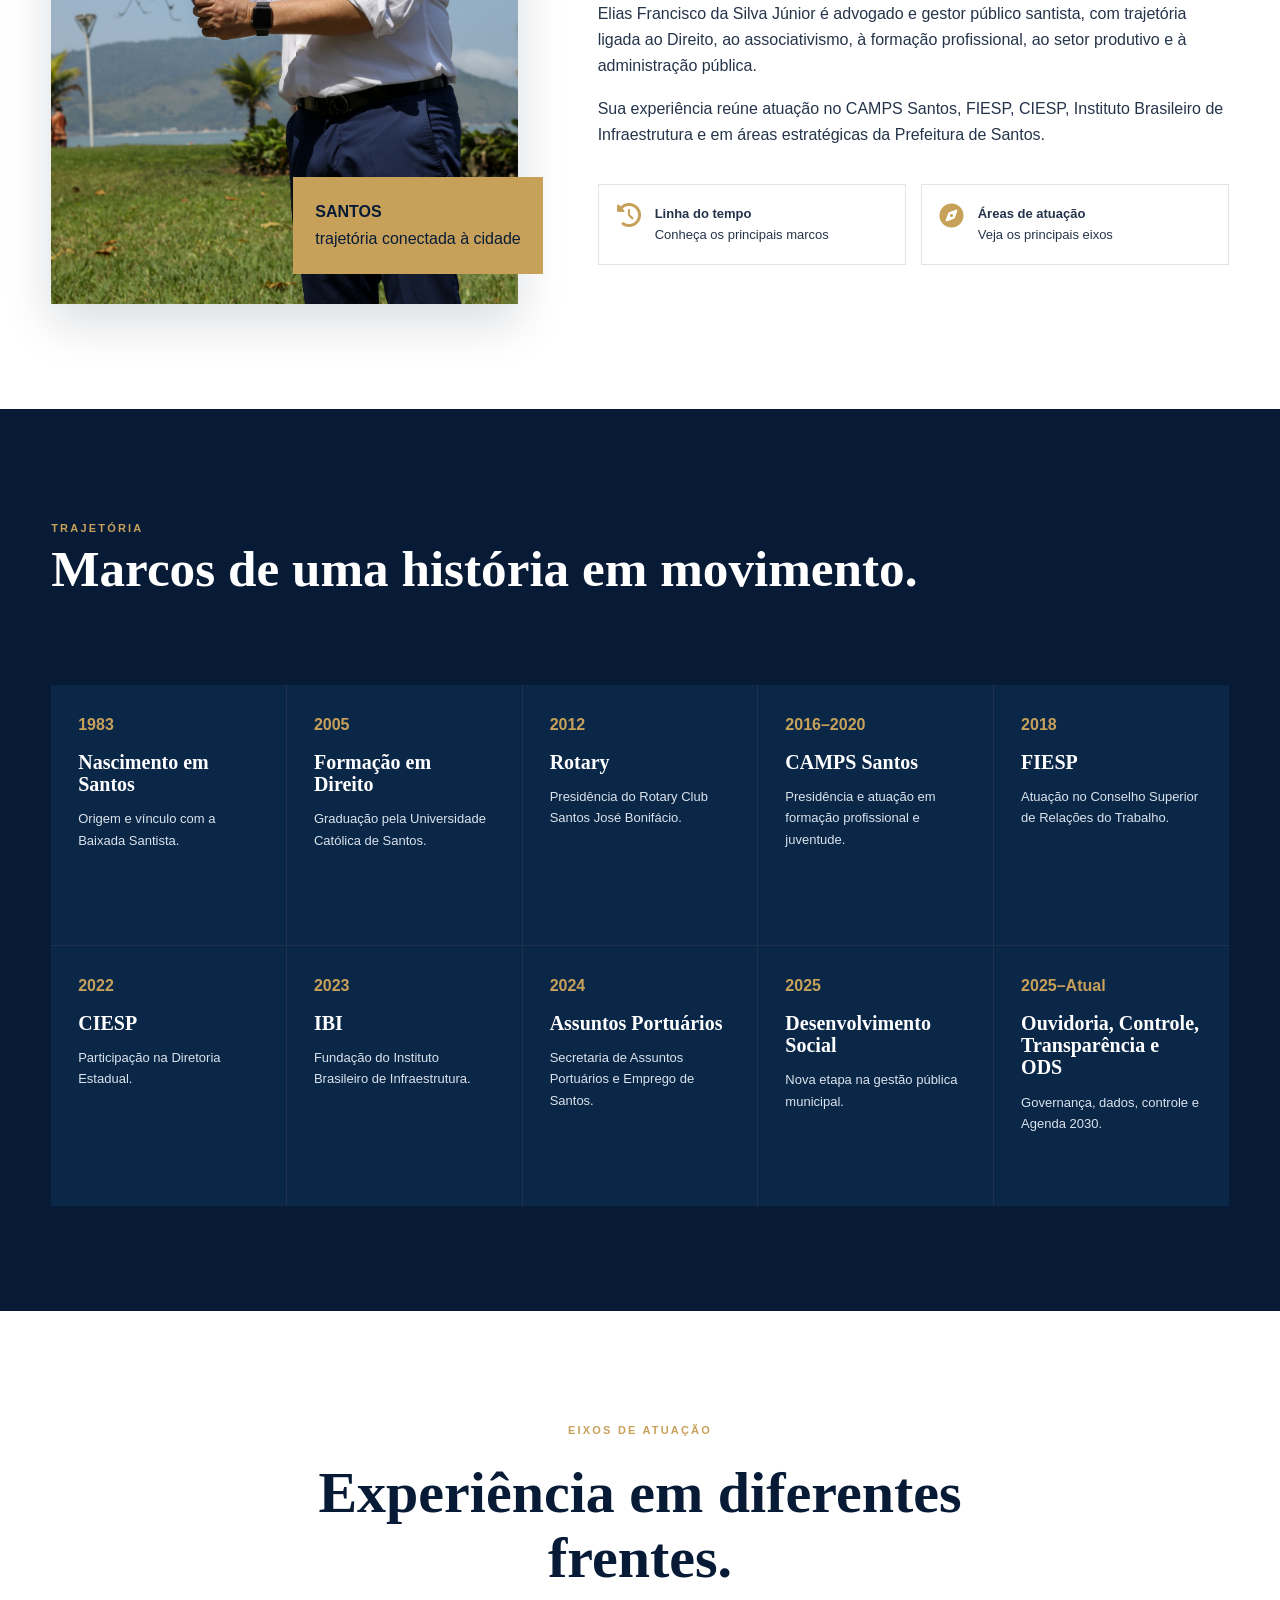
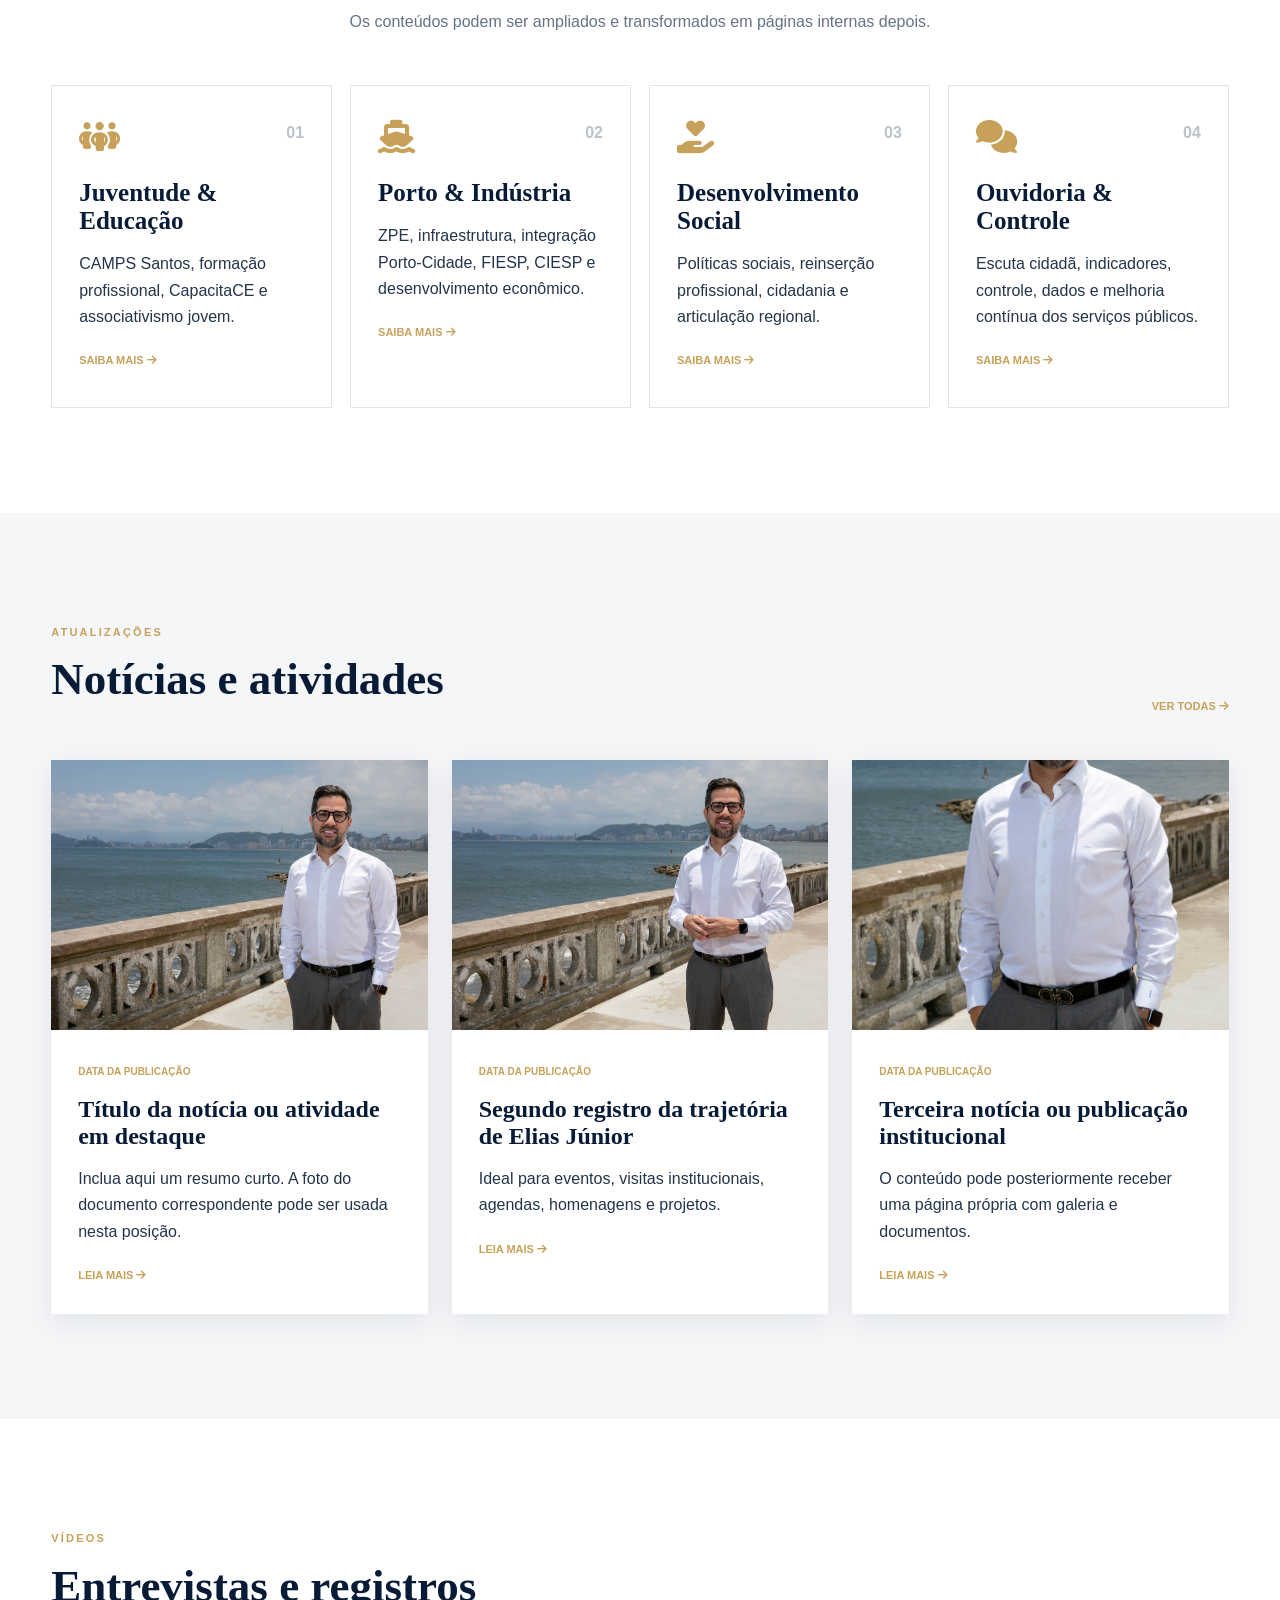
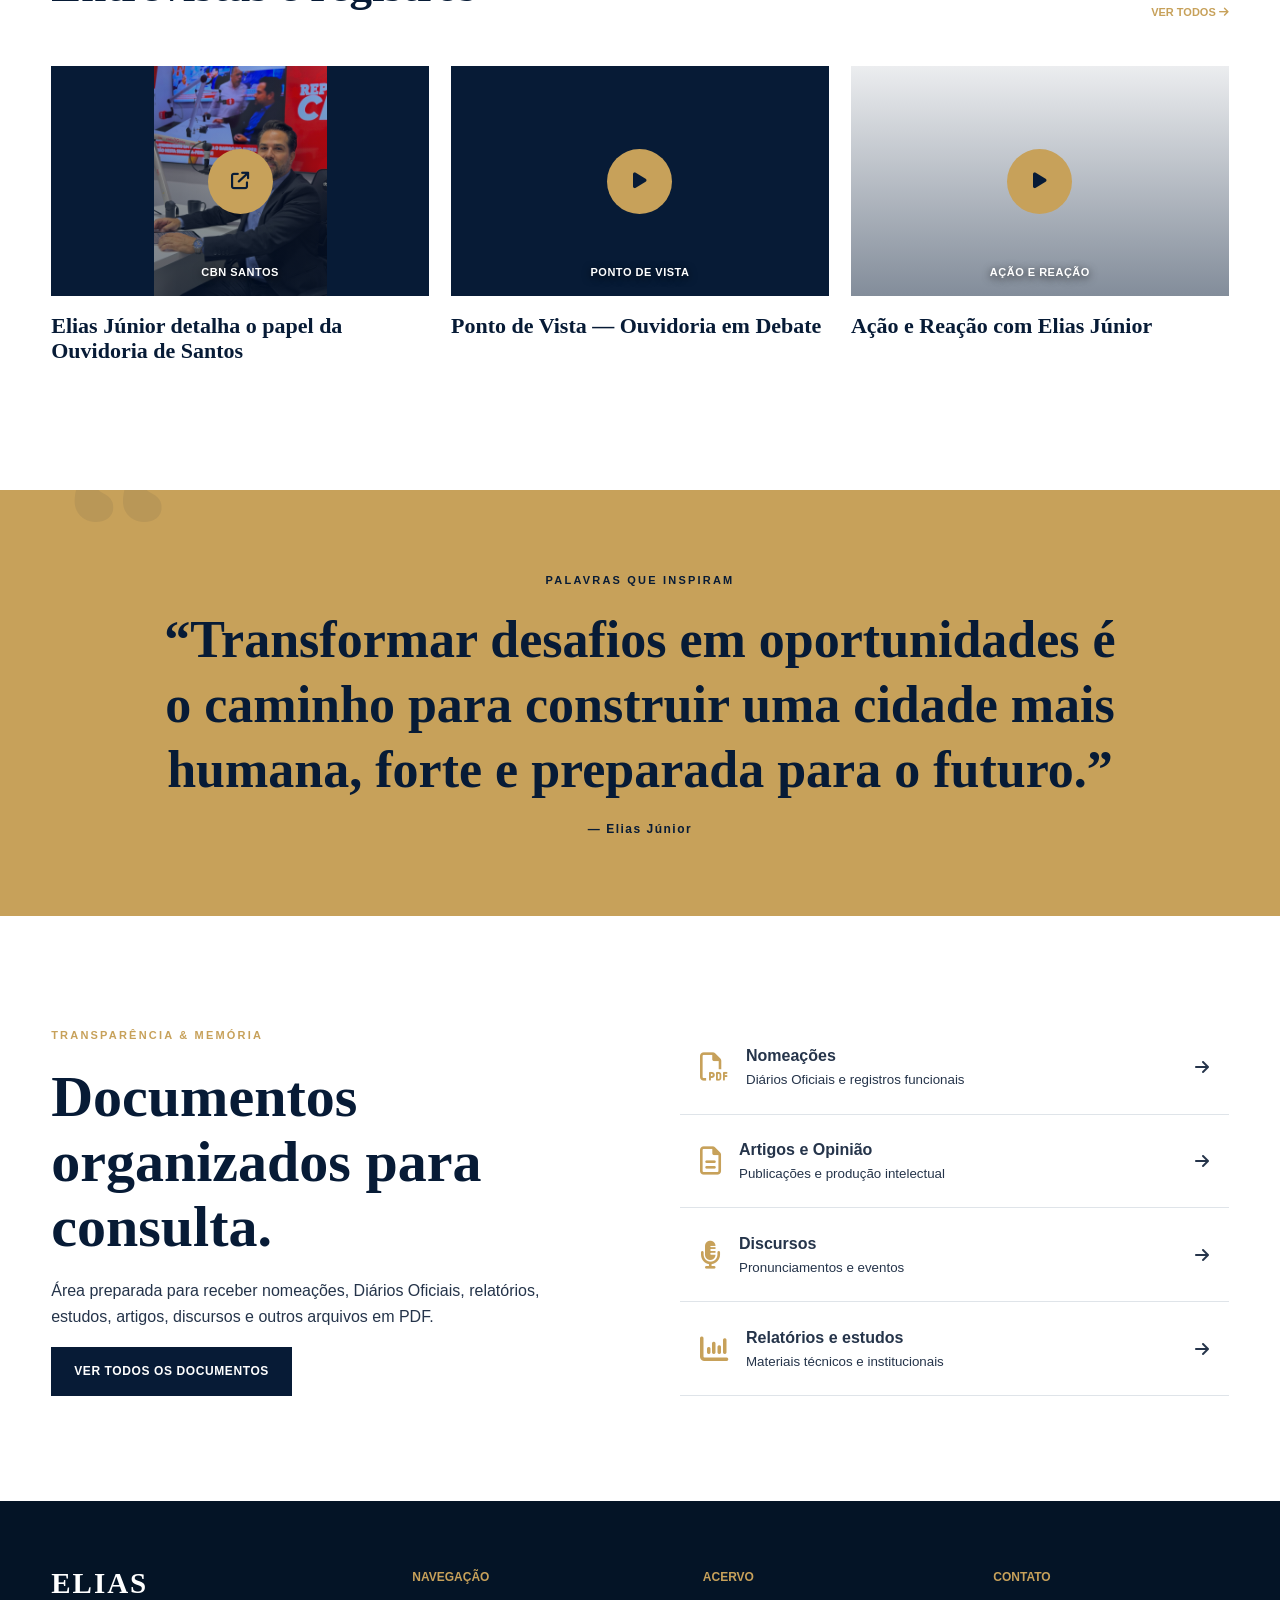
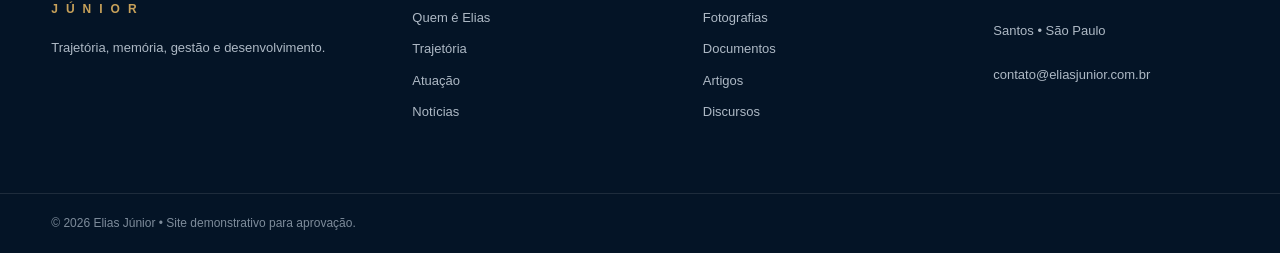
==== commit e00f0131: "Adiciona link Ver Todos à seção de vídeos" ====
--- a/index.html
+++ b/index.html
@@ -110,7 +110,7 @@
       <article class="news-card"><div class="photo-slot news-photo has-image" style="background-image:url('assets/noticia-3.jpg')"></div><div class="news-body"><span class="news-date">DATA DA PUBLICAÇÃO</span><h3>Terceira notícia ou publicação institucional</h3><p>O conteúdo pode posteriormente receber uma página própria com galeria e documentos.</p><a href="#">LEIA MAIS <i class="fa-solid fa-arrow-right"></i></a></div></article>
     </div></div></section>
 
-    <section class="section videos"><div class="container"><div class="title-row dark-row"><div><span class="section-kicker">VÍDEOS</span><h2>Entrevistas e registros</h2></div></div><div class="video-grid">
+    <section class="section videos"><div class="container"><div class="title-row dark-row"><div><span class="section-kicker">VÍDEOS</span><h2>Entrevistas e registros</h2></div><a href="noticias.html" class="section-link">VER TODOS <i class="fa-solid fa-arrow-right"></i></a></div><div class="video-grid">
       <article class="video-card"><a class="video-thumb photo-slot" href="https://www.cbnsantos.com.br/noticias/noticias/elias-junior-detalha-papel-da-ouvidoria-de-santos-transformar-o-sentimento-publico-em-dados-concretos.html" target="_blank" rel="noopener noreferrer" aria-label="Ler entrevista de Elias Júnior na CBN Santos" style="background-image:linear-gradient(rgba(7,27,54,.18),rgba(7,27,54,.55)),url('fotoesquerd.HEIC');background-size:cover,contain;background-position:center,center;background-repeat:no-repeat,no-repeat;background-color:#071b36"><span class="video-play"><i class="fa-solid fa-arrow-up-right-from-square"></i></span><span class="video-label">CBN SANTOS</span></a><h3><a href="https://www.cbnsantos.com.br/noticias/noticias/elias-junior-detalha-papel-da-ouvidoria-de-santos-transformar-o-sentimento-publico-em-dados-concretos.html" target="_blank" rel="noopener noreferrer">Elias Júnior detalha o papel da Ouvidoria de Santos</a></h3></article>
       <article class="video-card"><a class="video-thumb photo-slot" href="https://www.youtube.com/watch?v=x-YfzbjFcAQ&amp;t=1324s" target="_blank" rel="noopener noreferrer" aria-label="Assistir Ponto de Vista — Ouvidoria em Debate" style="background-image:linear-gradient(rgba(7,27,54,.08),rgba(7,27,54,.5)),url('fotomeio.HEIC');background-size:cover,contain;background-position:center,center;background-repeat:no-repeat,no-repeat;background-color:#071b36"><span class="video-play"><i class="fa-solid fa-play"></i></span><span class="video-label">PONTO DE VISTA</span></a><h3><a href="https://www.youtube.com/watch?v=x-YfzbjFcAQ&amp;t=1324s" target="_blank" rel="noopener noreferrer">Ponto de Vista — Ouvidoria em Debate</a></h3></article>
       <article class="video-card"><a class="video-thumb photo-slot" href="https://www.youtube.com/watch?v=xu8EeEGJB-o&amp;t=1226s" target="_blank" rel="noopener noreferrer" aria-label="Assistir Ação e Reação com Elias Júnior" style="background-image:linear-gradient(rgba(7,27,54,.08),rgba(7,27,54,.5)),url('https://img.youtube.com/vi/xu8EeEGJB-o/hqdefault.jpg')"><span class="video-play"><i class="fa-solid fa-play"></i></span><span class="video-label">AÇÃO E REAÇÃO</span></a><h3><a href="https://www.youtube.com/watch?v=xu8EeEGJB-o&amp;t=1226s" target="_blank" rel="noopener noreferrer">Ação e Reação com Elias Júnior</a></h3></article>
--- a/style.css
+++ b/style.css
@@ -1,4 +1,4 @@
 @import url('https://fonts.googleapis.com/css2?family=DM+Serif+Display&display=swap');
 
 :root{--navy:#071b36;--blue:#123b64;--gold:#c7a15a;--cream:#f5f1e9;--text:#25344a;--white:#fff;--line:#dfe4e9;--shadow:0 18px 45px rgba(5,20,40,.15)}*{box-sizing:border-box}html{scroll-behavior:smooth}body{margin:0;font-family:Arial,Helvetica,sans-serif;color:var(--text);background:#fff;line-height:1.65}a{text-decoration:none;color:inherit}button{font:inherit}.container{width:min(1180px,92%);margin:auto}.topbar{background:#041426;color:#c9d2dc;font-size:12px}.topbar-inner{height:38px;display:flex;align-items:center;justify-content:space-between}.topbar-social{display:flex;gap:17px}.site-header{position:sticky;top:0;z-index:1000;background:rgba(255,255,255,.97);box-shadow:0 2px 15px rgba(0,0,0,.07)}.header-inner{height:82px;display:flex;align-items:center;justify-content:space-between}.brand{display:flex;flex-direction:column;line-height:.85}.brand-main{font-family:Georgia,serif;font-size:29px;font-weight:800;color:var(--navy);letter-spacing:2px}.brand-sub{font-size:12px;font-weight:800;color:var(--gold);letter-spacing:8px;margin-top:8px}.desktop-nav{display:flex;gap:23px}.desktop-nav a{font-size:11px;font-weight:800;letter-spacing:.7px;color:var(--navy)}.desktop-nav a:hover{color:var(--gold)}.menu-toggle{display:none;background:none;border:0;width:42px}.menu-toggle span{display:block;height:2px;background:var(--navy);margin:7px}.mobile-nav{display:none;padding:10px 4%;background:#fff}.mobile-nav.open{display:grid}.mobile-nav a{padding:12px;border-bottom:1px solid var(--line);font-weight:700}.hero{height:min(720px,80vh);min-height:570px;position:relative;overflow:hidden;background:var(--navy)}.hero-slide{position:absolute;inset:0;display:grid;align-items:center;opacity:0;visibility:hidden;transition:opacity .7s;background-image:linear-gradient(90deg,rgba(4,20,38,.92),rgba(4,20,38,.48),rgba(4,20,38,.18)),var(--bg);background-size:cover;background-position:center 20%}.hero-slide.active{opacity:1;visibility:visible}.hero-content{position:relative;color:#fff;max-width:1180px}.hero-content>*{max-width:720px}.eyebrow,.section-kicker{font-size:11px;font-weight:800;letter-spacing:2.2px;color:var(--gold)}h1,h2,h3{font-family:Georgia,"Times New Roman",serif;line-height:1.12;margin-top:0}.hero h1{font-family:"DM Serif Display",Georgia,"Times New Roman",serif;font-size:clamp(44px,6vw,78px);font-weight:400;line-height:1.02;letter-spacing:-1px;margin:20px 0}.hero h1 strong{color:var(--gold);font-weight:400}.hero p{font-size:18px;color:#e5eaf0}.btn{display:inline-flex;align-items:center;justify-content:center;padding:14px 22px;font-size:12px;font-weight:800;letter-spacing:.6px;border:1px solid transparent}.btn-primary{background:var(--gold);color:var(--navy)}.btn-outline{border-color:#fff;color:#fff}.btn-light{background:#fff;color:var(--navy)}.btn-dark{background:var(--navy);color:#fff}.slider-arrow{position:absolute;top:50%;z-index:5;border:1px solid rgba(255,255,255,.45);background:rgba(4,20,38,.35);color:#fff;width:48px;height:48px;border-radius:50%}.slider-arrow.prev{left:25px}.slider-arrow.next{right:25px}.slider-dots{position:absolute;bottom:28px;left:50%;transform:translateX(-50%);z-index:5;display:flex;gap:8px}.slider-dots button{width:9px;height:9px;border:0;border-radius:50%;background:rgba(255,255,255,.45);padding:0}.slider-dots button.active{background:var(--gold);width:28px;border-radius:8px}.quick-access{margin-top:-1px;background:var(--navy)}
-.quick-access .container{width:100%;max-width:none}.quick-grid{display:grid;grid-template-columns:1fr}.quick-card{padding:42px 55px;position:relative;color:#fff}.quick-dark{background:var(--navy)}.quick-quote{background:var(--navy);text-align:center;padding:86px 7%;min-height:360px;display:flex;flex-direction:column;justify-content:center}.quick-quote h2{font-size:clamp(32px,3.6vw,52px);max-width:1120px;margin:0 auto}.quick-quote-author{margin:22px 0 0;font-size:12px;font-weight:800;letter-spacing:1.3px;color:var(--gold)}.quick-icon{font-size:32px}.quick-card span{font-size:10px;letter-spacing:2px;font-weight:800}.quick-card h2{font-size:34px;margin:8px 0}.quick-card p{max-width:430px}.quick-card>strong{font-size:11px}.section{padding:105px 0}.about-grid{display:grid;grid-template-columns:.85fr 1.15fr;gap:80px;align-items:center}.photo-slot{background:#c9d0d7 center/cover no-repeat}.portrait{min-height:600px;box-shadow:var(--shadow)}.about-media{position:relative}.about-badge{position:absolute;right:-25px;bottom:30px;background:var(--gold);padding:22px;color:var(--navy);display:grid}.about-copy h2,.section-heading h2,.documents h2{font-size:clamp(36px,5vw,58px);color:var(--navy);margin:18px 0}.about-copy h2 em{color:var(--gold);font-style:normal}.about-links{display:grid;grid-template-columns:1fr 1fr;gap:15px;margin-top:35px}.about-links a{border:1px solid var(--line);padding:18px;display:flex;gap:14px}.about-links i{color:var(--gold);font-size:24px}.about-links span{display:grid;font-size:13px}.timeline-section,.archive{background:var(--navy);color:#dbe3ec}.archive .section-kicker{font-size:15px;letter-spacing:3px}.title-row{display:flex;align-items:end;justify-content:space-between;gap:30px;margin-bottom:45px}.title-row>p{max-width:440px}.light-title{color:#fff;font-size:clamp(35px,4vw,52px)}.timeline-horizontal{display:grid;grid-template-columns:repeat(5,1fr);gap:1px;background:rgba(255,255,255,.1)}.timeline-item{position:relative;min-height:260px;padding:27px;background:#0b2748;overflow:hidden;outline:0;transition:transform .28s ease,box-shadow .28s ease;z-index:1}.timeline-item:hover,.timeline-item:focus-visible{transform:translateY(-7px) scale(1.025);box-shadow:0 20px 42px rgba(0,0,0,.35);z-index:5}.timeline-summary{transition:opacity .22s ease,transform .28s ease}.timeline-item:hover .timeline-summary,.timeline-item:focus-visible .timeline-summary{opacity:0;transform:scale(.96)}.timeline-date{color:var(--gold);font-weight:800}.timeline-horizontal h3{color:#fff;font-size:20px;margin:12px 0}.timeline-horizontal p{font-size:13px}.timeline-popup{position:absolute;inset:0;padding:18px;background:#0d2d51;border:1px solid rgba(199,161,90,.75);display:grid;grid-template-rows:118px 1fr;gap:15px;opacity:0;visibility:hidden;transform:translateY(14px) scale(.94);transition:opacity .25s ease,transform .3s ease,visibility .25s;pointer-events:none}.timeline-item:hover .timeline-popup,.timeline-item:focus-visible .timeline-popup{opacity:1;visibility:visible;transform:none}.timeline-popup-photo{border:1px dashed rgba(255,255,255,.35);background:rgba(255,255,255,.035);display:grid;place-items:center;align-content:center;gap:7px;color:#9fb0c2}.timeline-popup-photo i{font-size:27px;color:var(--gold)}.timeline-popup-photo span{font-size:9px;font-weight:800;letter-spacing:1.2px}.timeline-popup-content{display:flex;flex-direction:column;justify-content:center}.timeline-popup-content small{color:var(--gold);font-size:9px;font-weight:800;letter-spacing:1.25px;margin-bottom:7px}.timeline-popup-content strong{color:#fff;font:600 14px/1.4 Arial,Helvetica,sans-serif}.section-heading{text-align:center;max-width:770px;margin:0 auto 50px}.section-heading p{color:#667386}.area-grid{display:grid;grid-template-columns:repeat(4,1fr);gap:18px}.area-card{border:1px solid var(--line);padding:34px 27px;position:relative;transition:.25s}.area-card:hover{transform:translateY(-7px);box-shadow:var(--shadow)}.area-card>i{font-size:33px;color:var(--gold)}.area-card>span{float:right;color:#bbc2c9;font-weight:800}.area-card h3{font-size:25px;color:var(--navy);margin:22px 0 12px}.area-card a{color:var(--gold);font-size:11px;font-weight:800}.feature-banner{display:grid;grid-template-columns:1.1fr .9fr;min-height:560px}.feature-photo,.wide{height:100%;min-height:560px}.feature-copy{background:var(--gold);padding:80px;display:flex;flex-direction:column;justify-content:center;color:var(--navy)}.feature-copy .section-kicker{color:var(--navy)}.feature-copy h2{font-size:52px}.news{background:#f4f6f8}.dark-row h2{font-size:45px;color:var(--navy);margin:10px 0}.section-link{font-size:11px;font-weight:800;color:var(--gold)}.news-grid{display:grid;grid-template-columns:repeat(3,1fr);gap:24px}.news-card{background:#fff;box-shadow:0 8px 28px rgba(8,25,45,.08)}.news-photo{height:270px}.news-body{padding:27px}.news-date{font-size:10px;color:var(--gold);font-weight:800}.news-body h3{color:var(--navy);font-size:24px;margin:13px 0}.news-body a{font-size:11px;font-weight:800;color:var(--gold)}.archive .section-heading p,.light-text{color:#c5d0dc}.archive-filters{display:flex;justify-content:center;gap:10px;flex-wrap:wrap;margin-bottom:35px}.archive-filters button{border:1px solid rgba(255,255,255,.25);background:transparent;color:#fff;padding:10px 18px;font-size:10px;font-weight:800}.archive-filters button.active{background:var(--gold);color:var(--navy);border-color:var(--gold)}.archive-grid{display:grid;grid-template-columns:repeat(3,1fr);grid-auto-rows:260px;gap:12px}.archive-item{border:0;padding:0;position:relative;overflow:hidden;cursor:pointer}.archive-item.large{grid-row:span 2}.archive-photo{height:100%;transition:.4s}.archive-item:hover .archive-photo{transform:scale(1.05)}.archive-caption{position:absolute;inset:auto 0 0;padding:45px 20px 18px;text-align:left;color:#fff;background:linear-gradient(transparent,rgba(0,0,0,.85));display:grid}.archive-caption small{opacity:.75}.archive-item.hidden{display:none}.video-grid{display:grid;grid-template-columns:repeat(3,1fr);gap:22px}.video-thumb{height:230px;display:grid;place-items:center;background:linear-gradient(135deg,#8e99a4,#d4d7da);position:relative}.video-thumb{color:#fff;overflow:hidden;transition:.25s}.video-thumb:hover{transform:translateY(-4px);box-shadow:var(--shadow)}.video-thumb .video-play{width:65px;height:65px;border-radius:50%;background:var(--gold);color:var(--navy);display:grid;place-items:center;position:static;font-size:18px;transition:.25s}.video-thumb:hover .video-play{transform:scale(1.08)}.video-thumb .video-label{position:absolute;bottom:15px;font-size:11px;font-weight:800;letter-spacing:.5px;color:#fff;text-shadow:0 2px 8px rgba(0,0,0,.8)}.video-card h3{font-size:22px;margin-top:18px;color:var(--navy)}.motivational-quote{background:var(--gold);padding:76px 0;color:var(--navy);text-align:center;position:relative;overflow:hidden}.motivational-quote::before{content:"“";position:absolute;top:-72px;left:5%;font:700 220px Georgia,serif;color:rgba(7,27,54,.07);line-height:1}.quote-content{position:relative;max-width:960px}.quote-kicker{font-size:11px;font-weight:800;letter-spacing:2.2px;color:var(--navy)}.quote-content blockquote{margin:14px 0 0}.quote-content p{margin:0;font:600 clamp(30px,4.2vw,52px)/1.25 Georgia,"Times New Roman",serif}.quote-content footer{margin-top:18px;font-size:12px;font-weight:800;letter-spacing:1.5px;color:var(--navy)}.documents-grid{display:grid;grid-template-columns:1fr 1fr;gap:80px}.document-list{display:grid}.document-list a{display:flex;align-items:center;gap:18px;border-bottom:1px solid var(--line);padding:20px}.document-list>a>i:first-child{font-size:28px;color:var(--gold)}.document-list span{display:grid;flex:1}.footer{background:#041426;color:#fff}.footer-grid{display:grid;grid-template-columns:1.3fr 1fr 1fr 1fr;gap:55px;padding:70px 0}.footer .brand-main{color:#fff}.footer-grid>div{display:flex;flex-direction:column;align-items:flex-start;gap:10px}.footer-grid h3{font-size:12px;color:var(--gold);font-family:Arial}.footer-grid a,.footer-grid p{color:#aeb9c5;font-size:13px}.footer-social{display:flex!important;flex-direction:row!important}.footer-bottom{border-top:1px solid rgba(255,255,255,.1);padding:20px 0;color:#7e8c9b;font-size:12px}.back-top{position:fixed;right:25px;bottom:25px;width:47px;height:47px;border:0;background:var(--gold);color:var(--navy);z-index:900;opacity:0;pointer-events:none;transition:.2s}.back-top.show{opacity:1;pointer-events:auto}.lightbox{position:fixed;inset:0;background:rgba(0,0,0,.92);z-index:2000;display:none;place-items:center;padding:5%}.lightbox.open{display:grid}.lightbox-close{position:absolute;right:25px;top:25px;border:0;background:none;color:#fff;font-size:32px}.lightbox-content{width:min(1100px,95%);height:min(760px,82vh)}.lightbox-image{width:100%;height:100%;background:center/contain no-repeat;color:transparent}.desktop-nav a.active{color:var(--gold)}.mobile-nav a.active{color:var(--gold)}.internal-hero{position:relative;background:linear-gradient(115deg,#041426,#0b3158);padding:110px 0 95px;color:#fff;border-bottom:5px solid var(--gold);overflow:hidden}.internal-hero::after{content:"";position:absolute;width:420px;height:420px;border:1px solid rgba(199,161,90,.18);border-radius:50%;right:-100px;top:-210px}.internal-hero .container{position:relative;z-index:1}.internal-hero h1{font-family:"DM Serif Display",Georgia,"Times New Roman",serif;font-weight:400;font-size:clamp(45px,6vw,76px);max-width:900px;margin:18px 0 22px}.internal-hero p{max-width:760px;color:#d6e0ea;font-size:18px}.internal-content{background:#f4f6f8}.internal-heading{display:grid;grid-template-columns:1fr .75fr;gap:60px;align-items:end;margin-bottom:35px}.internal-heading h2{font-size:clamp(38px,5vw,58px);color:var(--navy);margin:12px 0 0}.internal-heading>p{color:#667386;margin:0}.content-filters{display:flex;gap:9px;flex-wrap:wrap;margin-bottom:35px}.content-filters span{border:1px solid #cfd6dd;padding:10px 16px;font-size:10px;font-weight:800;color:#667386}.content-filters span.active{background:var(--navy);border-color:var(--navy);color:#fff}.internal-news-grid{row-gap:28px}.content-photo-placeholder{display:grid;place-items:center;background:linear-gradient(135deg,#102f52,#59718a);color:rgba(255,255,255,.75);font-size:52px}.archive-page{padding-top:85px}.archive-page-grid{grid-auto-rows:320px}@media(max-width:950px){.desktop-nav{display:none}.menu-toggle{display:block}.timeline-horizontal{grid-template-columns:repeat(2,1fr)}.area-grid{grid-template-columns:repeat(2,1fr)}.about-grid{grid-template-columns:1fr}.feature-banner{grid-template-columns:1fr}.feature-copy{padding:60px 7%}.news-grid{grid-template-columns:1fr}.archive-grid{grid-template-columns:repeat(2,1fr)}.documents-grid{grid-template-columns:1fr}.footer-grid{grid-template-columns:repeat(2,1fr)}}@media(max-width:620px){.hero{min-height:650px}.hero-content{padding-top:50px}.hero p{font-size:16px}.slider-arrow{display:none}.quick-grid,.area-grid,.video-grid{grid-template-columns:1fr}.quick-card{padding:36px 7%}.quick-quote{min-height:300px;padding:56px 7%}.section{padding:75px 0}.portrait{min-height:470px}.about-badge{right:0}.about-links{grid-template-columns:1fr}.timeline-horizontal{grid-template-columns:1fr}.title-row{align-items:flex-start;flex-direction:column}.feature-photo,.wide{min-height:400px}.feature-copy h2{font-size:40px}.archive-grid{grid-template-columns:1fr;grid-auto-rows:300px}.archive-item.large{grid-row:span 1}.motivational-quote{padding:58px 0}.quote-content p{font-size:clamp(28px,9vw,40px)}.footer-grid{grid-template-columns:1fr}.topbar-inner{justify-content:center}.topbar-social{display:none}}@media(max-width:950px){.internal-heading{grid-template-columns:1fr;gap:18px}.internal-hero{padding:85px 0 75px}}@media(max-width:620px){.internal-hero{padding:70px 0 60px}.internal-hero h1{font-size:42px}.internal-hero p{font-size:16px}.archive-page-grid{grid-auto-rows:300px}}.document-library{background:#f4f6f8}.document-library-heading{margin-bottom:32px}.document-toolbar{display:flex;align-items:center;justify-content:space-between;gap:22px;margin-bottom:28px}.document-search{height:48px;min-width:290px;background:#fff;border:1px solid #d7dee5;display:flex;align-items:center;gap:12px;padding:0 16px;color:var(--gold)}.document-search input{width:100%;border:0;outline:0;background:transparent;color:var(--navy);font:inherit}.document-search input::placeholder{color:#84909d}.document-filters{display:flex;justify-content:flex-end;gap:8px;flex-wrap:wrap}.document-filters button{border:1px solid #cfd6dd;background:transparent;color:#667386;padding:11px 15px;font-size:10px;font-weight:800;cursor:pointer}.document-filters button.active{background:var(--navy);border-color:var(--navy);color:#fff}.document-library-list{display:grid;gap:12px}.document-entry{display:grid;grid-template-columns:72px minmax(0,1fr) auto;align-items:center;gap:24px;background:#fff;border:1px solid #e0e5ea;padding:24px 28px;transition:.2s}.document-entry:hover{transform:translateY(-2px);box-shadow:0 12px 28px rgba(8,25,45,.08);border-color:#cad3dc}.document-entry-icon{width:62px;height:62px;display:grid;place-items:center;background:var(--cream);color:var(--gold);font-size:27px}.document-entry-copy>span{font-size:9px;font-weight:800;letter-spacing:1.5px;color:var(--gold)}.document-entry-copy h3{font-family:Georgia,"Times New Roman",serif;font-size:24px;color:var(--navy);margin:5px 0 7px}.document-entry-copy p{margin:0;color:#667386;font-size:13px}.document-entry-meta{min-width:190px;text-align:right;display:grid;gap:6px}.document-entry-meta small{font-size:9px;font-weight:700;color:#8b96a1}.document-entry-meta strong{font-size:9px;letter-spacing:.8px;color:var(--navy);background:#eef1f4;padding:8px 10px}.document-empty{display:none;text-align:center;background:#fff;border:1px solid #e0e5ea;padding:32px;color:#667386}.document-empty.show{display:block}@media(max-width:950px){.document-toolbar{align-items:stretch;flex-direction:column}.document-search{min-width:0;width:100%}.document-filters{justify-content:flex-start}.document-entry{grid-template-columns:62px minmax(0,1fr)}.document-entry-meta{grid-column:2;text-align:left;min-width:0;display:flex;align-items:center;flex-wrap:wrap}.document-entry-meta strong{display:inline-block}}@media(max-width:620px){.document-entry{grid-template-columns:1fr;padding:22px}.document-entry-icon{width:54px;height:54px}.document-entry-meta{grid-column:1;display:grid}.document-filters button{flex:1}.document-library-heading{margin-bottom:25px}}@media(max-width:620px){.timeline-item{min-height:280px}.timeline-popup{grid-template-rows:125px 1fr}}.reveal-ready .scroll-reveal{opacity:0;translate:0 0;transition:opacity .7s cubic-bezier(.2,.8,.2,1),translate .85s cubic-bezier(.16,1,.3,1);transition-delay:var(--reveal-delay,0s);will-change:opacity,translate}.reveal-ready .scroll-reveal.reveal-left{translate:-78px 0}.reveal-ready .scroll-reveal.reveal-right{translate:78px 0}.reveal-ready .scroll-reveal.reveal-up{translate:0 58px}.reveal-ready .scroll-reveal.is-visible{opacity:1;translate:0 0}@media(prefers-reduced-motion:reduce){.reveal-ready .scroll-reveal,.reveal-ready .scroll-reveal.reveal-left,.reveal-ready .scroll-reveal.reveal-right,.reveal-ready .scroll-reveal.reveal-up{opacity:1;translate:0 0;transition:none}}+.quick-access .container{width:100%;max-width:none}.quick-grid{display:grid;grid-template-columns:1fr}.quick-card{padding:42px 55px;position:relative;color:#fff}.quick-dark{background:var(--navy)}.quick-quote{background:var(--navy);text-align:center;padding:86px 7%;min-height:360px;display:flex;flex-direction:column;justify-content:center}.quick-quote h2{font-size:clamp(32px,3.6vw,52px);max-width:1120px;margin:0 auto}.quick-quote-author{margin:22px 0 0;font-size:12px;font-weight:800;letter-spacing:1.3px;color:var(--gold)}.quick-icon{font-size:32px}.quick-card span{font-size:10px;letter-spacing:2px;font-weight:800}.quick-card h2{font-size:34px;margin:8px 0}.quick-card p{max-width:430px}.quick-card>strong{font-size:11px}.section{padding:105px 0}.about-grid{display:grid;grid-template-columns:.85fr 1.15fr;gap:80px;align-items:center}.photo-slot{background:#c9d0d7 center/cover no-repeat}.portrait{min-height:600px;box-shadow:var(--shadow)}.about-media{position:relative}.about-badge{position:absolute;right:-25px;bottom:30px;background:var(--gold);padding:22px;color:var(--navy);display:grid}.about-copy h2,.section-heading h2,.documents h2{font-size:clamp(36px,5vw,58px);color:var(--navy);margin:18px 0}.about-copy h2 em{color:var(--gold);font-style:normal}.about-links{display:grid;grid-template-columns:1fr 1fr;gap:15px;margin-top:35px}.about-links a{border:1px solid var(--line);padding:18px;display:flex;gap:14px}.about-links i{color:var(--gold);font-size:24px}.about-links span{display:grid;font-size:13px}.timeline-section,.archive{background:var(--navy);color:#dbe3ec}.archive .section-kicker{font-size:15px;letter-spacing:3px}.title-row{display:flex;align-items:end;justify-content:space-between;gap:30px;margin-bottom:45px}.title-row>p{max-width:440px}.light-title{color:#fff;font-size:clamp(35px,4vw,52px)}.timeline-horizontal{display:grid;grid-template-columns:repeat(5,1fr);gap:1px;background:rgba(255,255,255,.1)}.timeline-item{position:relative;min-height:260px;padding:27px;background:#0b2748;overflow:hidden;outline:0;transition:transform .28s ease,box-shadow .28s ease;z-index:1}.timeline-item:hover,.timeline-item:focus-visible{transform:translateY(-7px) scale(1.025);box-shadow:0 20px 42px rgba(0,0,0,.35);z-index:5}.timeline-summary{transition:opacity .22s ease,transform .28s ease}.timeline-item:hover .timeline-summary,.timeline-item:focus-visible .timeline-summary{opacity:0;transform:scale(.96)}.timeline-date{color:var(--gold);font-weight:800}.timeline-horizontal h3{color:#fff;font-size:20px;margin:12px 0}.timeline-horizontal p{font-size:13px}.timeline-popup{position:absolute;inset:0;padding:18px;background:#0d2d51;border:1px solid rgba(199,161,90,.75);display:grid;grid-template-rows:118px 1fr;gap:15px;opacity:0;visibility:hidden;transform:translateY(14px) scale(.94);transition:opacity .25s ease,transform .3s ease,visibility .25s;pointer-events:none}.timeline-item:hover .timeline-popup,.timeline-item:focus-visible .timeline-popup{opacity:1;visibility:visible;transform:none}.timeline-popup-photo{border:1px dashed rgba(255,255,255,.35);background:rgba(255,255,255,.035);display:grid;place-items:center;align-content:center;gap:7px;color:#9fb0c2}.timeline-popup-photo i{font-size:27px;color:var(--gold)}.timeline-popup-photo span{font-size:9px;font-weight:800;letter-spacing:1.2px}.timeline-popup-content{display:flex;flex-direction:column;justify-content:center}.timeline-popup-content small{color:var(--gold);font-size:9px;font-weight:800;letter-spacing:1.25px;margin-bottom:7px}.timeline-popup-content strong{color:#fff;font:600 14px/1.4 Arial,Helvetica,sans-serif}.section-heading{text-align:center;max-width:770px;margin:0 auto 50px}.section-heading p{color:#667386}.area-grid{display:grid;grid-template-columns:repeat(4,1fr);gap:18px}.area-card{border:1px solid var(--line);padding:34px 27px;position:relative;transition:.25s}.area-card:hover{transform:translateY(-7px);box-shadow:var(--shadow)}.area-card>i{font-size:33px;color:var(--gold)}.area-card>span{float:right;color:#bbc2c9;font-weight:800}.area-card h3{font-size:25px;color:var(--navy);margin:22px 0 12px}.area-card a{color:var(--gold);font-size:11px;font-weight:800}.feature-banner{display:grid;grid-template-columns:1.1fr .9fr;min-height:560px}.feature-photo,.wide{height:100%;min-height:560px}.feature-copy{background:var(--gold);padding:80px;display:flex;flex-direction:column;justify-content:center;color:var(--navy)}.feature-copy .section-kicker{color:var(--navy)}.feature-copy h2{font-size:52px}.news{background:#f4f6f8}.dark-row h2{font-size:45px;color:var(--navy);margin:10px 0}.section-link{font-size:11px;font-weight:800;color:var(--gold)}.news-grid{display:grid;grid-template-columns:repeat(3,1fr);gap:24px}.news-card{background:#fff;box-shadow:0 8px 28px rgba(8,25,45,.08)}.news-photo{height:270px}.news-body{padding:27px}.news-date{font-size:10px;color:var(--gold);font-weight:800}.news-body h3{color:var(--navy);font-size:24px;margin:13px 0}.news-body a{font-size:11px;font-weight:800;color:var(--gold)}.archive .section-heading p,.light-text{color:#c5d0dc}.archive-filters{display:flex;justify-content:center;gap:10px;flex-wrap:wrap;margin-bottom:35px}.archive-filters button{border:1px solid rgba(255,255,255,.25);background:transparent;color:#fff;padding:10px 18px;font-size:10px;font-weight:800}.archive-filters button.active{background:var(--gold);color:var(--navy);border-color:var(--gold)}.archive-grid{display:grid;grid-template-columns:repeat(3,1fr);grid-auto-rows:260px;gap:12px}.archive-item{border:0;padding:0;position:relative;overflow:hidden;cursor:pointer}.archive-item.large{grid-row:span 2}.archive-photo{height:100%;transition:.4s}.archive-item:hover .archive-photo{transform:scale(1.05)}.archive-caption{position:absolute;inset:auto 0 0;padding:45px 20px 18px;text-align:left;color:#fff;background:linear-gradient(transparent,rgba(0,0,0,.85));display:grid}.archive-caption small{opacity:.75}.archive-item.hidden{display:none}.video-grid{display:grid;grid-template-columns:repeat(3,1fr);gap:22px}.video-thumb{height:230px;display:grid;place-items:center;background:linear-gradient(135deg,#8e99a4,#d4d7da);position:relative}.video-thumb{color:#fff;overflow:hidden;transition:.25s}.video-thumb:hover{transform:translateY(-4px);box-shadow:var(--shadow)}.video-thumb .video-play{width:65px;height:65px;border-radius:50%;background:var(--gold);color:var(--navy);display:grid;place-items:center;position:static;font-size:18px;transition:.25s}.video-thumb:hover .video-play{transform:scale(1.08)}.video-thumb .video-label{position:absolute;bottom:15px;font-size:11px;font-weight:800;letter-spacing:.5px;color:#fff;text-shadow:0 2px 8px rgba(0,0,0,.8)}.video-card h3{font-size:22px;margin-top:18px;color:var(--navy)}.motivational-quote{background:var(--gold);padding:76px 0;color:var(--navy);text-align:center;position:relative;overflow:hidden}.motivational-quote::before{content:"“";position:absolute;top:-72px;left:5%;font:700 220px Georgia,serif;color:rgba(7,27,54,.07);line-height:1}.quote-content{position:relative;max-width:960px}.quote-kicker{font-size:11px;font-weight:800;letter-spacing:2.2px;color:var(--navy)}.quote-content blockquote{margin:14px 0 0}.quote-content p{margin:0;font:600 clamp(30px,4.2vw,52px)/1.25 Georgia,"Times New Roman",serif}.quote-content footer{margin-top:18px;font-size:12px;font-weight:800;letter-spacing:1.5px;color:var(--navy)}.documents-grid{display:grid;grid-template-columns:1fr 1fr;gap:80px}.document-list{display:grid}.document-list a{display:flex;align-items:center;gap:18px;border-bottom:1px solid var(--line);padding:20px}.document-list>a>i:first-child{font-size:28px;color:var(--gold)}.document-list span{display:grid;flex:1}.footer{background:#041426;color:#fff}.footer-grid{display:grid;grid-template-columns:1.3fr 1fr 1fr 1fr;gap:55px;padding:70px 0}.footer .brand-main{color:#fff}.footer-grid>div{display:flex;flex-direction:column;align-items:flex-start;gap:10px}.footer-grid h3{font-size:12px;color:var(--gold);font-family:Arial}.footer-grid a,.footer-grid p{color:#aeb9c5;font-size:13px}.footer-social{display:flex!important;flex-direction:row!important}.footer-bottom{border-top:1px solid rgba(255,255,255,.1);padding:20px 0;color:#7e8c9b;font-size:12px}.back-top{position:fixed;right:25px;bottom:25px;width:47px;height:47px;border:0;background:var(--gold);color:var(--navy);z-index:900;opacity:0;pointer-events:none;transition:.2s}.back-top.show{opacity:1;pointer-events:auto}.lightbox{position:fixed;inset:0;background:rgba(0,0,0,.92);z-index:2000;display:none;place-items:center;padding:5%}.lightbox.open{display:grid}.lightbox-close{position:absolute;right:25px;top:25px;border:0;background:none;color:#fff;font-size:32px}.lightbox-content{width:min(1100px,95%);height:min(760px,82vh)}.lightbox-image{width:100%;height:100%;background:center/contain no-repeat;color:transparent}.desktop-nav a.active{color:var(--gold)}.mobile-nav a.active{color:var(--gold)}.internal-hero{position:relative;background:linear-gradient(115deg,#041426,#0b3158);padding:110px 0 95px;color:#fff;border-bottom:5px solid var(--gold);overflow:hidden}.internal-hero::after{content:"";position:absolute;width:420px;height:420px;border:1px solid rgba(199,161,90,.18);border-radius:50%;right:-100px;top:-210px}.internal-hero .container{position:relative;z-index:1}.internal-hero h1{font-family:"DM Serif Display",Georgia,"Times New Roman",serif;font-weight:400;font-size:clamp(45px,6vw,76px);line-height:1.02;letter-spacing:-1px;max-width:900px;margin:18px 0 22px}.internal-hero h1 strong{color:var(--gold);font-weight:400}.internal-hero p{max-width:760px;color:#d6e0ea;font-size:18px}.internal-content{background:#f4f6f8}.internal-heading{display:grid;grid-template-columns:1fr .75fr;gap:60px;align-items:end;margin-bottom:35px}.internal-heading h2{font-size:clamp(38px,5vw,58px);color:var(--navy);margin:12px 0 0}.internal-heading>p{color:#667386;margin:0}.content-filters{display:flex;gap:9px;flex-wrap:wrap;margin-bottom:35px}.content-filters span{border:1px solid #cfd6dd;padding:10px 16px;font-size:10px;font-weight:800;color:#667386}.content-filters span.active{background:var(--navy);border-color:var(--navy);color:#fff}.internal-news-grid{row-gap:28px}.content-photo-placeholder{display:grid;place-items:center;background:linear-gradient(135deg,#102f52,#59718a);color:rgba(255,255,255,.75);font-size:52px}.archive-page{padding-top:85px}.archive-page-grid{grid-auto-rows:320px}@media(max-width:950px){.desktop-nav{display:none}.menu-toggle{display:block}.timeline-horizontal{grid-template-columns:repeat(2,1fr)}.area-grid{grid-template-columns:repeat(2,1fr)}.about-grid{grid-template-columns:1fr}.feature-banner{grid-template-columns:1fr}.feature-copy{padding:60px 7%}.news-grid{grid-template-columns:1fr}.archive-grid{grid-template-columns:repeat(2,1fr)}.documents-grid{grid-template-columns:1fr}.footer-grid{grid-template-columns:repeat(2,1fr)}}@media(max-width:620px){.hero{min-height:650px}.hero-content{padding-top:50px}.hero p{font-size:16px}.slider-arrow{display:none}.quick-grid,.area-grid,.video-grid{grid-template-columns:1fr}.quick-card{padding:36px 7%}.quick-quote{min-height:300px;padding:56px 7%}.section{padding:75px 0}.portrait{min-height:470px}.about-badge{right:0}.about-links{grid-template-columns:1fr}.timeline-horizontal{grid-template-columns:1fr}.title-row{align-items:flex-start;flex-direction:column}.feature-photo,.wide{min-height:400px}.feature-copy h2{font-size:40px}.archive-grid{grid-template-columns:1fr;grid-auto-rows:300px}.archive-item.large{grid-row:span 1}.motivational-quote{padding:58px 0}.quote-content p{font-size:clamp(28px,9vw,40px)}.footer-grid{grid-template-columns:1fr}.topbar-inner{justify-content:center}.topbar-social{display:none}}@media(max-width:950px){.internal-heading{grid-template-columns:1fr;gap:18px}.internal-hero{padding:85px 0 75px}}@media(max-width:620px){.internal-hero{padding:70px 0 60px}.internal-hero h1{font-size:42px}.internal-hero p{font-size:16px}.archive-page-grid{grid-auto-rows:300px}}.document-library{background:#f4f6f8}.document-library-heading{margin-bottom:32px}.document-toolbar{display:flex;align-items:center;justify-content:space-between;gap:22px;margin-bottom:28px}.document-search{height:48px;min-width:290px;background:#fff;border:1px solid #d7dee5;display:flex;align-items:center;gap:12px;padding:0 16px;color:var(--gold)}.document-search input{width:100%;border:0;outline:0;background:transparent;color:var(--navy);font:inherit}.document-search input::placeholder{color:#84909d}.document-filters{display:flex;justify-content:flex-end;gap:8px;flex-wrap:wrap}.document-filters button{border:1px solid #cfd6dd;background:transparent;color:#667386;padding:11px 15px;font-size:10px;font-weight:800;cursor:pointer}.document-filters button.active{background:var(--navy);border-color:var(--navy);color:#fff}.document-library-list{display:grid;gap:12px}.document-entry{display:grid;grid-template-columns:72px minmax(0,1fr) auto;align-items:center;gap:24px;background:#fff;border:1px solid #e0e5ea;padding:24px 28px;transition:.2s}.document-entry:hover{transform:translateY(-2px);box-shadow:0 12px 28px rgba(8,25,45,.08);border-color:#cad3dc}.document-entry-icon{width:62px;height:62px;display:grid;place-items:center;background:var(--cream);color:var(--gold);font-size:27px}.document-entry-copy>span{font-size:9px;font-weight:800;letter-spacing:1.5px;color:var(--gold)}.document-entry-copy h3{font-family:Georgia,"Times New Roman",serif;font-size:24px;color:var(--navy);margin:5px 0 7px}.document-entry-copy p{margin:0;color:#667386;font-size:13px}.document-entry-meta{min-width:190px;text-align:right;display:grid;gap:6px}.document-entry-meta small{font-size:9px;font-weight:700;color:#8b96a1}.document-entry-meta strong{font-size:9px;letter-spacing:.8px;color:var(--navy);background:#eef1f4;padding:8px 10px}.document-empty{display:none;text-align:center;background:#fff;border:1px solid #e0e5ea;padding:32px;color:#667386}.document-empty.show{display:block}@media(max-width:950px){.document-toolbar{align-items:stretch;flex-direction:column}.document-search{min-width:0;width:100%}.document-filters{justify-content:flex-start}.document-entry{grid-template-columns:62px minmax(0,1fr)}.document-entry-meta{grid-column:2;text-align:left;min-width:0;display:flex;align-items:center;flex-wrap:wrap}.document-entry-meta strong{display:inline-block}}@media(max-width:620px){.document-entry{grid-template-columns:1fr;padding:22px}.document-entry-icon{width:54px;height:54px}.document-entry-meta{grid-column:1;display:grid}.document-filters button{flex:1}.document-library-heading{margin-bottom:25px}}@media(max-width:620px){.timeline-item{min-height:280px}.timeline-popup{grid-template-rows:125px 1fr}}.reveal-ready .scroll-reveal{opacity:0;translate:0 0;transition:opacity .7s cubic-bezier(.2,.8,.2,1),translate .85s cubic-bezier(.16,1,.3,1);transition-delay:var(--reveal-delay,0s);will-change:opacity,translate}.reveal-ready .scroll-reveal.reveal-left{translate:-78px 0}.reveal-ready .scroll-reveal.reveal-right{translate:78px 0}.reveal-ready .scroll-reveal.reveal-up{translate:0 58px}.reveal-ready .scroll-reveal.is-visible{opacity:1;translate:0 0}@media(prefers-reduced-motion:reduce){.reveal-ready .scroll-reveal,.reveal-ready .scroll-reveal.reveal-left,.reveal-ready .scroll-reveal.reveal-right,.reveal-ready .scroll-reveal.reveal-up{opacity:1;translate:0 0;transition:none}}
